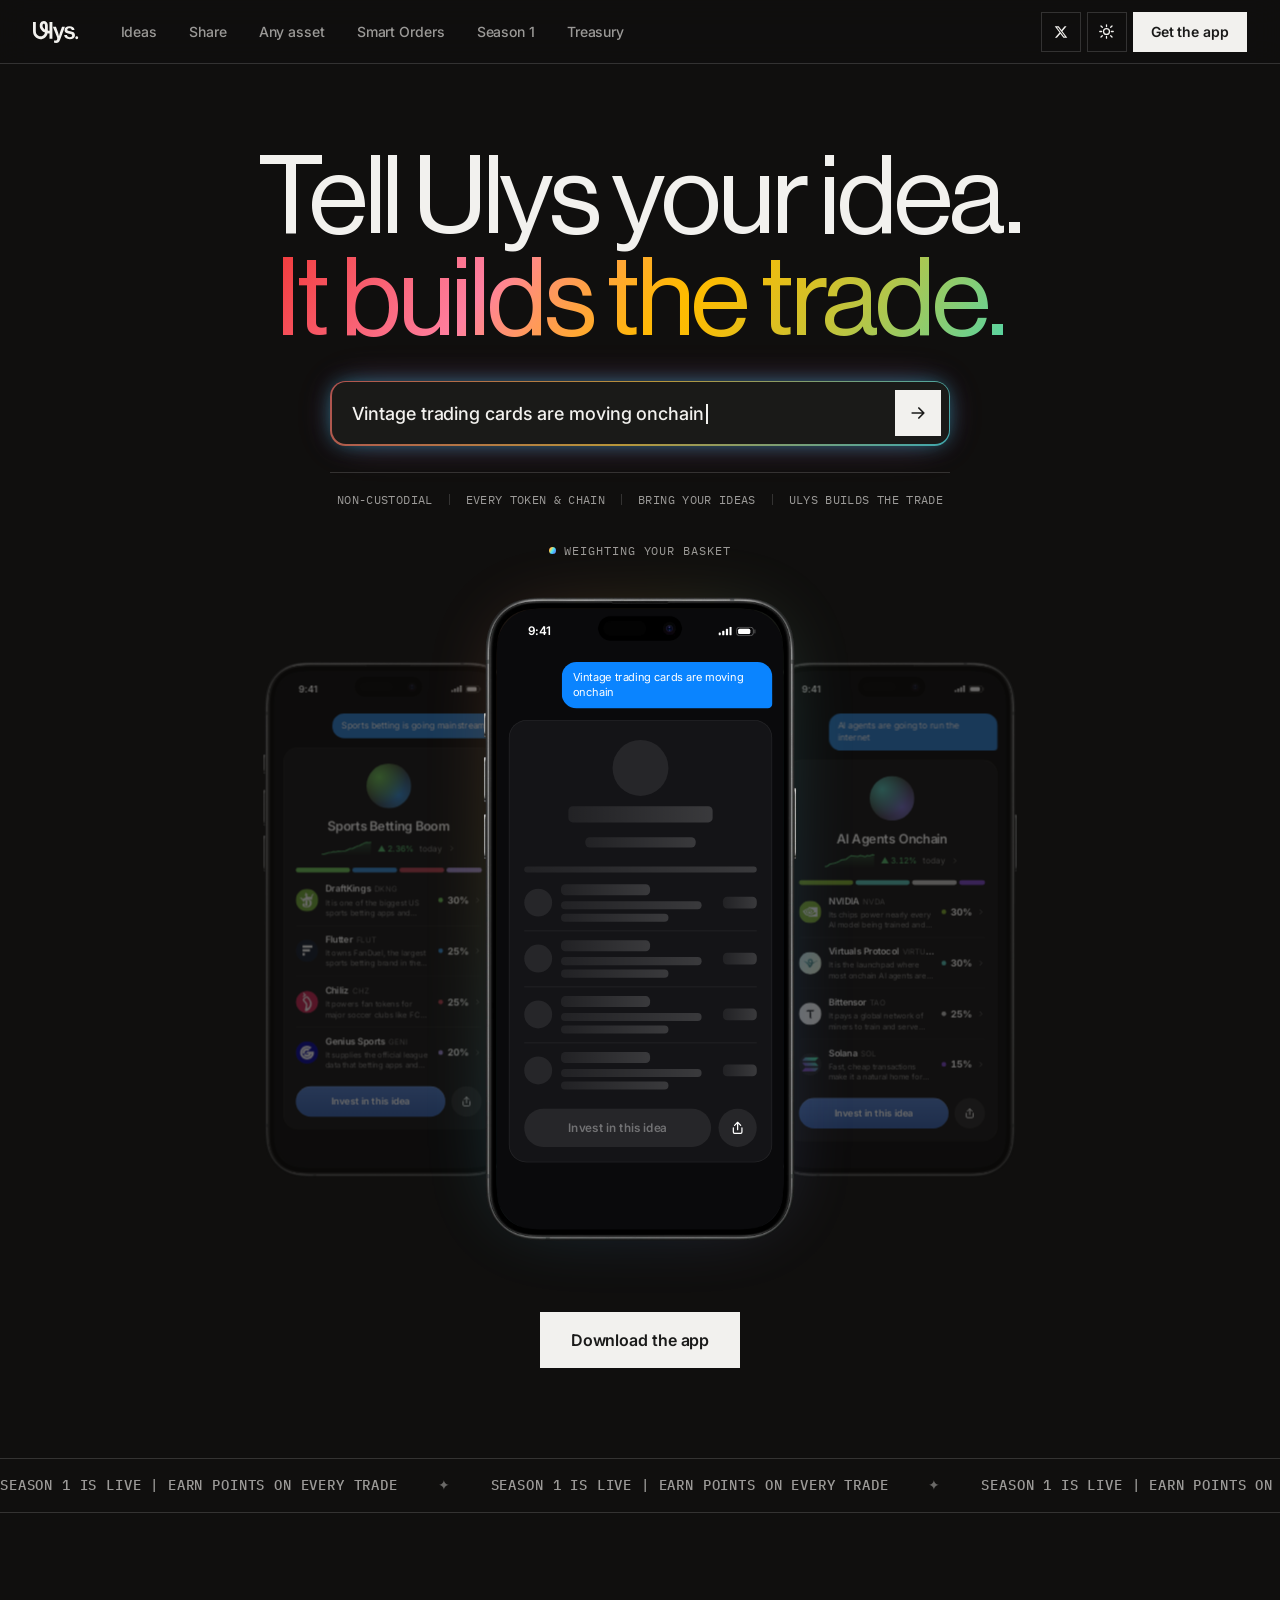
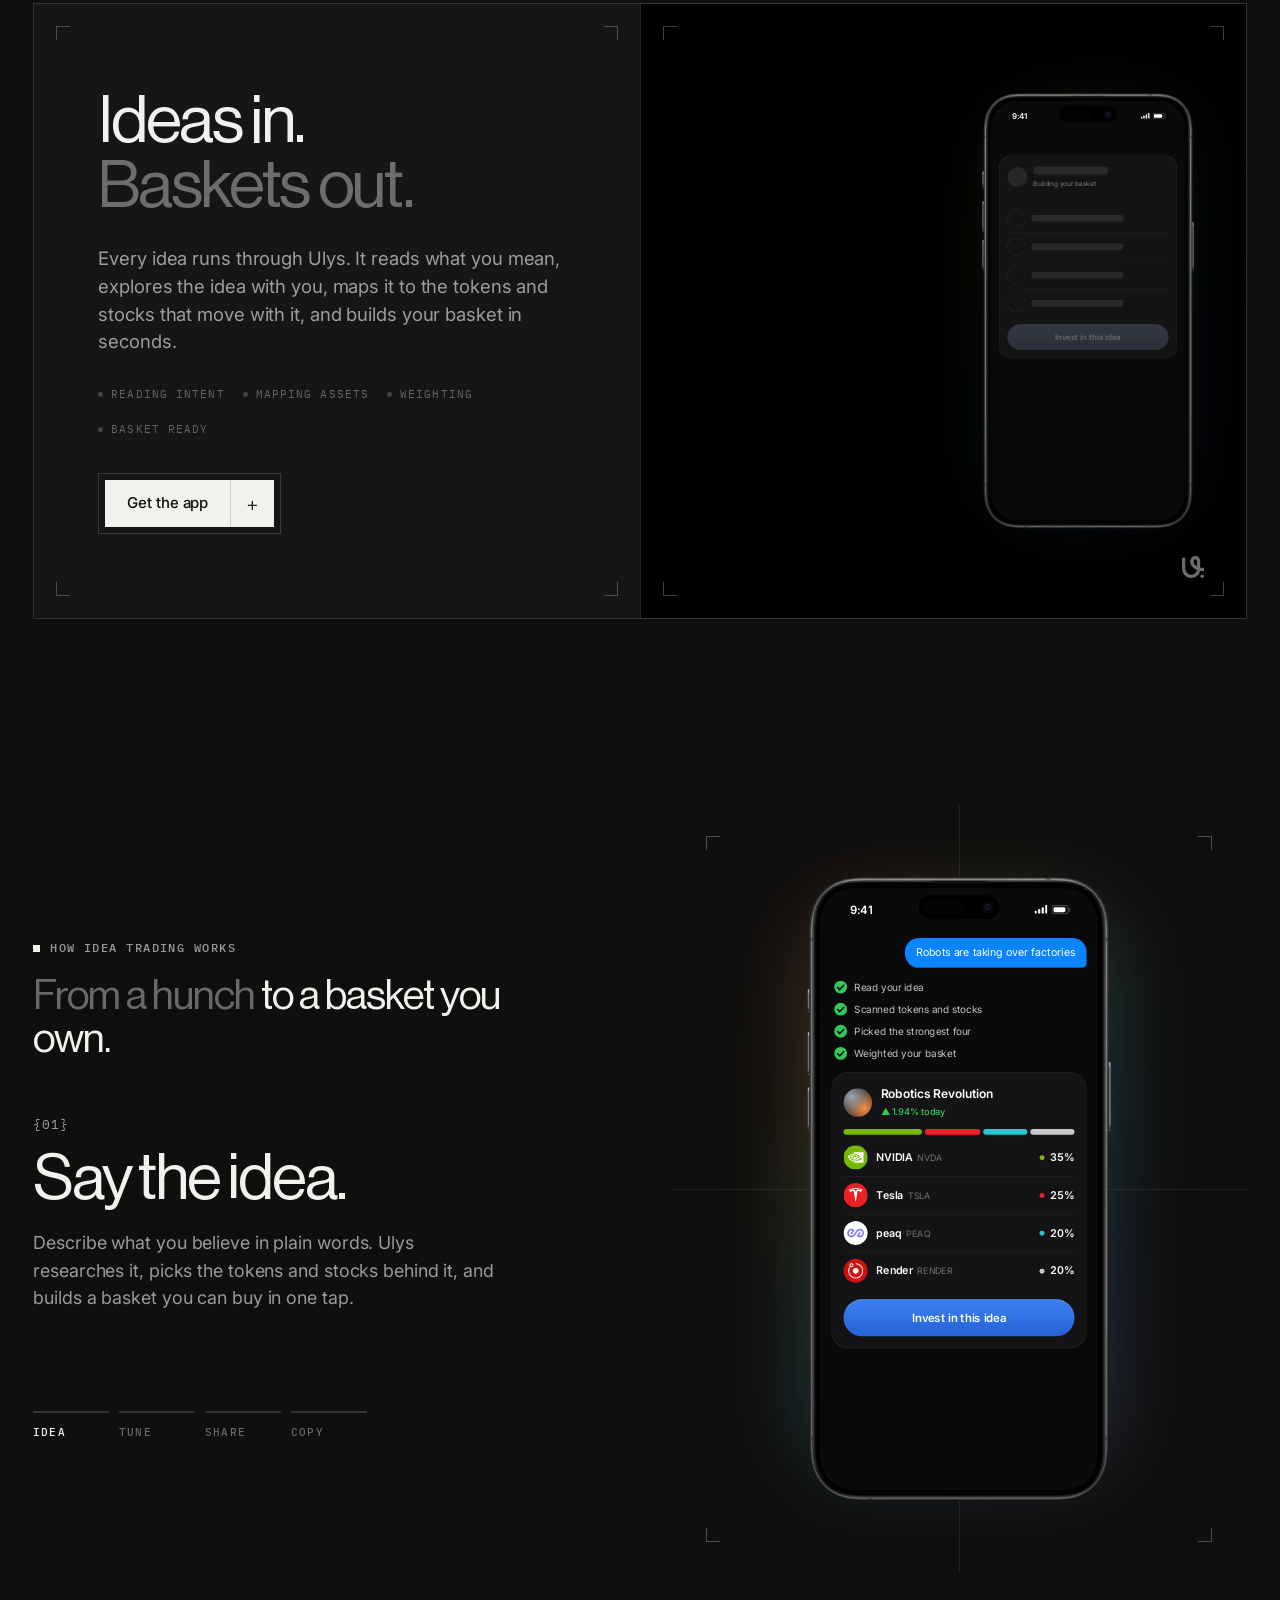
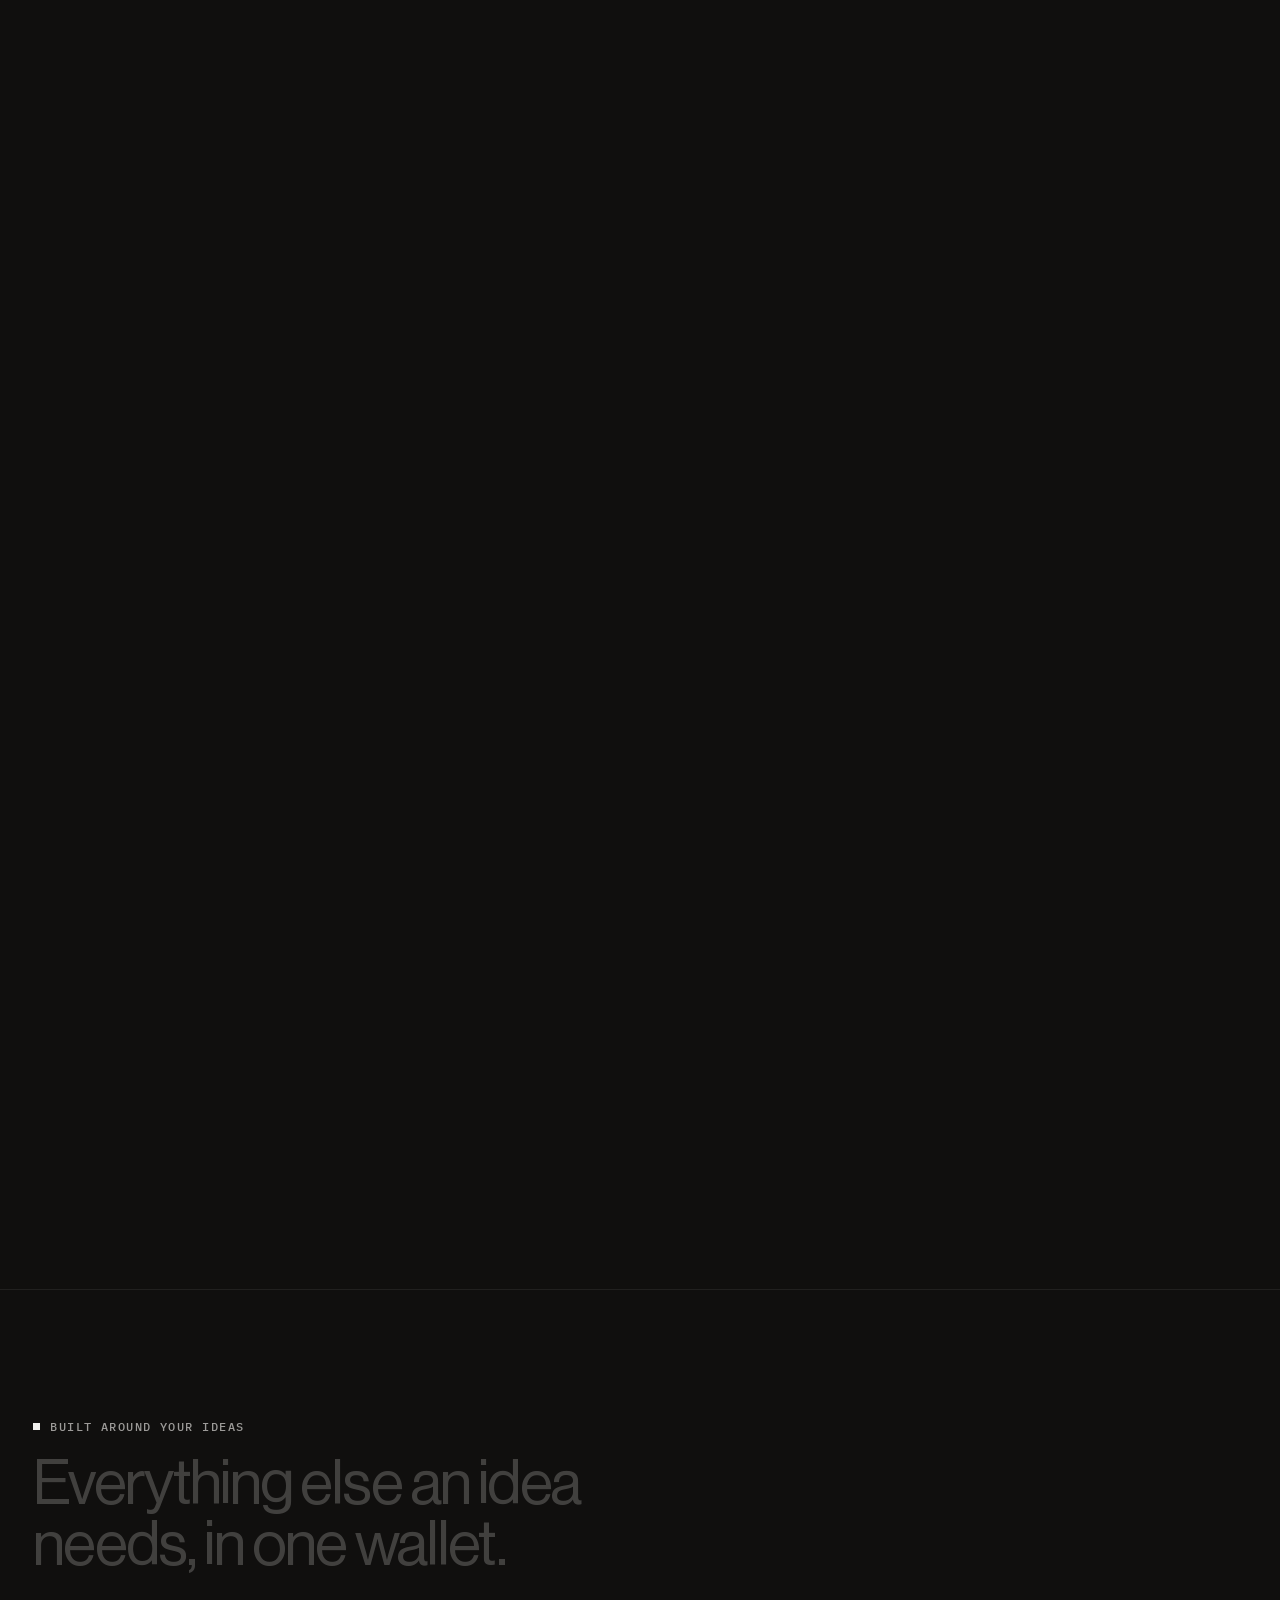
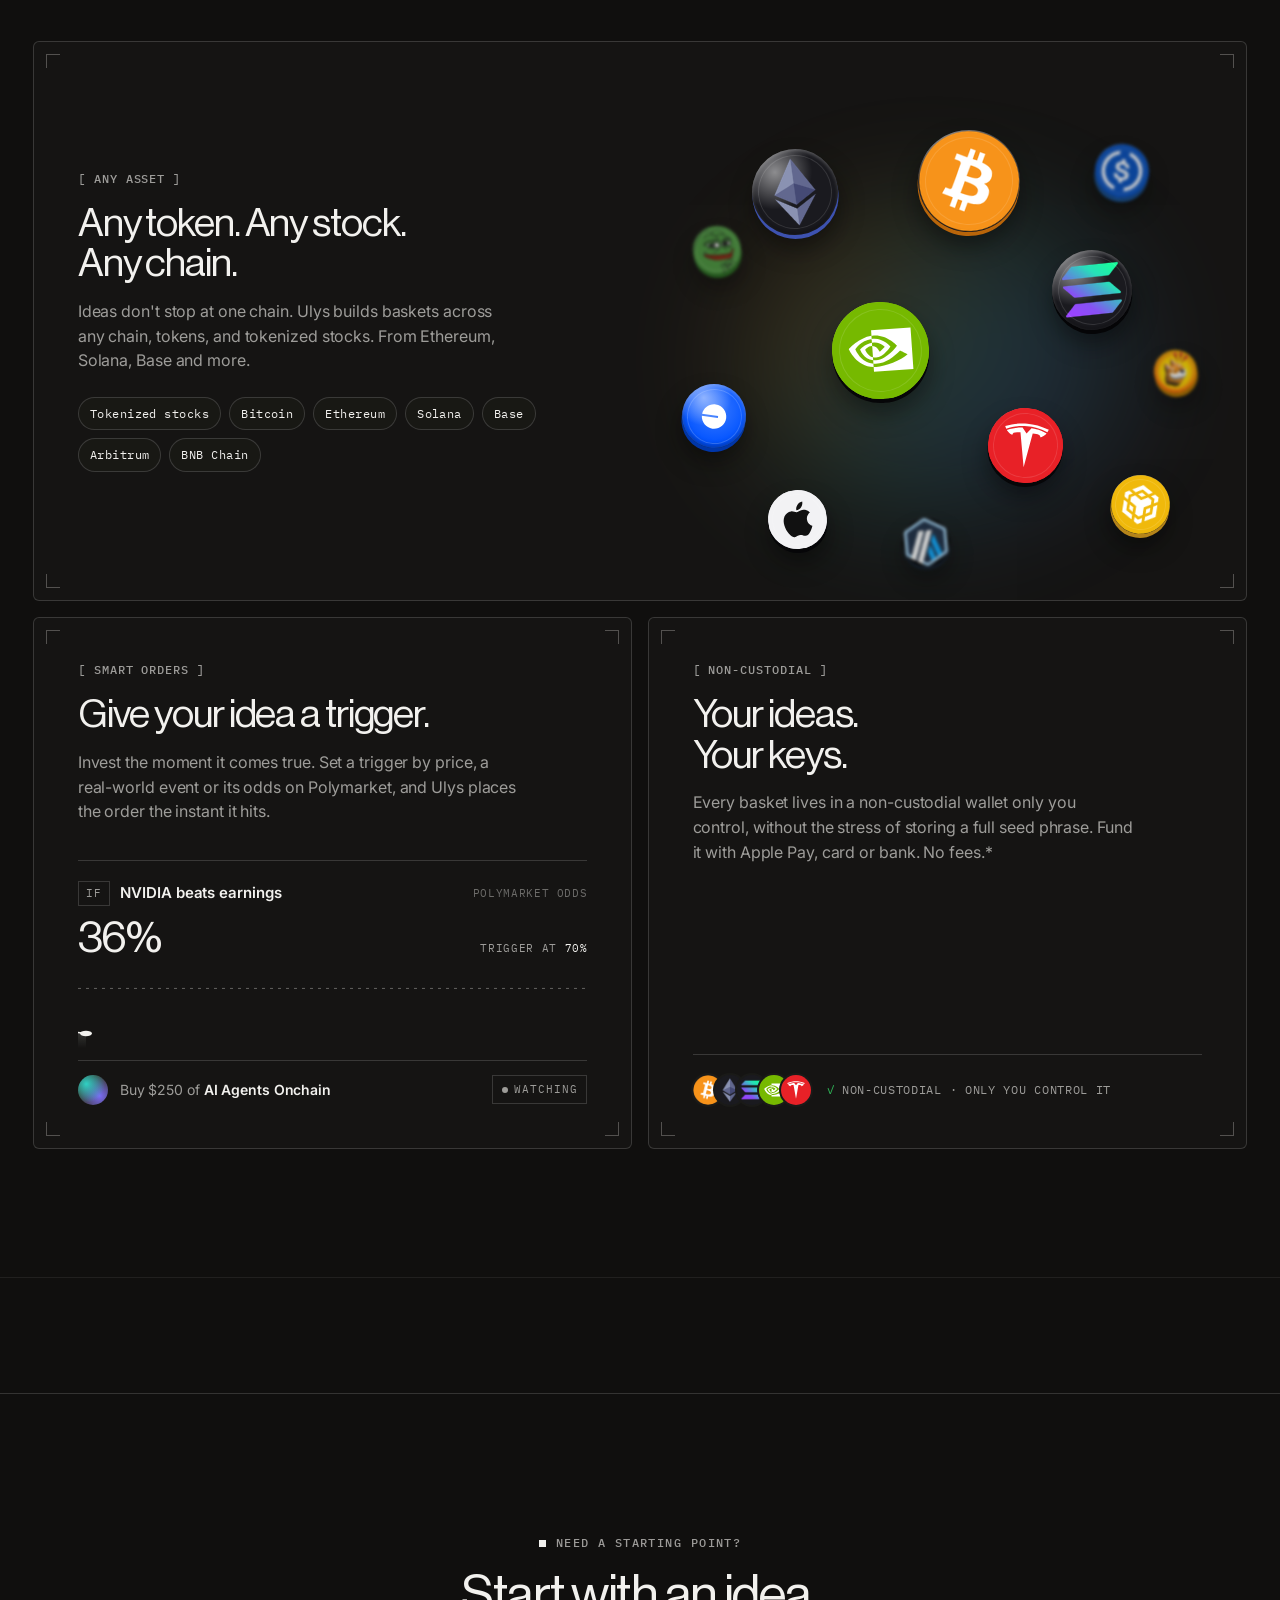
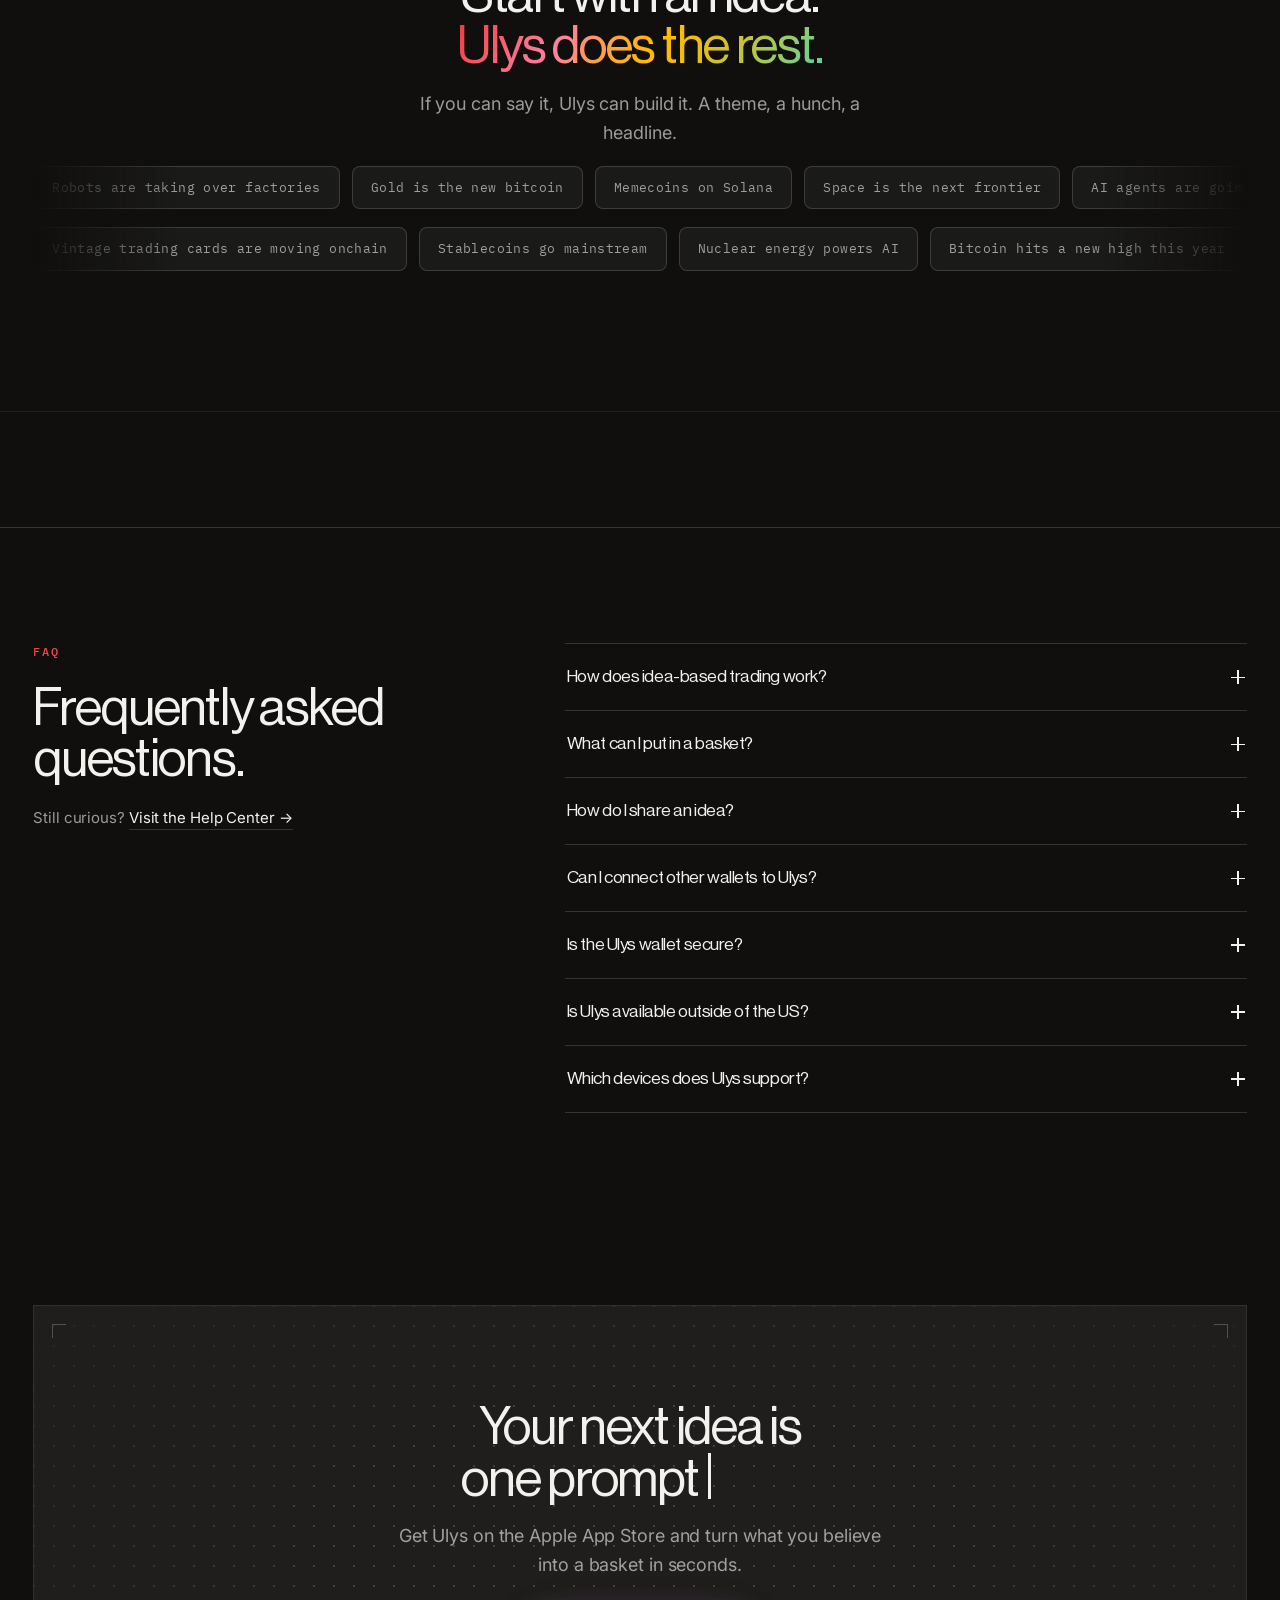
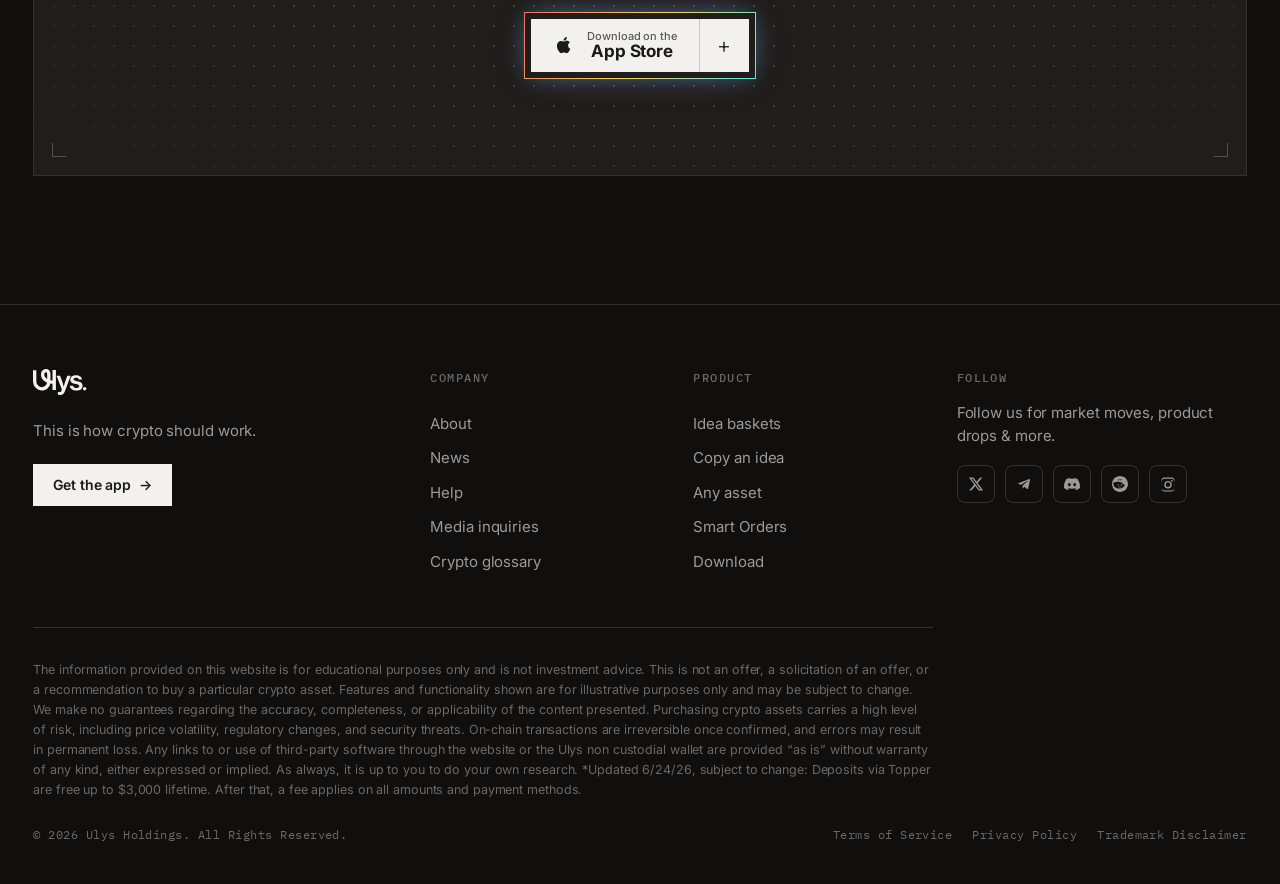
==== index.html @ c3d0cf09 "Smart Orders card: trigger panel built into the card, aligned with the copy Co-Authored-By: Claude O" ====
<!DOCTYPE html>
<html lang="en">
<head>
  <meta charset="UTF-8" />
  <meta name="viewport" content="width=device-width, initial-scale=1.0" />
  <title>Ulys — The first wallet that thinks.</title>
  <meta name="description" content="Ulys is a smart, non-custodial crypto wallet you control by talking to it. Fund, trade and hold 130+ tokens — no gas fees, no complexity." />
  <link rel="preconnect" href="https://fonts.googleapis.com" />
  <link rel="preconnect" href="https://fonts.gstatic.com" crossorigin />
  <link href="https://fonts.googleapis.com/css2?family=Archivo:wght@400;500;600;700;800;900&family=IBM+Plex+Mono:wght@400;500;600&family=Inter:wght@300;400;500;600;700&display=swap" rel="stylesheet" />
  <link rel="stylesheet" href="styles.css?v=82" />
  <script>(function(){try{if(localStorage.getItem('ulys-theme')!=='light')document.documentElement.setAttribute('data-theme','dark');}catch(e){}})();</script>
</head>
<body class="home">
  <!-- Background layers -->
  <div class="bg-cosmos" aria-hidden="true">
    <div class="stars stars-1"></div>
    <div class="stars stars-2"></div>
    <div class="light-rays" id="lightRays"></div>
    <div class="vignette"></div>
  </div>

  <!-- Nav — floating pill, ported from UlysTreasury -->
  <div class="navbar-wrap">
    <nav class="navbar" id="siteNav">
      <a href="#top" class="navbar-logo" aria-label="Ulys home">
        <svg viewBox="0 0 383 186" class="navbar-wordmark" aria-hidden="true"><path d="M369.886 129.09c-6.741 0-12.206 5.465-12.206 12.207 0 6.74 5.465 12.205 12.206 12.205 6.742 0 12.207-5.465 12.207-12.205 0-6.742-5.465-12.207-12.207-12.207ZM101.324 39.816l-.02.255v31.035c-3.896-2.274-5.979-4.078-6.327-4.39-11.082-11.103-15.453-17.878-13.845-30.84l.032-.151.02-.343c.057-.494.516-3.942 2.295-7.034 1.834-3.19 4.148-4.49 7.988-4.49 3.616 0 5.132 1.103 6.048 2.063 3.198 3.353 3.945 10.772 3.809 13.895Zm38.125 42.31c-5.286-.45-10.05-1.201-14.288-2.12V40.801c.144-3.383.271-20.028-10.244-31.199-5.913-6.281-14.022-9.601-23.45-9.601C78.605 0 68.205 6.24 62.18 17.569c-3.701 6.961-4.57 13.648-4.752 15.59-2.958 24.487 8.662 38.41 20.823 50.571l.092.092c.655.639 6.733 6.408 18.693 11.919 1.274.587 2.564 1.15 3.872 1.688-1.265 9.255-5.577 16.945-12.861 22.917-8.577 7.034-18.78 9.539-25.467 9.539-9.342 0-17.182-3.432-25.421-11.129-12.275-11.467-13.303-24.823-13.303-36.443V8.046H0v74.267c0 16.998 2.48 36.693 20.873 53.876 12.643 11.812 26.286 17.553 41.708 17.553 14.003 0 29.178-5.588 40.594-14.948 10.918-8.952 18.061-20.98 20.766-34.668 4.995.922 10.171 1.564 15.508 1.936v44.416h24.59V7.552h-24.59v74.574ZM245.085 47.893l-16.328 47.643c-4.226 12.487-8.837 31.889-8.837 31.889h-.384s-4.227-19.21-8.645-31.889l-16.906-47.643h-25.934l35.348 89.138c2.113 5.57 1.152 15.176 1.152 17.097-2.112 8.26-6.724 11.335-14.984 11.335-2.496 0-9.222-.386-10.182-.962h-1.345v19.788c1.729.576 14.793 1.152 17.867 1.152 16.713 0 25.549-6.532 34.002-29.2l39.766-108.348h-24.59ZM316.301 87.66c-15.562-2.882-26.127-4.611-26.127-13.64 0-7.109 5.956-12.295 17.291-12.295 12.101 0 18.633 4.802 20.362 13.64h23.246c-2.499-17.867-16.138-30.162-43.416-30.162-24.014 0-40.535 11.143-40.535 30.546 0 23.245 18.251 27.662 37.46 31.506 16.137 3.072 26.512 4.993 26.512 15.176 0 8.26-6.34 14.023-19.788 14.023-13.063 0-22.476-5.187-24.397-17.482h-23.436c1.536 20.747 18.441 34.771 47.641 34.771 25.359 0 43.8-11.333 43.8-32.851 0-24.971-19.211-29.582-38.613-33.233Z"></path></svg>
      </a>

      <div class="navbar-links">
        <a href="#ideas">Ideas</a>
        <a href="#share">Share</a>
        <a href="#assets">Any asset</a>
        <a href="#smart-orders">Smart Orders</a>
        <a href="season-1.html">Season 1</a>
        <a href="https://ulys-treasury.vercel.app/" target="_blank" rel="noreferrer">Treasury</a>
      </div>

      <div class="navbar-actions">
        <a href="https://x.com/ulys_ai" target="_blank" rel="noreferrer" class="navbar-x" aria-label="Ulys on X">
          <svg viewBox="0 0 24 24" fill="currentColor" aria-hidden="true"><path d="M18.244 2.25h3.308l-7.227 8.26 8.502 11.24h-6.66l-5.214-6.817L4.99 21.75H1.68l7.73-8.835L1.254 2.25H8.08l4.713 6.231 5.45-6.231Zm-1.161 17.52h1.833L7.084 4.126H5.117L17.083 19.77Z"/></svg>
        </a>
        <span class="vsep"></span>
        <button class="theme-toggle" id="themeToggle" type="button" aria-label="Toggle light or dark mode" title="Toggle theme">
          <svg class="icon-sun" viewBox="0 0 24 24" fill="none" stroke="currentColor" stroke-width="1.8" stroke-linecap="round" aria-hidden="true"><circle cx="12" cy="12" r="4.2"/><path d="M12 2.5v2.6M12 18.9v2.6M4.2 4.2l1.9 1.9M17.9 17.9l1.9 1.9M2.5 12h2.6M18.9 12h2.6M4.2 19.8l1.9-1.9M17.9 6.1l1.9-1.9"/></svg>
          <svg class="icon-moon" viewBox="0 0 24 24" fill="currentColor" aria-hidden="true"><path d="M21 12.8A8.5 8.5 0 1 1 11.2 3a6.6 6.6 0 0 0 9.8 9.8Z"/></svg>
        </button>
        <span class="vsep"></span>
        <a href="https://apps.apple.com/us/app/ulys-smart-crypto-wallet/id6477800961" class="navbar-cta">Get the app</a>
      </div>
    </nav>
  </div>

  <!-- Hero -->
  <main id="top">
    <section class="hero">
      <div class="hero-inner">
        <svg viewBox="0 0 383 186" class="hero-wordmark reveal" role="img" aria-label="Ulys"><path d="M369.886 129.09c-6.741 0-12.206 5.465-12.206 12.207 0 6.74 5.465 12.205 12.206 12.205 6.742 0 12.207-5.465 12.207-12.205 0-6.742-5.465-12.207-12.207-12.207ZM101.324 39.816l-.02.255v31.035c-3.896-2.274-5.979-4.078-6.327-4.39-11.082-11.103-15.453-17.878-13.845-30.84l.032-.151.02-.343c.057-.494.516-3.942 2.295-7.034 1.834-3.19 4.148-4.49 7.988-4.49 3.616 0 5.132 1.103 6.048 2.063 3.198 3.353 3.945 10.772 3.809 13.895Zm38.125 42.31c-5.286-.45-10.05-1.201-14.288-2.12V40.801c.144-3.383.271-20.028-10.244-31.199-5.913-6.281-14.022-9.601-23.45-9.601C78.605 0 68.205 6.24 62.18 17.569c-3.701 6.961-4.57 13.648-4.752 15.59-2.958 24.487 8.662 38.41 20.823 50.571l.092.092c.655.639 6.733 6.408 18.693 11.919 1.274.587 2.564 1.15 3.872 1.688-1.265 9.255-5.577 16.945-12.861 22.917-8.577 7.034-18.78 9.539-25.467 9.539-9.342 0-17.182-3.432-25.421-11.129-12.275-11.467-13.303-24.823-13.303-36.443V8.046H0v74.267c0 16.998 2.48 36.693 20.873 53.876 12.643 11.812 26.286 17.553 41.708 17.553 14.003 0 29.178-5.588 40.594-14.948 10.918-8.952 18.061-20.98 20.766-34.668 4.995.922 10.171 1.564 15.508 1.936v44.416h24.59V7.552h-24.59v74.574ZM245.085 47.893l-16.328 47.643c-4.226 12.487-8.837 31.889-8.837 31.889h-.384s-4.227-19.21-8.645-31.889l-16.906-47.643h-25.934l35.348 89.138c2.113 5.57 1.152 15.176 1.152 17.097-2.112 8.26-6.724 11.335-14.984 11.335-2.496 0-9.222-.386-10.182-.962h-1.345v19.788c1.729.576 14.793 1.152 17.867 1.152 16.713 0 25.549-6.532 34.002-29.2l39.766-108.348h-24.59ZM316.301 87.66c-15.562-2.882-26.127-4.611-26.127-13.64 0-7.109 5.956-12.295 17.291-12.295 12.101 0 18.633 4.802 20.362 13.64h23.246c-2.499-17.867-16.138-30.162-43.416-30.162-24.014 0-40.535 11.143-40.535 30.546 0 23.245 18.251 27.662 37.46 31.506 16.137 3.072 26.512 4.993 26.512 15.176 0 8.26-6.34 14.023-19.788 14.023-13.063 0-22.476-5.187-24.397-17.482h-23.436c1.536 20.747 18.441 34.771 47.641 34.771 25.359 0 43.8-11.333 43.8-32.851 0-24.971-19.211-29.582-38.613-33.233Z"></path></svg>

        <h1 class="hero-tagline reveal">Tell Ulys your idea.<br /><span class="grad">It builds the trade.</span></h1>

        <!-- The centerpiece: type an idea, Ulys builds a basket for it -->
        <div class="hero-demo reveal">
          <div class="command" id="command">
            <div class="command-input">
              <div class="command-glow" aria-hidden="true"></div>
              <div class="command-bar">
                <div class="command-text">
                  <span id="typed"></span><span class="caret" aria-hidden="true"></span>
                </div>
                <button class="command-send" id="commandSend" aria-label="Send to Ulys">
                  <svg viewBox="0 0 24 24" fill="none"><path d="M5 12h14M13 6l6 6-6 6" stroke="currentColor" stroke-width="2" stroke-linecap="round" stroke-linejoin="round"/></svg>
                </button>
              </div>
            </div>

            <div class="command-hint hero-trust">
              <span>Non-custodial</span><i></i><span>Every token &amp; chain</span><i></i><span>Bring your ideas</span><i></i><span>Ulys builds the trade</span>
            </div>
          </div>

          <!-- the basket Ulys builds from the idea (filled by app.js) -->
          <div class="basket-stage">
            <p class="basket-status" id="basketStatus" aria-live="polite"></p>
            <!-- 3-phone carousel: app.js clones this phone once per idea -->
            <div class="bk-carousel" id="bkCarousel">
            <div class="bk-phone">
              <div class="bk-screen">
                <div class="bk-screen-inner">
                  <div class="bk-statusbar" aria-hidden="true">
                    <span>9:41</span>
                    <span class="bk-sys"><svg viewBox="0 0 18 12" fill="currentColor"><rect x="0" y="8" width="3" height="4" rx="1"/><rect x="5" y="5.5" width="3" height="6.5" rx="1"/><rect x="10" y="3" width="3" height="9" rx="1"/><rect x="15" y="0" width="3" height="12" rx="1"/></svg><svg viewBox="0 0 26 12" fill="none"><rect x=".5" y=".5" width="22" height="11" rx="3.5" stroke="currentColor" opacity=".4"/><rect x="2.5" y="2.5" width="16" height="7" rx="2" fill="currentColor"/><path d="M24.5 4v4" stroke="currentColor" stroke-linecap="round" opacity=".4"/></svg></span>
                  </div>
                  <p class="bk-bubble" hidden></p>
                  <div class="basket-card is-skeleton"></div>
                </div>
              </div>
              <img class="bk-frame" src="assets/iphone-frame.webp" alt="" aria-hidden="true" width="1008" height="2000" />
            </div>
            </div>
          </div>
        </div>

        <div class="hero-cta reveal">
          <a href="#download" class="btn-solid lg">Download the app</a>
        </div>
      </div>
    </section>

    <!-- Token ticker (two identical groups → seamless infinite loop) -->
    <section class="ticker" aria-hidden="true">
      <div class="ticker-track">
        <div class="ticker-group">
          <span>Season 1 is live | Earn points on every trade</span><span class="tick-sep">✦</span>
          <span>Season 1 is live | Earn points on every trade</span><span class="tick-sep">✦</span>
          <span>Season 1 is live | Earn points on every trade</span><span class="tick-sep">✦</span>
          <span>Season 1 is live | Earn points on every trade</span><span class="tick-sep">✦</span>
          <span>Season 1 is live | Earn points on every trade</span><span class="tick-sep">✦</span>
          <span>Season 1 is live | Earn points on every trade</span><span class="tick-sep">✦</span>
        </div>
        <div class="ticker-group">
          <span>Season 1 is live | Earn points on every trade</span><span class="tick-sep">✦</span>
          <span>Season 1 is live | Earn points on every trade</span><span class="tick-sep">✦</span>
          <span>Season 1 is live | Earn points on every trade</span><span class="tick-sep">✦</span>
          <span>Season 1 is live | Earn points on every trade</span><span class="tick-sep">✦</span>
          <span>Season 1 is live | Earn points on every trade</span><span class="tick-sep">✦</span>
          <span>Season 1 is live | Earn points on every trade</span><span class="tick-sep">✦</span>
        </div>
      </div>
    </section>

    <!-- ===== Below the hero: jtx-style blueprint layout ===== -->
    <div class="below">

    <!-- Neural engine: split panel like jtx.com — text left, animation "video" right -->
    <section class="neural" id="engine" aria-label="Ulys turns an idea into a basket">
      <div class="neural-text">
        <span class="brk" aria-hidden="true"><i></i><i></i><i></i><i></i></span>
        <div class="neural-copy">
          <h2>Ideas in.<br /><span class="dim">Baskets out.</span></h2>
          <p class="neural-lede">Every idea runs through Ulys. It reads what you mean, explores the idea with you, maps it to the tokens and stocks that move with it, and builds your basket in seconds.</p>
          <ol class="neural-steps" aria-hidden="true">
            <li>Reading intent</li><li>Mapping assets</li><li>Weighting</li><li>Basket ready</li>
          </ol>
          <a class="jbtn" href="https://apps.apple.com/us/app/ulys-smart-crypto-wallet/id6477800961"><span>Get the app</span><i aria-hidden="true">+</i></a>
        </div>
      </div>
      <div class="neural-stage">
        <canvas class="neural-canvas" aria-hidden="true"></canvas>
        <span class="brk" aria-hidden="true"><i></i><i></i><i></i><i></i></span>
        <div class="neural-brain" aria-hidden="true"></div>
        <img class="n-mark" src="assets/ulys-icon-white.png" alt="" aria-hidden="true" width="40" height="40" />
<div class="neural-phone" aria-hidden="true">
          <div class="bk-phone">
            <div class="bk-screen"><div class="bk-screen-inner n-screen">
              <div class="bk-statusbar"><span>9:41</span><span class="bk-sys"><svg viewBox="0 0 18 12" fill="currentColor"><rect x="0" y="8" width="3" height="4" rx="1"/><rect x="5" y="5.5" width="3" height="6.5" rx="1"/><rect x="10" y="3" width="3" height="9" rx="1"/><rect x="15" y="0" width="3" height="12" rx="1"/></svg><svg viewBox="0 0 26 12" fill="none"><rect x=".5" y=".5" width="22" height="11" rx="3.5" stroke="currentColor" opacity=".4"/><rect x="2.5" y="2.5" width="16" height="7" rx="2" fill="currentColor"/><path d="M24.5 4v4" stroke="currentColor" stroke-linecap="round" opacity=".4"/></svg></span></div>
              <p class="bk-bubble n-bubble"></p>
              <div class="n-card">
                <div class="n-head"><span class="s-orb n-orb"></span><div><b class="n-title"><i class="sk"></i></b><small class="n-sub">Building your basket</small></div></div>
                <div class="bk-bar n-bar"><span></span><span></span><span></span><span></span></div>
                <ul class="n-rows">
                    <li class="n-row"><span class="n-ic"></span><span class="n-name"><i class="sk"></i></span><span class="n-pct"></span></li>
                    <li class="n-row"><span class="n-ic"></span><span class="n-name"><i class="sk"></i></span><span class="n-pct"></span></li>
                    <li class="n-row"><span class="n-ic"></span><span class="n-name"><i class="sk"></i></span><span class="n-pct"></span></li>
                    <li class="n-row"><span class="n-ic"></span><span class="n-name"><i class="sk"></i></span><span class="n-pct"></span></li>
                </ul>
                <span class="bk-invest n-btn">Invest in this idea</span>
              </div>
            </div></div>
            <img class="bk-frame" src="assets/iphone-frame.webp" alt="" aria-hidden="true" width="1008" height="2000" loading="lazy" />
          </div>
        </div>
      </div>
    </section>

    <!-- Pinned, scroll-driven story: one phone, four steps -->
    <section class="story" id="ideas" style="--steps:4">
      <span class="story-anchor" id="share" style="--k:2" aria-hidden="true"></span>
      <div class="story-stage">
        <div class="story-copy">
          <p class="mlabel"><span class="sq"></span>How idea trading works</p>
          <h2 class="story-h"><span class="dim">From a hunch</span> to a basket you own.</h2>
          <div class="story-steps">
          <article class="story-step is-active" data-i="0">
            <p class="story-num">{01}</p>
            <h3>Say the idea.</h3>
            <p>Describe what you believe in plain words. Ulys researches it, picks the tokens and stocks behind it, and builds a basket you can buy in one tap.</p>
          </article>
          <article class="story-step" data-i="1">
            <p class="story-num">{02}</p>
            <h3>Tune every weight.</h3>
            <p>Want more of one pick? Slide it up. Ulys rebalances the rest so your basket always adds up to 100%. Go ahead, drag a slider.</p>
          </article>
          <article class="story-step" data-i="2">
            <p class="story-num">{03}</p>
            <h3>Share it with a link.</h3>
            <p>Every basket gets its own link. Drop it in a group chat, post it on X, or send it to one friend.</p>
          </article>
          <article class="story-step" data-i="3">
            <p class="story-num">{04}</p>
            <h3>Anyone can copy it.</h3>
            <p>Friends open your link, see every pick and weight, and copy the idea into their own wallet in one tap.</p>
          </article>
          </div>
          <div class="story-progress" aria-label="Steps"><button type="button" data-i="0" class="is-active">Idea</button><button type="button" data-i="1">Tune</button><button type="button" data-i="2">Share</button><button type="button" data-i="3">Copy</button></div>
        </div>
        <div class="story-visual">
          <span class="bp-cross" aria-hidden="true"></span>
          <span class="brk" aria-hidden="true"><i></i><i></i><i></i><i></i></span>
          <div class="story-link" aria-hidden="true">
            <span class="s-link-icon"><svg viewBox="0 0 24 24" fill="none" stroke="currentColor" stroke-width="2" stroke-linecap="round"><path d="M10 14a4 4 0 0 0 5.66 0l3-3a4 4 0 0 0-5.66-5.66l-1 1"/><path d="M14 10a4 4 0 0 0-5.66 0l-3 3a4 4 0 0 0 5.66 5.66l1-1"/></svg></span>
            <span><b>Vintage Cards Onchain</b><small>ulys.ai/idea/vintage-cards</small></span>
          </div>
          <div class="bk-phone story-phone">
            <div class="bk-screen">
                <div class="bk-screen-inner story-screen s-chat is-active" data-i="0" aria-hidden="true">
                  <div class="bk-statusbar"><span>9:41</span><span class="bk-sys"><svg viewBox="0 0 18 12" fill="currentColor"><rect x="0" y="8" width="3" height="4" rx="1"/><rect x="5" y="5.5" width="3" height="6.5" rx="1"/><rect x="10" y="3" width="3" height="9" rx="1"/><rect x="15" y="0" width="3" height="12" rx="1"/></svg><svg viewBox="0 0 26 12" fill="none"><rect x=".5" y=".5" width="22" height="11" rx="3.5" stroke="currentColor" opacity=".4"/><rect x="2.5" y="2.5" width="16" height="7" rx="2" fill="currentColor"/><path d="M24.5 4v4" stroke="currentColor" stroke-linecap="round" opacity=".4"/></svg></span></div>
                  <p class="bk-bubble">Robots are taking over factories</p>
              <ul class="s-steps">
                <li><i></i>Read your idea</li>
                <li><i></i>Scanned tokens and stocks</li>
                <li><i></i>Picked the strongest four</li>
                <li><i></i>Weighted your basket</li>
              </ul>
              <div class="s-mini">
                <div class="s-mini-head"><span class="s-orb" style="--c1:#9aa4b2;--c2:#ff8a3d"></span><div><b>Robotics Revolution</b><small class="up">▲ 1.94% today</small></div></div>
                <div class="bk-bar s-bar"><span style="width:calc(35% - 3px);background:#76b900"></span><span style="width:calc(25% - 3px);background:#e82127"></span><span style="width:calc(20% - 3px);background:#2ec5d3"></span><span style="width:calc(20% - 3px);background:#c9c9c9"></span></div>
                <ul class="s-rows">
                  <li><span class="bk-icon logo"><img src="assets/logos/nvda.svg" alt="" loading="lazy" /></span><b>NVIDIA<em>NVDA</em></b><span class="s-pct"><i style="background:#76b900"></i>35%</span></li>
                  <li><span class="bk-icon logo"><img src="assets/logos/tsla.svg" alt="" loading="lazy" /></span><b>Tesla<em>TSLA</em></b><span class="s-pct"><i style="background:#e82127"></i>25%</span></li>
                  <li><span class="bk-icon logo"><img src="assets/logos/peaq.png" alt="" loading="lazy" /></span><b>peaq<em>PEAQ</em></b><span class="s-pct"><i style="background:#2ec5d3"></i>20%</span></li>
                  <li><span class="bk-icon logo"><img src="assets/logos/render.png" alt="" loading="lazy" /></span><b>Render<em>RENDER</em></b><span class="s-pct"><i style="background:#c9c9c9"></i>20%</span></li>
                </ul>
                <span class="bk-invest s-btn">Invest in this idea</span>
              </div>
                </div>
                <div class="bk-screen-inner story-screen s-tune" data-i="1">
                  <div class="bk-statusbar"><span>9:41</span><span class="bk-sys"><svg viewBox="0 0 18 12" fill="currentColor"><rect x="0" y="8" width="3" height="4" rx="1"/><rect x="5" y="5.5" width="3" height="6.5" rx="1"/><rect x="10" y="3" width="3" height="9" rx="1"/><rect x="15" y="0" width="3" height="12" rx="1"/></svg><svg viewBox="0 0 26 12" fill="none"><rect x=".5" y=".5" width="22" height="11" rx="3.5" stroke="currentColor" opacity=".4"/><rect x="2.5" y="2.5" width="16" height="7" rx="2" fill="currentColor"/><path d="M24.5 4v4" stroke="currentColor" stroke-linecap="round" opacity=".4"/></svg></span></div>
                  <div class="s-top"><span class="s-back">‹</span><div><b>Edit weights</b><small>Vintage Cards Onchain</small></div><span class="s-done">Done</span></div>
                  <div class="bk-bar s-bar s-tune-bar" aria-hidden="true"></div>
                  <div class="s-sliders"></div>
                  <div class="s-total"><span>Total</span><b>100%</b></div>
                  <span class="bk-invest s-btn" aria-hidden="true">Save basket</span>
                </div>
                <div class="bk-screen-inner story-screen s-share" data-i="2" aria-hidden="true">
                  <div class="bk-statusbar"><span>9:41</span><span class="bk-sys"><svg viewBox="0 0 18 12" fill="currentColor"><rect x="0" y="8" width="3" height="4" rx="1"/><rect x="5" y="5.5" width="3" height="6.5" rx="1"/><rect x="10" y="3" width="3" height="9" rx="1"/><rect x="15" y="0" width="3" height="12" rx="1"/></svg><svg viewBox="0 0 26 12" fill="none"><rect x=".5" y=".5" width="22" height="11" rx="3.5" stroke="currentColor" opacity=".4"/><rect x="2.5" y="2.5" width="16" height="7" rx="2" fill="currentColor"/><path d="M24.5 4v4" stroke="currentColor" stroke-linecap="round" opacity=".4"/></svg></span></div>
                  <div class="s-under">
                    <div class="s-mini dimmed"><div class="s-mini-head"><span class="s-orb" style="--c1:#e8833a;--c2:#7aa7e6"></span><div><b>Vintage Cards Onchain</b><small class="down">▼ 4.44% today</small></div></div>
                    <div class="bk-bar s-bar"><span style="width:calc(35% - 3px);background:#ef8a3c"></span><span style="width:calc(30% - 3px);background:#7fb2f0"></span><span style="width:calc(20% - 3px);background:#b8893a"></span><span style="width:calc(15% - 3px);background:#8b3dff"></span></div></div>
                  </div>
                  <div class="s-sheet">
                    <span class="s-grab"></span>
                    <div class="s-sheet-head"><span class="s-orb" style="--c1:#e8833a;--c2:#7aa7e6"></span><div><b>Vintage Cards Onchain</b><small>ulys.ai/idea/vintage-cards</small></div><span class="s-x">✕</span></div>
                    <div class="s-people"><span><i style="background:linear-gradient(135deg,#f472b6,#a855f7)">M</i>Maya</span><span><i style="background:linear-gradient(135deg,#60a5fa,#2563eb)">J</i>Jordan</span><span><i style="background:linear-gradient(135deg,#34d399,#059669)">S</i>Sam</span><span><i style="background:linear-gradient(135deg,#fbbf24,#f97316)">A</i>Alex</span></div>
                    <div class="s-apps"><span><i style="background:#34c759"><svg viewBox="0 0 24 24" fill="#fff"><path d="M12 3C6.5 3 2 6.8 2 11.5c0 2.6 1.4 4.9 3.6 6.5L5 21l3.6-1.9c1 .3 2.2.4 3.4.4 5.5 0 10-3.8 10-8.5S17.5 3 12 3Z"/></svg></i>Messages</span><span><i style="background:#000;box-shadow:inset 0 0 0 1px rgba(255,255,255,.2)"><svg viewBox="0 0 24 24" fill="#fff"><path d="M18.244 2.25h3.308l-7.227 8.26 8.502 11.24h-6.66l-5.214-6.817L4.99 21.75H1.68l7.73-8.835L1.254 2.25H8.08l4.713 6.231 5.45-6.231Z"/></svg></i>X</span><span><i style="background:#2aabee"><svg viewBox="0 0 24 24" fill="#fff"><path d="M9.78 18.65l.28-4.23 7.68-6.92c.34-.31-.07-.46-.52-.19L7.74 13.3 3.64 12c-.88-.25-.89-.86.2-1.3l15.97-6.16c.73-.33 1.43.18 1.15 1.3l-2.72 12.81c-.19.91-.74 1.13-1.5.71l-4.15-3.06-1.99 1.93c-.23.23-.42.42-.83.42Z"/></svg></i>Telegram</span><span><i style="background:#3a3a3e"><svg viewBox="0 0 24 24" fill="none" stroke="#fff" stroke-width="2" stroke-linecap="round"><path d="M10 14a4 4 0 0 0 5.66 0l3-3a4 4 0 0 0-5.66-5.66l-1 1"/><path d="M14 10a4 4 0 0 0-5.66 0l-3 3a4 4 0 0 0 5.66 5.66l1-1"/></svg></i>Copy link</span></div>
                    <div class="s-copied"><svg viewBox="0 0 24 24" fill="none" stroke="currentColor" stroke-width="2.4" stroke-linecap="round" stroke-linejoin="round"><path d="m5 12 5 5 9-10"/></svg>Link copied</div>
                  </div>
                </div>
                <div class="bk-screen-inner story-screen s-copy" data-i="3" aria-hidden="true">
                  <div class="bk-statusbar"><span>9:41</span><span class="bk-sys"><svg viewBox="0 0 18 12" fill="currentColor"><rect x="0" y="8" width="3" height="4" rx="1"/><rect x="5" y="5.5" width="3" height="6.5" rx="1"/><rect x="10" y="3" width="3" height="9" rx="1"/><rect x="15" y="0" width="3" height="12" rx="1"/></svg><svg viewBox="0 0 26 12" fill="none"><rect x=".5" y=".5" width="22" height="11" rx="3.5" stroke="currentColor" opacity=".4"/><rect x="2.5" y="2.5" width="16" height="7" rx="2" fill="currentColor"/><path d="M24.5 4v4" stroke="currentColor" stroke-linecap="round" opacity=".4"/></svg></span></div>
                  <p class="s-kicker">Shared with you</p>
              <div class="s-who"><span class="s-avatar">M</span><div><b>Maya's idea</b><small>Sent you a basket link</small></div></div>
              <div class="s-mini">
                <div class="s-mini-head"><span class="s-orb" style="--c1:#e8833a;--c2:#7aa7e6"></span><div><b>Vintage Cards Onchain</b><small class="down">▼ 4.44% today</small></div></div>
                <div class="bk-bar s-bar"><span style="width:calc(35% - 3px);background:#ef8a3c"></span><span style="width:calc(30% - 3px);background:#7fb2f0"></span><span style="width:calc(20% - 3px);background:#b8893a"></span><span style="width:calc(15% - 3px);background:#8b3dff"></span></div>
                <ul class="s-rows">
                  <li><span class="bk-icon logo"><img src="assets/logos/cards.png" alt="" loading="lazy" /></span><b>Collector Crypt<em>CARDS</em></b><span class="s-pct"><i style="background:#ef8a3c"></i>35%</span></li>
                  <li><span class="bk-icon logo"><img src="assets/logos/ebay.svg" alt="" loading="lazy" /></span><b>eBay<em>EBAY</em></b><span class="s-pct"><i style="background:#7fb2f0"></i>30%</span></li>
                  <li><span class="bk-icon logo"><img src="assets/logos/gme.svg" alt="" loading="lazy" /></span><b>GameStop<em>GME</em></b><span class="s-pct"><i style="background:#b8893a"></i>20%</span></li>
                  <li><span class="bk-icon logo"><img src="assets/logos/sol.png" alt="" loading="lazy" /></span><b>Solana<em>SOL</em></b><span class="s-pct"><i style="background:#8b3dff"></i>15%</span></li>
                </ul>
                <span class="bk-invest s-btn s-copybtn"><em>Copy this idea</em><em>Copied to your wallet ✓</em></span>
                <p class="s-note">Same picks, same weights. Tune them before you buy.</p>
              </div>
                </div>
            </div>
            <img class="bk-frame" src="assets/iphone-frame.webp" alt="" aria-hidden="true" width="1008" height="2000" loading="lazy" />
          </div>
        </div>
      </div>
    </section>

    <div class="rule" aria-hidden="true"></div>

    <!-- Bento: everything else an idea needs -->
    <section class="section bento-wrap" id="assets">
      <div class="bento-head reveal">
        <p class="mlabel"><span class="sq"></span>Built around your ideas</p>
        <h2 class="lit">Everything else an idea needs, in one wallet.</h2>
      </div>
      <div class="bento">
        <article class="bcard wide reveal">
          <span class="brk" aria-hidden="true"><i></i><i></i><i></i><i></i></span>
          <div class="bcard-copy">
            <p class="tag">[ Any asset ]</p>
            <h3>Any token. Any stock.<br />Any chain.</h3>
            <p>Ideas don't stop at one chain. Ulys builds baskets across any chain, tokens, and tokenized stocks. From Ethereum, Solana, Base and more.</p>
            <div class="s-chains"><span>Tokenized stocks</span><span>Bitcoin</span><span>Ethereum</span><span>Solana</span><span>Base</span><span>Arbitrum</span><span>BNB Chain</span></div>
          </div>
          <div class="bcard-visual coins" aria-hidden="true">
            <span class="coins-glow"></span>
              <span class="coin-w" style="--x:5%;--y:22%;--d:9cqw;--z:.45"><span class="coin c-pepe far has-face" style="--t:8s;--dl:-2s;--r:-10deg"><img class="face" src="assets/logos/pepe.png" alt="" loading="lazy" /></span></span>
              <span class="coin-w" style="--x:16%;--y:6%;--d:16cqw;--z:1"><span class="coin c-eth has-face" style="--t:7s;--dl:-1s;--r:-8deg"><img class="face" src="assets/logos/eth.png" alt="" loading="lazy" /></span></span>
              <span class="coin-w" style="--x:47%;--y:2%;--d:19cqw;--z:1.15"><span class="coin c-btc has-face" style="--t:8.5s;--dl:-4s;--r:6deg"><img class="face" src="assets/logos/btc.png" alt="" loading="lazy" /></span></span>
              <span class="coin-w" style="--x:80%;--y:5%;--d:10cqw;--z:.55"><span class="coin c-usdc far has-face" style="--t:9s;--dl:-3s;--r:10deg"><img class="face" src="assets/logos/usdc.png" alt="" loading="lazy" /></span></span>
              <span class="coin-w" style="--x:72%;--y:27%;--d:15cqw;--z:1"><span class="coin c-sol has-face" style="--t:7.5s;--dl:-5s;--r:-6deg"><img class="face" src="assets/logos/sol.png" alt="" loading="lazy" /></span></span>
              <span class="coin-w" style="--x:31%;--y:38%;--d:18cqw;--z:1.4"><span class="coin c-stock c-nvda has-face" style="--t:6.5s;--dl:-2.5s;--r:-4deg"><img class="face" src="assets/logos/nvda.svg" alt="" loading="lazy" /></span></span>
              <span class="coin-w" style="--x:3%;--y:55%;--d:12cqw;--z:.75"><span class="coin c-base" style="--t:8s;--dl:-6s;--r:8deg"><svg viewBox="0 0 32 32"><path fill="#fff" d="M16 26c5.52 0 10-4.48 10-10S21.52 6 16 6c-5.24 0-9.54 4.03-9.96 9.17h13.21v1.66H6.04C6.46 21.97 10.76 26 16 26z"/></svg></span></span>
              <span class="coin-w" style="--x:91%;--y:48%;--d:8cqw;--z:.4"><span class="coin c-bonk far has-face" style="--t:9.5s;--dl:-1.5s;--r:-12deg"><img class="face" src="assets/logos/bonk.png" alt="" loading="lazy" /></span></span>
              <span class="coin-w" style="--x:60%;--y:60%;--d:14cqw;--z:1.1"><span class="coin c-stock c-tsla has-face" style="--t:7s;--dl:-3.5s;--r:5deg"><img class="face" src="assets/logos/tsla.svg" alt="" loading="lazy" /></span></span>
              <span class="coin-w" style="--x:19%;--y:77%;--d:11cqw;--z:.8"><span class="coin c-stock c-aapl has-face" style="--t:8.8s;--dl:-4.5s;--r:-7deg"><img class="face" src="assets/logos/aapl.svg" alt="" loading="lazy" /></span></span>
              <span class="coin-w" style="--x:83%;--y:74%;--d:11cqw;--z:.7"><span class="coin c-bnb has-face" style="--t:7.8s;--dl:-2.2s;--r:9deg"><img class="face" src="assets/logos/bnb.png" alt="" loading="lazy" /></span></span>
              <span class="coin-w" style="--x:44%;--y:83%;--d:9cqw;--z:.5"><span class="coin c-arb far has-face" style="--t:9.2s;--dl:-5.5s;--r:-5deg"><img class="face" src="assets/logos/arb.png" alt="" loading="lazy" /></span></span>
          </div>
        </article>

        <article class="bcard reveal" id="smart-orders">
          <span class="brk" aria-hidden="true"><i></i><i></i><i></i><i></i></span>
          <div class="bcard-copy">
            <p class="tag">[ Smart Orders ]</p>
            <h3>Give your idea a trigger.</h3>
            <p>Invest the moment it comes true. Set a trigger by price, a real-world event or its odds on Polymarket, and Ulys places the order the instant it hits.</p>
          </div>
          <div class="bcard-visual trig" aria-hidden="true">
            <div class="trig-box">
              <div class="trig-head">
                <span class="trig-if">IF</span>
                <span class="trig-cond">NVIDIA beats earnings</span>
                <span class="trig-src">Polymarket odds</span>
              </div>
              <div class="trig-val"><b class="trig-num">38%</b><span class="trig-thr">Trigger at <em>70%</em></span></div>
              <svg class="trig-chart" viewBox="0 0 300 110" preserveAspectRatio="none">
                <defs><linearGradient id="trigFill" x1="0" y1="0" x2="0" y2="1"><stop offset="0" stop-color="currentColor" stop-opacity=".14"/><stop offset="1" stop-color="currentColor" stop-opacity="0"/></linearGradient></defs>
                <line class="trig-line-thr" x1="0" x2="300" y1="30" y2="30"/>
                <path class="trig-area" d=""/>
                <path class="trig-path" d=""/>
                <circle class="trig-dot" r="3.5" cx="0" cy="0"/>
                <circle class="trig-ping" r="4" cx="0" cy="0"/>
              </svg>
              <div class="trig-order">
                <span class="trig-orb"></span>
                <span class="trig-what">Buy $250 of <b>AI Agents Onchain</b></span>
                <span class="trig-status">Watching</span>
              </div>
            </div>
          </div>
        </article>

        <article class="bcard reveal" id="hold">
          <span class="brk" aria-hidden="true"><i></i><i></i><i></i><i></i></span>
          <div class="bcard-copy">
            <p class="tag">[ Non-custodial ]</p>
            <h3>Your ideas.<br />Your keys.</h3>
            <p>Every basket lives in a non-custodial wallet only you control, without the stress of storing a full seed phrase. Fund it with Apple&nbsp;Pay, card or bank. No fees.*</p>
          </div>
          <div class="bcard-visual keys" aria-hidden="true">
            <div class="keys-row"><span class="keys-stack"><img src="assets/logos/btc.png" alt="" loading="lazy" /><img src="assets/logos/eth.png" alt="" loading="lazy" /><img src="assets/logos/sol.png" alt="" loading="lazy" /><img src="assets/logos/nvda.svg" alt="" loading="lazy" /><img src="assets/logos/tsla.svg" alt="" loading="lazy" /></span><span class="keys-tag"><span>✓</span> Non-custodial · Only you control it</span></div>
          </div>
        </article>
      </div>
    </section>

    <div class="rule" aria-hidden="true"></div>

    <!-- Idea prompts, drifting -->
    <section class="showcase ideas-mq">
      <div class="showcase-inner reveal">
        <p class="mlabel center"><span class="sq"></span>Need a starting point?</p>
        <h2>Start with an idea.<br /><span class="grad">Ulys does the rest.</span></h2>
        <p class="lede center">If you can say it, Ulys can build it. A theme, a hunch, a headline.</p>
      </div>
      <div class="mq" aria-hidden="true"><div class="mq-track"><span class="chip">Robots are taking over factories</span><span class="chip">Gold is the new bitcoin</span><span class="chip">Memecoins on Solana</span><span class="chip">Space is the next frontier</span><span class="chip">AI agents are going to run the internet</span><span class="chip">Sports betting is going mainstream</span><span class="chip">Robots are taking over factories</span><span class="chip">Gold is the new bitcoin</span><span class="chip">Memecoins on Solana</span><span class="chip">Space is the next frontier</span><span class="chip">AI agents are going to run the internet</span><span class="chip">Sports betting is going mainstream</span></div></div>
      <div class="mq rev" aria-hidden="true"><div class="mq-track"><span class="chip">Vintage trading cards are moving onchain</span><span class="chip">Stablecoins go mainstream</span><span class="chip">Nuclear energy powers AI</span><span class="chip">Bitcoin hits a new high this year</span><span class="chip">Prediction markets are the new polls</span><span class="chip">GLP-1 drugs change everything</span><span class="chip">Vintage trading cards are moving onchain</span><span class="chip">Stablecoins go mainstream</span><span class="chip">Nuclear energy powers AI</span><span class="chip">Bitcoin hits a new high this year</span><span class="chip">Prediction markets are the new polls</span><span class="chip">GLP-1 drugs change everything</span></div></div>
    </section>

    <div class="rule" aria-hidden="true"></div>

    <!-- FAQ -->
    <section class="section faq">
      <div class="section-head reveal">
        <p class="eyebrow">FAQ</p>
        <h2>Frequently asked questions.</h2>
        <p class="faq-help">Still curious? <a href="https://ulyssupport.zendesk.com/" target="_blank" rel="noreferrer">Visit the Help Center <span aria-hidden="true">→</span></a></p>
      </div>
      <div class="faq-list reveal">
        <details><summary>How does idea-based trading work?<i></i></summary><p>Tell Ulys an idea in plain words, like "robots are taking over factories". Ulys builds a basket of tokens and tokenized stocks around it, explains every pick, and lets you adjust the weights before you buy the whole basket in one tap.</p></details>
        <details><summary>What can I put in a basket?<i></i></summary><p>Any token and tokenized stocks, across chains like Ethereum, Solana and Base. Ulys handles the routing, so you never have to bridge or switch chains yourself.</p></details>
        <details><summary>How do I share an idea?<i></i></summary><p>Every basket has its own link. Send it to anyone and they can open it, see every pick and weight, and copy the idea into their own wallet in one tap.</p></details>
        <details><summary>Can I connect other wallets to Ulys?<i></i></summary><p>Ulys is built as your primary smart wallet. Broader connectivity is on the roadmap as the platform expands.</p></details>
        <details><summary>Is the Ulys wallet secure?<i></i></summary><p>Ulys is non-custodial, so you hold your own keys — without the burden of storing a full seed phrase. Your assets are never in someone else's custody.</p></details>
        <details><summary>Is Ulys available outside of the US?<i></i></summary><p>Availability varies by region and is expanding. Download the app to check eligibility where you are.</p></details>
        <details><summary>Which devices does Ulys support?<i></i></summary><p>Ulys is available on iOS via the Apple App Store, with more platforms on the way.</p></details>
      </div>
    </section>

    <!-- Final CTA -->
    <section class="cta" id="download">
      <div class="cta-inner reveal">
        <span class="brk" aria-hidden="true"><i></i><i></i><i></i><i></i></span>
        <h2 aria-label="Your next idea is one prompt away.">Your next idea is<br /><span class="tw-cta" aria-hidden="true"><span class="tw-ghost">one prompt away.</span><span class="tw-typed" data-text="one prompt away."></span></span></h2>
        <p class="lede center">Get Ulys on the Apple App Store and turn what you believe into a basket in seconds.</p>
        <div class="store-badges">
          <a href="https://apps.apple.com/us/app/ulys-smart-crypto-wallet/id6477800961" class="store-badge">
            <svg viewBox="0 0 24 24" fill="currentColor" aria-hidden="true"><path d="M17.05 12.53c-.02-2.05 1.67-3.03 1.75-3.08-.95-1.4-2.44-1.59-2.97-1.61-1.26-.13-2.47.74-3.11.74-.64 0-1.63-.72-2.68-.7-1.38.02-2.65.8-3.36 2.03-1.43 2.49-.37 6.17 1.03 8.19.68.99 1.5 2.1 2.56 2.06 1.03-.04 1.42-.66 2.66-.66 1.24 0 1.59.66 2.68.64 1.11-.02 1.81-1 2.49-1.99.78-1.14 1.11-2.25 1.12-2.31-.02-.01-2.15-.83-2.17-3.29Zm-2.04-6.03c.56-.68.94-1.63.84-2.58-.81.03-1.79.54-2.37 1.22-.52.6-.98 1.56-.86 2.48.9.07 1.83-.46 2.39-1.12Z"/></svg>
            <span><small>Download on the</small>App Store</span>
            <i class="sb-plus" aria-hidden="true">+</i>
          </a>
        </div>
      </div>
    </section>

    </div><!-- /.below -->
  </main>

  <!-- Footer -->
  <footer class="footer">
    <div class="footer-grid">
      <div class="footer-brand">
        <svg viewBox="0 0 383 186" class="footer-wordmark" aria-hidden="true"><path d="M369.886 129.09c-6.741 0-12.206 5.465-12.206 12.207 0 6.74 5.465 12.205 12.206 12.205 6.742 0 12.207-5.465 12.207-12.205 0-6.742-5.465-12.207-12.207-12.207ZM101.324 39.816l-.02.255v31.035c-3.896-2.274-5.979-4.078-6.327-4.39-11.082-11.103-15.453-17.878-13.845-30.84l.032-.151.02-.343c.057-.494.516-3.942 2.295-7.034 1.834-3.19 4.148-4.49 7.988-4.49 3.616 0 5.132 1.103 6.048 2.063 3.198 3.353 3.945 10.772 3.809 13.895Zm38.125 42.31c-5.286-.45-10.05-1.201-14.288-2.12V40.801c.144-3.383.271-20.028-10.244-31.199-5.913-6.281-14.022-9.601-23.45-9.601C78.605 0 68.205 6.24 62.18 17.569c-3.701 6.961-4.57 13.648-4.752 15.59-2.958 24.487 8.662 38.41 20.823 50.571l.092.092c.655.639 6.733 6.408 18.693 11.919 1.274.587 2.564 1.15 3.872 1.688-1.265 9.255-5.577 16.945-12.861 22.917-8.577 7.034-18.78 9.539-25.467 9.539-9.342 0-17.182-3.432-25.421-11.129-12.275-11.467-13.303-24.823-13.303-36.443V8.046H0v74.267c0 16.998 2.48 36.693 20.873 53.876 12.643 11.812 26.286 17.553 41.708 17.553 14.003 0 29.178-5.588 40.594-14.948 10.918-8.952 18.061-20.98 20.766-34.668 4.995.922 10.171 1.564 15.508 1.936v44.416h24.59V7.552h-24.59v74.574ZM245.085 47.893l-16.328 47.643c-4.226 12.487-8.837 31.889-8.837 31.889h-.384s-4.227-19.21-8.645-31.889l-16.906-47.643h-25.934l35.348 89.138c2.113 5.57 1.152 15.176 1.152 17.097-2.112 8.26-6.724 11.335-14.984 11.335-2.496 0-9.222-.386-10.182-.962h-1.345v19.788c1.729.576 14.793 1.152 17.867 1.152 16.713 0 25.549-6.532 34.002-29.2l39.766-108.348h-24.59ZM316.301 87.66c-15.562-2.882-26.127-4.611-26.127-13.64 0-7.109 5.956-12.295 17.291-12.295 12.101 0 18.633 4.802 20.362 13.64h23.246c-2.499-17.867-16.138-30.162-43.416-30.162-24.014 0-40.535 11.143-40.535 30.546 0 23.245 18.251 27.662 37.46 31.506 16.137 3.072 26.512 4.993 26.512 15.176 0 8.26-6.34 14.023-19.788 14.023-13.063 0-22.476-5.187-24.397-17.482h-23.436c1.536 20.747 18.441 34.771 47.641 34.771 25.359 0 43.8-11.333 43.8-32.851 0-24.971-19.211-29.582-38.613-33.233Z"></path></svg>
        <p>This is how crypto should work.</p>
        <a href="https://apps.apple.com/us/app/ulys-smart-crypto-wallet/id6477800961" class="footer-cta">Get the app <span aria-hidden="true">→</span></a>
      </div>

      <div class="footer-col">
        <h4>Company</h4>
        <a href="about.html">About</a>
        <a href="news.html">News</a>
        <a href="https://ulyssupport.zendesk.com/" target="_blank" rel="noreferrer">Help</a>
        <a href="mailto:hello@ulysholdings.com">Media inquiries</a>
        <a href="crypto-glossary.html">Crypto glossary</a>
      </div>

      <div class="footer-col">
        <h4>Product</h4>
        <a href="index.html#ideas">Idea baskets</a>
        <a href="index.html#share">Copy an idea</a>
        <a href="index.html#assets">Any asset</a>
        <a href="index.html#smart-orders">Smart Orders</a>
        <a href="index.html#download">Download</a>
      </div>

      <div class="footer-col footer-social">
        <h4>Follow</h4>
        <p>Follow us for market moves, product drops &amp; more.</p>
        <div class="footer-socials">
          <a href="https://x.com/Ulys_AI" target="_blank" rel="noreferrer" aria-label="Ulys on X">
            <svg viewBox="0 0 24 24" fill="currentColor" aria-hidden="true"><path d="M18.244 2.25h3.308l-7.227 8.26 8.502 11.24h-6.66l-5.214-6.817L4.99 21.75H1.68l7.73-8.835L1.254 2.25H8.08l4.713 6.231 5.45-6.231Zm-1.161 17.52h1.833L7.084 4.126H5.117L17.083 19.77Z"/></svg>
          </a>
          <a href="https://t.me/JoinUlysApp" target="_blank" rel="noreferrer" aria-label="Ulys on Telegram">
            <svg viewBox="0 0 24 24" fill="currentColor" aria-hidden="true"><path d="M9.78 18.65l.28-4.23 7.68-6.92c.34-.31-.07-.46-.52-.19L7.74 13.3 3.64 12c-.88-.25-.89-.86.2-1.3l15.97-6.16c.73-.33 1.43.18 1.15 1.3l-2.72 12.81c-.19.91-.74 1.13-1.5.71l-4.15-3.06-1.99 1.93c-.23.23-.42.42-.83.42Z"/></svg>
          </a>
          <a href="https://discord.gg/ulysai" target="_blank" rel="noreferrer" aria-label="Ulys on Discord">
            <svg viewBox="0 0 24 24" fill="currentColor" aria-hidden="true"><path d="M20.317 4.369a19.79 19.79 0 0 0-4.885-1.515.074.074 0 0 0-.079.037c-.211.375-.444.865-.608 1.25a18.27 18.27 0 0 0-5.487 0 12.64 12.64 0 0 0-.617-1.25.077.077 0 0 0-.079-.037A19.736 19.736 0 0 0 3.677 4.37a.07.07 0 0 0-.032.027C.533 9.046-.32 13.58.099 18.057a.082.082 0 0 0 .031.057 19.9 19.9 0 0 0 5.993 3.03.078.078 0 0 0 .084-.028c.462-.63.874-1.295 1.226-1.994a.076.076 0 0 0-.041-.106 13.1 13.1 0 0 1-1.872-.892.077.077 0 0 1-.008-.128c.126-.094.252-.192.372-.291a.074.074 0 0 1 .077-.01c3.928 1.793 8.18 1.793 12.062 0a.074.074 0 0 1 .078.009c.12.099.246.198.373.292a.077.077 0 0 1-.006.127 12.3 12.3 0 0 1-1.873.891.077.077 0 0 0-.041.107c.36.698.772 1.362 1.225 1.993a.076.076 0 0 0 .084.028 19.84 19.84 0 0 0 6.002-3.03.077.077 0 0 0 .032-.055c.5-5.177-.838-9.674-3.549-13.66a.061.061 0 0 0-.031-.028ZM8.02 15.331c-1.183 0-2.157-1.085-2.157-2.419 0-1.333.955-2.419 2.157-2.419 1.21 0 2.176 1.096 2.157 2.42 0 1.333-.956 2.418-2.157 2.418Zm7.975 0c-1.183 0-2.157-1.085-2.157-2.419 0-1.333.955-2.419 2.157-2.419 1.21 0 2.176 1.096 2.157 2.42 0 1.333-.946 2.418-2.157 2.418Z"/></svg>
          </a>
          <a href="https://www.reddit.com/r/UlysApp/" target="_blank" rel="noreferrer" aria-label="Ulys on Reddit">
            <svg viewBox="0 0 24 24" fill="currentColor" aria-hidden="true"><path d="M12 0C5.373 0 0 5.373 0 12s5.373 12 12 12 12-5.373 12-12S18.627 0 12 0Zm6.67 12.36c.03.2.045.404.045.61 0 3.11-3.62 5.633-8.085 5.633-4.465 0-8.085-2.523-8.085-5.633 0-.21.015-.417.048-.62a1.5 1.5 0 1 1 1.65-2.42 7.9 7.9 0 0 1 4.27-1.35l.81-3.81a.315.315 0 0 1 .375-.243l2.67.567a1.05 1.05 0 1 1-.12.6l-2.385-.507-.72 3.396a7.88 7.88 0 0 1 4.215 1.35 1.5 1.5 0 1 1 1.652 2.42Zm-10.35.9a1.05 1.05 0 1 1 2.1 0 1.05 1.05 0 0 1-2.1 0Zm5.865 2.79c-.72.72-2.1.774-2.505.774-.405 0-1.785-.054-2.505-.774a.27.27 0 0 1 .384-.384c.456.456 1.428.618 2.121.618.693 0 1.665-.162 2.121-.618a.271.271 0 0 1 .384.384Zm-.15-1.74a1.05 1.05 0 1 1 0-2.1 1.05 1.05 0 0 1 0 2.1Z"/></svg>
          </a>
          <a href="https://www.instagram.com/Ulys.ai" target="_blank" rel="noreferrer" aria-label="Ulys on Instagram">
            <svg viewBox="0 0 24 24" fill="currentColor" aria-hidden="true"><path d="M12 2.16c3.2 0 3.58.012 4.85.07 1.17.054 1.805.249 2.227.415.56.217.96.477 1.38.896.42.42.68.82.896 1.38.166.422.361 1.057.415 2.227.058 1.27.07 1.65.07 4.85s-.012 3.58-.07 4.85c-.054 1.17-.249 1.805-.415 2.227-.217.56-.477.96-.896 1.38-.42.42-.82.68-1.38.896-.422.166-1.057.361-2.227.415-1.27.058-1.65.07-4.85.07s-3.58-.012-4.85-.07c-1.17-.054-1.805-.249-2.227-.415a3.7 3.7 0 0 1-1.38-.896 3.7 3.7 0 0 1-.896-1.38c-.166-.422-.361-1.057-.415-2.227C2.172 15.58 2.16 15.2 2.16 12s.012-3.58.07-4.85c.054-1.17.249-1.805.415-2.227.217-.56.477-.96.896-1.38.42-.42.82-.68 1.38-.896.422-.166 1.057-.361 2.227-.415C8.42 2.172 8.8 2.16 12 2.16Zm0 1.94c-3.146 0-3.52.012-4.76.069-1.15.052-1.774.244-2.19.406-.55.214-.943.47-1.356.883-.413.413-.669.806-.883 1.356-.162.416-.354 1.04-.406 2.19-.057 1.24-.069 1.614-.069 4.76s.012 3.52.069 4.76c.052 1.15.244 1.774.406 2.19.214.55.47.943.883 1.356.413.413.806.669 1.356.883.416.162 1.04.354 2.19.406 1.24.057 1.614.069 4.76.069s3.52-.012 4.76-.069c1.15-.052 1.774-.244 2.19-.406.55-.214.943-.47 1.356-.883.413-.413.669-.806.883-1.356.162-.416.354-1.04.406-2.19.057-1.24.069-1.614.069-4.76s-.012-3.52-.069-4.76c-.052-1.15-.244-1.774-.406-2.19a3.65 3.65 0 0 0-.883-1.356 3.65 3.65 0 0 0-1.356-.883c-.416-.162-1.04-.354-2.19-.406-1.24-.057-1.614-.069-4.76-.069Zm0 3.303a5.597 5.597 0 1 0 0 11.194 5.597 5.597 0 0 0 0-11.194Zm0 9.231a3.634 3.634 0 1 1 0-7.268 3.634 3.634 0 0 1 0 7.268Zm7.128-9.451a1.308 1.308 0 1 1-2.616 0 1.308 1.308 0 0 1 2.616 0Z"/></svg>
          </a>
        </div>
      </div>
    </div>

    <p class="footer-legal">The information provided on this website is for educational purposes only and is not investment advice. This is not an offer, a solicitation of an offer, or a recommendation to buy a particular crypto asset. Features and functionality shown are for illustrative purposes only and may be subject to change. We make no guarantees regarding the accuracy, completeness, or applicability of the content presented. Purchasing crypto assets carries a high level of risk, including price volatility, regulatory changes, and security threats. On-chain transactions are irreversible once confirmed, and errors may result in permanent loss. Any links to or use of third-party software through the website or the Ulys non custodial wallet are provided “as is” without warranty of any kind, either expressed or implied. As always, it is up to you to do your own research. *Updated 6/24/26, subject to change: Deposits via Topper are free up to $3,000 lifetime. After that, a fee applies on all amounts and payment methods.</p>

    <div class="footer-bottom">
      <span>© 2026 Ulys Holdings. All Rights Reserved.</span>
      <span class="footer-policy"><a href="terms-of-service.html">Terms of Service</a><a href="privacy-policy.html">Privacy Policy</a><a href="trademark-disclaimer.html">Trademark Disclaimer</a></span>
    </div>
  </footer>

  <script src="app.js?v=55"></script>
</body>
</html>
---- styles.css ----
@font-face {
  font-family: "Neue Haas Display";
  src: url("assets/fonts/NeueHaasDisplayRoman.ttf") format("truetype");
  font-weight: 400; font-style: normal; font-display: swap;
}
/* ============================================================
   Ulys — Jito-inspired editorial redesign
   Light warm background by default, dark variant via [data-theme="dark"].
   Backup of the previous design: git branch backup/original-design
   ============================================================ */
:root {
  --bg: #e4e3dc;          /* warm off-white */
  --surface: #f2f1ee;     /* nav / cards */
  --surface-2: #ffffff;   /* highlighted rows */
  --ink: #1a1a19;
  --muted: rgba(26, 26, 25, 0.62);
  --faint: rgba(26, 26, 25, 0.44);
  --line: rgba(26, 26, 25, 0.16);
  --line-soft: rgba(26, 26, 25, 0.09);
  --btn: #1f1f1e;
  --btn-ink: #f2f1ee;
  --radius: 10px;
  --maxw: 1240px;
  --gutter: clamp(20px, 5vw, 56px);
  --display: "Neue Haas Display", "Helvetica Neue", Arial, sans-serif;
  --mono: "IBM Plex Mono", ui-monospace, SFMono-Regular, Menlo, monospace;
  --body: "Inter", -apple-system, BlinkMacSystemFont, "Helvetica Neue", Arial, sans-serif;
  /* Brand gradients — identical to ulys.ai (bg-gradient-spectrum / bg-gradient-spectrum-soft) */
  --spectrum: linear-gradient(123.07deg, rgb(240, 50, 46) -1.64%, rgb(241, 58, 58) -0.04%, rgb(251, 108, 131) 10.05%, rgb(255, 128, 160) 14.64%, rgb(255, 152, 94) 19.03%, rgb(255, 170, 43) 23.03%, rgb(255, 182, 11) 26.02%, rgb(255, 187, 0) 27.62%, rgb(246, 188, 8) 30.22%, rgb(222, 191, 31) 34.21%, rgb(184, 197, 68) 39.41%, rgb(131, 205, 120) 45.3%, rgb(64, 215, 185) 51.89%, rgb(11, 224, 237) 56.68%, rgb(9, 212, 238) 60.58%, rgb(6, 181, 244) 67.67%, rgb(1, 131, 252) 77.05%, rgb(0, 116, 255) 79.55%, rgb(1, 116, 254) 79.75%, rgb(48, 118, 251) 84.05%, rgb(85, 121, 248) 88.14%, rgb(112, 122, 246) 91.93%, rgb(128, 123, 245) 95.33%, rgb(134, 124, 245) 97.93%);
  --spectrum-soft: linear-gradient(123.07deg, rgb(244, 112, 109) 0%, rgb(255, 207, 76) 25%, rgb(84, 233, 242) 50%, rgb(76, 158, 255) 75%, rgb(166, 163, 248) 100%);
  --rainbow: var(--spectrum);
  --rainbow-soft: var(--spectrum-soft);
  --ease: cubic-bezier(0.22, 1, 0.36, 1);
}
:root[data-theme="dark"] {
  --bg: #100f0e;
  --surface: #1a1a18;
  --surface-2: #201f1c;
  --ink: #f2f1ee;
  --muted: rgba(242, 241, 238, 0.62);
  --faint: rgba(242, 241, 238, 0.4);
  --line: rgba(242, 241, 238, 0.16);
  --line-soft: rgba(242, 241, 238, 0.08);
  --btn: #f2f1ee;
  --btn-ink: #1a1a19;
}

* { box-sizing: border-box; margin: 0; padding: 0; }
html { scroll-behavior: smooth; }
body {
  font-family: var(--body);
  background: var(--bg);
  color: var(--ink);
  line-height: 1.5;
  -webkit-font-smoothing: antialiased;
  overflow-x: hidden;
  letter-spacing: -0.006em;
}
a { color: inherit; text-decoration: none; }
img { max-width: 100%; display: block; }

/* flat editorial background — no animated cosmos in this design */
.bg-cosmos { position: fixed; inset: 0; z-index: -1; background: var(--bg); }
.stars, .light-rays, .vignette { display: none !important; }

/* mono kicker / label utility */
.mono-label {
  font-family: var(--mono); font-size: 12px; font-weight: 500;
  letter-spacing: 0.14em; text-transform: uppercase; color: var(--muted);
}

/* ---------- Nav — full-width bar with bottom rule ---------- */
.navbar-wrap { position: fixed; top: 0; left: 0; right: 0; z-index: 50; pointer-events: none; }
.navbar {
  pointer-events: auto;
  display: flex; align-items: center; gap: 8px;
  width: 100%; height: 64px; padding: 0 var(--gutter);
  background: color-mix(in srgb, var(--bg) 86%, transparent);
  -webkit-backdrop-filter: blur(14px); backdrop-filter: blur(14px);
  border-bottom: 1px solid var(--line);
  transition: background .3s var(--ease);
}
.navbar.is-condensed { background: color-mix(in srgb, var(--bg) 94%, transparent); }
.navbar-logo { display: flex; align-items: center; padding-right: 20px; }
.navbar-wordmark { height: 22px; width: auto; fill: var(--ink); display: block; }
.navbar-links { display: none; align-items: center; gap: 4px; }
@media (min-width: 860px) { .navbar-links { display: flex; } }
.navbar-links a {
  display: flex; align-items: center; height: 40px; padding: 0 14px;
  font-size: 14px; font-weight: 500; color: var(--muted);
  transition: color .15s ease;
}
.navbar-links a:hover { color: var(--ink); }
.navbar-actions { display: flex; align-items: center; gap: 6px; margin-left: auto; }
.navbar-status { display: none; }

.theme-toggle {
  display: inline-flex; align-items: center; justify-content: center;
  width: 40px; height: 40px; border-radius: 8px; border: 1px solid var(--line);
  background: transparent; color: var(--ink); cursor: pointer; transition: background .15s ease;
}
.theme-toggle:hover { background: color-mix(in srgb, var(--ink) 7%, transparent); }
.theme-toggle svg { width: 17px; height: 17px; }
.theme-toggle .icon-sun { display: none; }
:root[data-theme="dark"] .theme-toggle .icon-sun { display: block; }
:root[data-theme="dark"] .theme-toggle .icon-moon { display: none; }

.vsep, .vsep-sm { display: none; }
.navbar-cta {
  display: inline-flex; align-items: center; height: 40px; padding: 0 18px;
  border-radius: 8px; background: var(--btn); color: var(--btn-ink);
  font-size: 14px; font-weight: 600; white-space: nowrap;
  transition: opacity .15s ease, transform .1s ease;
}
.navbar-cta:hover { opacity: .88; }
.navbar-cta:active { transform: scale(.99); }
.navbar-x {
  display: none; align-items: center; justify-content: center;
  width: 40px; height: 40px; border-radius: 8px; border: 1px solid var(--line); color: var(--ink);
  transition: background .15s ease;
}
@media (min-width: 640px) { .navbar-x { display: flex; } }
.navbar-x:hover { background: color-mix(in srgb, var(--ink) 7%, transparent); }
.navbar-x svg { width: 14px; height: 14px; }

/* ---------- Hero — left-aligned editorial ---------- */
.hero { padding: 148px var(--gutter) 0; max-width: var(--maxw); margin: 0 auto; }
.hero-inner { display: flex; flex-direction: column; align-items: flex-start; text-align: left; }
.hero-wordmark { display: none; } /* logo lives in the nav */

.hero-tagline {
  font-family: var(--display);
  font-size: clamp(44px, 8.5vw, 116px);
  font-weight: 800; line-height: 0.94; letter-spacing: -0.03em;
  text-transform: uppercase; color: var(--ink); margin-bottom: 28px;
}
.hero-tagline .grad { color: var(--ink); display: inline-block; }
.hero-tagline .quote { color: var(--muted); }

.tryit {
  display: inline-flex; align-items: center; gap: 7px;
  font-family: var(--mono); font-size: 12px; font-weight: 500; letter-spacing: 0.12em; text-transform: uppercase;
  padding: 10px 0; margin-bottom: 18px;
  background: none; border: none; color: var(--ink); cursor: pointer;
  border-bottom: 1px solid var(--ink);
}
.tryit span { transition: transform .3s var(--ease); }
.tryit.is-active span { transform: rotate(180deg); }

/* command bar */
.command { width: 100%; max-width: 620px; }
.command-input {
  position: relative; display: flow-root; border-radius: 15.5px; /* flow-root: keeps the 1.5px ring visible top + bottom */
  box-shadow: rgba(11, 224, 237, 0.55) 0px 0px 20px -6px, rgba(128, 123, 245, 0.45) 0px 0px 34px -10px, rgba(255, 128, 160, 0.3) 0px 0px 48px -14px;
}
.command-glow {
  position: absolute; inset: 0; border-radius: 15.5px; z-index: 0;
  background-image: var(--spectrum-soft); background-size: 200% 200%; animation: gradient-animation 5s infinite; opacity: .7;
}
.command-bar {
  position: relative; z-index: 1; display: flex; align-items: center; gap: 14px;
  min-height: 62px; padding: 8px 8px 8px 20px; border-radius: 14px;
  margin: 1.5px; background: var(--surface); border: 0;
}
.command-text { flex: 1; text-align: left; font-size: clamp(15px, 2.2vw, 18px); font-weight: 500; color: var(--ink); overflow: hidden; white-space: nowrap; }
.caret { display: inline-block; width: 2px; height: 1.1em; background: var(--ink); margin-left: 2px; vertical-align: text-bottom; animation: caret 1s step-end infinite; }
@keyframes caret { 50% { opacity: 0; } }
.command-send { flex: none; width: 46px; height: 46px; border-radius: 10px; background: var(--btn); color: var(--btn-ink); border: none; cursor: pointer; display: grid; place-items: center; transition: opacity .2s; }
.command-send:hover { opacity: .88; }
.command-send svg { width: 20px; height: 20px; }

.command-idle { }
.command-idle[hidden] { display: none; }
.command-disclaimer { margin-top: 14px; font-family: var(--mono); font-size: 11.5px; letter-spacing: 0.04em; color: var(--faint); }
.command-hint.hero-trust {
  display: flex; flex-wrap: wrap; align-items: center; gap: 0; margin-top: 26px;
  border-top: 1px solid var(--line); width: 100%; max-width: 860px;
}
.hero-trust span {
  font-family: var(--mono); font-size: 12px; letter-spacing: 0.06em; text-transform: uppercase; color: var(--muted);
  padding: 16px 22px 16px 0; border-right: 1px solid var(--line); margin-right: 22px;
}
.hero-trust span:last-child { border-right: none; }
.hero-trust i { display: none; }

/* idea picker (chips reuse the builder-chip look) */
.idea-picker { display: none; flex-direction: column; align-items: flex-start; gap: 14px; margin-top: 22px; }
.idea-picker:not([hidden]) { display: flex; animation: fadeUp .35s var(--ease) both; }
.builder-label { font-family: var(--mono); font-size: 12px; font-weight: 500; letter-spacing: 0.14em; text-transform: uppercase; color: var(--muted); }
.builder-chips { display: flex; flex-wrap: wrap; gap: 10px; }
.builder-chip {
  display: inline-flex; align-items: center; gap: 8px;
  padding: 11px 18px; border-radius: 8px; background: var(--surface); border: 1px solid var(--line);
  color: var(--ink); font-family: inherit; font-size: 15px; font-weight: 500; cursor: pointer;
  transition: border-color .2s, transform .2s, background .2s;
}
.builder-chip:hover { border-color: var(--ink); transform: translateY(-1px); }

/* hero demo: command on the left, the basket Ulys builds on the right */
.hero-demo { display: flex; flex-direction: column; align-items: center; gap: 34px; width: 100%; }
.hero-demo .command { width: 100%; max-width: 620px; }

/* basket shown on an iPhone: the frame PNG has a transparent screen, so the
   screen sits behind it. Screen content is laid out at 390pt (iPhone width)
   and scaled to fit by app.js (--s). Insets/radius measured from the frame. */
.basket-stage { width: 100%; display: flex; flex-direction: column; align-items: center; }
.bk-phone { position: relative; width: min(340px, 72vw); aspect-ratio: 1008 / 2000; }
.bk-phone::before { content: ""; position: absolute; inset: 6% 10%; border-radius: 40px; background: var(--rainbow-soft); opacity: .22; filter: blur(40px); z-index: 0; transition: opacity .8s var(--ease); }

/* carousel: all phones share one grid cell; data-pos moves them around */
.bk-carousel { display: grid; place-items: center; width: 100%; overflow-x: clip; padding: 10px 0 20px; }
.bk-carousel .bk-phone { grid-area: 1 / 1; transition: transform .8s var(--ease), opacity .8s var(--ease), filter .8s var(--ease); }
.bk-phone[data-pos="center"] { z-index: 3; transform: none; opacity: 1; }
.bk-phone[data-pos="left"], .bk-phone[data-pos="right"] { z-index: 1; opacity: .38; filter: saturate(.7); cursor: pointer; }
.bk-phone[data-pos="left"] { transform: translateX(-74%) scale(.8); }
.bk-phone[data-pos="right"] { transform: translateX(74%) scale(.8); }
.bk-phone[data-pos="left"]:hover, .bk-phone[data-pos="right"]:hover { opacity: .6; }
.bk-phone[data-pos="left"]::before, .bk-phone[data-pos="right"]::before { opacity: 0; }
@media (max-width: 560px) {
  .bk-phone[data-pos="left"] { transform: translateX(-66%) scale(.72); }
  .bk-phone[data-pos="right"] { transform: translateX(66%) scale(.72); }
}
@media (prefers-reduced-motion: reduce) { .bk-carousel .bk-phone { transition: none; } }
.bk-frame { position: absolute; inset: 0; width: 100%; height: 100%; z-index: 2; pointer-events: none; user-select: none; }
.bk-screen { position: absolute; left: 7.84%; right: 7.84%; top: 4%; bottom: 3.95%; border-radius: 13.3% / 6.14%; overflow: hidden; background: #0a0a0c; z-index: 1; }
.bk-screen-inner { position: absolute; top: 0; left: 0; width: 390px; height: 845px; padding: 0 16px; color: #fff; transform-origin: 0 0; transform: scale(var(--s, .74)); text-align: left; }
.bk-statusbar { display: flex; justify-content: space-between; align-items: center; height: 54px; padding: 6px 22px 0 26px; font-size: 16px; font-weight: 600; }
.bk-sys { display: inline-flex; align-items: center; gap: 6px; }
.bk-sys svg:first-child { width: 18px; height: 12px; }
.bk-sys svg:last-child { width: 27px; height: 13px; }
.bk-bubble { margin: 18px 0 0 auto; width: fit-content; max-width: 80%; background: #0A84FF; color: #fff; font-size: 15px; line-height: 1.35; padding: 11px 15px; border-radius: 20px 20px 6px 20px; }
.bk-bubble:not([hidden]) { animation: fadeUp .35s var(--ease) both; }
.bk-screen-inner .basket-card { margin-top: 16px; border-radius: 24px; box-shadow: none; }
.bk-screen-inner .basket-card::before { display: none; }

/* basket card — always dark, like the app */
.basket-status {
  display: flex; align-items: center; gap: 8px; min-height: 18px; margin-bottom: 12px;
  font-family: var(--mono); font-size: 11.5px; letter-spacing: 0.08em; text-transform: uppercase; color: var(--muted);
}
.basket-status .pulse { width: 7px; height: 7px; border-radius: 50%; background: var(--spectrum-soft); animation: bk-pulse 1s ease-in-out infinite; }
.basket-status .ok { color: #34c759; }
@keyframes bk-pulse { 50% { opacity: .3; transform: scale(.7); } }

.basket-card {
  position: relative; background: #141417; color: #fff; border-radius: 28px; padding: 26px 20px 20px; text-align: left;
  border: 1px solid rgba(255,255,255,.07); box-shadow: 0 40px 90px rgba(0,0,0,.35);
}
.basket-card::before { content: ""; position: absolute; inset: -1px; border-radius: 28px; background: var(--rainbow-soft); opacity: .14; filter: blur(18px); z-index: -1; }
.bk-orb {
  width: 76px; height: 76px; border-radius: 50%; margin: 0 auto;
  background: radial-gradient(circle at 28% 30%, var(--c1) 0, transparent 62%), radial-gradient(circle at 72% 70%, var(--c2) 0, transparent 66%), #3a3833;
  filter: blur(.4px); transition: opacity .5s var(--ease), transform .5s var(--ease);
}
.bk-title { text-align: center; font-size: 22px; font-weight: 600; letter-spacing: -.01em; margin-top: 14px; min-height: 28px; }
.bk-change { display: flex; justify-content: center; align-items: center; gap: 10px; margin-top: 8px; min-height: 26px; font-size: 14px; color: rgba(255,255,255,.5); }
.bk-change svg.spark { width: 84px; height: 26px; }
.bk-change .val { font-weight: 500; font-variant-numeric: tabular-nums; }
.bk-change .chev { width: 14px; height: 14px; color: rgba(255,255,255,.35); }
.bk-bar { display: flex; gap: 4px; height: 8px; margin: 20px 0 4px; }
.bk-bar span { height: 100%; width: 0; border-radius: 99px; transition: width .9s var(--ease); }
.bk-rows { list-style: none; margin: 0; padding: 0; }
.bk-row {
  display: grid; grid-template-columns: 38px minmax(0, 1fr) auto; gap: 12px; align-items: center;
  padding: 12px 0; border-bottom: 1px solid rgba(255,255,255,.07);
  opacity: 0; transform: translateY(6px); transition: opacity .45s var(--ease), transform .45s var(--ease);
}
.bk-row:last-child { border-bottom: none; }
.bk-row.in { opacity: 1; transform: none; }
.bk-icon { width: 38px; height: 38px; border-radius: 50%; display: grid; place-items: center; font-size: 13px; font-weight: 700; color: #fff; }
.bk-name { font-size: 15.5px; font-weight: 600; white-space: nowrap; overflow: hidden; text-overflow: ellipsis; }
.bk-name span { margin-left: 6px; font-size: 13px; font-weight: 400; letter-spacing: .02em; color: rgba(255,255,255,.4); }
.bk-why { margin-top: 3px; font-size: 13px; line-height: 1.35; color: rgba(255,255,255,.5); display: -webkit-box; -webkit-line-clamp: 2; -webkit-box-orient: vertical; overflow: hidden; min-height: 35px; }
.bk-pct { display: flex; align-items: center; gap: 8px; font-size: 16px; font-weight: 600; font-variant-numeric: tabular-nums; }
.bk-pct i { width: 8px; height: 8px; border-radius: 50%; }
.bk-pct svg { width: 14px; height: 14px; color: rgba(255,255,255,.35); }
.bk-actions { display: flex; gap: 10px; margin-top: 14px; opacity: 0; transition: opacity .4s var(--ease); }
.bk-actions.in { opacity: 1; }
.bk-invest { flex: 1; height: 52px; border: none; border-radius: 999px; font-family: var(--body); font-size: 16px; font-weight: 600; color: #fff; background: linear-gradient(180deg, #3d7ff2, #2463d6); box-shadow: inset 0 1px 0 rgba(255,255,255,.25); cursor: default; }
.bk-share { flex: none; width: 52px; height: 52px; border-radius: 50%; border: none; background: rgba(255,255,255,.08); color: #fff; display: grid; place-items: center; cursor: default; }
.bk-share svg { width: 20px; height: 20px; }

/* skeleton (before / while Ulys builds) — same footprint as the real card */
.basket-card .sk { display: block; background: rgba(255,255,255,.08); border-radius: 6px; }
.basket-card.is-thinking .sk { background: linear-gradient(90deg, rgba(255,255,255,.06) 0%, rgba(255,255,255,.16) 50%, rgba(255,255,255,.06) 100%); background-size: 200% 100%; animation: bk-shimmer 1.2s linear infinite; }
@keyframes bk-shimmer { to { background-position: -200% 0; } }
.basket-card.is-skeleton .bk-orb { background: rgba(255,255,255,.08); }
.basket-card.is-thinking .bk-orb { animation: bk-pulse 1.2s ease-in-out infinite; }
.basket-card.is-skeleton .bk-row { opacity: 1; transform: none; }
.basket-card.is-skeleton .bk-icon { background: rgba(255,255,255,.08); }
.basket-card.is-skeleton .bk-invest { background: rgba(255,255,255,.08); color: rgba(255,255,255,.35); box-shadow: none; }
.basket-card.is-skeleton .bk-actions { opacity: 1; }

@media (prefers-reduced-motion: reduce) {
  .bk-row, .bk-bar span, .bk-actions, .bk-orb { transition: none; }
  .basket-card.is-thinking .sk, .basket-card.is-thinking .bk-orb, .basket-status .pulse { animation: none; }
}

.hero-cta { display: flex; gap: 12px; margin-top: 36px; flex-wrap: wrap; }
.btn-solid, .btn-ghost { font-weight: 600; font-size: 15px; border-radius: 8px; padding: 13px 24px; cursor: pointer; border: 1px solid transparent; transition: opacity .15s, transform .1s, background .15s; white-space: nowrap; }
.btn-solid, .btn-solid.lg { background: var(--btn); color: var(--btn-ink); }
.btn-solid:hover { opacity: .88; }
.btn-ghost { background: transparent; color: var(--ink); border-color: var(--line); }
.btn-ghost:hover { background: color-mix(in srgb, var(--ink) 6%, transparent); }
.btn-solid.lg, .btn-ghost.lg { padding: 15px 30px; font-size: 16px; }

@keyframes fadeUp { from { opacity: 0; transform: translateY(8px); } to { opacity: 1; transform: none; } }

/* ---------- Ticker ---------- */
.ticker { border-top: 1px solid var(--line); border-bottom: 1px solid var(--line); overflow: hidden; padding: 16px 0; margin-top: 90px; }
.ticker-track { display: flex; width: max-content; animation: scroll 48s linear infinite; }
.ticker-group { display: flex; align-items: center; gap: 40px; padding-right: 40px; }
.ticker-track span { font-family: var(--mono); font-size: 14px; font-weight: 500; letter-spacing: 0.06em; text-transform: uppercase; color: var(--muted); white-space: nowrap; }
.ticker-track .tick-sep { color: var(--faint); }
@keyframes scroll { to { transform: translateX(-50%); } }

/* ---------- Feature sections — structured rows ---------- */
.section { max-width: var(--maxw); margin: 0 auto; padding: clamp(64px, 9vw, 120px) var(--gutter) 0; }
.section.fund { border-top: 1px solid var(--line); margin-top: clamp(64px, 9vw, 120px); }
.fund:first-of-type { }
.fund-grid { display: grid; grid-template-columns: 1fr 1fr; gap: clamp(32px, 6vw, 80px); align-items: center; }
.fund.reverse { padding-top: clamp(28px, 4vw, 48px); }
.fund.reverse .fund-grid { }
.section-head { max-width: 520px; }
.eyebrow { font-family: var(--mono); font-size: 12px; font-weight: 500; letter-spacing: 0.14em; text-transform: uppercase; color: var(--muted); margin-bottom: 22px; }
.section h2, .showcase h2, .cta h2 {
  font-family: var(--display); font-weight: 800; text-transform: uppercase;
  font-size: clamp(30px, 4.6vw, 52px); line-height: 0.98; letter-spacing: -0.025em; color: var(--ink);
}
.lede { font-size: clamp(16px, 1.6vw, 18px); color: var(--muted); margin-top: 18px; line-height: 1.6; max-width: 46ch; }
.lede.sub { font-size: 15.5px; color: var(--faint); }
.lede.center { margin-left: auto; margin-right: auto; text-align: center; }
.grad { color: var(--ink); }

.fund-visual { display: flex; justify-content: center; }
.fund-visual img {
  width: 100%; max-width: 460px; border-radius: 18px; border: 1px solid var(--line);
  background: var(--surface);
}
.fund.reverse .section-head { order: 2; }
.fund.reverse .fund-visual { order: 1; }

/* ---------- Showcase ---------- */
.showcase { max-width: var(--maxw); margin: 0 auto; padding: clamp(72px, 11vw, 140px) var(--gutter); border-top: 1px solid var(--line); margin-top: clamp(64px, 9vw, 120px); text-align: center; }
.showcase-inner { display: flex; flex-direction: column; align-items: center; }
.chips { display: flex; flex-wrap: wrap; gap: 10px; justify-content: center; margin-top: 36px; max-width: 720px; }
.chip {
  font-family: var(--mono); font-size: 13px; letter-spacing: 0.03em; color: var(--muted);
  padding: 11px 18px; border-radius: 8px; cursor: pointer;
  background: var(--surface); border: 1px solid var(--line); transition: border-color .2s, transform .2s;
}
.chip:hover { color: var(--ink); border-color: var(--ink); transform: translateY(-2px); }

/* ---------- FAQ ---------- */
.faq.section { border-top: 1px solid var(--line); margin-top: clamp(64px, 9vw, 120px); }
.faq .section-head { max-width: none; text-align: left; margin-bottom: 24px; }
.faq-list { max-width: var(--maxw); margin: 24px auto 0; }
.faq details { border-bottom: 1px solid var(--line); }
.faq details:first-child { border-top: 1px solid var(--line); }
.faq summary { list-style: none; cursor: pointer; padding: 26px 4px; font-family: var(--display); font-size: clamp(17px, 2vw, 22px); font-weight: 600; text-transform: uppercase; letter-spacing: -0.01em; display: flex; align-items: center; justify-content: space-between; gap: 20px; }
.faq summary::-webkit-details-marker { display: none; }
.faq summary i { flex: none; width: 18px; height: 18px; position: relative; }
.faq summary i::before, .faq summary i::after { content: ""; position: absolute; background: var(--ink); border-radius: 2px; }
.faq summary i::before { top: 8px; left: 0; width: 18px; height: 2px; }
.faq summary i::after { left: 8px; top: 0; width: 2px; height: 18px; transition: transform .3s var(--ease); }
.faq details[open] summary i::after { transform: scaleY(0); }
.faq details p { color: var(--muted); font-size: 16px; line-height: 1.65; padding: 0 4px 26px; max-width: 760px; }

/* ---------- CTA ---------- */
.cta { max-width: var(--maxw); margin: clamp(64px, 9vw, 120px) auto 0; padding: 0 var(--gutter); }
.cta-inner { border: 1px solid var(--line); border-radius: 20px; background: var(--surface); padding: clamp(48px, 8vw, 96px) var(--gutter); display: flex; flex-direction: column; align-items: center; text-align: center; }
.cta h2 { max-width: 16ch; }
.store-badges { display: flex; gap: 12px; margin-top: 32px; flex-wrap: wrap; justify-content: center; }
.store-badge { display: flex; align-items: center; gap: 12px; padding: 12px 22px; border-radius: 10px; background: var(--btn); color: var(--btn-ink); transition: opacity .2s; }
.store-badge:hover { opacity: .9; }
.store-badge svg { width: 24px; height: 24px; }
.store-badge span { display: flex; flex-direction: column; font-size: 17px; font-weight: 700; line-height: 1.1; }
.store-badge small { font-size: 11px; font-weight: 500; opacity: .7; }

/* ---------- Footer ---------- */
.footer { border-top: 1px solid var(--line); margin-top: clamp(72px, 10vw, 140px); padding: 64px var(--gutter) 40px; max-width: var(--maxw); margin-left: auto; margin-right: auto; }
.footer-grid { display: grid; grid-template-columns: 1.6fr 1fr 1fr 1.3fr; gap: 40px; padding-bottom: 48px; }
.footer-brand { max-width: 260px; }
.footer-wordmark { height: 26px; width: auto; fill: var(--ink); display: block; }
.footer-brand p { color: var(--muted); font-size: 15px; line-height: 1.55; margin-top: 18px; }
.footer-cta { display: inline-flex; align-items: center; gap: 8px; margin-top: 22px; height: 42px; padding: 0 20px; border-radius: 8px; background: var(--btn); color: var(--btn-ink); font-size: 14px; font-weight: 600; transition: opacity .2s; }
.footer-cta:hover { opacity: .88; }
.footer-cta span { transition: transform .2s ease; }
.footer-cta:hover span { transform: translateX(3px); }
.footer-col { display: flex; flex-direction: column; }
.footer-col h4 { font-family: var(--mono); font-size: 12px; font-weight: 500; letter-spacing: 0.12em; text-transform: uppercase; color: var(--faint); margin-bottom: 20px; }
.footer-col a { color: var(--muted); font-size: 15px; padding: 6px 0; transition: color .2s; }
.footer-col a:hover { color: var(--ink); }
.footer-social p { color: var(--muted); font-size: 15px; line-height: 1.55; margin: -6px 0 18px; }
.footer-socials { display: flex; gap: 10px; }
.footer-socials a { display: flex; align-items: center; justify-content: center; width: 38px; height: 38px; border-radius: 8px; border: 1px solid var(--line); color: var(--muted); transition: color .2s, border-color .2s; }
.footer-socials a:hover { color: var(--ink); border-color: var(--ink); }
.footer-socials svg { width: 16px; height: 16px; }
.footer-legal { color: var(--faint); font-size: 12.5px; line-height: 1.6; max-width: 900px; padding-top: 32px; border-top: 1px solid var(--line); }
.footer-bottom { display: flex; justify-content: space-between; gap: 16px; flex-wrap: wrap; margin-top: 26px; font-family: var(--mono); font-size: 12px; letter-spacing: 0.04em; color: var(--faint); }
.footer-policy { display: flex; gap: 20px; }
.footer-policy a:hover { color: var(--ink); }

/* ---------- Sub-pages ---------- */
.page { max-width: 860px; margin: 0 auto; padding: 128px var(--gutter) 40px; }
.page-wide { max-width: var(--maxw); }
.page-header { margin-bottom: 40px; padding-bottom: 32px; border-bottom: 1px solid var(--line); }
.page-header .eyebrow { color: var(--muted); }
.page-header h1 { font-family: var(--display); font-size: clamp(34px, 6vw, 68px); font-weight: 800; text-transform: uppercase; letter-spacing: -0.03em; line-height: 0.98; margin-top: 14px; }
.page-meta { font-family: var(--mono); color: var(--faint); font-size: 13px; margin-top: 16px; }
.doc { color: var(--muted); font-size: 16px; line-height: 1.7; }
.doc > h2 { color: var(--ink); font-family: var(--display); font-size: clamp(22px, 3vw, 28px); font-weight: 700; text-transform: uppercase; letter-spacing: -0.02em; margin: 44px 0 14px; }
.doc > h3 { color: var(--ink); font-size: 20px; font-weight: 600; margin: 32px 0 12px; }
.doc p { margin: 0 0 18px; }
.doc ul, .doc ol { margin: 0 0 18px; padding-left: 22px; }
.doc li { margin: 0 0 10px; }
.doc a { color: var(--ink); text-decoration: underline; text-underline-offset: 2px; }
.doc strong { color: var(--ink); font-weight: 600; }
.doc hr { border: none; border-top: 1px solid var(--line); margin: 36px 0; }
.doc .lead { font-size: clamp(17px, 2.2vw, 20px); color: var(--ink); line-height: 1.6; }

.card-grid { display: grid; grid-template-columns: repeat(3, 1fr); gap: 18px; }
@media (max-width: 900px) { .card-grid { grid-template-columns: repeat(2, 1fr); } }
@media (max-width: 600px) { .card-grid { grid-template-columns: 1fr; } }
.term-card { display: flex; flex-direction: column; padding: 24px; border-radius: 12px; background: var(--surface); border: 1px solid var(--line); transition: border-color .2s, transform .2s; color: inherit; }
.term-card:hover { transform: translateY(-3px); border-color: var(--ink); }
.term-card .term-date { font-family: var(--mono); font-size: 12px; color: var(--faint); }
.term-card h3 { font-family: var(--display); font-size: 19px; font-weight: 700; text-transform: uppercase; color: var(--ink); margin: 10px 0; }
.term-card p { font-size: 14.5px; color: var(--muted); line-height: 1.6; margin: 0; }
.term-card .term-more { margin-top: 16px; font-family: var(--mono); font-size: 12px; color: var(--ink); }
.glossary-tools { margin-bottom: 28px; }
.glossary-search { width: 100%; max-width: 420px; height: 46px; padding: 0 18px; border-radius: 8px; background: var(--surface); border: 1px solid var(--line); color: var(--ink); font-family: inherit; font-size: 15px; outline: none; transition: border-color .2s; }
.glossary-search:focus { border-color: var(--ink); }
.glossary-search::placeholder { color: var(--faint); }
.cms-state { color: var(--faint); font-family: var(--mono); font-size: 14px; padding: 40px 0; }
.cms-state.error { color: #c0392b; }

/* ---------- Reveal ---------- */
.reveal { opacity: 0; transform: translateY(20px); transition: opacity .7s var(--ease), transform .7s var(--ease); }
.reveal.in { opacity: 1; transform: none; }

/* ---------- Responsive ---------- */
@media (max-width: 860px) {
  .fund-grid { grid-template-columns: 1fr; gap: 32px; }
  .fund.reverse .section-head { order: 0; }
  .fund.reverse .fund-visual { order: 0; }
  .footer-grid { grid-template-columns: 1fr 1fr; gap: 40px 24px; }
  .footer-brand { grid-column: 1 / -1; max-width: none; }
}
@media (max-width: 520px) {
  .footer-grid { grid-template-columns: 1fr; }
  .footer-bottom { flex-direction: column; }
  .hero-trust span { border-right: none; padding-right: 0; }
}
@media (prefers-reduced-motion: reduce) {
  * { animation-duration: .001ms !important; animation-iteration-count: 1 !important; }
  .reveal { opacity: 1; transform: none; }
}

/* ============================================================
   Brand rainbow accents woven into the editorial layout
   ============================================================ */
/* hero headline — the signature multi-color moment */
.hero-tagline .grad {
  background: var(--rainbow); -webkit-background-clip: text; background-clip: text; color: transparent;
}
/* section kickers + showcase accent in brand gradient */
.eyebrow, .page-header .eyebrow {
  background: var(--rainbow); -webkit-background-clip: text; background-clip: text;
  color: transparent;
}
.showcase h2 .grad {
  background: var(--rainbow); -webkit-background-clip: text; background-clip: text; color: transparent;
}
/* Try it — rainbow underline */
.tryit { border-bottom: 2px solid transparent; border-image: var(--rainbow) 1; }
/* FAQ toggles pick up the gradient */
.faq summary i::before, .faq summary i::after { background: var(--rainbow); }
/* prompt chips glow rainbow on hover */
.chip:hover { border-color: transparent; background: linear-gradient(var(--surface), var(--surface)) padding-box, var(--rainbow) border-box; }
.builder-chip:hover { border-color: transparent; background: linear-gradient(var(--surface), var(--surface)) padding-box, var(--rainbow) border-box; }
.builder-chip.is-on { border-color: transparent; background: linear-gradient(var(--surface), var(--surface)) padding-box, var(--rainbow) border-box; }
.command-send { transition: opacity .2s, transform .15s; }
.command-send.is-pressed { transform: scale(.9); }

/* ---- Neue Haas Display (Roman) — use its real weight, no faux bold ---- */
* { font-synthesis: none; }
.hero-tagline,
.section h2, .showcase h2, .cta h2,
.page-header h1,
.faq summary,
.doc > h2,
.term-card h3 { font-weight: 400; letter-spacing: -0.02em; }

/* ---- Sentence case for display headings (no all-caps) ---- */
.hero-tagline, .section h2, .showcase h2, .cta h2,
.page-header h1, .faq summary, .doc > h2, .term-card h3 { text-transform: none; letter-spacing: -0.025em; }
.hero-tagline { letter-spacing: -0.03em; }

/* ---- Smart Orders section ---- */
.smart-points { list-style: none; margin: 28px 0 0; padding: 0; display: flex; flex-direction: column; gap: 14px; }
.smart-points li { display: flex; gap: 12px; font-size: 15.5px; color: var(--muted); line-height: 1.5; }
.smart-points li span { font-family: var(--mono); font-size: 12px; color: var(--ink); opacity: .45; flex: none; }

/* phone mockup (always dark, like a real device) */
.phone { position: relative; width: 100%; max-width: 300px; margin: 0 auto; padding: 10px; border-radius: 42px; background: #050506; border: 1px solid rgba(255,255,255,.08); box-shadow: 0 40px 90px rgba(0,0,0,.4); }
.phone::before { content: ""; position: absolute; inset: -1px; border-radius: 42px; background: var(--rainbow-soft); opacity: .16; filter: blur(16px); z-index: -1; }
.phone-screen { background: #0a0a0c; border-radius: 33px; padding: 14px 16px 18px; color: #fff; }
.ph-status { display: flex; align-items: center; justify-content: space-between; font-size: 13px; font-weight: 600; padding: 4px 4px 10px; }
.ph-sys { display: inline-flex; align-items: center; gap: 5px; color: #fff; }
.ph-close { width: 34px; height: 34px; border-radius: 50%; background: rgba(255,255,255,.08); color: #fff; border: none; display: grid; place-items: center; cursor: default; }
.ph-bubble { margin: 12px 0 0 auto; max-width: 82%; background: #0A84FF; color: #fff; font-size: 13.5px; line-height: 1.35; padding: 11px 14px; border-radius: 18px 18px 5px 18px; }
.ph-card { margin-top: 16px; background: #141417; border-radius: 22px; padding: 22px 18px; text-align: center; }
.ph-title { font-size: 15px; font-weight: 600; color: #fff; }
.ph-amount { font-family: var(--display); font-size: 52px; font-weight: 400; letter-spacing: -.03em; margin: 6px 0 10px; color: #fff; }
.ph-cond { font-size: 13.5px; color: #ededed; display: inline-flex; align-items: center; gap: 6px; }
.ph-cond svg { color: rgba(255,255,255,.5); }
.ph-divider { height: 1px; background: rgba(255,255,255,.1); margin: 18px 0; }
.ph-toggle { display: flex; background: rgba(255,255,255,.06); border-radius: 999px; padding: 4px; }
.ph-toggle span { flex: 1; text-align: center; font-size: 14px; font-weight: 600; padding: 9px 0; border-radius: 999px; color: rgba(255,255,255,.5); }
.ph-toggle span.on { background: rgba(255,255,255,.14); color: #fff; }
.ph-odds { font-size: 13.5px; color: rgba(255,255,255,.55); margin: 18px 0 14px; line-height: 1.5; }
.ph-odds strong { color: #fff; font-weight: 600; }
.ph-slider { position: relative; height: 6px; background: rgba(255,255,255,.14); border-radius: 999px; margin: 6px 6px 22px; }
.ph-slider-fill { position: absolute; left: 0; top: 0; bottom: 0; width: 42%; background: #14b8a6; border-radius: 999px; }
.ph-knob { position: absolute; left: 42%; top: 50%; width: 20px; height: 20px; border-radius: 50%; background: #fff; transform: translate(-50%, -50%); box-shadow: 0 2px 6px rgba(0,0,0,.4); }
.ph-btn { width: 100%; padding: 15px; border-radius: 16px; background: rgba(255,255,255,.08); color: rgba(255,255,255,.55); border: none; font-family: inherit; font-size: 15px; font-weight: 600; cursor: default; }

/* hero trust row — clean single inline line with subtle dividers */
.command-hint.hero-trust {
  display: flex; flex-wrap: wrap; align-items: center; gap: 0;
  margin-top: 26px; padding-top: 18px; border-top: 1px solid var(--line);
  width: 100%; max-width: 760px;
}
.hero-trust span {
  font-family: var(--mono); font-size: 11.5px; letter-spacing: 0.03em; text-transform: uppercase;
  color: var(--muted); padding: 0; border-right: none; margin: 0; display: inline-flex; align-items: center;
}
.hero-trust span:not(:last-child)::after {
  content: ""; width: 1px; height: 11px; background: var(--line); margin: 0 16px; display: inline-block;
}
.hero-trust i { display: none; }
@media (max-width: 560px) { .hero-trust span:not(:last-child)::after { margin: 0 10px; } }

/* ---- Gradient text: identical to ulys.ai (spectrum, 200% size, 5s pan) ---- */
:root { --rainbow-blend: var(--spectrum); }
@keyframes gradient-animation { 0% { background-position: 0% 50%; } 50% { background-position: 100% 50%; } 100% { background-position: 0% 50%; } }
.grad-text,
.hero-tagline .grad,
.eyebrow, .page-header .eyebrow,
.showcase h2 .grad {
  background-image: var(--spectrum); background-size: 200% 200%; animation: gradient-animation 5s infinite;
  -webkit-background-clip: text; background-clip: text; color: transparent;
}
@media (prefers-reduced-motion: reduce) {
  .grad-text, .hero-tagline .grad, .eyebrow, .page-header .eyebrow, .showcase h2 .grad, .command-glow { animation: none; }
}
/* soften the accent borders/toggles too */
.tryit { border-image: var(--rainbow-soft) 1; }
.faq summary i::before, .faq summary i::after { background: var(--rainbow-blend); }

/* ---- Center the top hero ---- */
.hero-inner { align-items: center; text-align: center; }
.command { margin-left: auto; margin-right: auto; }
.command-disclaimer { text-align: center; }
.command-hint.hero-trust { justify-content: center; margin-left: auto; margin-right: auto; }
.idea-picker { align-items: center; }
.builder-chips { justify-content: center; }
.basket-status { justify-content: center; }
.hero-cta { justify-content: center; }

/* UI mockups: no container frame, larger (kept from the de-frame change) */
.fund-visual { display: flex; justify-content: center; }
.fund-visual img { width: 100%; max-width: 620px; border: none; background: none; border-radius: 24px; box-shadow: 0 30px 70px rgba(0,0,0,.16); }
:root[data-theme="dark"] .fund-visual img { box-shadow: 0 30px 70px rgba(0,0,0,.5); }
@media (min-width: 861px) { .fund-grid { grid-template-columns: 1fr 1.15fr; } .fund.reverse .fund-grid { grid-template-columns: 1.15fr 1fr; } }

/* Fix: size wordmark SVGs that partials.js wraps in a <span> (nav + footer) */
.navbar-wordmark svg { height: 22px; width: auto; display: block; fill: currentColor; }
.footer-wordmark { display: inline-flex; }
.footer-wordmark svg { height: 26px; width: auto; display: block; fill: var(--ink); }

/* phones: let a long idea wrap inside the bar instead of cutting off */
@media (max-width: 560px) { .command-text { white-space: normal; line-height: 1.35; } }

/* ============================================================
   Below the hero — blueprint layout (inspired by jtx.com):
   hairline rails, + marks, corner brackets, a pinned scroll story
   and bento cards with phones rising out of them.
   ============================================================ */
.below { position: relative; --rail: max(var(--gutter), calc(50% - var(--maxw) / 2 + var(--gutter))); }
.below::before, .below::after { content: ""; position: absolute; top: 0; bottom: 0; width: 1px; background: var(--line-soft); pointer-events: none; z-index: 0; }
.below::before { left: var(--rail); }
.below::after { right: var(--rail); }
@media (max-width: 700px) { .below::before, .below::after { display: none; } }

/* full-width hairline with + marks where it crosses the rails */
.rule { position: relative; height: 1px; background: var(--line-soft); }
.rule::before, .rule::after { content: "+"; position: absolute; top: -10px; font: 300 18px/1 var(--mono); color: var(--faint); transform: translateX(-50%); }
.rule::before { left: var(--rail); }
.rule::after { left: calc(100% - var(--rail)); }
@media (max-width: 700px) { .rule::before, .rule::after { display: none; } }

/* small mono label with a square bullet */
.mlabel { display: flex; align-items: center; gap: 10px; font-family: var(--mono); font-size: 12px; font-weight: 500; letter-spacing: .12em; text-transform: uppercase; color: var(--muted); }
.mlabel.center { justify-content: center; }
.mlabel .sq { width: 7px; height: 7px; background: var(--ink); flex: none; }
.dim { color: var(--faint); }

/* corner brackets */
.brk { position: absolute; inset: 12px; pointer-events: none; z-index: 1; }
.brk i { position: absolute; width: 14px; height: 14px; border: 0 solid var(--faint); opacity: .7; }
.brk i:nth-child(1) { top: 0; left: 0; border-top-width: 1px; border-left-width: 1px; }
.brk i:nth-child(2) { top: 0; right: 0; border-top-width: 1px; border-right-width: 1px; }
.brk i:nth-child(3) { bottom: 0; left: 0; border-bottom-width: 1px; border-left-width: 1px; }
.brk i:nth-child(4) { bottom: 0; right: 0; border-bottom-width: 1px; border-right-width: 1px; }

/* ---------- Pinned story ---------- */
.story { position: relative; height: calc(var(--steps) * 80vh + 100vh); margin-top: clamp(40px, 7vw, 100px); }
.story-anchor { position: absolute; left: 0; top: calc(var(--k) * 80vh + 10vh); width: 1px; height: 1px; }
.story-stage {
  position: sticky; top: 0; height: 100vh; min-height: 620px; max-width: var(--maxw); margin: 0 auto;
  padding: 96px var(--gutter) 36px; display: grid; grid-template-columns: minmax(0, 1fr) minmax(0, 1fr);
  align-items: center; gap: clamp(32px, 5vw, 80px); z-index: 1;
}
.story-h { font-family: var(--display); font-weight: 400; font-size: clamp(28px, 3.2vw, 44px); line-height: 1.04; letter-spacing: -.025em; color: var(--ink); margin-top: 18px; max-width: 18ch; }
.story-steps { position: relative; margin-top: clamp(28px, 6vh, 64px); min-height: clamp(230px, 32vh, 290px); }
.story-step { position: absolute; top: 0; left: 0; right: 0; opacity: 0; transform: translateY(28px); filter: blur(8px); transition: opacity .6s var(--ease), transform .6s var(--ease), filter .6s var(--ease); pointer-events: none; }
.story-step.is-past { transform: translateY(-28px); }
.story-step.is-active { opacity: 1; transform: none; filter: none; pointer-events: auto; }
.story-num { font-family: var(--mono); font-size: 13px; color: var(--muted); letter-spacing: .06em; }
.story-step h3 { font-family: var(--display); font-weight: 400; font-size: clamp(40px, 5vw, 72px); line-height: .98; letter-spacing: -.035em; color: var(--ink); margin: 14px 0 18px; }
.story-step p:last-child { font-size: clamp(16px, 1.4vw, 18px); line-height: 1.55; color: var(--muted); max-width: 42ch; }
.story-progress { display: flex; gap: 10px; margin-top: 8px; }
.story-progress button {
  position: relative; flex: 0 0 auto; width: 76px; padding: 14px 0 0; background: none; border: 0; cursor: pointer; text-align: left;
  font-family: var(--mono); font-size: 11px; font-weight: 500; letter-spacing: .1em; text-transform: uppercase; color: var(--faint); transition: color .3s;
}
.story-progress button::before, .story-progress button::after { content: ""; position: absolute; top: 0; left: 0; height: 2px; border-radius: 2px; }
.story-progress button::before { right: 0; background: var(--line); }
.story-progress button::after { width: calc(var(--fill, 0) * 100%); background: linear-gradient(90deg, color-mix(in srgb, var(--ink) 25%, transparent), color-mix(in srgb, var(--ink) 85%, transparent)); }
.story-progress button.is-active, .story-progress button:hover { color: var(--ink); }

.story-visual { position: relative; height: 100%; display: grid; place-items: center; --pw: min(330px, calc((100vh - 170px) * .504)); }
.story-visual .brk { inset: 4% 6%; }
.bp-cross { position: absolute; inset: 0; pointer-events: none; }
.bp-cross::before, .bp-cross::after { content: ""; position: absolute; background: var(--line-soft); }
.bp-cross::before { left: 0; right: 0; top: 50%; height: 1px; }
.bp-cross::after { top: 0; bottom: 0; left: 50%; width: 1px; }
.story-phone { position: relative; z-index: 2; width: var(--pw); }
.story-phone::before { content: ""; position: absolute; inset: 8% 6%; border-radius: 48px; background: var(--rainbow-soft); opacity: .25; filter: blur(46px); z-index: 0; }
.story-screen { opacity: 0; filter: blur(6px); transition: opacity .55s var(--ease), filter .55s var(--ease); pointer-events: none; }
.story-screen.is-active { opacity: 1; filter: none; pointer-events: auto; }

/* floating link pill (share + copy steps) */
.story-link, .s-link {
  position: absolute; z-index: 3; display: flex; align-items: center; gap: 12px; padding: 12px 18px 12px 12px; border-radius: 16px;
  background: color-mix(in srgb, var(--surface) 82%, transparent); border: 1px solid var(--line); box-shadow: 0 24px 60px rgba(0,0,0,.28);
  backdrop-filter: blur(14px); -webkit-backdrop-filter: blur(14px); text-align: left;
}
.story-link { right: calc(50% + var(--pw) / 2 - 22px); top: 16%; opacity: 0; transform: translate(-12px, 10px) scale(.96); transition: opacity .5s var(--ease), transform .5s var(--ease); }
.story-stage[data-step="2"] .story-link, .story-stage[data-step="3"] .story-link { opacity: 1; transform: none; }
.s-link-icon { width: 38px; height: 38px; border-radius: 11px; display: grid; place-items: center; color: #fff; background: var(--spectrum-soft); flex: none; }
.s-link-icon svg { width: 18px; height: 18px; }
.story-link b, .s-link b { display: block; font-size: 14px; font-weight: 600; color: var(--ink); }
.story-link span, .s-link span { white-space: nowrap; }
.story-link small, .s-link small { display: block; font-family: var(--mono); font-size: 11.5px; color: var(--muted); margin-top: 2px; }

@media (max-width: 900px) {
  .story-stage { grid-template-columns: minmax(0, 1fr); grid-template-rows: auto 1fr; align-items: start; padding-top: 84px; gap: 14px; height: 100svh; }
  .story-h { display: none; }
  .story-steps { margin-top: 14px; min-height: 150px; }
  .story-step h3 { font-size: 34px; margin: 6px 0 8px; }
  .story-step p:last-child { font-size: 15px; }
  .story-progress { margin-top: 0; }
  .story-visual { --pw: min(300px, 70vw, calc((100svh - 390px) * .504)); }
  .story-link { right: auto; left: 50%; top: auto; bottom: 2%; transform: translate(-50%, 8px) scale(.9); }
  .story-stage[data-step="2"] .story-link, .story-stage[data-step="3"] .story-link { transform: translate(-50%, 0) scale(.86); }
}

/* ---------- Bento ---------- */
.bento-wrap { padding-top: clamp(80px, 10vw, 140px); padding-bottom: clamp(80px, 10vw, 140px); }
.bento-head h2 { font-family: var(--display); font-weight: 400; font-size: clamp(34px, 4.8vw, 66px); line-height: 1; letter-spacing: -.03em; color: var(--ink); margin-top: 18px; max-width: 18ch; text-transform: none; }
.lit .w { transition: opacity .25s linear; }
.bento { display: grid; grid-template-columns: 1fr 1fr; gap: 16px; margin-top: clamp(36px, 5vw, 64px); }
.bcard {
  position: relative; isolation: isolate; overflow: hidden; display: flex; flex-direction: column; min-height: 600px;
  padding: clamp(28px, 3.4vw, 44px) clamp(24px, 3.4vw, 44px) 0; border: 1px solid var(--line); border-radius: 6px;
  background: color-mix(in srgb, var(--surface) 55%, transparent);
}
.bcard::before { content: ""; position: absolute; inset: 0; z-index: -1; pointer-events: none; opacity: 0; transition: opacity .4s;
  background: radial-gradient(520px circle at var(--mx, 50%) var(--my, 30%), color-mix(in srgb, var(--ink) 7%, transparent), transparent 60%); }
.bcard:hover::before { opacity: 1; }
.bcard.wide { grid-column: 1 / -1; flex-direction: row; gap: clamp(24px, 4vw, 64px); min-height: 560px; }
.bcard-copy { position: relative; z-index: 2; }
.bcard.wide .bcard-copy { flex: 1 1 0; align-self: center; padding-bottom: clamp(28px, 3.4vw, 44px); }
.bcard .tag { font-family: var(--mono); font-size: 12px; font-weight: 500; letter-spacing: .08em; text-transform: uppercase; color: var(--muted); }
.bcard h3 { font-family: var(--display); font-weight: 400; font-size: clamp(30px, 3.1vw, 44px); line-height: 1.02; letter-spacing: -.028em; color: var(--ink); margin: 16px 0 14px; }
.bcard p:not(.tag) { font-size: 16px; line-height: 1.55; color: var(--muted); max-width: 44ch; }
.bcard-visual { position: relative; z-index: 1; margin-top: auto; display: flex; justify-content: center; align-items: flex-start; padding-top: 40px; height: 360px; }
.bcard.wide .bcard-visual { flex: 1 1 0; height: auto; align-self: stretch; padding-top: 48px; }
.bcard-visual .bk-phone { width: 290px; flex: none; transform: translateY(var(--py, 0px)); will-change: transform; }
.bcard-visual .bk-phone::before { content: ""; position: absolute; inset: 6% 8%; border-radius: 40px; background: var(--rainbow-soft); opacity: .2; filter: blur(40px); z-index: 0; }
.bcard-visual.pair .bk-phone { width: 250px; }
.bcard-visual.pair .back { margin-right: -96px; margin-top: 46px; opacity: .55; filter: saturate(.7); }
.bcard-visual.pair .front { z-index: 2; }
.bk-screen > img { position: absolute; inset: 0; width: 100%; height: 100%; object-fit: cover; }
.s-chains { display: flex; flex-wrap: wrap; gap: 8px; margin-top: 24px; }
.s-chains span { font-family: var(--mono); font-size: 11.5px; letter-spacing: .04em; color: var(--ink); padding: 7px 11px; border: 1px solid var(--line); border-radius: 999px; background: color-mix(in srgb, var(--surface) 70%, transparent); }
@media (max-width: 900px) {
  .bento { grid-template-columns: minmax(0, 1fr); }
  .bcard, .bcard.wide { flex-direction: column; min-height: 0; }
  .bcard-visual, .bcard.wide .bcard-visual { height: 330px; }
  .bcard-visual .bk-phone { width: 250px; }
  .bcard-visual.pair .bk-phone { width: 210px; }
  .bcard-visual.pair .back { margin-right: -80px; }
}

/* ---------- Drifting idea chips ---------- */
.ideas-mq { overflow: hidden; }
.ideas-mq .mlabel { margin-bottom: 18px; }
.mq { overflow: hidden; margin-top: 18px; -webkit-mask-image: linear-gradient(90deg, transparent, #000 12%, #000 88%, transparent); mask-image: linear-gradient(90deg, transparent, #000 12%, #000 88%, transparent); }
.ideas-mq .mq:first-of-type { margin-top: 44px; }
.mq-track { display: flex; gap: 12px; width: max-content; animation: scroll 60s linear infinite; }
.mq.rev .mq-track { animation-direction: reverse; animation-duration: 70s; }
.mq:hover .mq-track { animation-play-state: paused; }
.mq .chip { white-space: nowrap; cursor: default; }
@media (prefers-reduced-motion: reduce) { .mq-track { animation: none; } }

/* ============================================================
   Phone screens (390pt-wide app UI, always dark)
   ============================================================ */
.s-kicker { font-size: 13px; font-weight: 600; letter-spacing: .02em; color: rgba(255,255,255,.5); margin: 18px 4px 0; }
.s-orb { flex: none; width: 40px; height: 40px; border-radius: 50%; background: radial-gradient(circle at 28% 30%, var(--c1) 0, transparent 62%), radial-gradient(circle at 72% 70%, var(--c2) 0, transparent 66%), #3a3833; }
.s-bar { margin: 14px 0 6px; }
.s-bar span { transition: width .6s var(--ease); }
.s-btn { display: grid; place-items: center; width: 100%; margin-top: 14px; }
.up { color: #34c759; } .down { color: #ff5a6e; }

/* mini basket card */
.s-mini { margin-top: 16px; background: #141417; border: 1px solid rgba(255,255,255,.07); border-radius: 24px; padding: 18px 16px 16px; }
.s-mini-head { display: flex; align-items: center; gap: 12px; }
.s-mini-head b { display: block; font-size: 17px; font-weight: 600; }
.s-mini-head small { display: block; font-size: 13px; margin-top: 2px; font-weight: 500; }
.s-rows { list-style: none; margin: 4px 0 0; padding: 0; }
.s-rows li { display: grid; grid-template-columns: 34px minmax(0, 1fr) auto; align-items: center; gap: 12px; padding: 9px 0; border-bottom: 1px solid rgba(255,255,255,.06); }
.s-rows li:last-child { border-bottom: 0; }
.s-rows .bk-icon, .s-list .bk-icon { width: 34px; height: 34px; font-size: 12px; }
.s-rows b, .s-list b { font-size: 15px; font-weight: 600; white-space: nowrap; overflow: hidden; text-overflow: ellipsis; }
.s-rows em, .s-list em { font-style: normal; font-weight: 400; font-size: 12.5px; color: rgba(255,255,255,.4); margin-left: 6px; }
.s-pct { display: inline-flex; align-items: center; gap: 7px; font-size: 15px; font-weight: 600; font-variant-numeric: tabular-nums; }
.s-pct i { width: 7px; height: 7px; border-radius: 50%; }
.s-note { font-size: 12.5px; color: rgba(255,255,255,.45); text-align: center; margin-top: 10px; }

/* step 1 — chat */
.s-chat .bk-bubble { margin-top: 16px; }
.s-steps { list-style: none; margin: 16px 0 0; padding: 0 4px; display: grid; gap: 10px; }
.s-steps li { display: flex; align-items: center; gap: 10px; font-size: 14px; color: rgba(255,255,255,.75); opacity: 0; transform: translateY(6px); transition: opacity .4s var(--ease), transform .4s var(--ease); }
.s-steps i { width: 18px; height: 18px; border-radius: 50%; flex: none; background: #34c759; position: relative; }
.s-steps i::after { content: ""; position: absolute; left: 6px; top: 3.5px; width: 4px; height: 8px; border: solid #0a0a0c; border-width: 0 2px 2px 0; transform: rotate(45deg); }
.s-chat .s-mini { opacity: 0; transform: translateY(10px); transition: opacity .5s var(--ease) .9s, transform .5s var(--ease) .9s; }
.story-screen.is-active .s-steps li, .s-chat:not(.story-screen) .s-steps li { opacity: 1; transform: none; }
.story-screen.is-active .s-steps li:nth-child(2) { transition-delay: .18s; }
.story-screen.is-active .s-steps li:nth-child(3) { transition-delay: .36s; }
.story-screen.is-active .s-steps li:nth-child(4) { transition-delay: .54s; }
.story-screen.is-active .s-mini, .s-chat:not(.story-screen) .s-mini { opacity: 1; transform: none; }

/* step 2 — tune weights */
.s-top { display: grid; grid-template-columns: 40px 1fr auto; align-items: center; margin-top: 10px; text-align: center; }
.s-top b { display: block; font-size: 17px; font-weight: 600; }
.s-top small { display: block; font-size: 12.5px; color: rgba(255,255,255,.45); margin-top: 2px; }
.s-back { font-size: 30px; line-height: 1; color: rgba(255,255,255,.6); text-align: left; padding-left: 4px; }
.s-done { font-size: 15px; font-weight: 600; color: #0A84FF; }
.s-tune-bar { margin-top: 22px; height: 10px; }
.s-sliders { display: grid; gap: 6px; margin-top: 14px; }
.s-slide { background: #141417; border: 1px solid rgba(255,255,255,.06); border-radius: 18px; padding: 12px 14px 10px; }
.s-slide-top { display: grid; grid-template-columns: 34px minmax(0, 1fr) auto; align-items: center; gap: 12px; }
.s-slide-top b { font-size: 15px; font-weight: 600; }
.s-slide-top em { font-style: normal; font-weight: 400; font-size: 12.5px; color: rgba(255,255,255,.4); margin-left: 6px; }
.s-slide-top .val { font-size: 18px; font-weight: 600; font-variant-numeric: tabular-nums; min-width: 48px; text-align: right; }
.s-slide .bk-icon { width: 34px; height: 34px; font-size: 12px; }
.s-range { -webkit-appearance: none; appearance: none; width: 100%; height: 26px; margin: 6px 0 0; background: transparent; cursor: pointer; touch-action: pan-y; }
.s-range::-webkit-slider-runnable-track { height: 6px; border-radius: 999px; background: linear-gradient(90deg, var(--c) 0 var(--v), rgba(255,255,255,.12) var(--v) 100%); }
.s-range::-moz-range-track { height: 6px; border-radius: 999px; background: linear-gradient(90deg, var(--c) 0 var(--v), rgba(255,255,255,.12) var(--v) 100%); }
.s-range::-webkit-slider-thumb { -webkit-appearance: none; width: 24px; height: 24px; margin-top: -9px; border-radius: 50%; background: #fff; box-shadow: 0 2px 8px rgba(0,0,0,.45); }
.s-range::-moz-range-thumb { width: 24px; height: 24px; border: 0; border-radius: 50%; background: #fff; box-shadow: 0 2px 8px rgba(0,0,0,.45); }
.s-range:focus-visible { outline: 2px solid #0A84FF; outline-offset: 2px; border-radius: 8px; }
.s-total { display: flex; justify-content: space-between; align-items: center; margin-top: 14px; padding: 0 6px; font-size: 14px; color: rgba(255,255,255,.55); }
.s-total b { color: #34c759; font-size: 16px; font-variant-numeric: tabular-nums; }

/* step 3 — share sheet */
.s-share .s-under { padding-top: 10px; }
.s-mini.dimmed { opacity: .45; }
.s-sheet {
  position: absolute; left: 8px; right: 8px; bottom: 8px; padding: 10px 18px 22px; border-radius: 34px;
  background: #1c1c1f; border: 1px solid rgba(255,255,255,.08); box-shadow: 0 -20px 60px rgba(0,0,0,.6);
  transform: translateY(105%); transition: transform .7s var(--ease) .15s;
}
.story-screen.is-active .s-sheet { transform: none; }
.s-grab { display: block; width: 40px; height: 5px; border-radius: 3px; background: rgba(255,255,255,.22); margin: 0 auto 14px; }
.s-sheet-head { display: grid; grid-template-columns: 48px minmax(0, 1fr) 28px; align-items: center; gap: 12px; padding-bottom: 16px; border-bottom: 1px solid rgba(255,255,255,.08); }
.s-sheet-head .s-orb { width: 48px; height: 48px; border-radius: 14px; }
.s-sheet-head b { display: block; font-size: 16px; font-weight: 600; }
.s-sheet-head small { display: block; font-size: 13px; color: rgba(255,255,255,.45); margin-top: 2px; }
.s-x { width: 28px; height: 28px; border-radius: 50%; background: rgba(255,255,255,.1); color: rgba(255,255,255,.6); display: grid; place-items: center; font-size: 12px; }
.s-people, .s-apps { display: grid; grid-template-columns: repeat(4, 1fr); gap: 8px; padding: 18px 0 4px; text-align: center; }
.s-people span, .s-apps span { display: grid; justify-items: center; gap: 8px; font-size: 12px; color: rgba(255,255,255,.75); }
.s-people i { width: 58px; height: 58px; border-radius: 50%; display: grid; place-items: center; font-style: normal; font-size: 22px; font-weight: 600; color: #fff; }
.s-apps i { width: 58px; height: 58px; border-radius: 15px; display: grid; place-items: center; }
.s-apps svg { width: 26px; height: 26px; }
.s-copied { display: flex; align-items: center; justify-content: center; gap: 8px; margin-top: 14px; padding: 12px; border-radius: 14px; background: rgba(52,199,89,.14); color: #34c759; font-size: 14px; font-weight: 600; opacity: 0; transform: translateY(6px); transition: opacity .4s var(--ease) 1.3s, transform .4s var(--ease) 1.3s; }
.s-copied svg { width: 16px; height: 16px; }
.story-screen.is-active .s-copied { opacity: 1; transform: none; }

/* step 4 — copy a shared idea */
.s-who { display: flex; align-items: center; gap: 12px; margin: 14px 4px 0; }
.s-who b { display: block; font-size: 16px; font-weight: 600; }
.s-who small { display: block; font-size: 13px; color: rgba(255,255,255,.45); margin-top: 2px; }
.s-avatar { width: 42px; height: 42px; border-radius: 50%; display: grid; place-items: center; font-weight: 700; color: #fff; background: linear-gradient(135deg, #f472b6, #a855f7); }
.s-copybtn { position: relative; overflow: hidden; height: 52px; transition: background .4s; }
.s-copybtn em { font-style: normal; grid-area: 1 / 1; transition: opacity .35s var(--ease), transform .35s var(--ease); }
.s-copybtn em:last-child { opacity: 0; transform: translateY(14px); }
.s-copybtn.done { background: linear-gradient(180deg, #30c463, #23a650); }
.s-copybtn.done em:first-child { opacity: 0; transform: translateY(-14px); }
.s-copybtn.done em:last-child { opacity: 1; transform: none; }

/* bento — search */
.s-field { display: flex; align-items: center; gap: 10px; margin-top: 12px; padding: 13px 14px; border-radius: 14px; background: #1c1c1f; color: rgba(255,255,255,.45); font-size: 15px; }
.s-field svg { width: 18px; height: 18px; }
.s-tabs { display: flex; gap: 8px; margin-top: 14px; }
.s-tabs span { padding: 8px 14px; border-radius: 999px; font-size: 13.5px; font-weight: 600; color: rgba(255,255,255,.55); background: rgba(255,255,255,.06); }
.s-tabs span.on { background: #fff; color: #0a0a0c; }
.s-list { list-style: none; margin: 10px 0 0; padding: 0; }
.s-list li { display: grid; grid-template-columns: 34px minmax(0, 1fr) auto 30px; align-items: center; gap: 12px; padding: 11px 2px; border-bottom: 1px solid rgba(255,255,255,.06); }
.s-tag { font-size: 11.5px; font-weight: 600; padding: 5px 9px; border-radius: 999px; color: rgba(255,255,255,.75); background: rgba(255,255,255,.08); }
.s-tag.stock { color: #8fc1ff; background: rgba(10,132,255,.16); }
.s-add { width: 30px; height: 30px; border-radius: 50%; display: grid; place-items: center; font-size: 18px; color: #fff; background: rgba(255,255,255,.1); }

/* bento — portfolio */
.s-total-big { font-size: 44px; font-weight: 600; letter-spacing: -.02em; margin: 6px 4px 0; font-variant-numeric: tabular-nums; }
.s-total-big span { color: rgba(255,255,255,.45); }
.s-delta { font-size: 14px; font-weight: 600; margin: 4px 4px 0; }
.s-actions { display: grid; grid-template-columns: repeat(4, 1fr); gap: 8px; margin-top: 18px; }
.s-actions span { display: flex; align-items: center; justify-content: center; gap: 6px; padding: 10px 4px; border-radius: 999px; background: #17171a; font-size: 13px; font-weight: 600; }
.s-actions i { width: 20px; height: 20px; border-radius: 50%; display: grid; place-items: center; font-style: normal; font-size: 13px; color: #fff; }
.s-ideas { list-style: none; margin: 18px 0 0; padding: 4px 14px; border-radius: 22px; background: #141417; border: 1px solid rgba(255,255,255,.06); }
.s-ideas li { display: grid; grid-template-columns: 40px minmax(0, 1fr) auto; align-items: center; gap: 12px; padding: 12px 0; border-bottom: 1px solid rgba(255,255,255,.06); }
.s-ideas li:last-child { border-bottom: 0; }
.s-ideas b { font-size: 15px; font-weight: 600; white-space: nowrap; overflow: hidden; text-overflow: ellipsis; }
.s-ideas em { display: block; font-style: normal; font-weight: 400; font-size: 12.5px; color: rgba(255,255,255,.4); margin-top: 2px; }
.s-val { text-align: right; font-size: 15px; font-weight: 600; font-variant-numeric: tabular-nums; }
.s-val small { display: block; font-size: 12.5px; font-weight: 600; margin-top: 2px; }
.s-lock { display: flex; align-items: center; justify-content: center; gap: 8px; margin-top: 16px; font-size: 13px; color: rgba(255,255,255,.5); }
.s-lock svg { width: 15px; height: 15px; }

@media (prefers-reduced-motion: reduce) {
  .story-step, .story-screen, .story-link, .s-sheet, .s-copied, .s-steps li, .s-chat .s-mini, .s-copybtn em { transition: none !important; }
}
@media (max-width: 560px) { .story-link { display: none; } }

/* Homepage: full-bleed layout (jtx-style) — thin side margins instead of a centered column */
.home { --maxw: 1920px; --gutter: clamp(16px, 2.6vw, 44px); }

/* ---------- Any asset: floating coins (chain + token logos, tokenized stocks) ---------- */
.bcard.wide .bcard-visual.coins { container-type: inline-size; position: relative; display: block; align-self: stretch; padding: 0; min-height: 480px; }
.coins-glow { position: absolute; inset: 18% 14%; border-radius: 50%; background: var(--rainbow-soft); opacity: .16; filter: blur(64px); }
.coin-w {
  position: absolute; left: var(--x); top: var(--y); width: var(--d); aspect-ratio: 1; z-index: calc(var(--z) * 10);
  transform: translate(calc(var(--px, 0) * var(--z) * 22px), calc(var(--pq, 0) * var(--z) * 16px));
  transition: transform .9s var(--ease);
}
.coin {
  position: relative; display: grid; place-items: center; align-content: center; width: 100%; height: 100%; border-radius: 50%;
  background: var(--bg); color: #fff; transform: rotate(var(--r));
  box-shadow:
    inset 0 -.45cqw 1cqw rgba(0,0,0,.35),
    inset 0 .35cqw .7cqw rgba(255,255,255,.3),
    0 .75cqw 0 var(--rim),
    0 2.6cqw 4.5cqw rgba(0,0,0,.42);
  animation: coin-float var(--t, 8s) ease-in-out var(--dl, 0s) infinite;
}
/* glossy highlight + inner ring, like a minted coin */
.coin::before { content: ""; position: absolute; inset: 0; border-radius: 50%; background: radial-gradient(circle at 30% 24%, rgba(255,255,255,.5), rgba(255,255,255,0) 42%); pointer-events: none; }
.coin::after { content: ""; position: absolute; inset: 7%; border-radius: 50%; box-shadow: inset 0 0 0 .18cqw rgba(255,255,255,.18); pointer-events: none; }
.coin svg { width: 78%; height: 78%; position: relative; }
.c-eth svg { width: 92%; height: 92%; }
.coin .glyph { font-family: var(--body); font-weight: 700; font-size: calc(var(--d) * .5); line-height: 1; position: relative; }
.coin .glyph.ring { width: 60%; height: 60%; display: grid; place-items: center; border-radius: 50%; box-shadow: inset 0 0 0 calc(var(--d) * .05) #fff; font-size: calc(var(--d) * .36); }
.coin .tk { font-family: var(--body); font-weight: 700; font-size: calc(var(--d) * .21); letter-spacing: -.01em; line-height: 1; position: relative; }
.coin small { font-family: var(--mono); font-size: calc(var(--d) * .085); letter-spacing: .1em; text-transform: uppercase; opacity: .65; margin-top: calc(var(--d) * .05); position: relative; }
.coin.far { filter: blur(1.4px); opacity: .78; }
@keyframes coin-float {
  0%, 100% { transform: translateY(0) rotate(var(--r)); }
  50% { transform: translateY(-5%) rotate(calc(var(--r) + 5deg)); }
}
@media (prefers-reduced-motion: reduce) { .coin { animation: none; } .coin-w { transition: none; } }

/* faces: --bg is the coin face, --rim its darker edge */
.c-btc  { --bg: radial-gradient(circle at 50% 40%, #ffb547, #f7931a 70%); --rim: #b9650a; }
.c-btc .glyph { transform: rotate(14deg); }
.c-eth  { --bg: radial-gradient(circle at 50% 40%, #8ea2ff, #627eea 70%); --rim: #3d52b0; }
.c-sol  { --bg: radial-gradient(circle at 50% 40%, #2a2a33, #111116 72%); --rim: #050507; }
.c-base { --bg: radial-gradient(circle at 50% 40%, #3b7bff, #0052ff 70%); --rim: #0036a8; }
.c-usdc { --bg: radial-gradient(circle at 50% 40%, #4b93e6, #2775ca 70%); --rim: #174f8f; }
.c-bnb  { --bg: radial-gradient(circle at 50% 40%, #ffd25c, #f3ba2f 70%); --rim: #b5841a; }
.c-arb  { --bg: radial-gradient(circle at 50% 40%, #2e4566, #213147 72%); --rim: #121c29; color: #28a0f0; }
.c-pepe { --bg: radial-gradient(circle at 50% 40%, #5cc152, #3d9b35 70%); --rim: #276b21; }
.c-bonk { --bg: radial-gradient(circle at 50% 40%, #ffc23d, #f8a404 70%); --rim: #b07400; color: #3b2200; }
.c-stock { --bg: radial-gradient(circle at 50% 40%, #2c2c31, #151518 72%); --rim: #060608; }
.c-nvda { color: #8fdc1a; box-shadow: inset 0 0 0 .5cqw #76b900, inset 0 -.45cqw 1cqw rgba(0,0,0,.35), 0 .75cqw 0 var(--rim), 0 2.6cqw 4.5cqw rgba(0,0,0,.42); }
.c-tsla { color: #ff4b52; box-shadow: inset 0 0 0 .5cqw #e82127, inset 0 -.45cqw 1cqw rgba(0,0,0,.35), 0 .75cqw 0 var(--rim), 0 2.6cqw 4.5cqw rgba(0,0,0,.42); }
.c-aapl { color: #e6e6e6; box-shadow: inset 0 0 0 .5cqw #a6a6ab, inset 0 -.45cqw 1cqw rgba(0,0,0,.35), 0 .75cqw 0 var(--rim), 0 2.6cqw 4.5cqw rgba(0,0,0,.42); }

@media (max-width: 900px) { .bcard.wide .bcard-visual.coins { flex: none; width: 100%; height: auto; min-height: 0; aspect-ratio: 1 / .9; margin: 24px 0 0; } }

/* no vertical side rails (or their + marks) — keeps text from hugging a line */
.below::before, .below::after, .rule::before, .rule::after { display: none; }

/* real asset logos inside icon badges and on the floating coins */
.bk-icon.logo { overflow: hidden; background: #232328; padding: 0; }
.bk-icon.logo img { width: 100%; height: 100%; object-fit: cover; display: block; }
.coin.has-face { --bg: #1a1a1f; }
.coin.has-face .face { position: absolute; inset: 0; width: 100%; height: 100%; object-fit: cover; border-radius: 50%; }
.coin.has-face::after { box-shadow: inset 0 0 0 .18cqw rgba(255,255,255,.12); }

/* ============================================================
   Neural engine — split panel like jtx.com: text left, animation right.
   Always dark regardless of site theme.
   ============================================================ */
.neural {
  display: grid; grid-template-columns: 1fr 1fr; gap: 1px; background: rgba(255,255,255,.08);
  max-width: var(--maxw); margin: clamp(48px, 7vw, 96px) auto 0; padding: 0; border: 1px solid rgba(255,255,255,.08);
  color: #f2f1ee; --ink: #f2f1ee; --muted: rgba(242,241,238,.62); --faint: rgba(242,241,238,.4);
  width: calc(100% - 2 * var(--gutter));
}
.neural-text, .neural-stage { position: relative; min-height: clamp(560px, 48vw, 860px); }
.neural-text { background: #161617; display: flex; align-items: center; }
.neural-stage { background: #000; overflow: hidden; }
.neural .brk { inset: 22px; }
.neural .brk i { border-color: rgba(255,255,255,.35); }
.neural-copy { padding: clamp(36px, 5vw, 96px); max-width: 640px; }
.neural-kicker { font-size: 15px; color: rgba(242,241,238,.62); }
.neural-copy h2 { font-family: var(--display); font-weight: 400; font-size: clamp(42px, 5.2vw, 80px); line-height: .98; letter-spacing: -.035em; margin-top: 26px; color: #f2f1ee; }
.neural-lede { margin-top: 26px; font-size: clamp(16px, 1.45vw, 20px); line-height: 1.5; color: rgba(242,241,238,.62); max-width: 44ch; }
.neural-steps { list-style: none; margin: 30px 0 0; padding: 0; display: flex; flex-wrap: wrap; gap: 18px; }
.neural-steps li { display: inline-flex; align-items: center; gap: 8px; font-family: var(--mono); font-size: 11px; letter-spacing: .1em; text-transform: uppercase; color: rgba(242,241,238,.36); transition: color .4s; }
.neural-steps li::before { content: ""; width: 5px; height: 5px; border-radius: 50%; background: currentColor; opacity: .6; transition: box-shadow .4s, opacity .4s; }
.neural-steps li.on { color: #fff; }
.neural-steps li.on::before { opacity: 1; box-shadow: 0 0 10px rgba(255,255,255,.8); }
.neural-steps li.done { color: rgba(242,241,238,.6); }
/* jtx-style button: label + boxed plus */
.jbtn { display: inline-flex; align-items: stretch; margin-top: 36px; padding: 6px; border: 1px solid rgba(255,255,255,.14); }
.jbtn span { background: #f2f1ee; color: #111; font-size: 15px; font-weight: 500; padding: 12px 22px; }
.jbtn i { font-style: normal; display: grid; place-items: center; width: 44px; background: #f2f1ee; color: #111; border-left: 1px solid rgba(0,0,0,.15); font-size: 20px; font-weight: 300; }
.jbtn:hover span, .jbtn:hover i { background: #fff; }

/* stage: idea + network on the left of the panel, phone on the right */
.neural-canvas { position: absolute; inset: 0; width: 100%; height: 100%; z-index: 0; pointer-events: none; }
.neural-brain { position: absolute; left: 8%; top: 14%; width: 46%; height: 72%; }
.neural-phone { position: absolute; right: 7%; top: 50%; transform: translateY(-50%); width: min(38%, 300px); z-index: 1; }
.neural-phone .bk-phone { width: 100%; }
.neural-phone .bk-phone::before { opacity: .1; }
.n-pause { position: absolute; right: 22px; bottom: 22px; z-index: 2; width: 40px; height: 40px; display: grid; place-items: center; background: rgba(0,0,0,.6); color: rgba(255,255,255,.75); border: 1px solid rgba(255,255,255,.18); cursor: pointer; transition: color .2s, border-color .2s; }
.n-pause:hover { color: #fff; border-color: rgba(255,255,255,.4); }
.n-pause svg { width: 18px; height: 18px; }

/* app screen inside the stage phone */
.n-bubble { min-height: 20px; opacity: 0; transform: translateY(6px); transition: opacity .4s var(--ease), transform .4s var(--ease); }
.n-bubble.in { opacity: 1; transform: none; }
.n-card { margin-top: 16px; background: #141417; border: 1px solid rgba(255,255,255,.07); border-radius: 24px; padding: 18px 16px 16px; }
.n-head { display: flex; align-items: center; gap: 12px; }
.n-orb { transition: background .6s; background: rgba(255,255,255,.08); }
.n-title { display: block; font-size: 18px; font-weight: 600; min-height: 22px; }
.n-title .sk, .n-name .sk { display: block; height: 14px; border-radius: 6px; background: rgba(255,255,255,.09); }
.n-title .sk { width: 150px; height: 16px; margin-top: 3px; }
.n-sub { display: block; font-size: 13px; color: rgba(255,255,255,.45); margin-top: 4px; }
.n-sub.ok { color: #34c759; }
.n-bar { margin: 16px 0 4px; height: 8px; }
.n-bar span { width: 0; transition: width .7s var(--ease); }
.n-rows { list-style: none; margin: 6px 0 0; padding: 0; }
.n-row { display: grid; grid-template-columns: 36px minmax(0, 1fr) auto; align-items: center; gap: 12px; padding: 10px 0; border-bottom: 1px solid rgba(255,255,255,.06); }
.n-row:last-child { border-bottom: 0; }
.n-ic { width: 36px; height: 36px; border-radius: 50%; overflow: hidden; border: 1.5px dashed rgba(255,255,255,.18); }
.n-ic img { width: 100%; height: 100%; object-fit: cover; display: block; animation: n-pop .45s var(--ease) both; }
.n-row.filled .n-ic { border: 0; }
.n-name { font-size: 15px; font-weight: 600; white-space: nowrap; overflow: hidden; text-overflow: ellipsis; }
.n-name em { font-style: normal; font-weight: 400; font-size: 12.5px; color: rgba(255,255,255,.4); margin-left: 6px; }
.n-name .sk { width: 70%; }
.n-pct { font-size: 15px; font-weight: 600; font-variant-numeric: tabular-nums; display: inline-flex; align-items: center; gap: 7px; }
.n-pct i { width: 7px; height: 7px; border-radius: 50%; }
.n-btn { display: grid; place-items: center; margin-top: 14px; opacity: .35; filter: saturate(.2); transition: opacity .5s, filter .5s, box-shadow .5s; }
.n-btn.ready { opacity: 1; filter: none; box-shadow: 0 0 0 1px rgba(255,255,255,.1), 0 8px 30px rgba(61,127,242,.3); }
@keyframes n-pop { from { transform: scale(.4); opacity: 0; } to { transform: none; opacity: 1; } }

@media (max-width: 900px) {
  .neural { grid-template-columns: minmax(0, 1fr); }
  .neural-text { min-height: 0; }
  .neural-stage { min-height: 0; aspect-ratio: 1 / 1.05; }
  .neural-brain { left: 6%; top: 18%; width: 48%; height: 66%; }
  .neural-phone { right: 5%; width: 40%; }
}
@media (prefers-reduced-motion: reduce) { .n-ic img { animation: none; } }

/* FAQ +/- icons in the text color, not the gradient */
.faq summary i::before, .faq summary i::after { background: var(--ink); }


/* ---- Square, jtx-style buttons everywhere (matches "Get the app [+]") ---- */
.btn-solid, .btn-ghost, .btn-solid.lg, .btn-ghost.lg, .navbar-cta, .navbar-x, .theme-toggle,
.footer-cta, .store-badge, .command-send, .builder-chip, .jbtn { border-radius: 0; }

/* closing CTA: square card with corner brackets; App Store button framed like .jbtn */
.cta-inner { position: relative; border-radius: 0; }
.cta-inner .brk { inset: 18px; }
.store-badges { padding: 6px; border: 1px solid var(--line); gap: 0; }
.store-badge { padding: 0; gap: 0; align-items: stretch; }
.store-badge > svg { box-sizing: content-box; padding: 0 0 0 20px; align-self: center; }
.store-badge > span { padding: 11px 22px 11px 12px; }
.store-badge .sb-plus { font-style: normal; display: grid; place-items: center; width: 50px; border-left: 1px solid color-mix(in srgb, var(--btn-ink) 18%, transparent); font-size: 22px; font-weight: 300; }

/* engine phone: keep the chat bubble hidden until the idea is sent */
.n-bubble { animation: none; }

.neural-copy h2 { margin-top: 0; }

/* closing CTA: "one prompt away." types out; the ghost keeps the line from shifting */
.tw-cta { display: inline-grid; }
.tw-cta > span { grid-area: 1 / 1; text-align: left; white-space: nowrap; }
.tw-cta .tw-ghost { visibility: hidden; }
.tw-cta .tw-typed::after { content: ""; display: inline-block; width: .06em; height: .9em; margin-left: .06em; vertical-align: -.08em; background: currentColor; animation: caret 1s step-end infinite; }

/* Ulys mark in the corner of the engine stage (where a video control would sit) */
.n-mark { position: absolute; right: 26px; bottom: 26px; z-index: 2; width: 34px; height: auto; opacity: .9; }

/* smaller Ulys mark in the engine stage */
.n-mark { width: 22px; right: 24px; bottom: 24px; }

/* ---- Engine section: light mode (warm off-white panels, ink text; the phone stays dark) ---- */
:root:not([data-theme="dark"]) .neural {
  --ink: #1a1a19; --muted: rgba(26,26,25,.62); --faint: rgba(26,26,25,.44);
  color: #1a1a19; background: rgba(26,26,25,.1); border-color: rgba(26,26,25,.1);
}
:root:not([data-theme="dark"]) .neural-text { background: #eeede7; }
:root:not([data-theme="dark"]) .neural-stage { background: #f7f6f3; }
:root:not([data-theme="dark"]) .neural .brk i { border-color: rgba(26,26,25,.3); }
:root:not([data-theme="dark"]) .neural-copy h2 { color: #1a1a19; }
:root:not([data-theme="dark"]) .neural-copy h2 .dim { color: rgba(26,26,25,.42); }
:root:not([data-theme="dark"]) .neural-lede { color: rgba(26,26,25,.62); }
:root:not([data-theme="dark"]) .neural-steps li { color: rgba(26,26,25,.38); }
:root:not([data-theme="dark"]) .neural-steps li.done { color: rgba(26,26,25,.62); }
:root:not([data-theme="dark"]) .neural-steps li.on { color: #1a1a19; }
:root:not([data-theme="dark"]) .neural-steps li.on::before { box-shadow: none; }
:root:not([data-theme="dark"]) .jbtn { border-color: rgba(26,26,25,.16); }
:root:not([data-theme="dark"]) .jbtn span, :root:not([data-theme="dark"]) .jbtn i { background: #1f1f1e; color: #f2f1ee; }
:root:not([data-theme="dark"]) .jbtn i { border-left-color: rgba(255,255,255,.18); }
:root:not([data-theme="dark"]) .jbtn:hover span, :root:not([data-theme="dark"]) .jbtn:hover i { background: #000; }
:root:not([data-theme="dark"]) .n-mark { filter: invert(1); opacity: .85; }
:root:not([data-theme="dark"]) .neural-phone .bk-phone::before { opacity: .18; }

.bk-bubble.n-bubble:not([hidden]) { animation: none; }
.n-mark { right: 42px; bottom: 40px; }

/* App Store button frame: same subtle spectrum glow as the hero prompt bar */
.store-badges {
  border: 1.5px solid transparent;
  background: linear-gradient(var(--surface), var(--surface)) padding-box, var(--spectrum-soft) border-box;
  background-size: 100% 100%, 200% 200%;
  animation: gradient-animation 5s infinite;
  box-shadow: rgba(11, 224, 237, 0.45) 0px 0px 20px -6px, rgba(128, 123, 245, 0.38) 0px 0px 34px -10px, rgba(255, 128, 160, 0.26) 0px 0px 48px -14px;
}
@media (prefers-reduced-motion: reduce) { .store-badges { animation: none; } }

/* Closing CTA: dark charcoal card with a light grey dot grid (in both themes) */
.cta-inner {
  --surface: #1b1b1d; --ink: #f2f1ee; --muted: rgba(242,241,238,.62); --faint: rgba(242,241,238,.4); --line: rgba(242,241,238,.16);
  --btn: #f2f1ee; --btn-ink: #1a1a19;
  color: var(--ink); background-color: #1b1b1d; border-color: rgba(255,255,255,.08); overflow: hidden; isolation: isolate;
}
.cta-inner::before {
  content: ""; position: absolute; inset: 0; z-index: -1; pointer-events: none;
  background-image: radial-gradient(rgba(242,241,238,.16) 1px, transparent 1.4px); background-size: 20px 20px; background-position: 10px 10px;
  -webkit-mask-image: radial-gradient(ellipse 75% 85% at 50% 50%, #000 35%, transparent 100%); mask-image: radial-gradient(ellipse 75% 85% at 50% 50%, #000 35%, transparent 100%);
}
.cta-inner h2 { color: #f2f1ee; }
.cta-inner .lede { color: rgba(242,241,238,.62); }
.cta-inner .brk i { border-color: rgba(242,241,238,.35); }

/* warm neutral charcoal (no blue cast) */
.cta-inner { --surface: #1f1e1c; background-color: #1f1e1c; }

/* Closing CTA — light mode: soft white card, faint ink dots */
:root:not([data-theme="dark"]) .cta-inner {
  --surface: #faf9f6; --ink: #1a1a19; --muted: rgba(26,26,25,.62); --faint: rgba(26,26,25,.44); --line: rgba(26,26,25,.16);
  --btn: #1f1f1e; --btn-ink: #f2f1ee;
  background-color: #faf9f6; border-color: rgba(26,26,25,.1); color: #1a1a19;
}
:root:not([data-theme="dark"]) .cta-inner::before { background-image: radial-gradient(rgba(26,26,25,.14) 1px, transparent 1.4px); }
:root:not([data-theme="dark"]) .cta-inner h2 { color: #1a1a19; }
:root:not([data-theme="dark"]) .cta-inner .lede { color: rgba(26,26,25,.62); }
:root:not([data-theme="dark"]) .cta-inner .brk i { border-color: rgba(26,26,25,.32); }

/* ---------- Smart Orders: a trigger on a basket (live odds → executed) ---------- */
.bcard-visual.trig { align-items: center; padding: 28px 0 36px; height: auto; min-height: 360px; }
.trig-box { width: min(420px, 100%); border: 1px solid var(--line); background: color-mix(in srgb, var(--bg) 55%, transparent); padding: 20px 20px 16px; color: var(--ink); }
.trig-head { display: flex; align-items: center; gap: 10px; flex-wrap: wrap; }
.trig-if { font-family: var(--mono); font-size: 11px; letter-spacing: .12em; padding: 3px 7px; border: 1px solid var(--line); color: var(--muted); }
.trig-cond { font-size: 15px; font-weight: 600; }
.trig-src { margin-left: auto; font-family: var(--mono); font-size: 11px; letter-spacing: .06em; color: var(--faint); text-transform: uppercase; }
.trig-val { display: flex; align-items: baseline; justify-content: space-between; margin-top: 14px; }
.trig-num { font-family: var(--display); font-weight: 400; font-size: 44px; letter-spacing: -.03em; line-height: 1; font-variant-numeric: tabular-nums; transition: color .4s; }
.trig-thr { font-family: var(--mono); font-size: 11px; letter-spacing: .06em; color: var(--muted); text-transform: uppercase; }
.trig-thr em { font-style: normal; color: var(--ink); }
.trig-chart { display: block; width: 100%; height: 110px; margin-top: 10px; overflow: visible; color: var(--ink); }
.trig-line-thr { stroke: var(--ink); stroke-opacity: .35; stroke-width: 1; stroke-dasharray: 3 5; vector-effect: non-scaling-stroke; }
.trig-path { fill: none; stroke: var(--ink); stroke-width: 1.6; vector-effect: non-scaling-stroke; transition: stroke .4s; }
.trig-area { fill: url(#trigFill); stroke: none; }
.trig-dot { fill: var(--ink); transition: fill .4s; }
.trig-ping { fill: none; stroke: #34c759; stroke-width: 1.5; opacity: 0; vector-effect: non-scaling-stroke; }
.trig-ping.go { animation: trig-ping .9s ease-out; }
@keyframes trig-ping { 0% { opacity: .9; r: 4; } 100% { opacity: 0; r: 26; } }
.trig-order { display: grid; grid-template-columns: 30px minmax(0, 1fr) auto; align-items: center; gap: 12px; margin-top: 14px; padding-top: 14px; border-top: 1px solid var(--line); }
.trig-orb { width: 30px; height: 30px; border-radius: 50%; background-size: cover; background-position: center; }
.trig-what { font-size: 14px; color: var(--muted); white-space: nowrap; overflow: hidden; text-overflow: ellipsis; }
.trig-what b { color: var(--ink); font-weight: 600; }
.trig-status { font-family: var(--mono); font-size: 11px; letter-spacing: .08em; text-transform: uppercase; padding: 5px 9px; border: 1px solid var(--line); color: var(--muted); display: inline-flex; align-items: center; gap: 6px; transition: color .4s, border-color .4s, background .4s; }
.trig-status::before { content: ""; width: 6px; height: 6px; border-radius: 50%; background: currentColor; animation: bk-pulse 1.2s ease-in-out infinite; }
.trig.hit .trig-num, .trig.hit .trig-status { color: #2fb457; }
.trig.hit .trig-path { stroke: #2fb457; }
.trig.hit .trig-dot { fill: #2fb457; }
.trig.hit .trig-status { border-color: color-mix(in srgb, #34c759 45%, transparent); background: color-mix(in srgb, #34c759 10%, transparent); }
.trig.hit .trig-status::before { animation: none; }

/* ---------- Your ideas, your keys: vault ring with orbiting idea orbs ---------- */
.bcard-visual.vault { flex-direction: column; align-items: center; justify-content: center; height: auto; min-height: 380px; padding: 24px 0 36px; }
.vault { position: relative; width: min(300px, 78%); aspect-ratio: 1; }
.vault-ring { position: absolute; border-radius: 50%; border: 1px solid var(--line); }
.vault-ring.r1 { inset: 0; }
.vault-ring.r2 { inset: 17%; }
.vault-ring.r3 { inset: 34%; border-style: dashed; opacity: .7; }
.vault-sweep { position: absolute; inset: 0; border-radius: 50%; background: conic-gradient(from 0deg, transparent 0deg, color-mix(in srgb, var(--ink) 9%, transparent) 40deg, transparent 70deg); animation: vault-spin 6s linear infinite; -webkit-mask: radial-gradient(circle, transparent 33%, #000 34%); mask: radial-gradient(circle, transparent 33%, #000 34%); }
.vault-orbit { position: absolute; inset: 0; animation: vault-spin 46s linear infinite; }
.vault-orbit.o2 { animation-duration: 70s; animation-direction: reverse; }
.v-orb { position: absolute; left: 50%; top: 50%; width: 11%; aspect-ratio: 1; margin: -5.5% 0 0 -5.5%; border-radius: 50%;
  background: radial-gradient(circle at 28% 30%, var(--c1) 0, transparent 62%), radial-gradient(circle at 72% 70%, var(--c2) 0, transparent 66%), #3a3833;
  box-shadow: 0 0 18px color-mix(in srgb, var(--c1) 40%, transparent); }
.o1 .v-orb { transform: rotate(var(--a)) translateX(150%) rotate(calc(-1 * var(--a))); }
.o2 .v-orb { width: 9%; margin: -4.5% 0 0 -4.5%; transform: rotate(var(--a)) translateX(390%) rotate(calc(-1 * var(--a))); }
.vault-core { position: absolute; inset: 39%; border-radius: 50%; display: grid; place-items: center; color: var(--ink); background: color-mix(in srgb, var(--bg) 70%, transparent); border: 1px solid var(--line); }
.vault-core svg { width: 46%; height: 46%; }
.vault-core::after { content: ""; position: absolute; inset: -1px; border-radius: 50%; box-shadow: 0 0 0 0 color-mix(in srgb, #34c759 50%, transparent); animation: vault-ping 6s ease-out infinite; }
.vault-tag { margin-top: 22px; font-family: var(--mono); font-size: 11.5px; letter-spacing: .06em; text-transform: uppercase; color: var(--muted); animation: vault-tag 6s ease-in-out infinite; }
.vault-tag span { color: #2fb457; }
@keyframes vault-spin { to { transform: rotate(360deg); } }
@keyframes vault-ping { 0%, 60% { box-shadow: 0 0 0 0 color-mix(in srgb, #34c759 45%, transparent); } 85%, 100% { box-shadow: 0 0 0 22px color-mix(in srgb, #34c759 0%, transparent); } }
@keyframes vault-tag { 0%, 55% { opacity: .35; } 70%, 92% { opacity: 1; } 100% { opacity: .35; } }
@media (prefers-reduced-motion: reduce) { .vault-sweep, .vault-orbit, .vault-core::after, .vault-tag { animation: none; } .vault-tag { opacity: 1; } }
.vault-tag { white-space: nowrap; text-align: center; }
.bcard-visual.vault, .bcard-visual.trig { align-self: stretch; width: 100%; }

/* ---- FAQ: compact two-column layout (sticky heading left, tight accordion right) ---- */
.faq.section { display: grid; grid-template-columns: minmax(0, .8fr) minmax(0, 1.2fr); gap: clamp(32px, 6vw, 96px); align-items: start; padding-bottom: clamp(40px, 6vw, 80px); }
.faq .section-head { position: sticky; top: 110px; margin-bottom: 0; }
.faq .section-head h2 { max-width: 12ch; }
.faq-help { margin-top: 22px; font-size: 15px; color: var(--muted); }
.faq-help a { color: var(--ink); border-bottom: 1px solid var(--line); padding-bottom: 2px; transition: border-color .2s; }
.faq-help a:hover { border-color: var(--ink); }
.faq-list { margin: 0; max-width: none; }
.faq summary { padding: 20px 2px; font-size: clamp(16px, 1.35vw, 19px); font-weight: 400; gap: 16px; transition: color .2s; }
.faq summary:hover { color: var(--muted); }
.faq summary i { width: 14px; height: 14px; }
.faq summary i::before { top: 6.5px; width: 14px; height: 1.5px; border-radius: 0; }
.faq summary i::after { left: 6.5px; width: 1.5px; height: 14px; border-radius: 0; }
.faq details p { font-size: 15px; line-height: 1.6; padding: 0 2px 22px; max-width: 62ch; }
.faq details[open] p { animation: fadeUp .35s var(--ease) both; }
@media (max-width: 900px) {
  .faq.section { grid-template-columns: minmax(0, 1fr); gap: 28px; }
  .faq .section-head { position: static; }
}

/* ---- Vault, simplified: one hairline ring, five logo orbs drifting, a softly breathing lock ---- */
.vault { width: min(260px, 72%); }
.vault-ring { inset: 0; border: 1px solid var(--line); }
.vault-orbit { animation: vault-spin 60s linear infinite; }
.v-orb { width: 13%; margin: -6.5% 0 0 -6.5%; overflow: hidden; background: #1a1a1f;
  box-shadow: 0 0 0 1px color-mix(in srgb, var(--ink) 12%, transparent), 0 6px 18px color-mix(in srgb, var(--c1) 35%, transparent);
  transform: rotate(var(--a)) translateX(385%) rotate(calc(-1 * var(--a))); }
.v-orb img { width: 100%; height: 100%; object-fit: cover; display: block; border-radius: 50%; }
.vault-core { inset: 36%; }
.vault-core::after { animation: vault-breathe 4.5s ease-in-out infinite; }
@keyframes vault-breathe { 0%, 100% { box-shadow: 0 0 0 0 color-mix(in srgb, var(--ink) 0%, transparent); } 50% { box-shadow: 0 0 28px 2px color-mix(in srgb, var(--ink) 10%, transparent); } }
.vault-tag { animation: none; opacity: 1; }
@media (prefers-reduced-motion: reduce) { .vault-orbit, .vault-core::after { animation: none; } }
.v-orb { width: 15%; margin: -7.5% 0 0 -7.5%; transform: rotate(var(--a)) translateX(333%) rotate(calc(-1 * var(--a))); }

/* Smart Orders + Your keys cards: no forced height / no gap between copy and visual */
.bento .bcard:not(.wide) { min-height: 0; }
.bcard-visual.trig, .bcard-visual.vault { margin-top: clamp(24px, 3vw, 36px); min-height: 0; padding: 0 0 clamp(28px, 3.4vw, 44px); }
/* reset to "Watching" instantly (no lingering green) */
.trig-num, .trig-status, .trig-path, .trig-dot { transition: none; }

/* Your keys card: static, clean — a small logo stack + one line, pinned to the bottom */
.bcard-visual.keys { align-self: stretch; width: 100%; height: auto; min-height: 0; display: block; margin-top: auto; padding: 28px 0 clamp(28px, 3.4vw, 44px); }
.keys-row { display: flex; align-items: center; gap: 16px; flex-wrap: wrap; padding-top: 20px; border-top: 1px solid var(--line); }
.keys-stack { display: inline-flex; }
.keys-stack img { width: 30px; height: 30px; border-radius: 50%; object-fit: cover; background: #1a1a1f; box-shadow: 0 0 0 2px var(--surface); }
.keys-stack img + img { margin-left: -8px; }
.keys-tag { font-family: var(--mono); font-size: 11.5px; letter-spacing: .06em; text-transform: uppercase; color: var(--muted); }
.keys-tag span { color: #2fb457; }

/* Smart Orders: trigger panel built into the card (no box-in-a-box), aligned with the copy */
.bcard-visual.trig { display: block; padding-top: 0; }
.trig-box { width: 100%; max-width: none; border: 0; border-top: 1px solid var(--line); background: none; padding: 20px 0 0; }
.trig-val { margin-top: 10px; }
.trig-chart { height: 84px; margin-top: 4px; }
.trig-order { margin-top: 12px; }
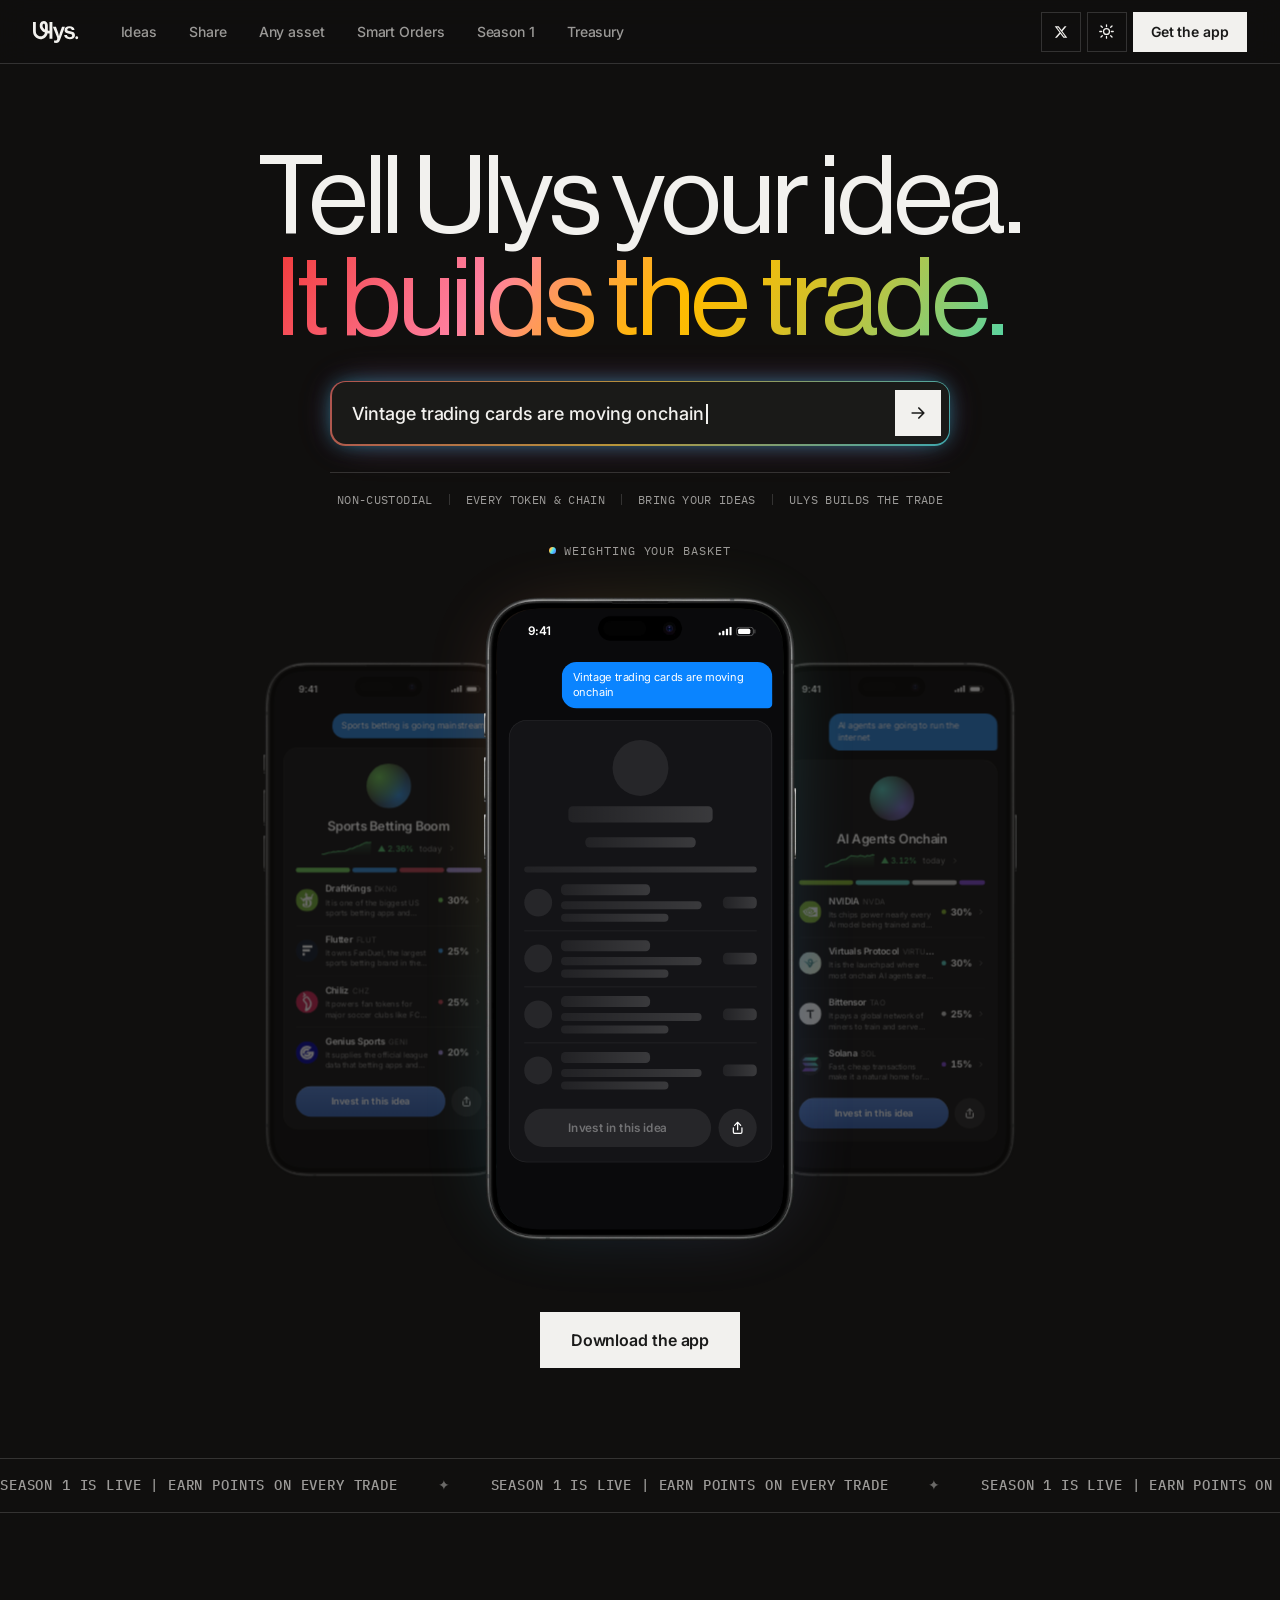
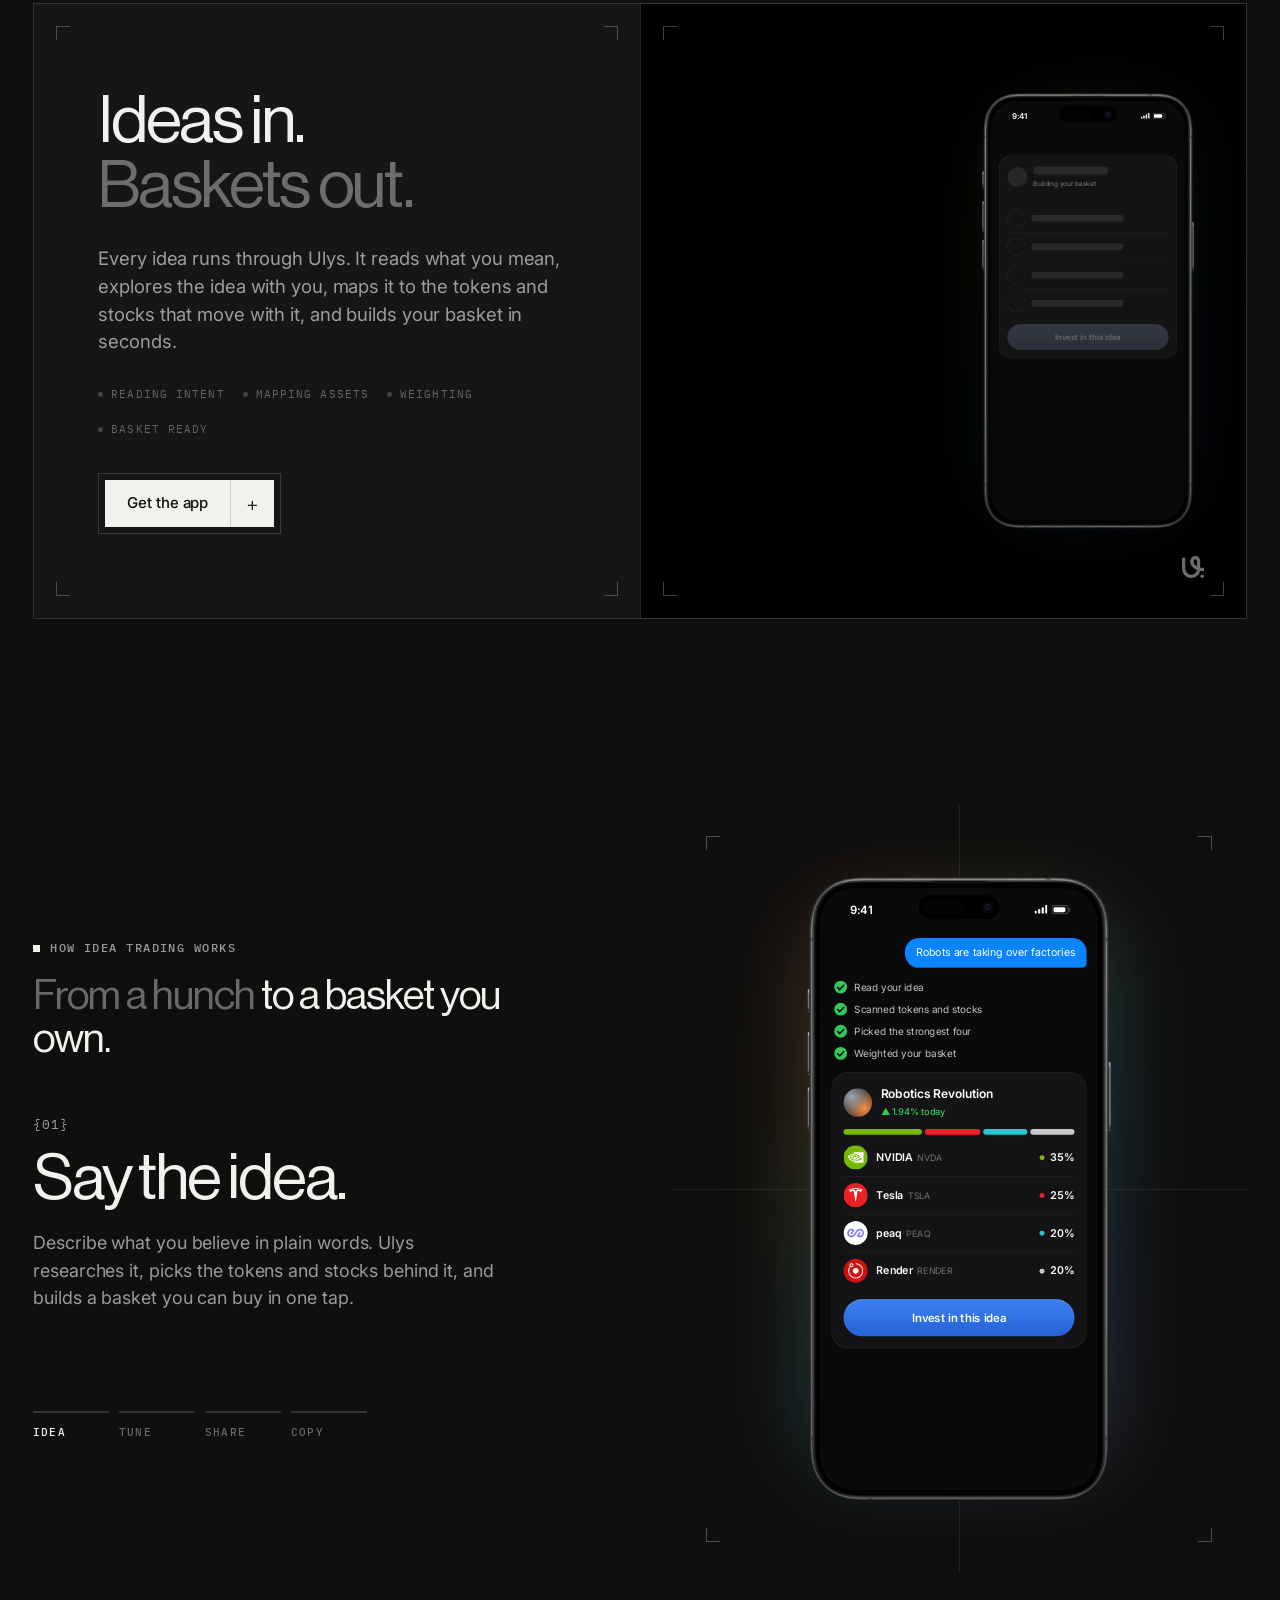
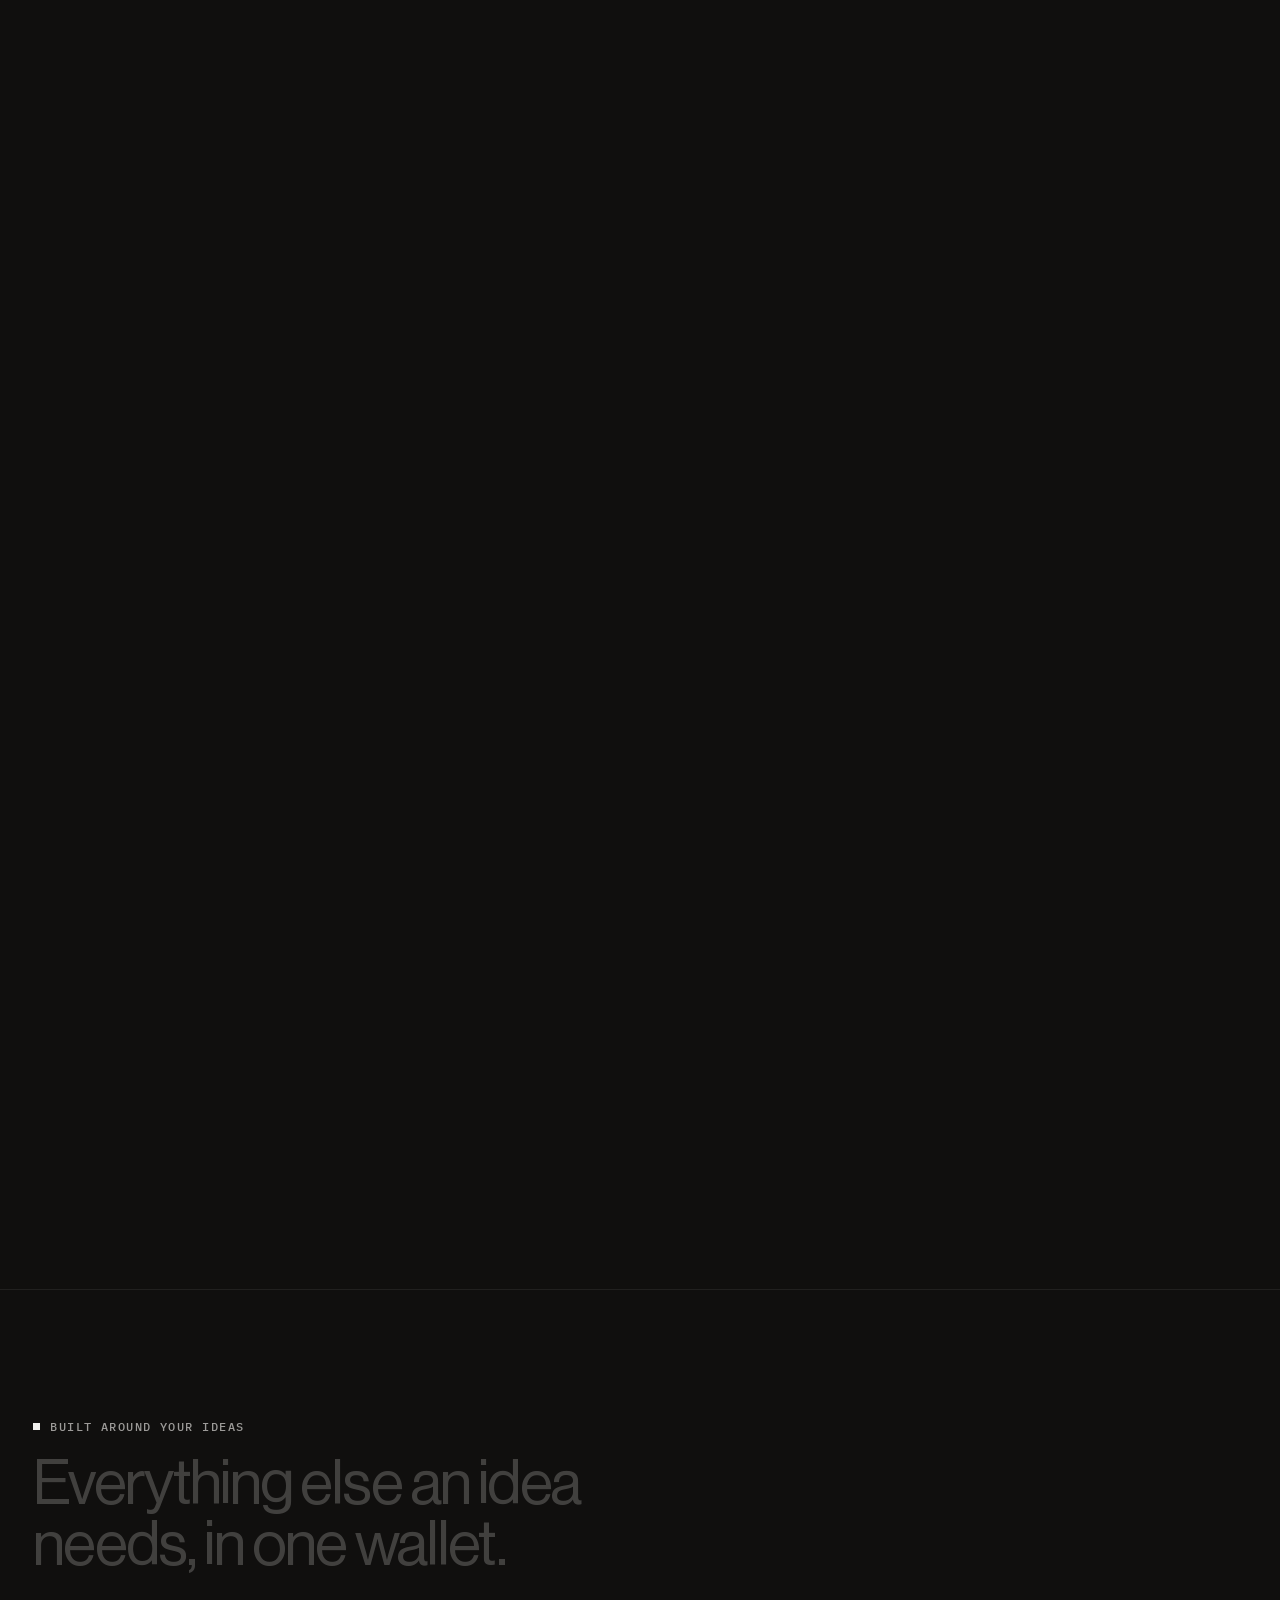
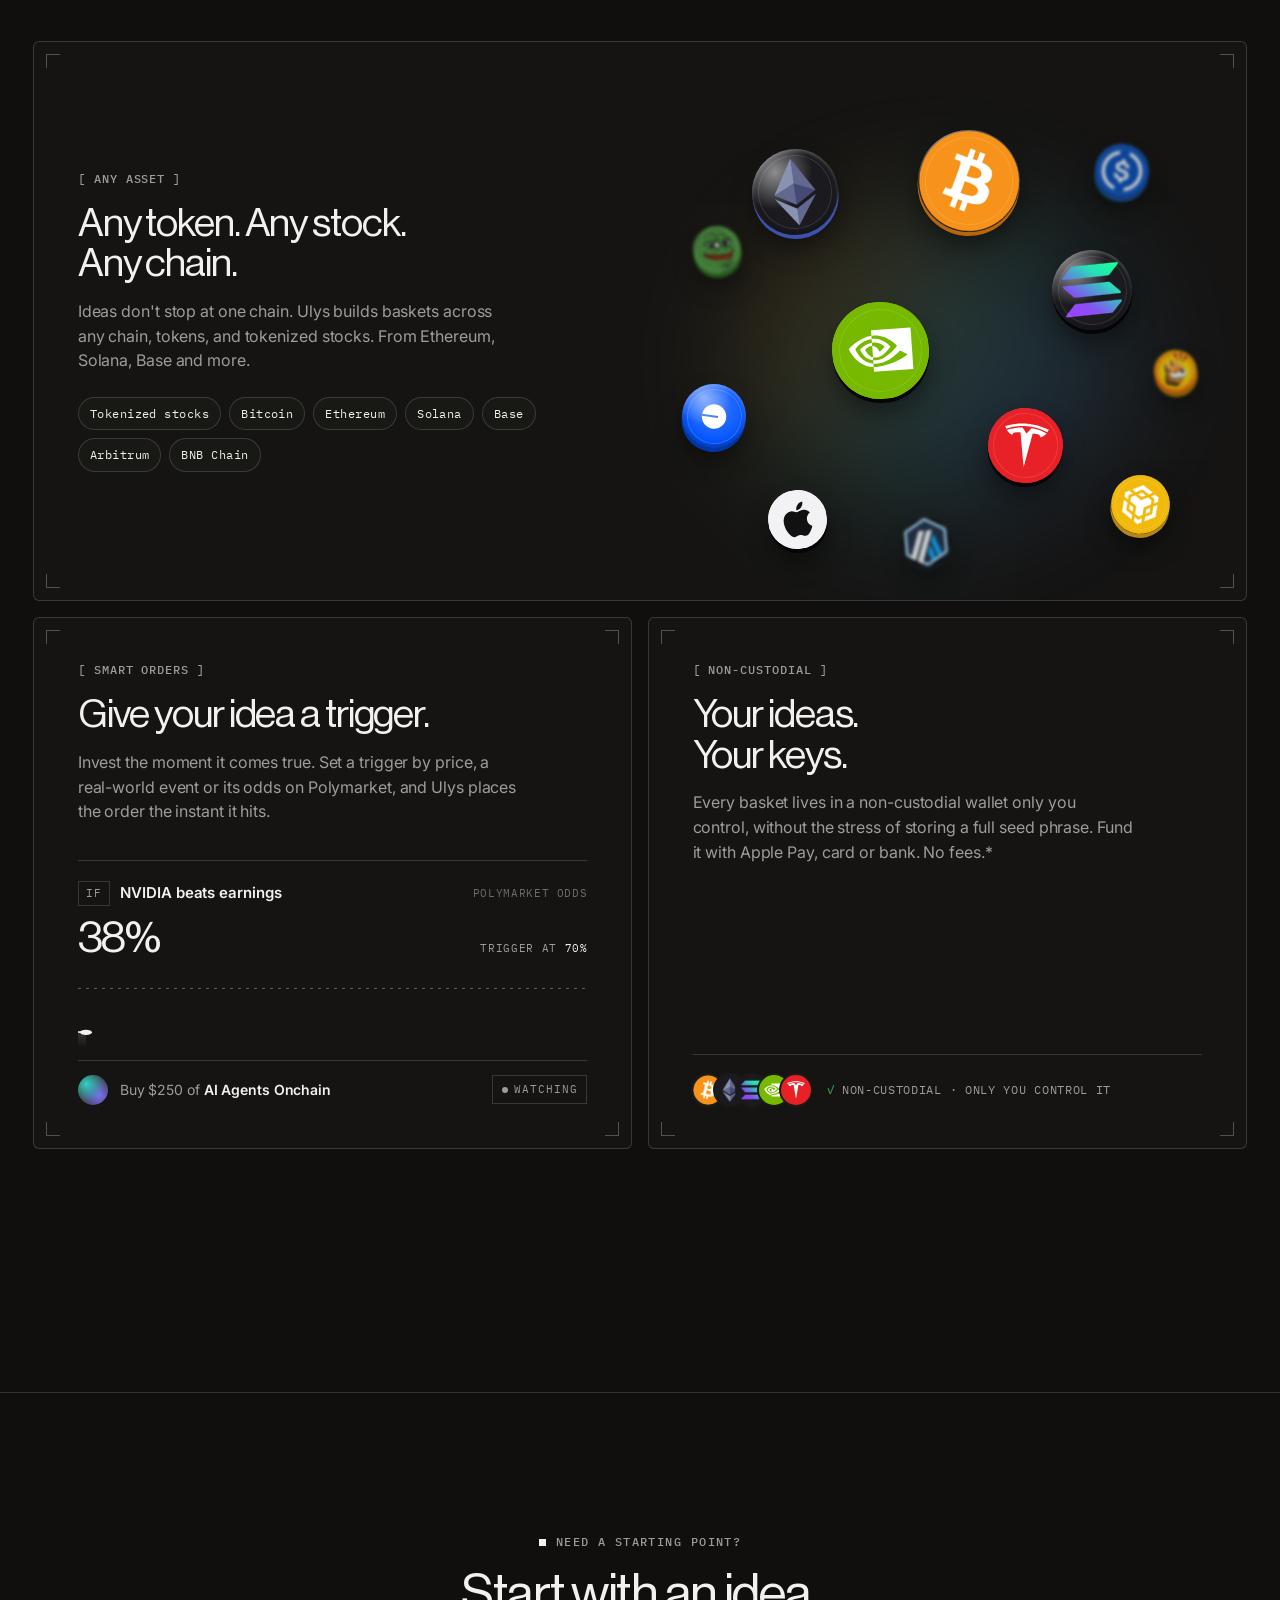
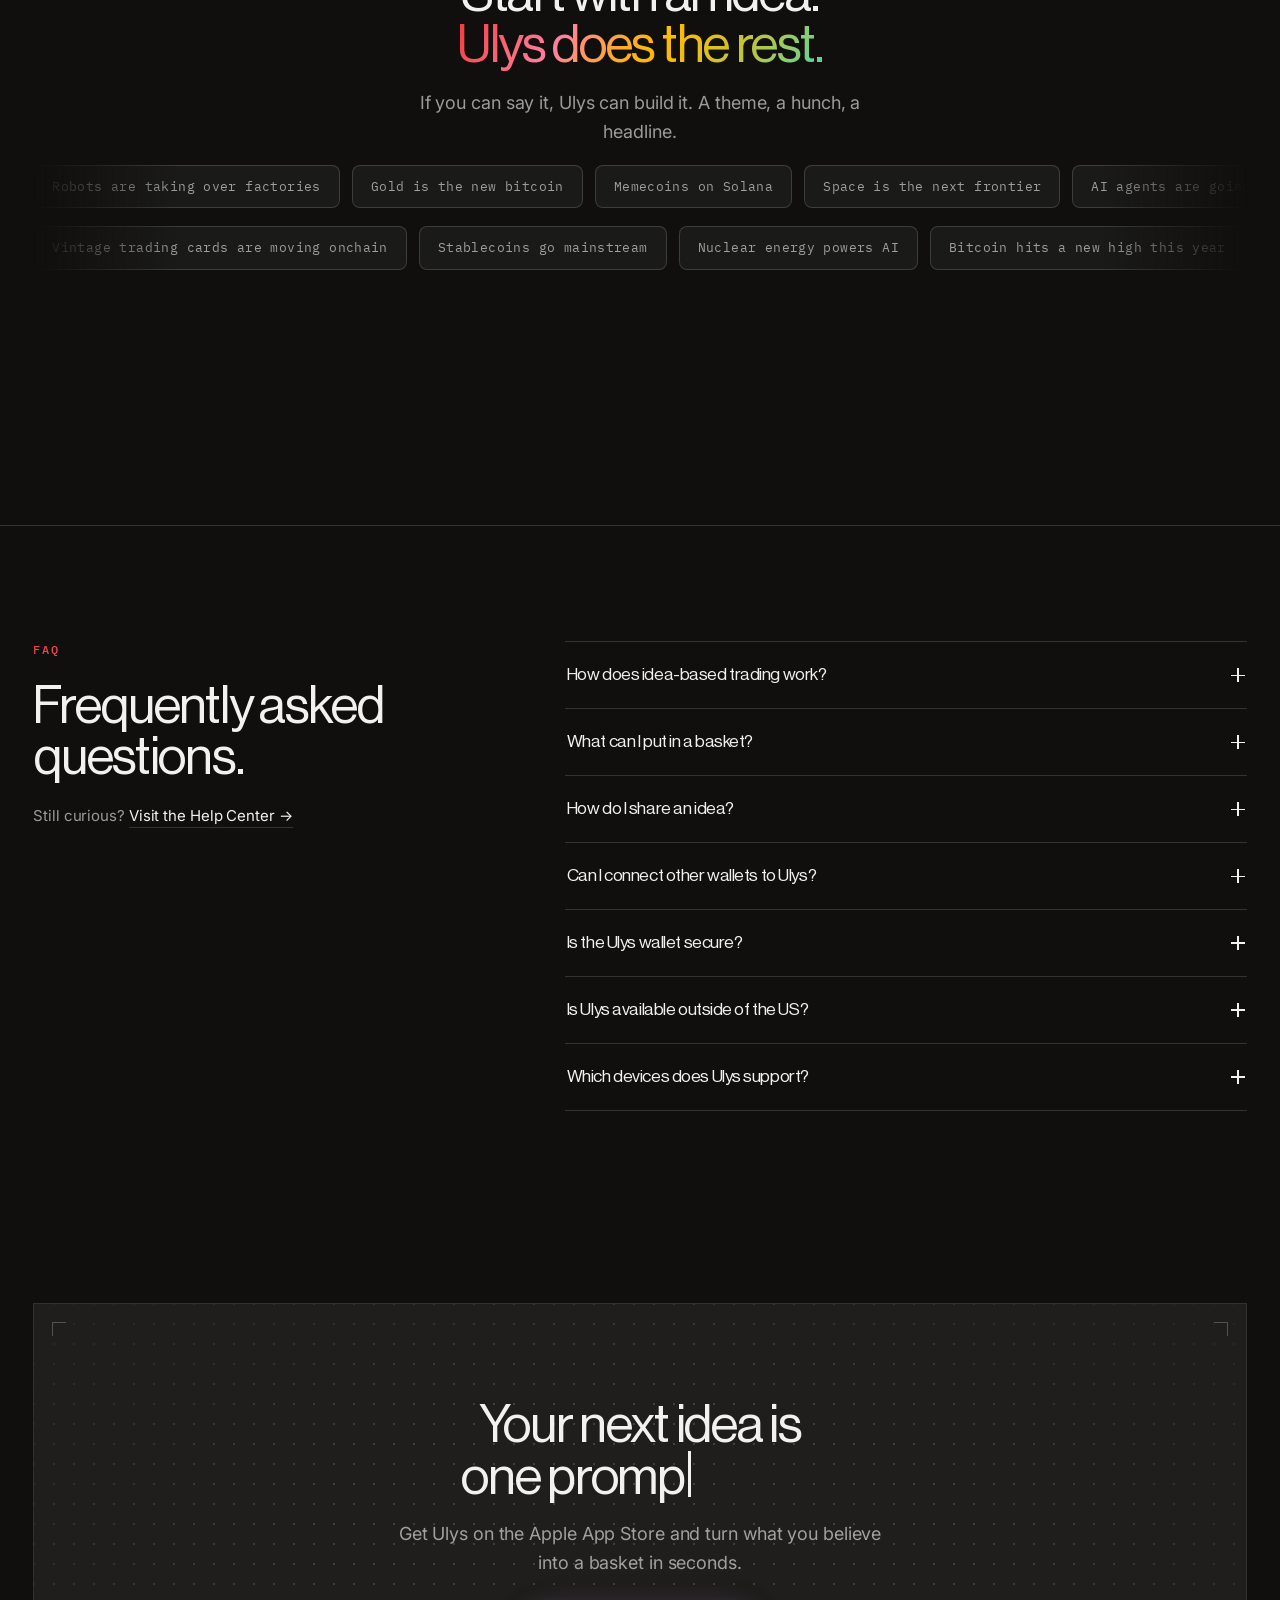
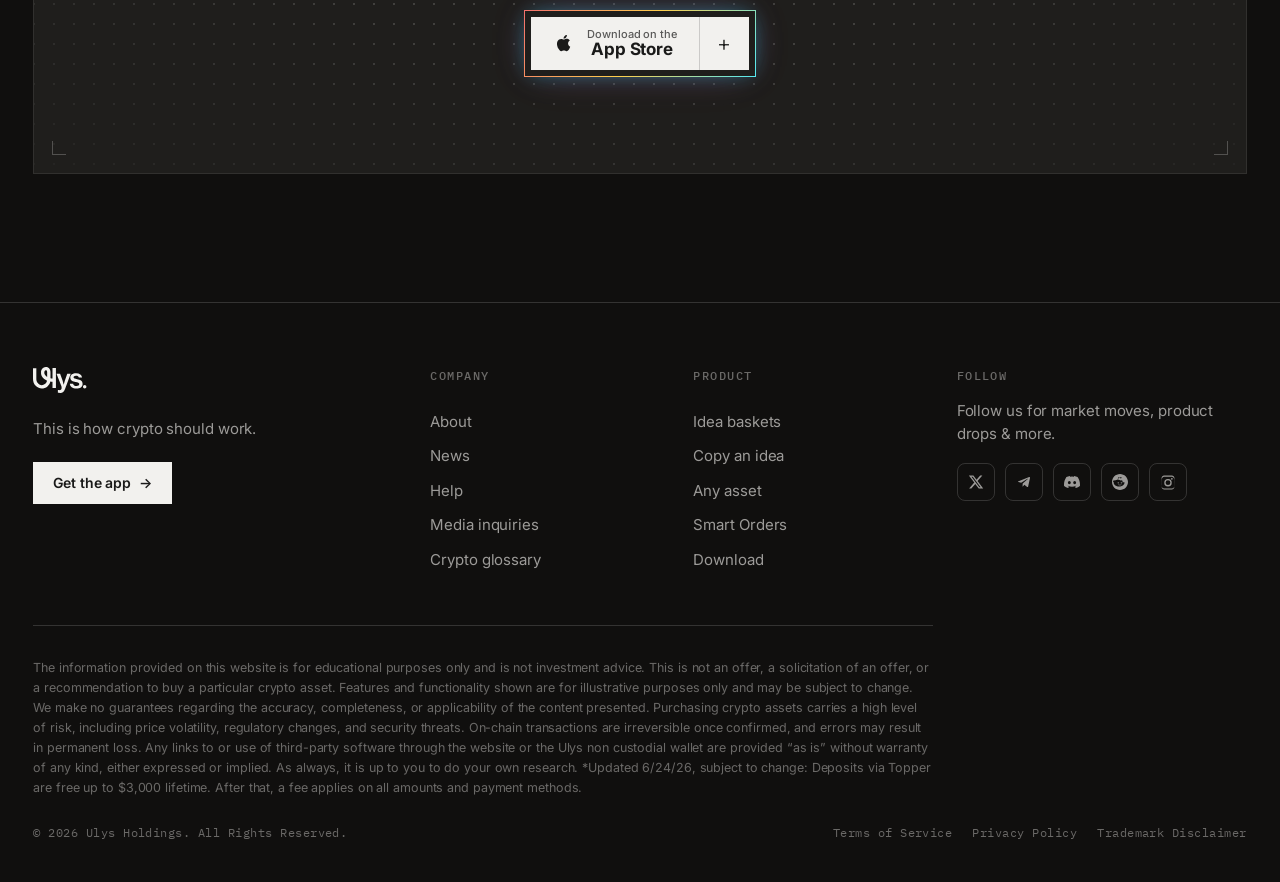
==== commit 144654e8: "Remove duplicate divider lines above the idea chips and the FAQ Co-Authored-By: Claude Opus 5.5 <nor" ====
--- a/index.html
+++ b/index.html
@@ -360,7 +360,6 @@
       </div>
     </section>
 
-    <div class="rule" aria-hidden="true"></div>
 
     <!-- Idea prompts, drifting -->
     <section class="showcase ideas-mq">
@@ -373,7 +372,6 @@
       <div class="mq rev" aria-hidden="true"><div class="mq-track"><span class="chip">Vintage trading cards are moving onchain</span><span class="chip">Stablecoins go mainstream</span><span class="chip">Nuclear energy powers AI</span><span class="chip">Bitcoin hits a new high this year</span><span class="chip">Prediction markets are the new polls</span><span class="chip">GLP-1 drugs change everything</span><span class="chip">Vintage trading cards are moving onchain</span><span class="chip">Stablecoins go mainstream</span><span class="chip">Nuclear energy powers AI</span><span class="chip">Bitcoin hits a new high this year</span><span class="chip">Prediction markets are the new polls</span><span class="chip">GLP-1 drugs change everything</span></div></div>
     </section>
 
-    <div class="rule" aria-hidden="true"></div>
 
     <!-- FAQ -->
     <section class="section faq">
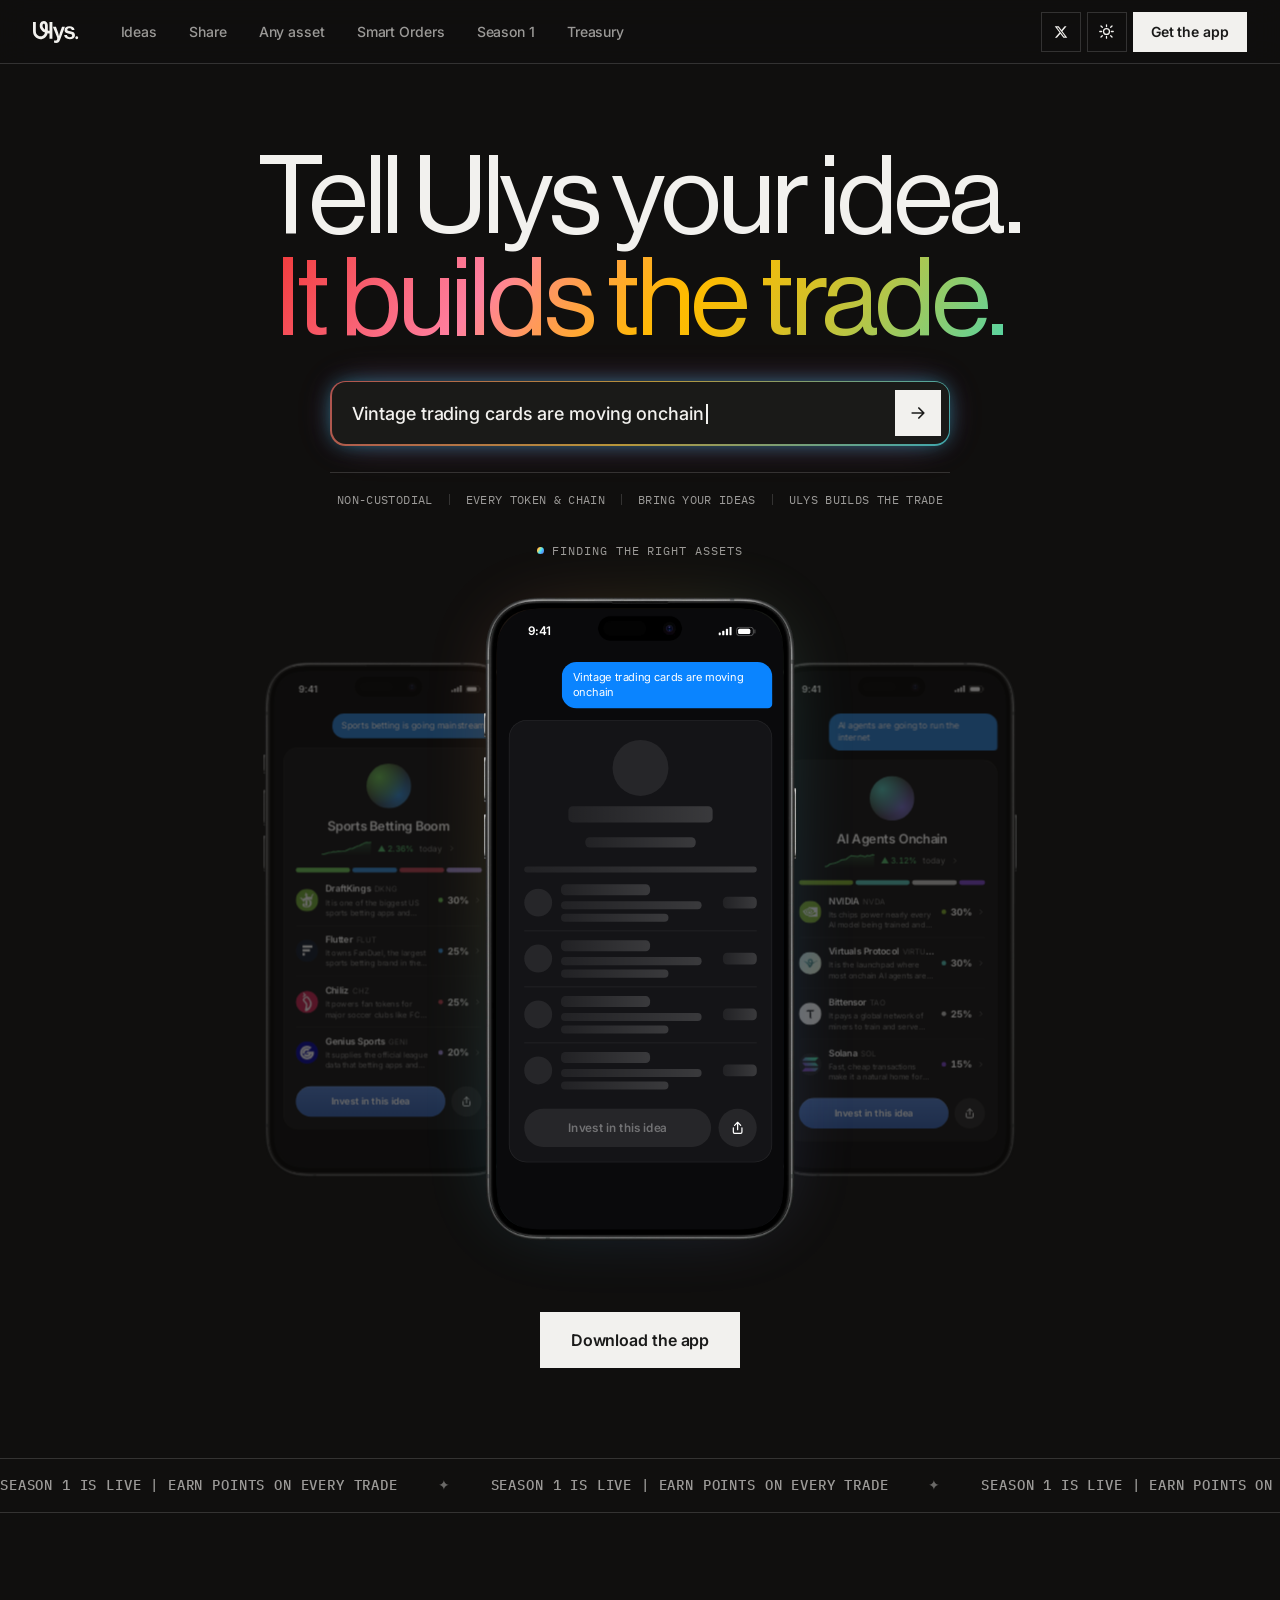
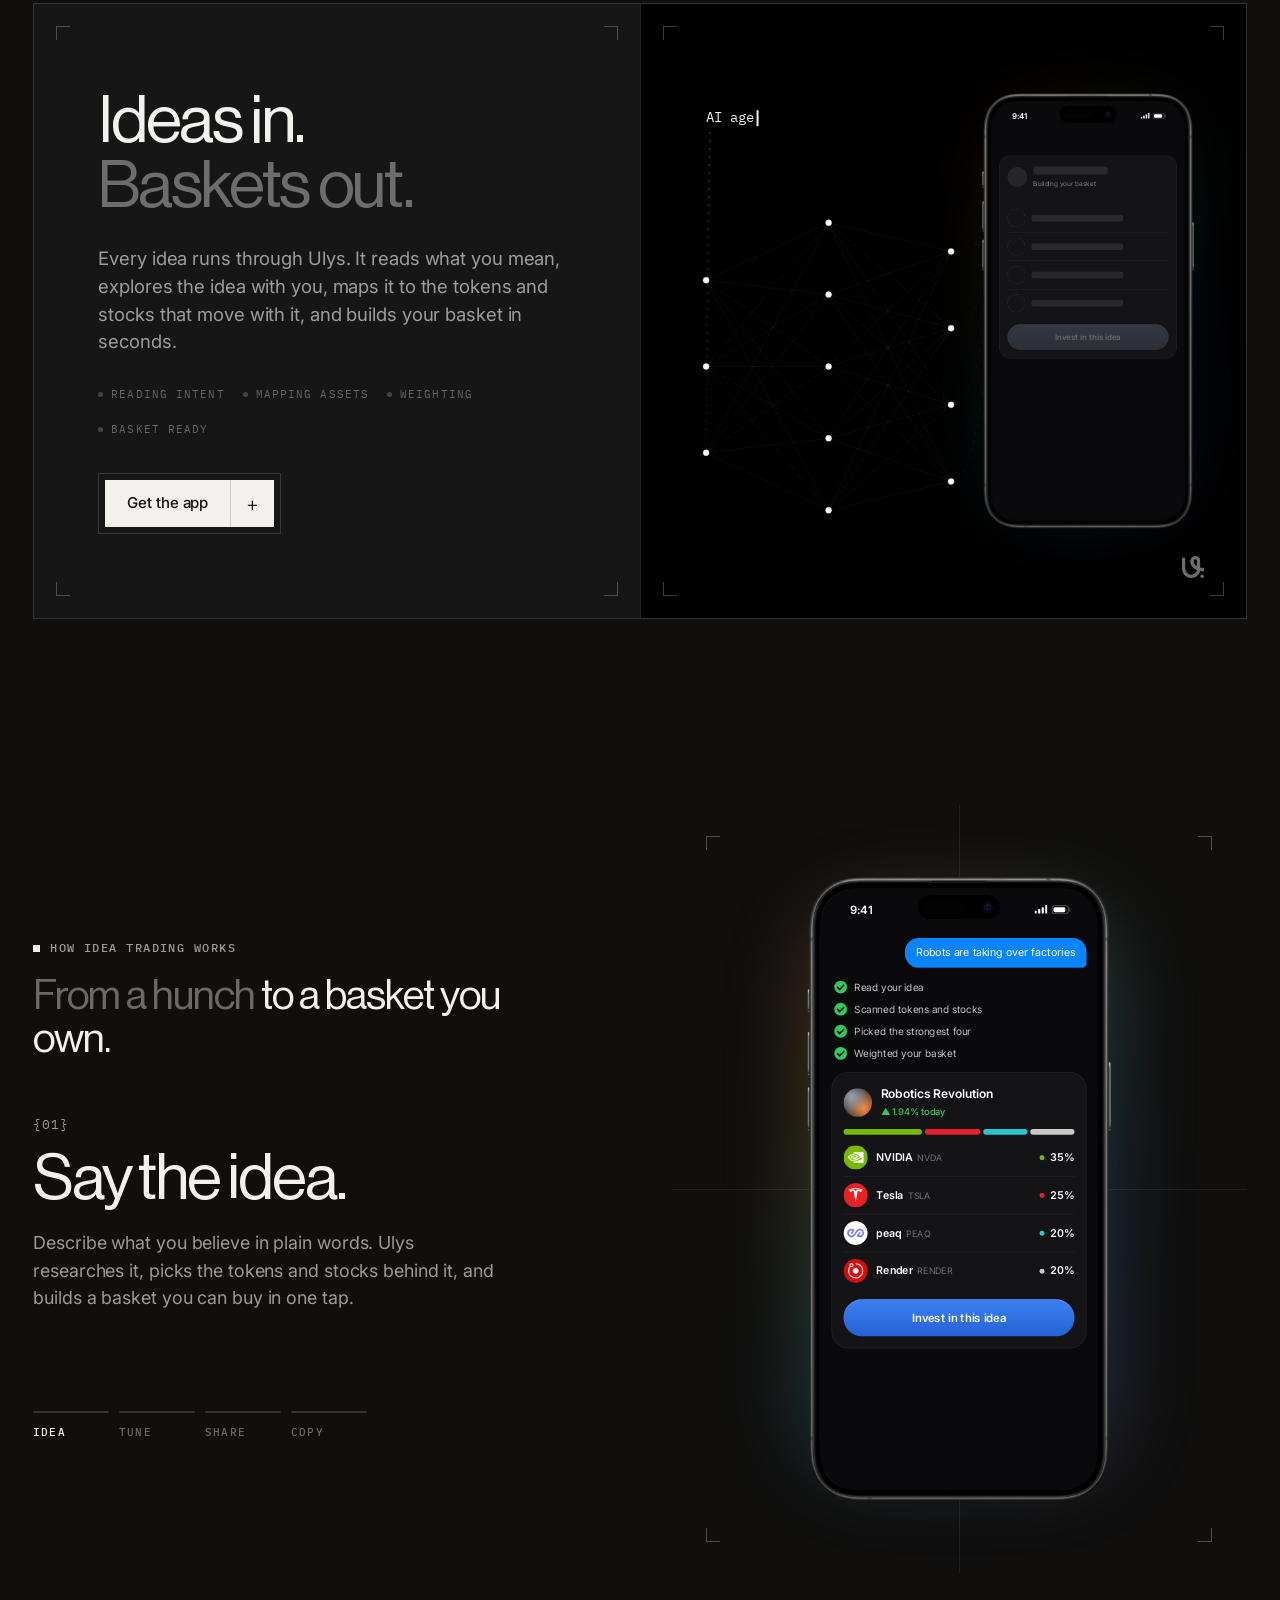
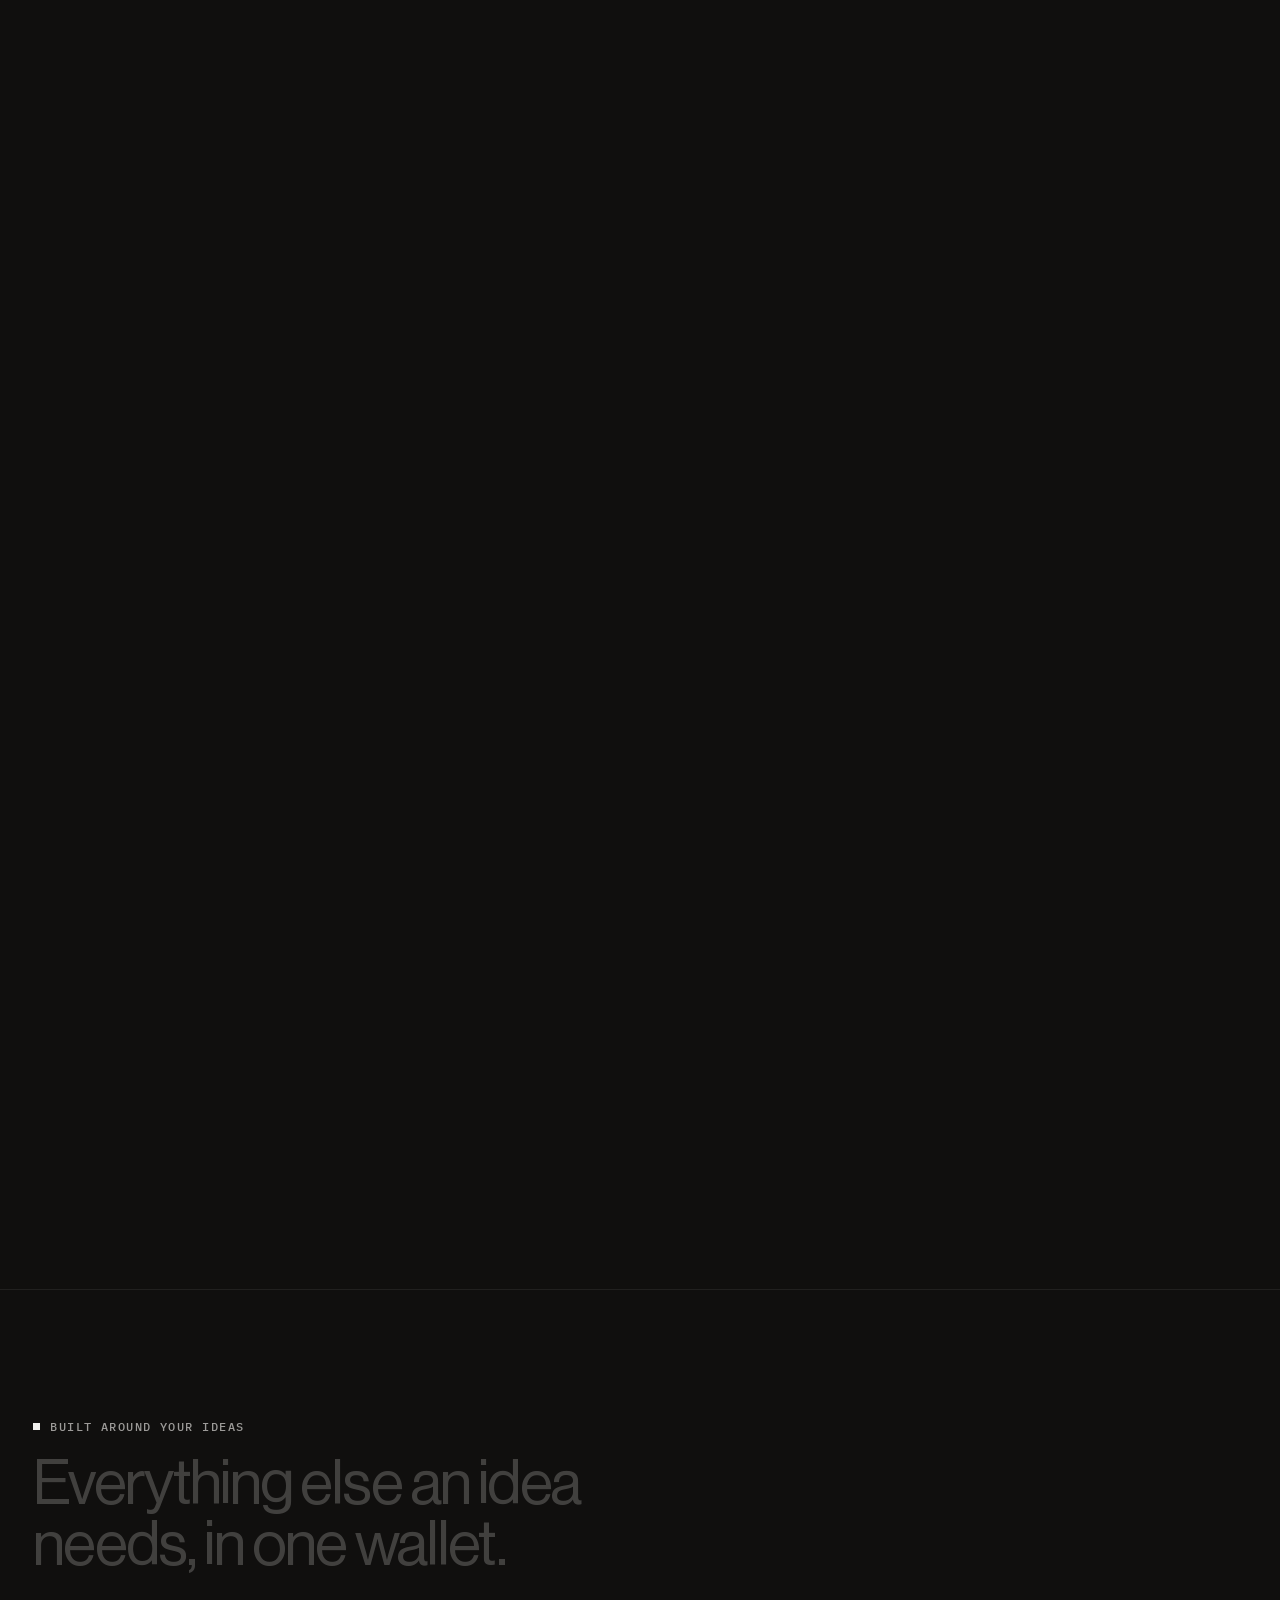
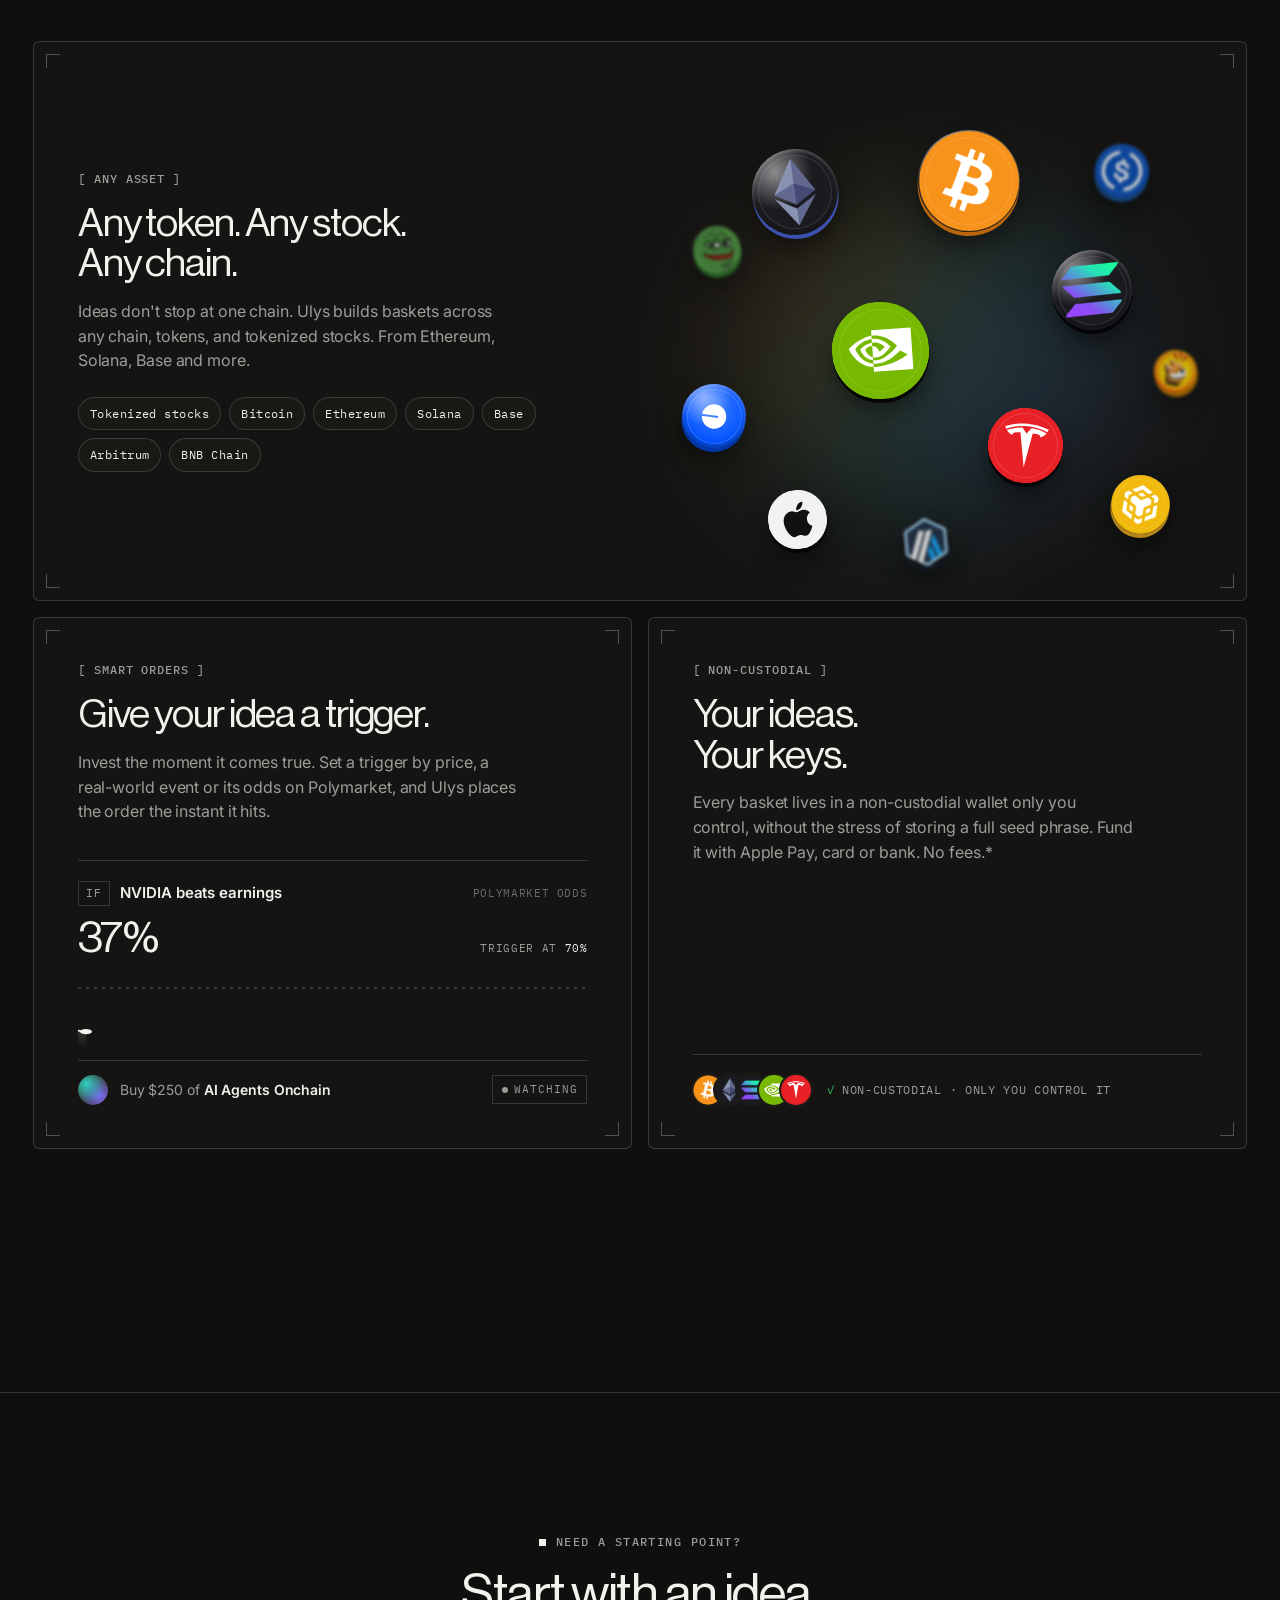
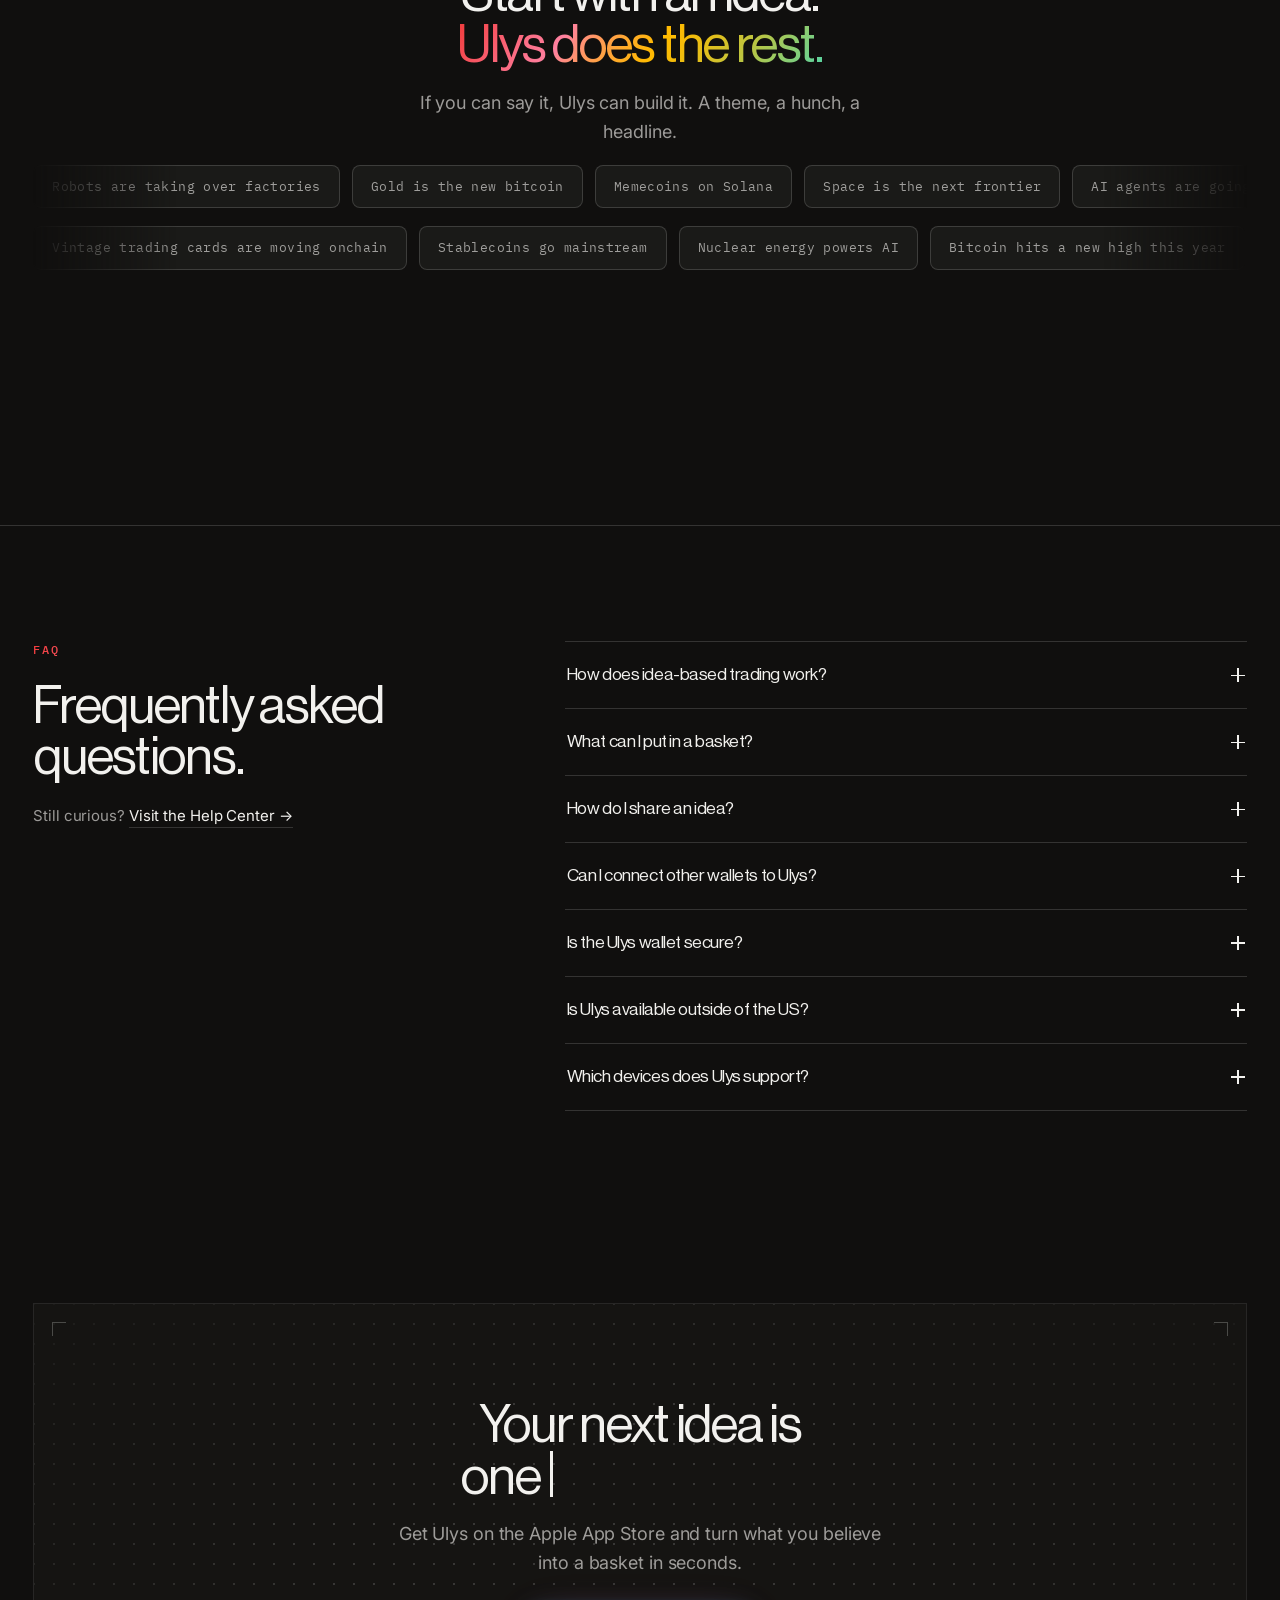
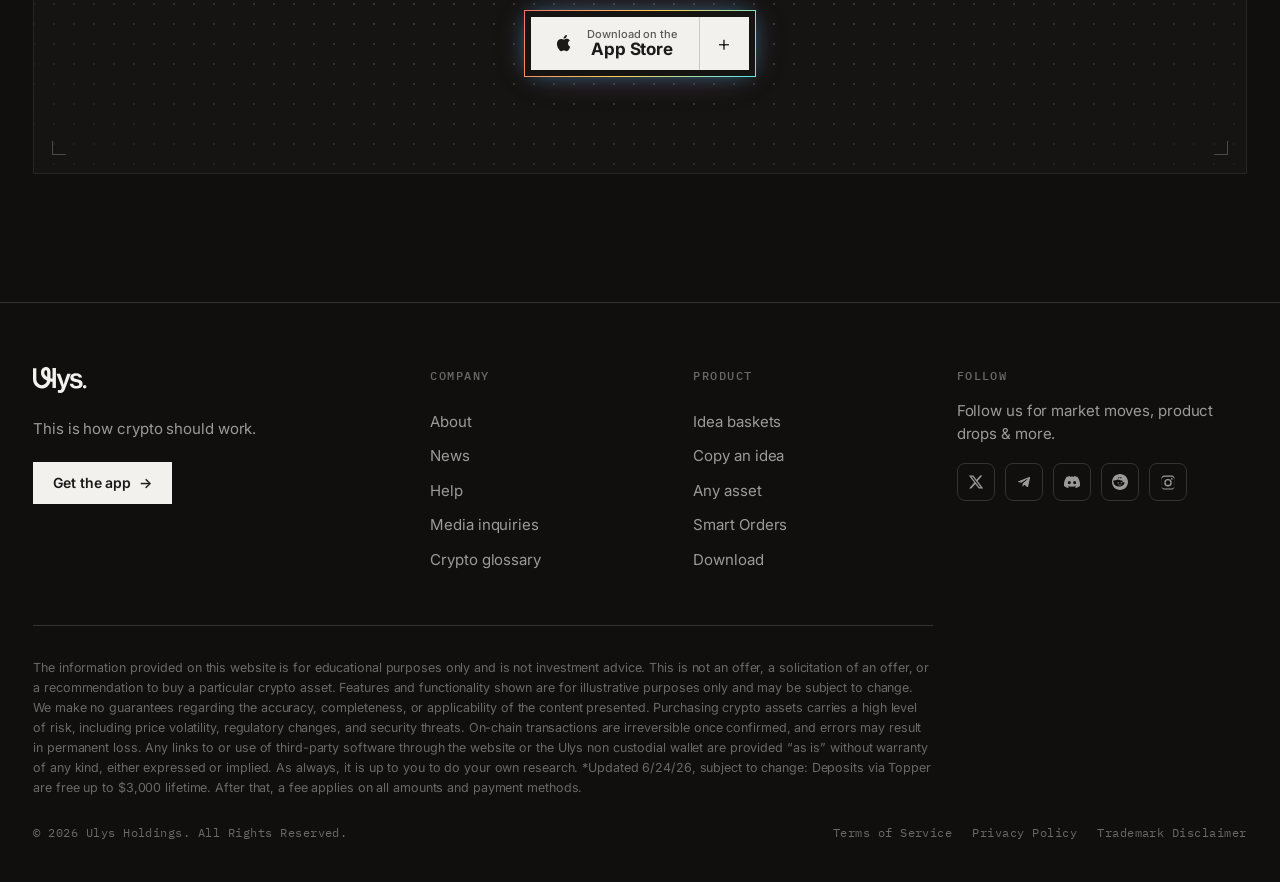
==== commit f8fffdb5: "Closing CTA: darker charcoal in dark mode Co-Authored-By: Claude Opus 5.5 <noreply@anthropic.com>" ====
--- a/index.html
+++ b/index.html
@@ -8,7 +8,7 @@
   <link rel="preconnect" href="https://fonts.googleapis.com" />
   <link rel="preconnect" href="https://fonts.gstatic.com" crossorigin />
   <link href="https://fonts.googleapis.com/css2?family=Archivo:wght@400;500;600;700;800;900&family=IBM+Plex+Mono:wght@400;500;600&family=Inter:wght@300;400;500;600;700&display=swap" rel="stylesheet" />
-  <link rel="stylesheet" href="styles.css?v=82" />
+  <link rel="stylesheet" href="styles.css?v=83" />
   <script>(function(){try{if(localStorage.getItem('ulys-theme')!=='light')document.documentElement.setAttribute('data-theme','dark');}catch(e){}})();</script>
 </head>
 <body class="home">
--- a/styles.css
+++ b/styles.css
@@ -1213,3 +1213,6 @@
 .trig-val { margin-top: 10px; }
 .trig-chart { height: 84px; margin-top: 4px; }
 .trig-order { margin-top: 12px; }
+
+/* closing CTA, dark mode: deeper warm charcoal */
+:root[data-theme="dark"] .cta-inner { --surface: #151412; background-color: #151412; }
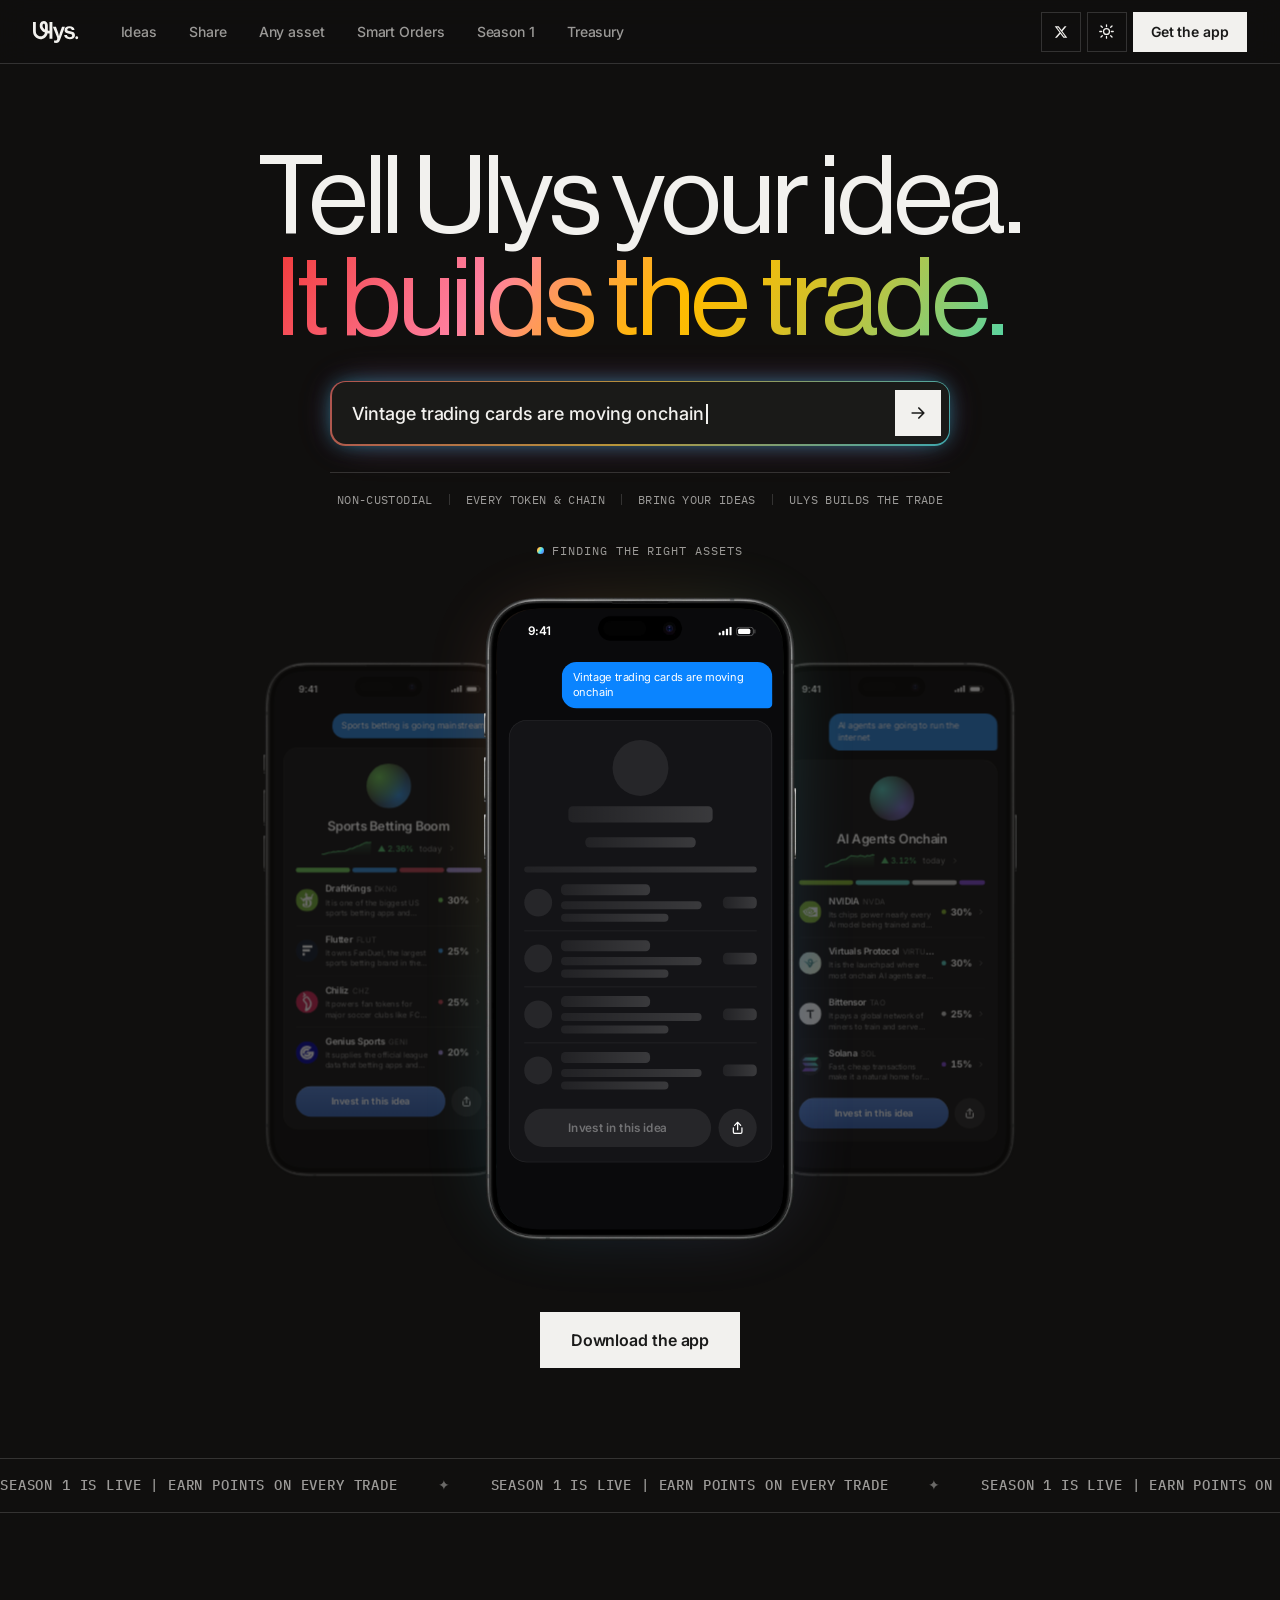
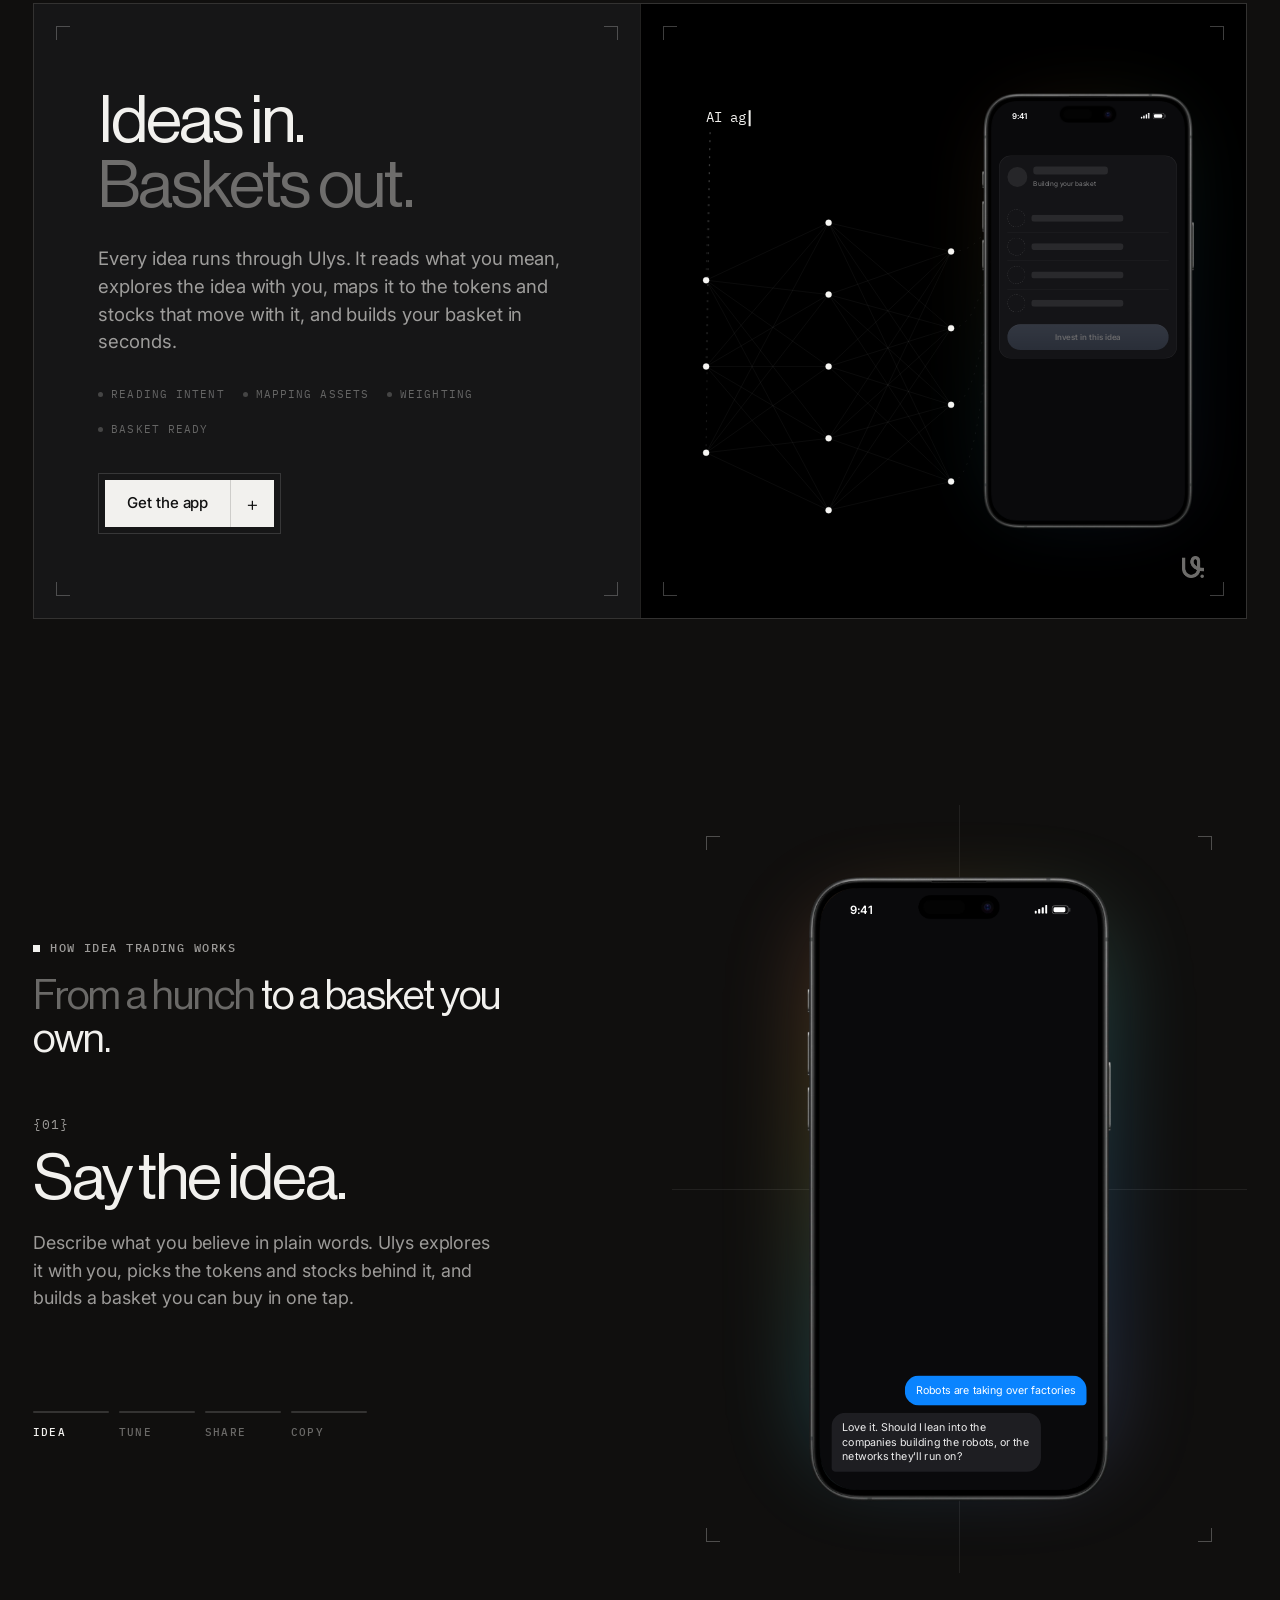
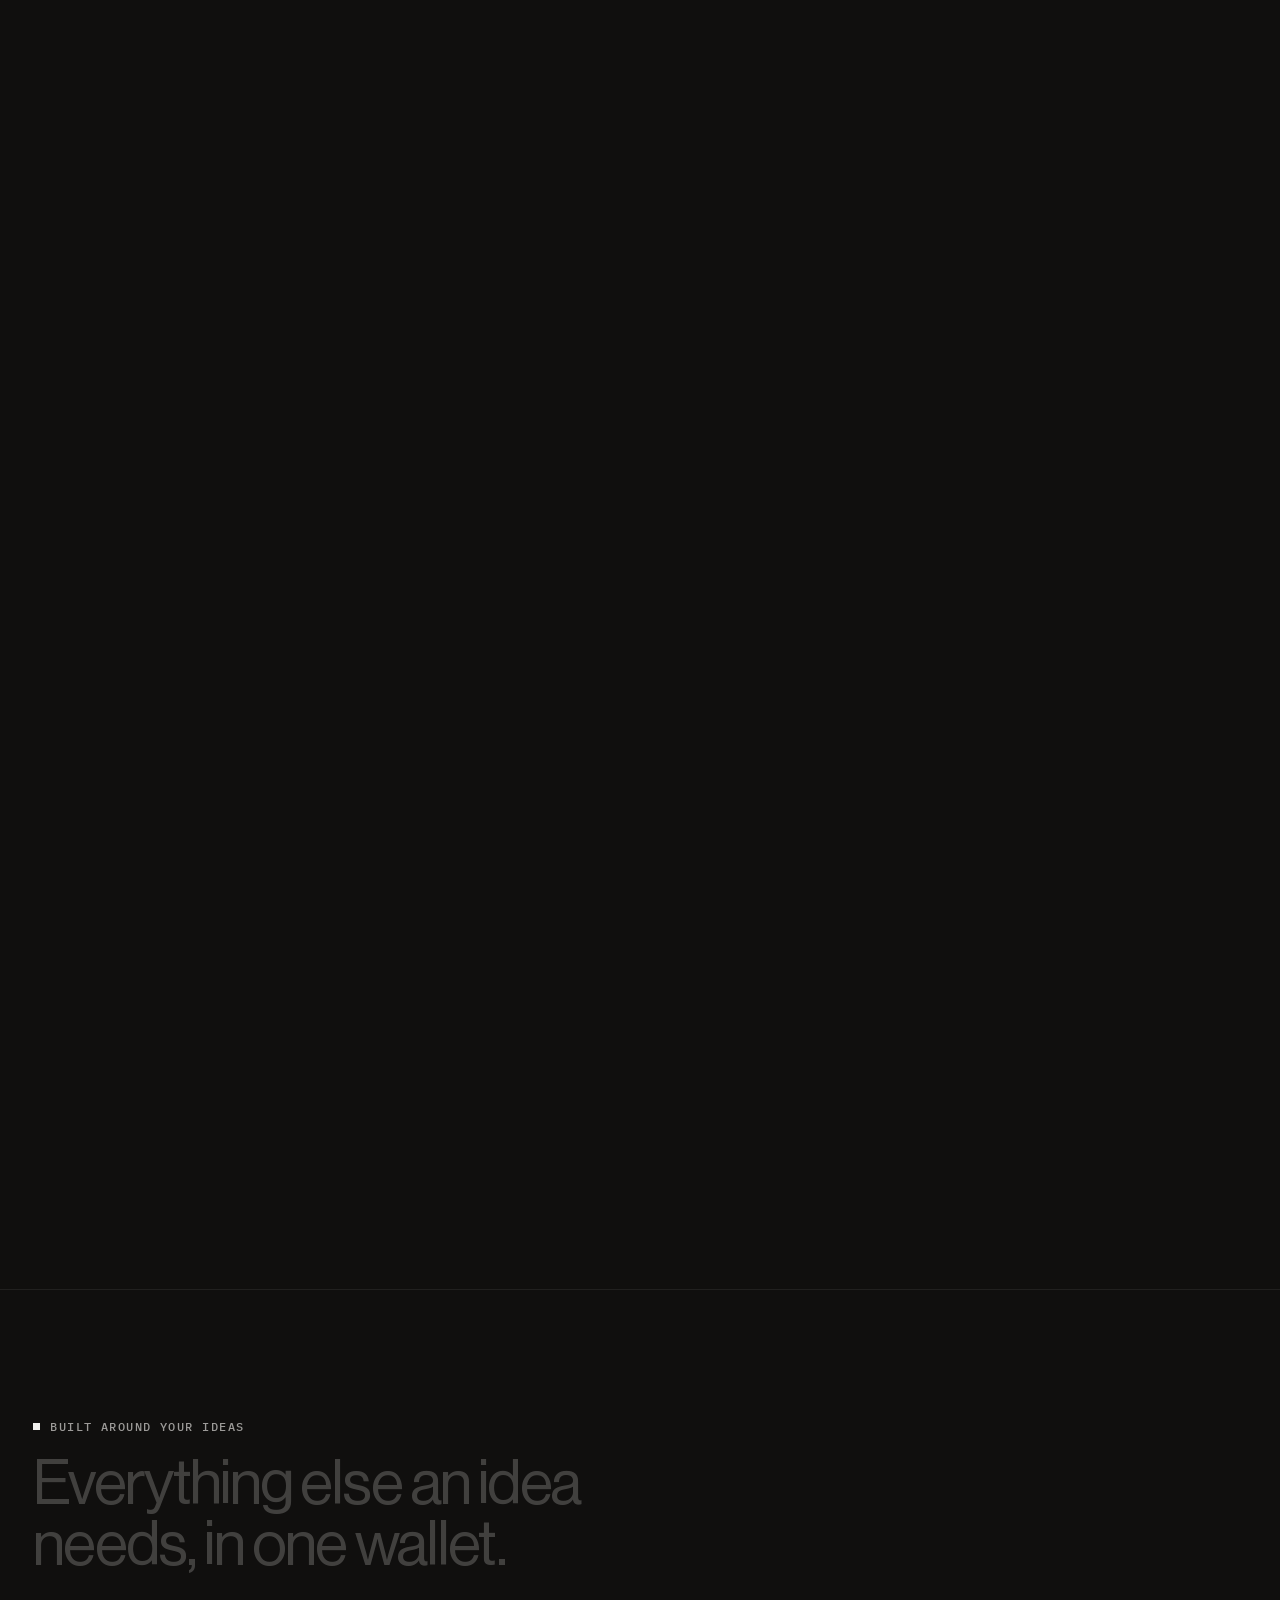
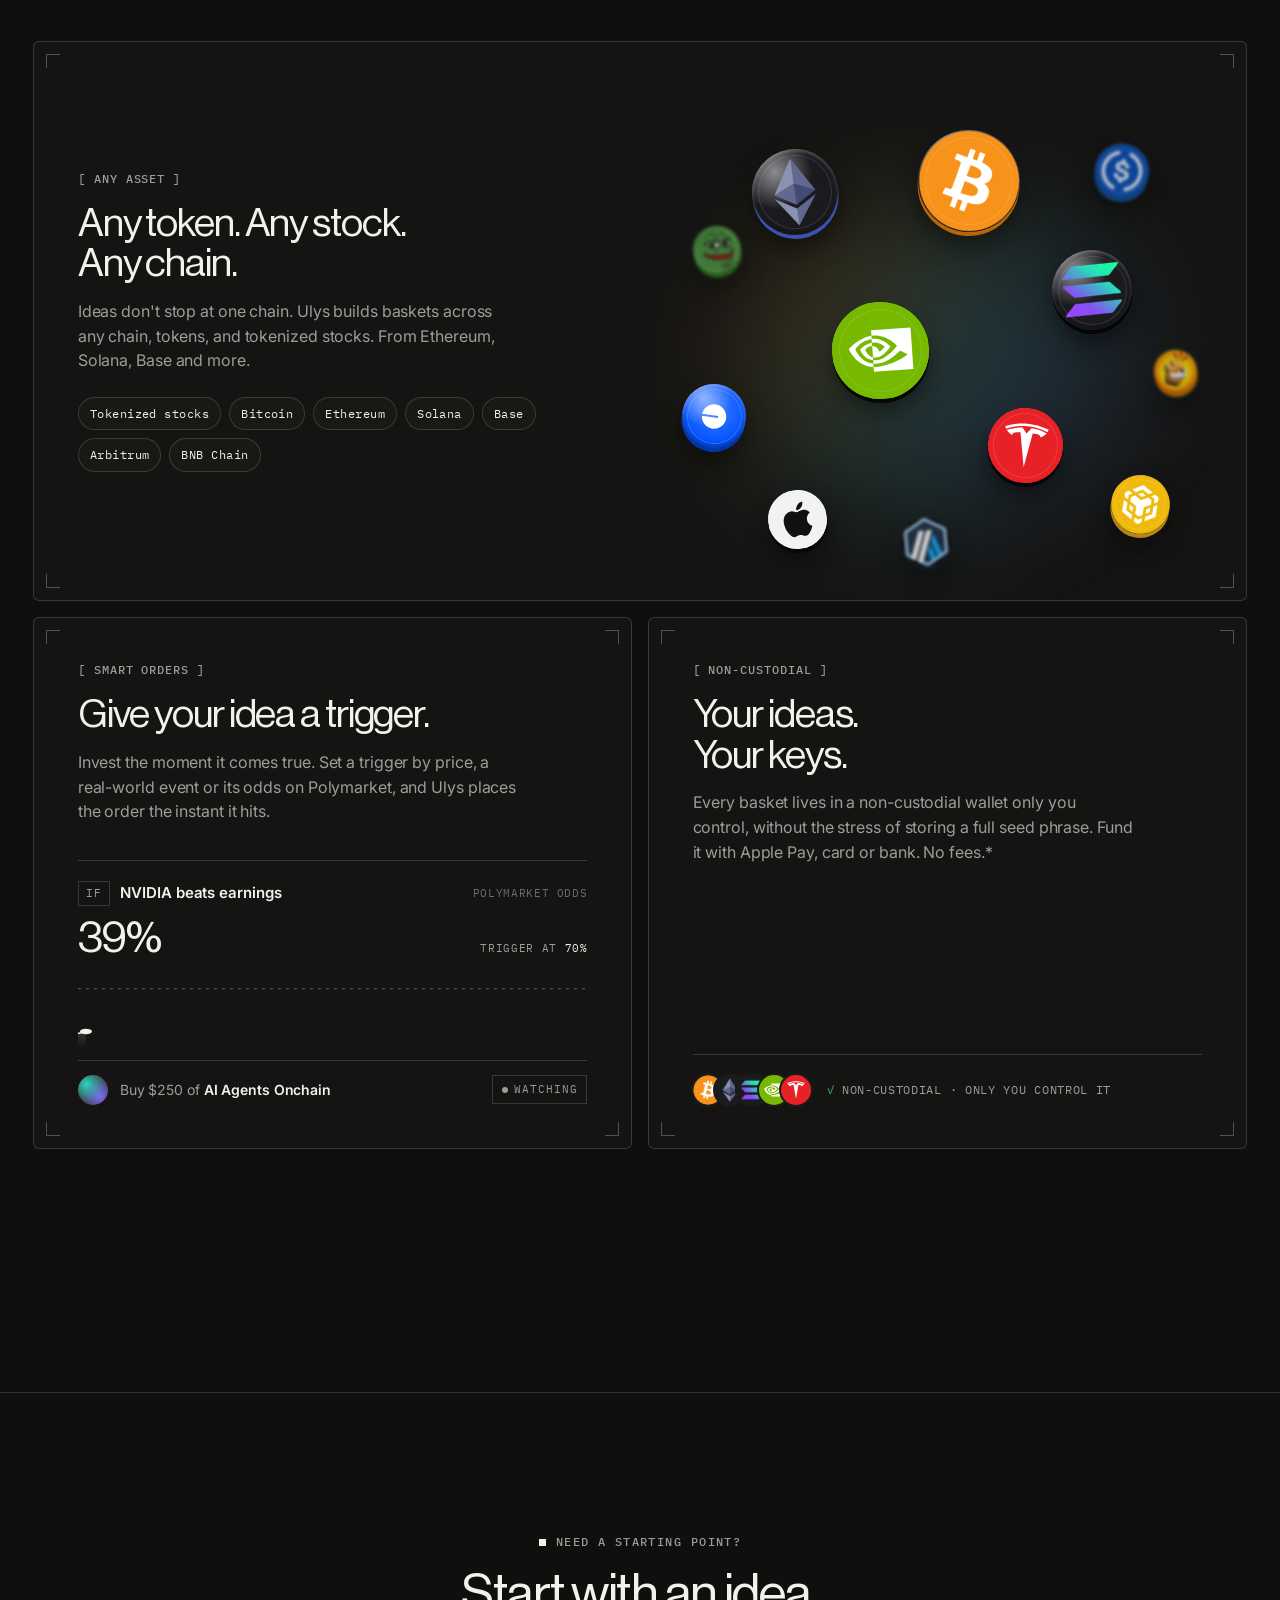
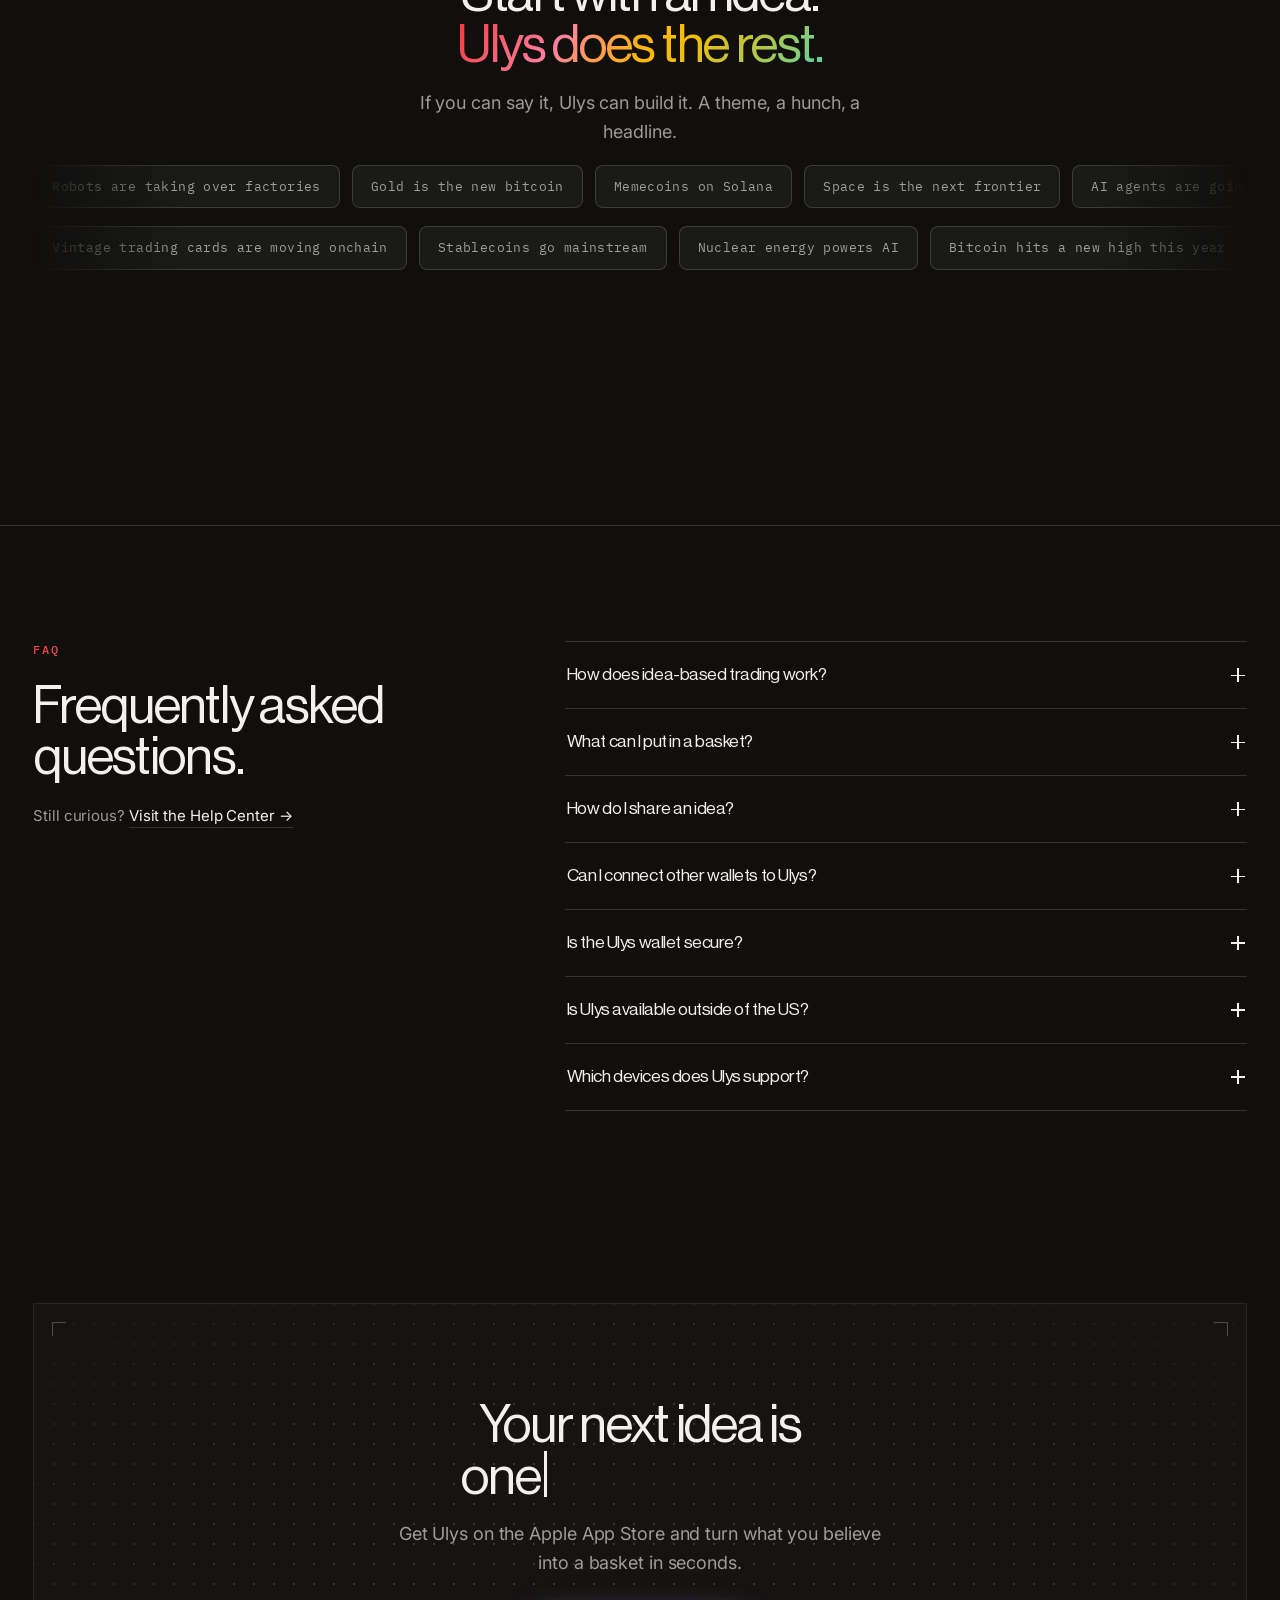
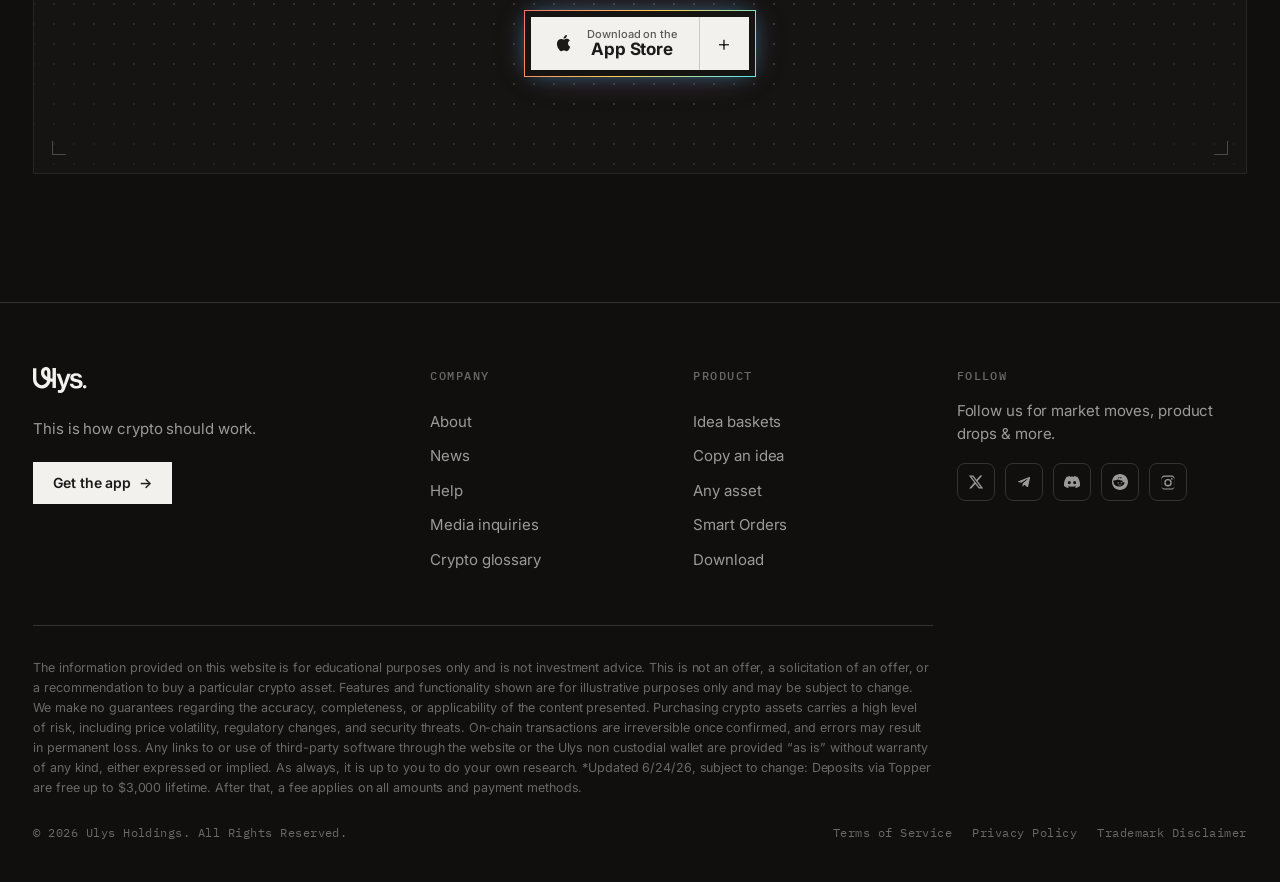
==== commit 7b601180: "Story step 01: Ulys explores the idea in chat before building the basket Co-Authored-By: Claude Opus" ====
--- a/index.html
+++ b/index.html
@@ -8,7 +8,7 @@
   <link rel="preconnect" href="https://fonts.googleapis.com" />
   <link rel="preconnect" href="https://fonts.gstatic.com" crossorigin />
   <link href="https://fonts.googleapis.com/css2?family=Archivo:wght@400;500;600;700;800;900&family=IBM+Plex+Mono:wght@400;500;600&family=Inter:wght@300;400;500;600;700&display=swap" rel="stylesheet" />
-  <link rel="stylesheet" href="styles.css?v=83" />
+  <link rel="stylesheet" href="styles.css?v=84" />
   <script>(function(){try{if(localStorage.getItem('ulys-theme')!=='light')document.documentElement.setAttribute('data-theme','dark');}catch(e){}})();</script>
 </head>
 <body class="home">
@@ -184,7 +184,7 @@
           <article class="story-step is-active" data-i="0">
             <p class="story-num">{01}</p>
             <h3>Say the idea.</h3>
-            <p>Describe what you believe in plain words. Ulys researches it, picks the tokens and stocks behind it, and builds a basket you can buy in one tap.</p>
+            <p>Describe what you believe in plain words. Ulys explores it with you, picks the tokens and stocks behind it, and builds a basket you can buy in one tap.</p>
           </article>
           <article class="story-step" data-i="1">
             <p class="story-num">{02}</p>
@@ -215,14 +215,8 @@
             <div class="bk-screen">
                 <div class="bk-screen-inner story-screen s-chat is-active" data-i="0" aria-hidden="true">
                   <div class="bk-statusbar"><span>9:41</span><span class="bk-sys"><svg viewBox="0 0 18 12" fill="currentColor"><rect x="0" y="8" width="3" height="4" rx="1"/><rect x="5" y="5.5" width="3" height="6.5" rx="1"/><rect x="10" y="3" width="3" height="9" rx="1"/><rect x="15" y="0" width="3" height="12" rx="1"/></svg><svg viewBox="0 0 26 12" fill="none"><rect x=".5" y=".5" width="22" height="11" rx="3.5" stroke="currentColor" opacity=".4"/><rect x="2.5" y="2.5" width="16" height="7" rx="2" fill="currentColor"/><path d="M24.5 4v4" stroke="currentColor" stroke-linecap="round" opacity=".4"/></svg></span></div>
-                  <p class="bk-bubble">Robots are taking over factories</p>
-              <ul class="s-steps">
-                <li><i></i>Read your idea</li>
-                <li><i></i>Scanned tokens and stocks</li>
-                <li><i></i>Picked the strongest four</li>
-                <li><i></i>Weighted your basket</li>
-              </ul>
-              <div class="s-mini">
+                  <div class="s-thread"></div>
+                  <template class="s-mini-tpl"><div class="s-mini">
                 <div class="s-mini-head"><span class="s-orb" style="--c1:#9aa4b2;--c2:#ff8a3d"></span><div><b>Robotics Revolution</b><small class="up">▲ 1.94% today</small></div></div>
                 <div class="bk-bar s-bar"><span style="width:calc(35% - 3px);background:#76b900"></span><span style="width:calc(25% - 3px);background:#e82127"></span><span style="width:calc(20% - 3px);background:#2ec5d3"></span><span style="width:calc(20% - 3px);background:#c9c9c9"></span></div>
                 <ul class="s-rows">
@@ -232,9 +226,9 @@
                   <li><span class="bk-icon logo"><img src="assets/logos/render.png" alt="" loading="lazy" /></span><b>Render<em>RENDER</em></b><span class="s-pct"><i style="background:#c9c9c9"></i>20%</span></li>
                 </ul>
                 <span class="bk-invest s-btn">Invest in this idea</span>
-              </div>
-                </div>
-                <div class="bk-screen-inner story-screen s-tune" data-i="1">
+              </div></template>
+                </div>
+<div class="bk-screen-inner story-screen s-tune" data-i="1">
                   <div class="bk-statusbar"><span>9:41</span><span class="bk-sys"><svg viewBox="0 0 18 12" fill="currentColor"><rect x="0" y="8" width="3" height="4" rx="1"/><rect x="5" y="5.5" width="3" height="6.5" rx="1"/><rect x="10" y="3" width="3" height="9" rx="1"/><rect x="15" y="0" width="3" height="12" rx="1"/></svg><svg viewBox="0 0 26 12" fill="none"><rect x=".5" y=".5" width="22" height="11" rx="3.5" stroke="currentColor" opacity=".4"/><rect x="2.5" y="2.5" width="16" height="7" rx="2" fill="currentColor"/><path d="M24.5 4v4" stroke="currentColor" stroke-linecap="round" opacity=".4"/></svg></span></div>
                   <div class="s-top"><span class="s-back">‹</span><div><b>Edit weights</b><small>Vintage Cards Onchain</small></div><span class="s-done">Done</span></div>
                   <div class="bk-bar s-bar s-tune-bar" aria-hidden="true"></div>
@@ -468,6 +462,6 @@
     </div>
   </footer>
 
-  <script src="app.js?v=55"></script>
+  <script src="app.js?v=56"></script>
 </body>
 </html>
--- a/styles.css
+++ b/styles.css
@@ -1216,3 +1216,14 @@
 
 /* closing CTA, dark mode: deeper warm charcoal */
 :root[data-theme="dark"] .cta-inner { --surface: #151412; background-color: #151412; }
+
+/* ---- Story step 01: a short chat before the basket ---- */
+.s-chat .s-thread { position: absolute; left: 16px; right: 16px; top: 62px; bottom: 26px; display: flex; flex-direction: column; justify-content: flex-end; gap: 10px; overflow: hidden; }
+.s-msg { max-width: 82%; padding: 11px 15px; font-size: 15px; line-height: 1.35; flex: none; animation: fadeUp .35s var(--ease) both; }
+.s-msg.me { align-self: flex-end; background: #0A84FF; color: #fff; border-radius: 20px 20px 6px 20px; }
+.s-msg.ai { align-self: flex-start; background: #1e1e22; color: rgba(255,255,255,.92); border-radius: 20px 20px 20px 6px; }
+.s-typing { align-self: flex-start; display: inline-flex; gap: 5px; padding: 14px 16px; background: #1e1e22; border-radius: 20px 20px 20px 6px; flex: none; animation: fadeUp .3s var(--ease) both; }
+.s-typing i { width: 7px; height: 7px; border-radius: 50%; background: rgba(255,255,255,.55); animation: s-dot 1s ease-in-out infinite; }
+.s-typing i:nth-child(2) { animation-delay: .15s; } .s-typing i:nth-child(3) { animation-delay: .3s; }
+@keyframes s-dot { 0%, 60%, 100% { transform: none; opacity: .45; } 30% { transform: translateY(-3px); opacity: 1; } }
+.s-thread .s-mini { flex: none; margin-top: 4px; opacity: 1 !important; transform: none !important; animation: fadeUp .45s var(--ease) both; }
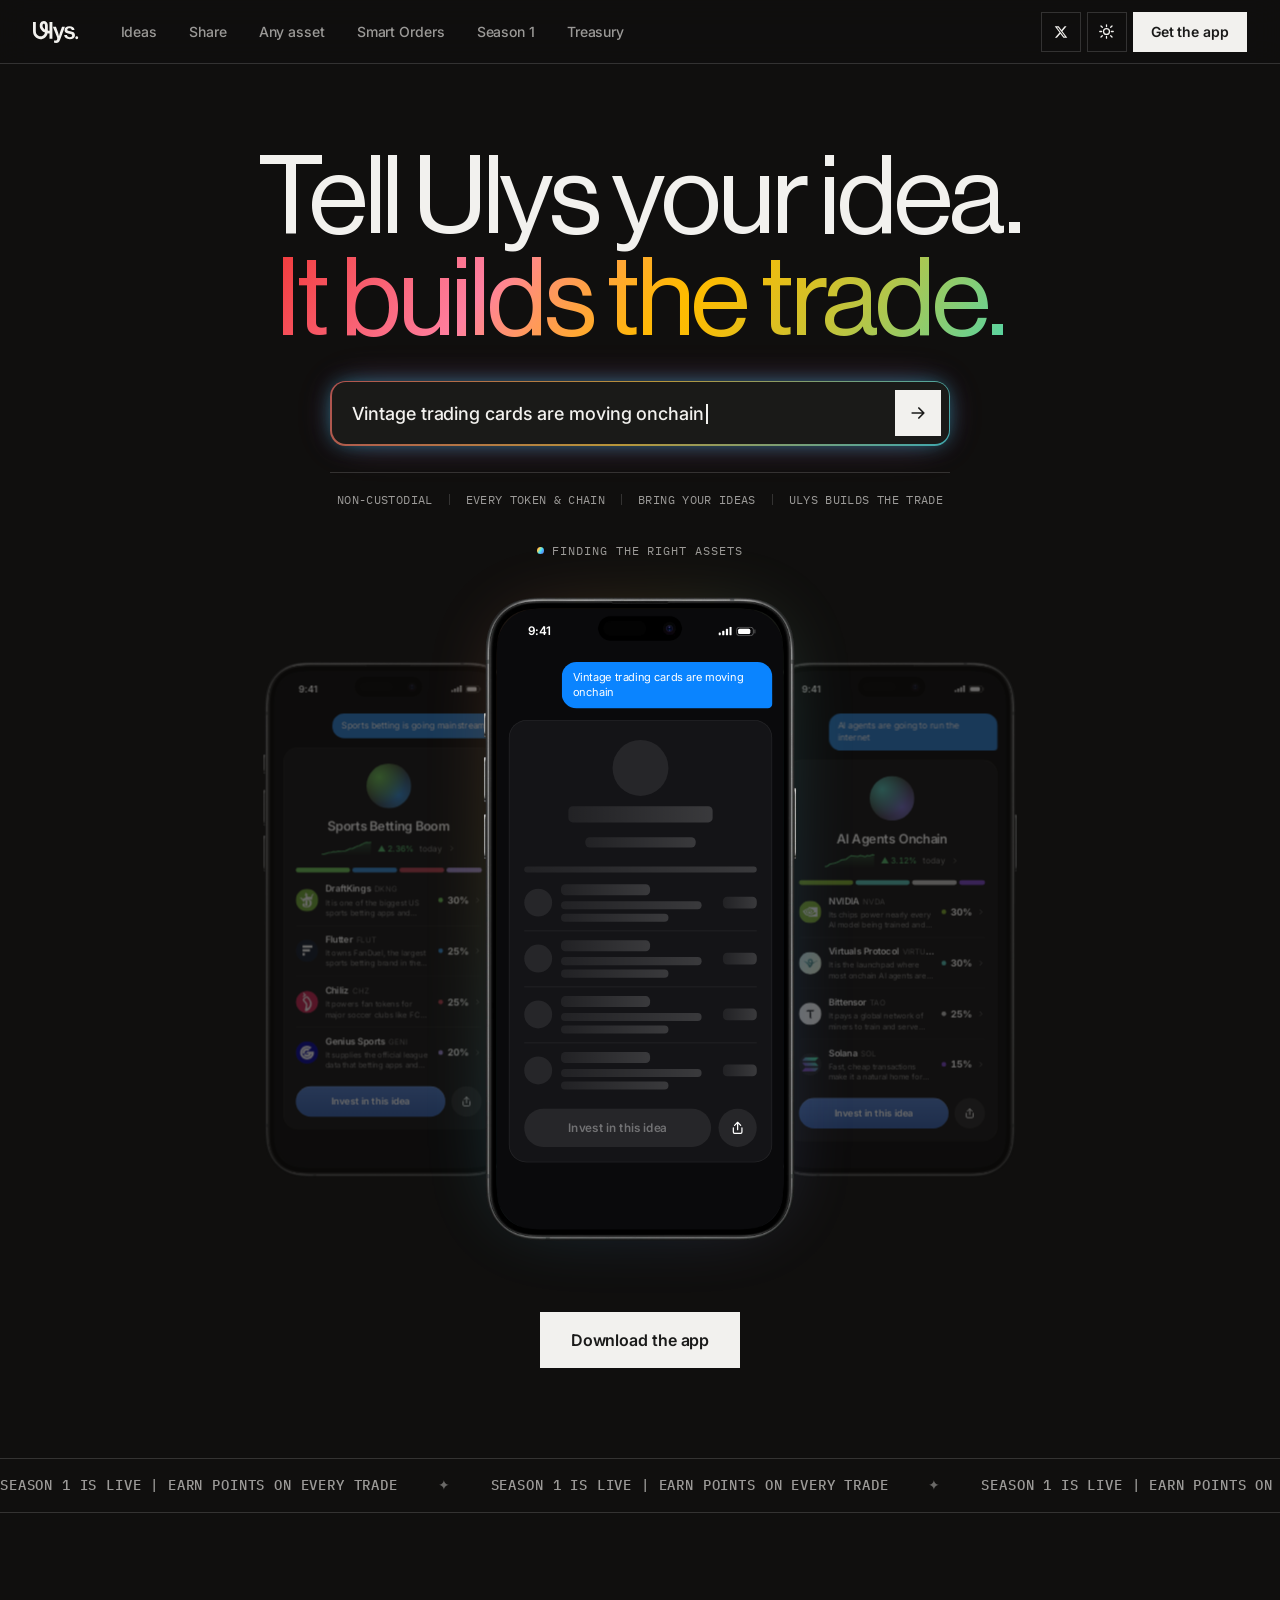
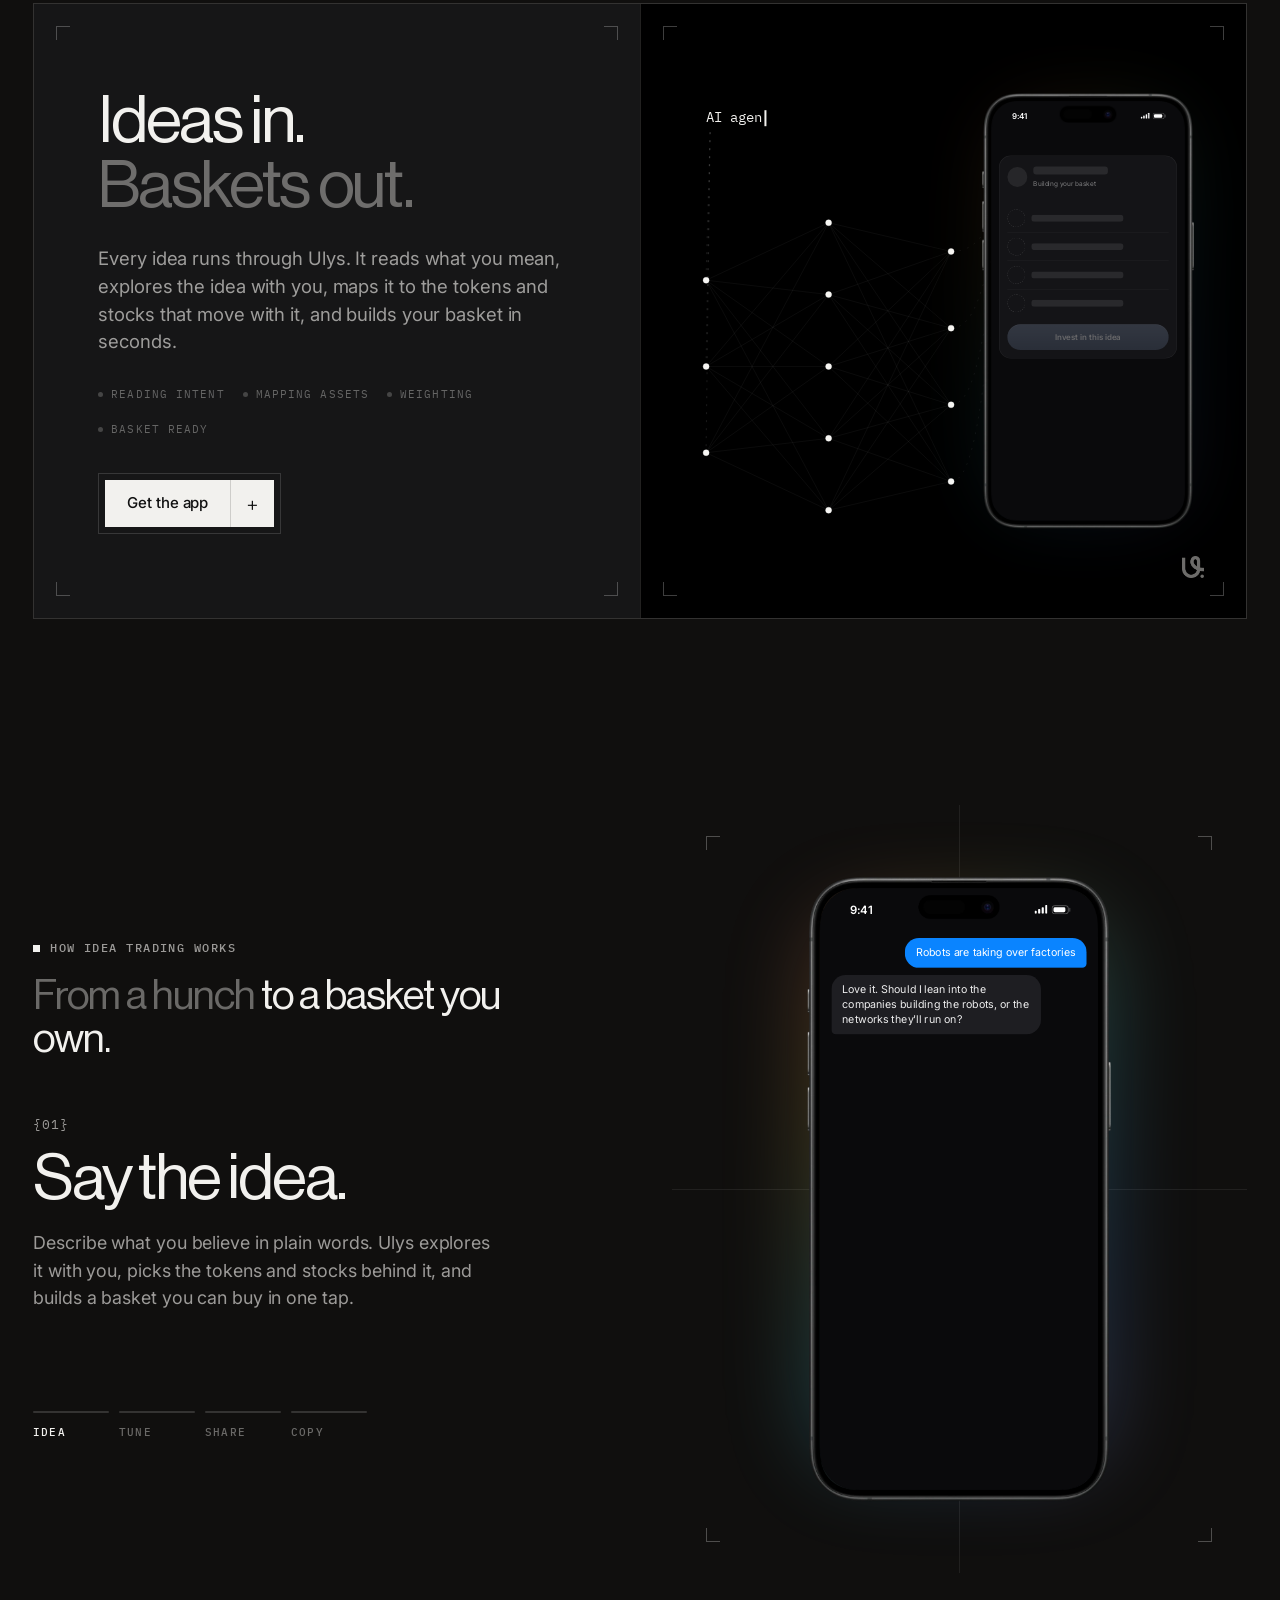
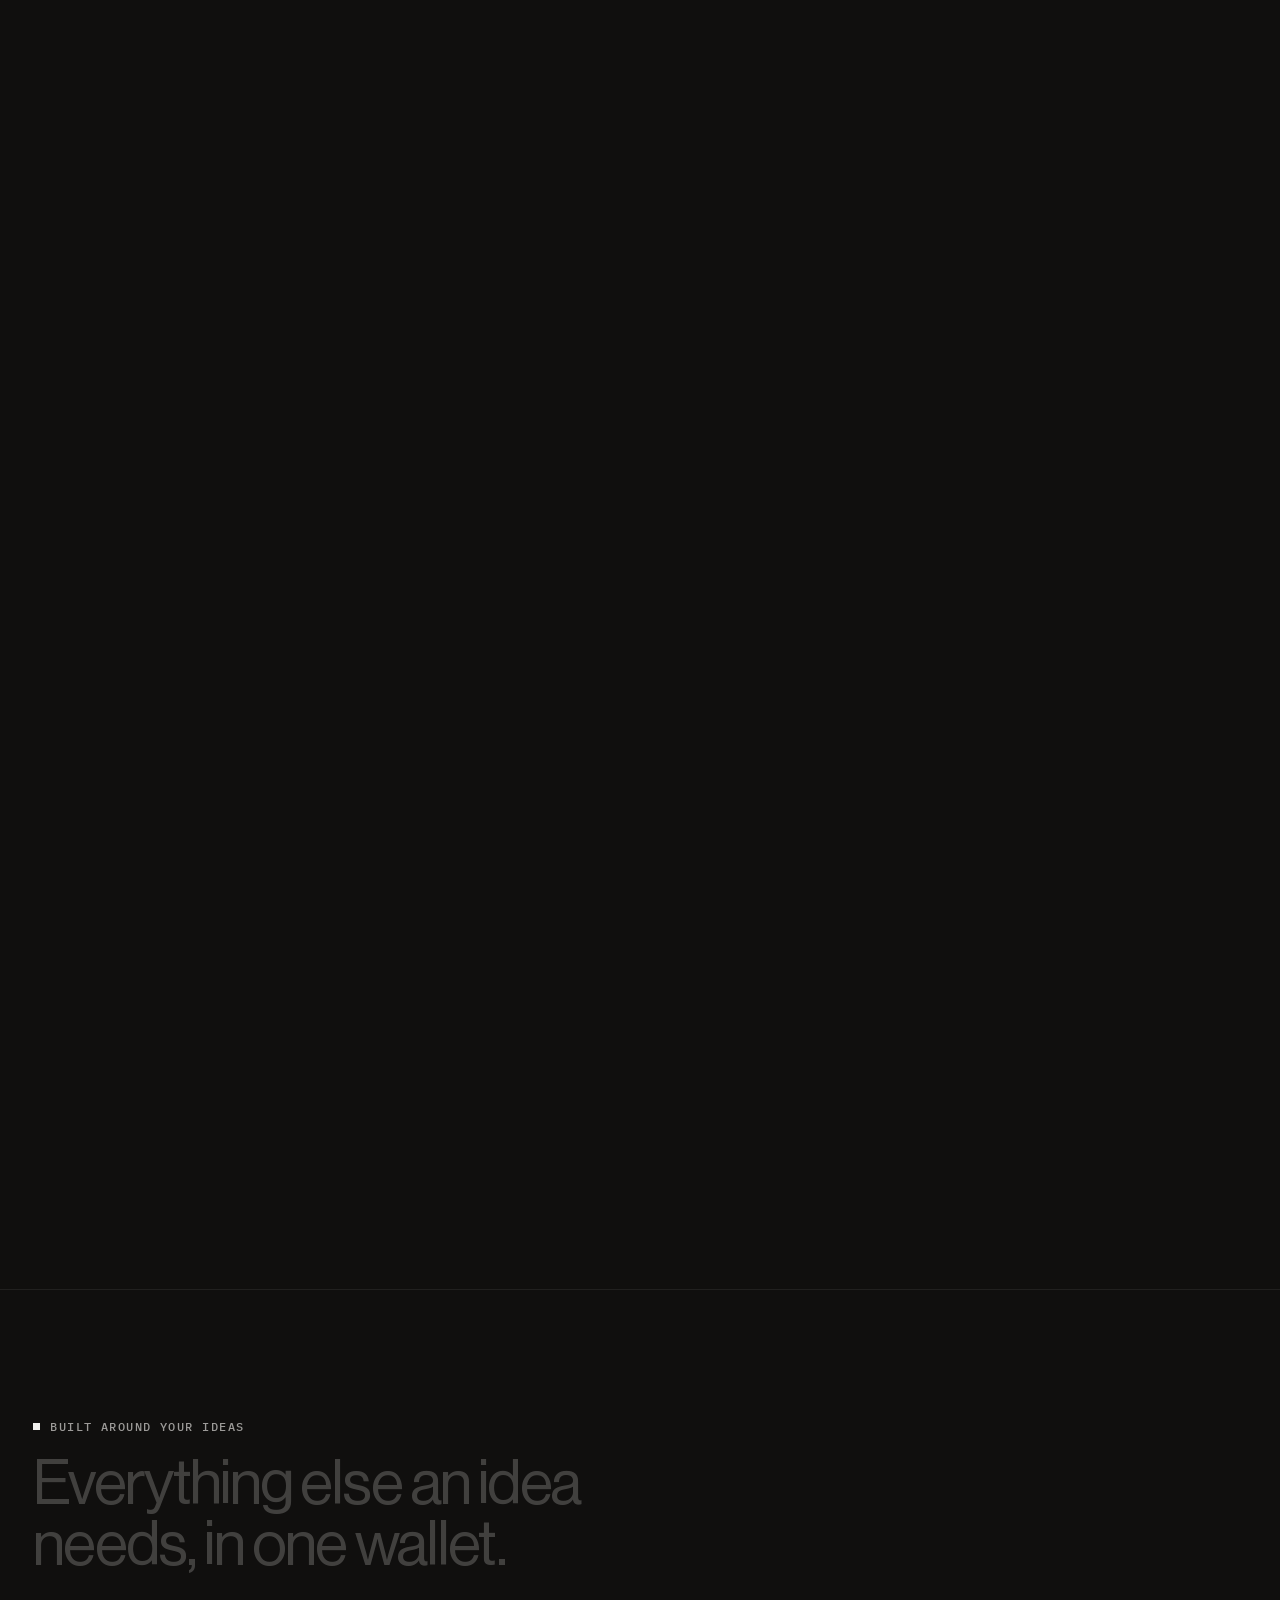
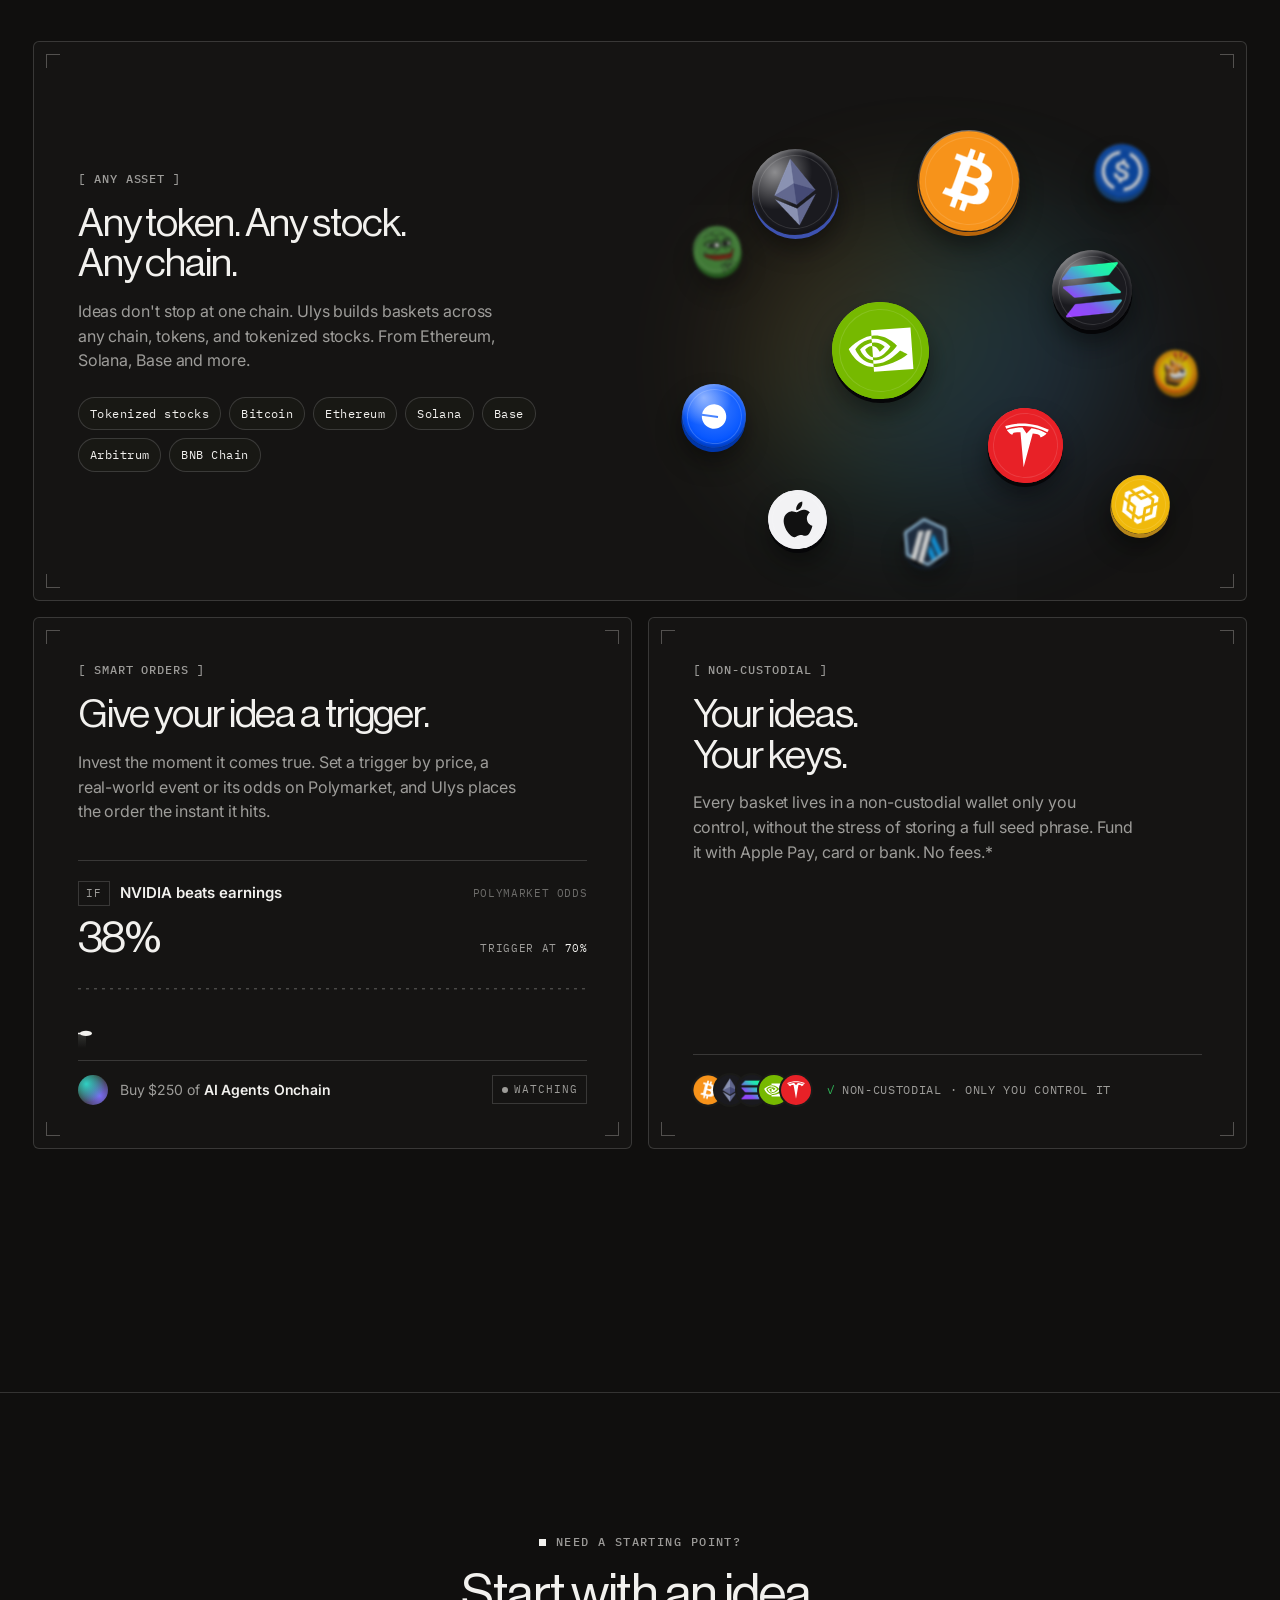
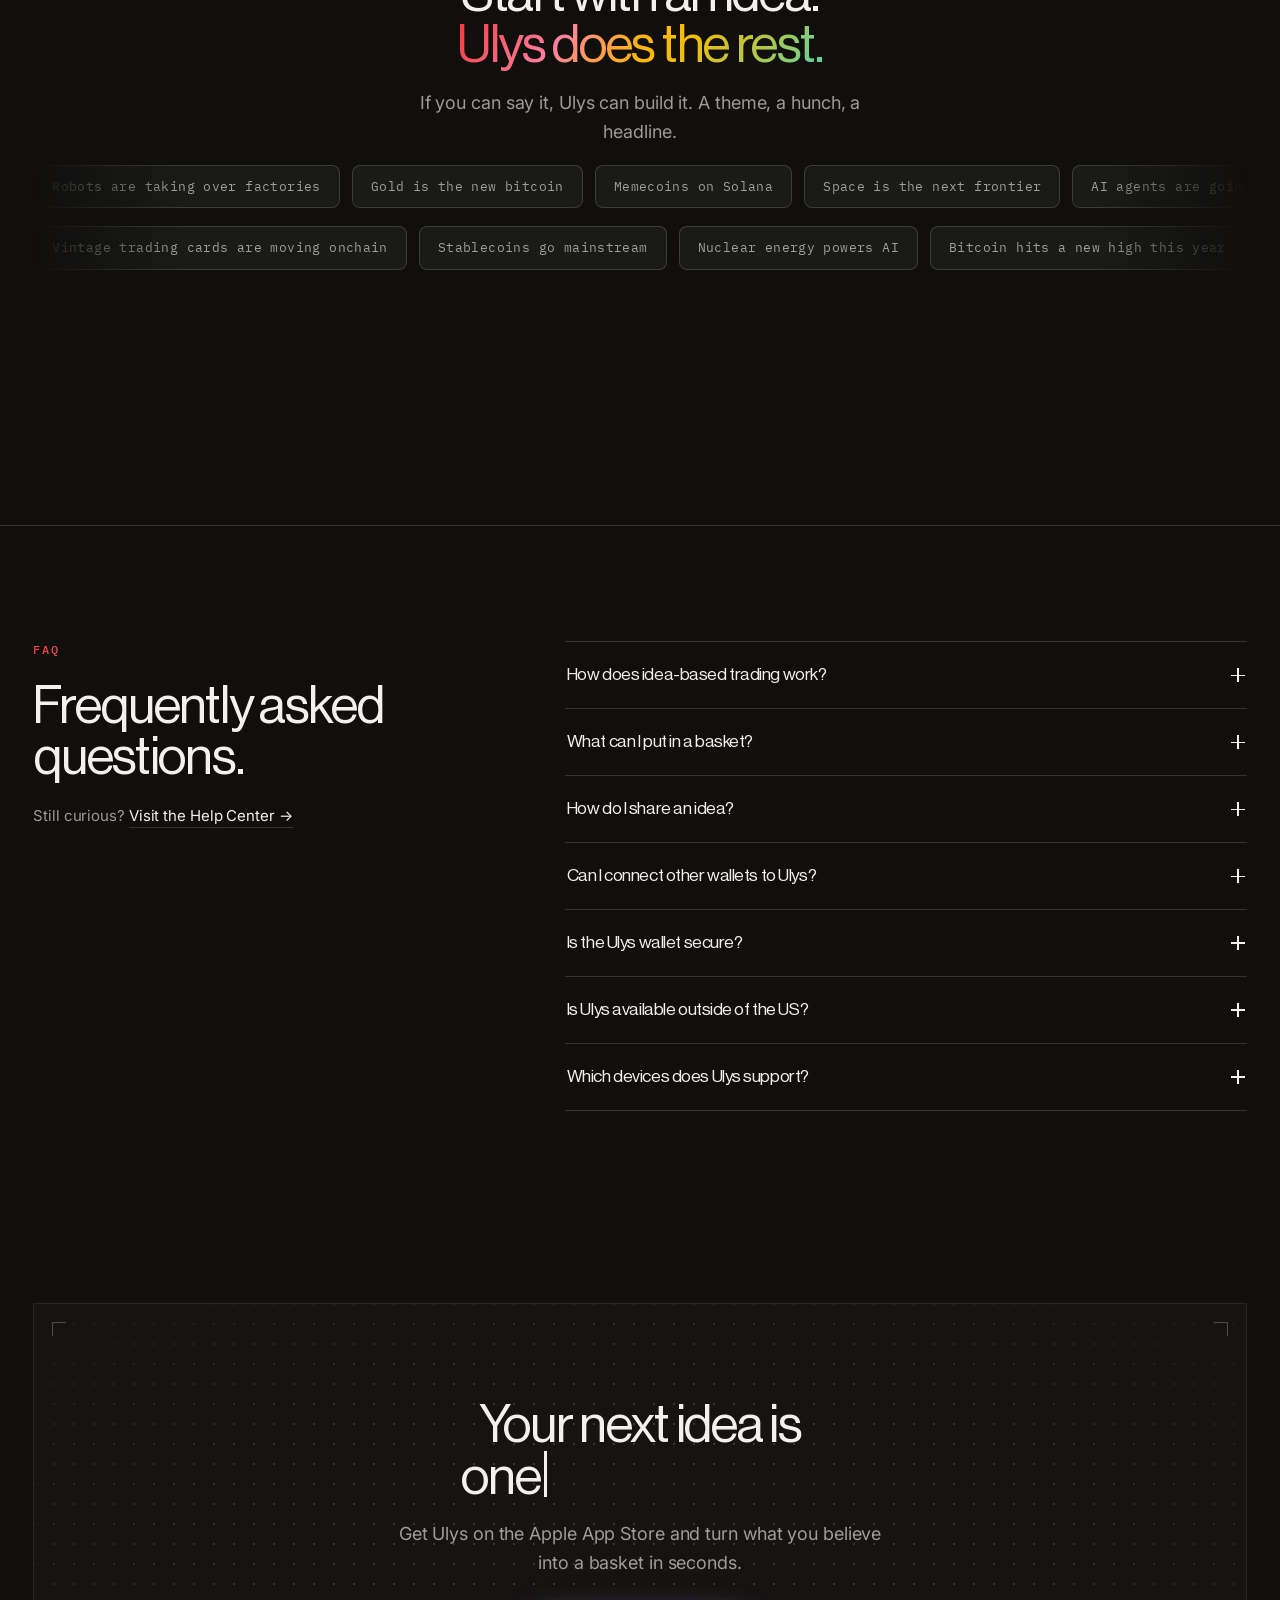
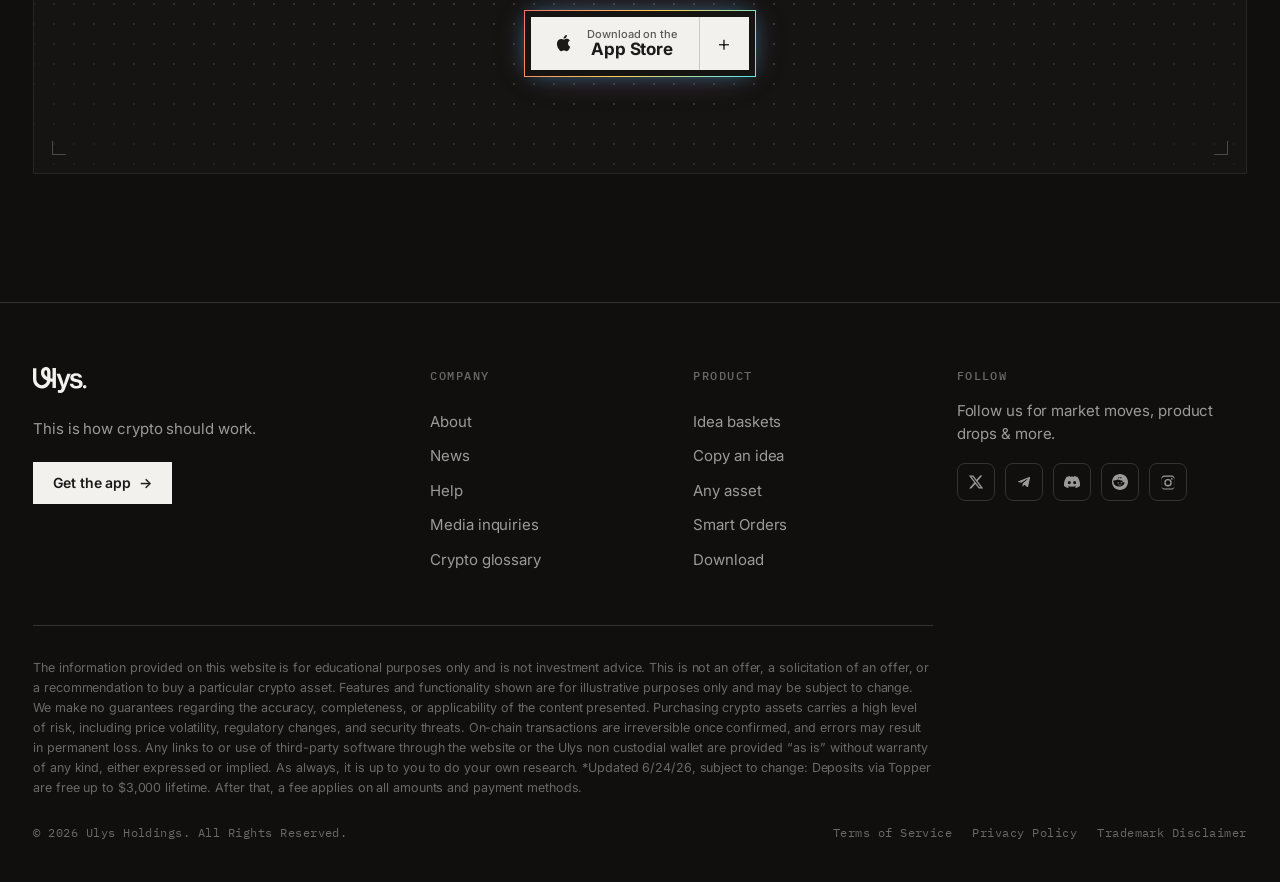
==== commit 988bc80e: "Story chat: messages flow top to bottom Co-Authored-By: Claude Opus 5.5 <noreply@anthropic.com>" ====
--- a/index.html
+++ b/index.html
@@ -8,7 +8,7 @@
   <link rel="preconnect" href="https://fonts.googleapis.com" />
   <link rel="preconnect" href="https://fonts.gstatic.com" crossorigin />
   <link href="https://fonts.googleapis.com/css2?family=Archivo:wght@400;500;600;700;800;900&family=IBM+Plex+Mono:wght@400;500;600&family=Inter:wght@300;400;500;600;700&display=swap" rel="stylesheet" />
-  <link rel="stylesheet" href="styles.css?v=84" />
+  <link rel="stylesheet" href="styles.css?v=85" />
   <script>(function(){try{if(localStorage.getItem('ulys-theme')!=='light')document.documentElement.setAttribute('data-theme','dark');}catch(e){}})();</script>
 </head>
 <body class="home">
--- a/styles.css
+++ b/styles.css
@@ -1227,3 +1227,6 @@
 .s-typing i:nth-child(2) { animation-delay: .15s; } .s-typing i:nth-child(3) { animation-delay: .3s; }
 @keyframes s-dot { 0%, 60%, 100% { transform: none; opacity: .45; } 30% { transform: translateY(-3px); opacity: 1; } }
 .s-thread .s-mini { flex: none; margin-top: 4px; opacity: 1 !important; transform: none !important; animation: fadeUp .45s var(--ease) both; }
+
+/* story chat fills top → bottom */
+.s-chat .s-thread { justify-content: flex-start; top: 70px; }
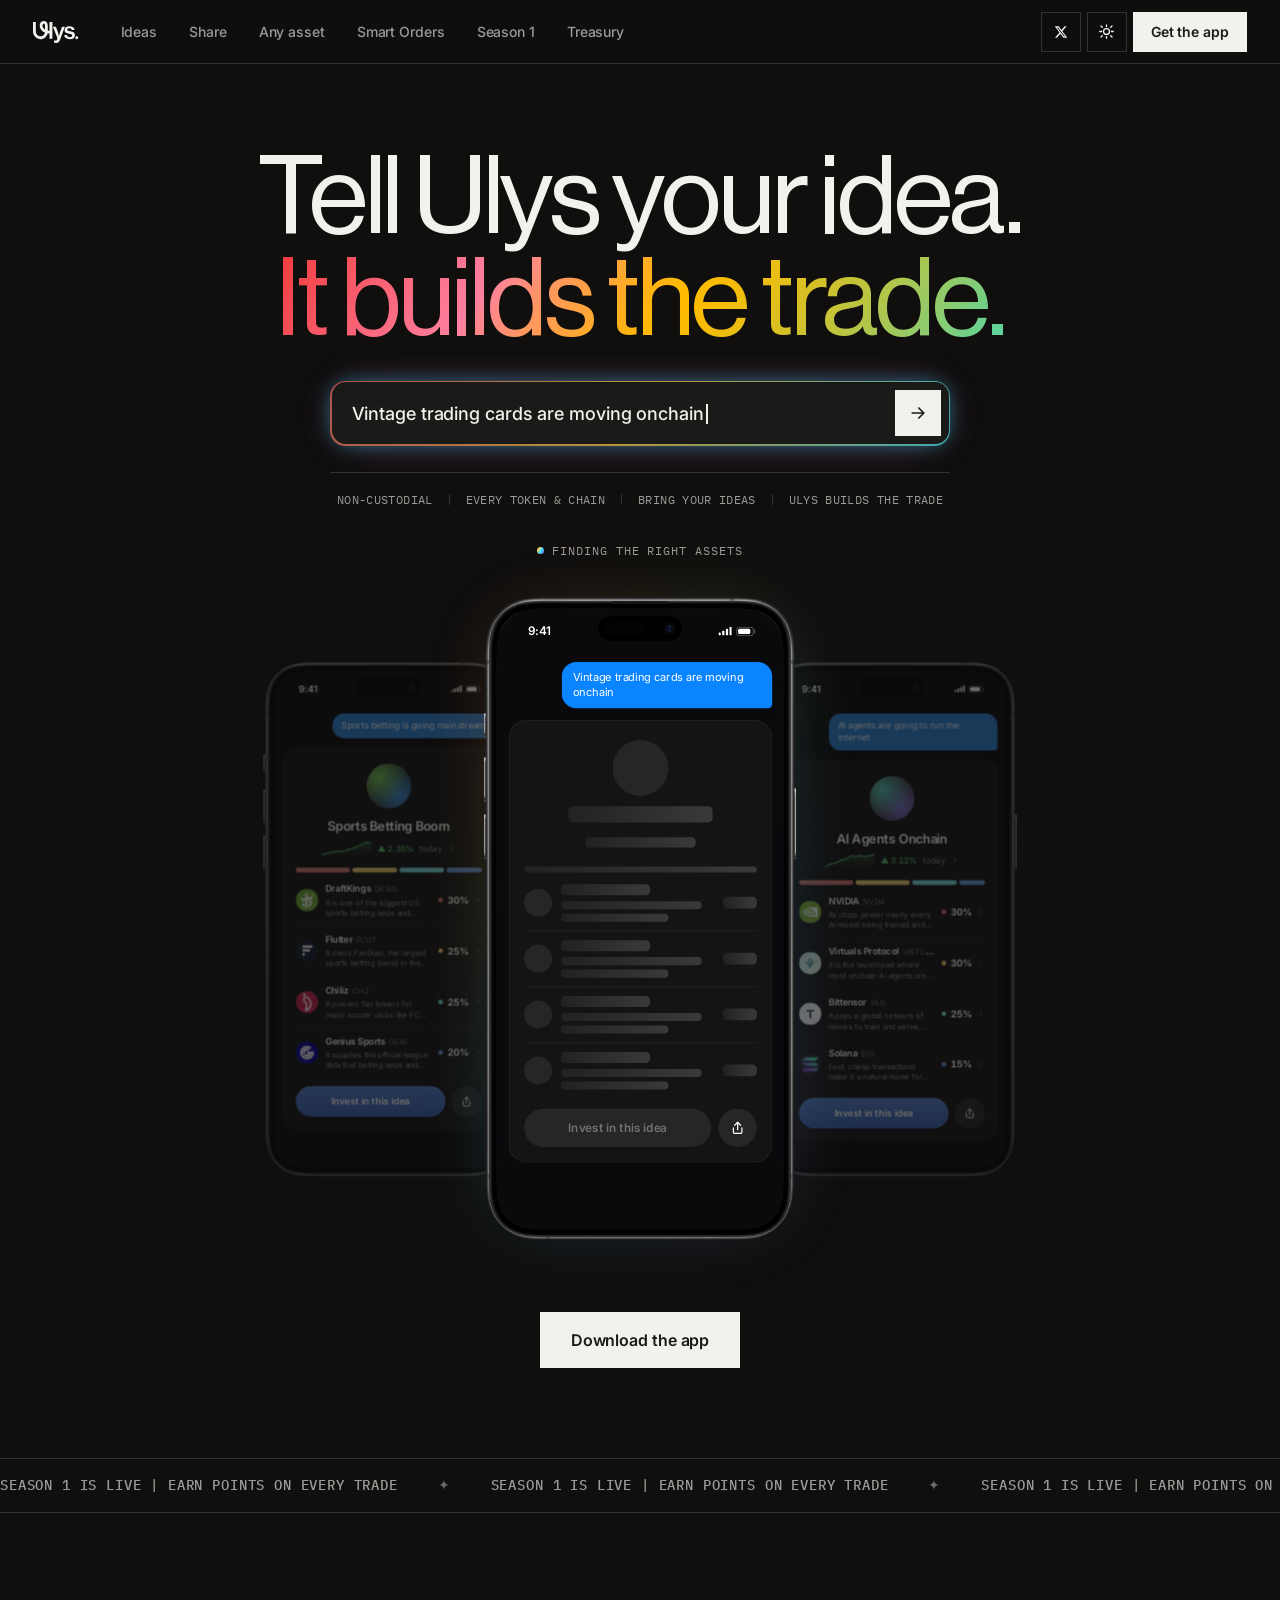
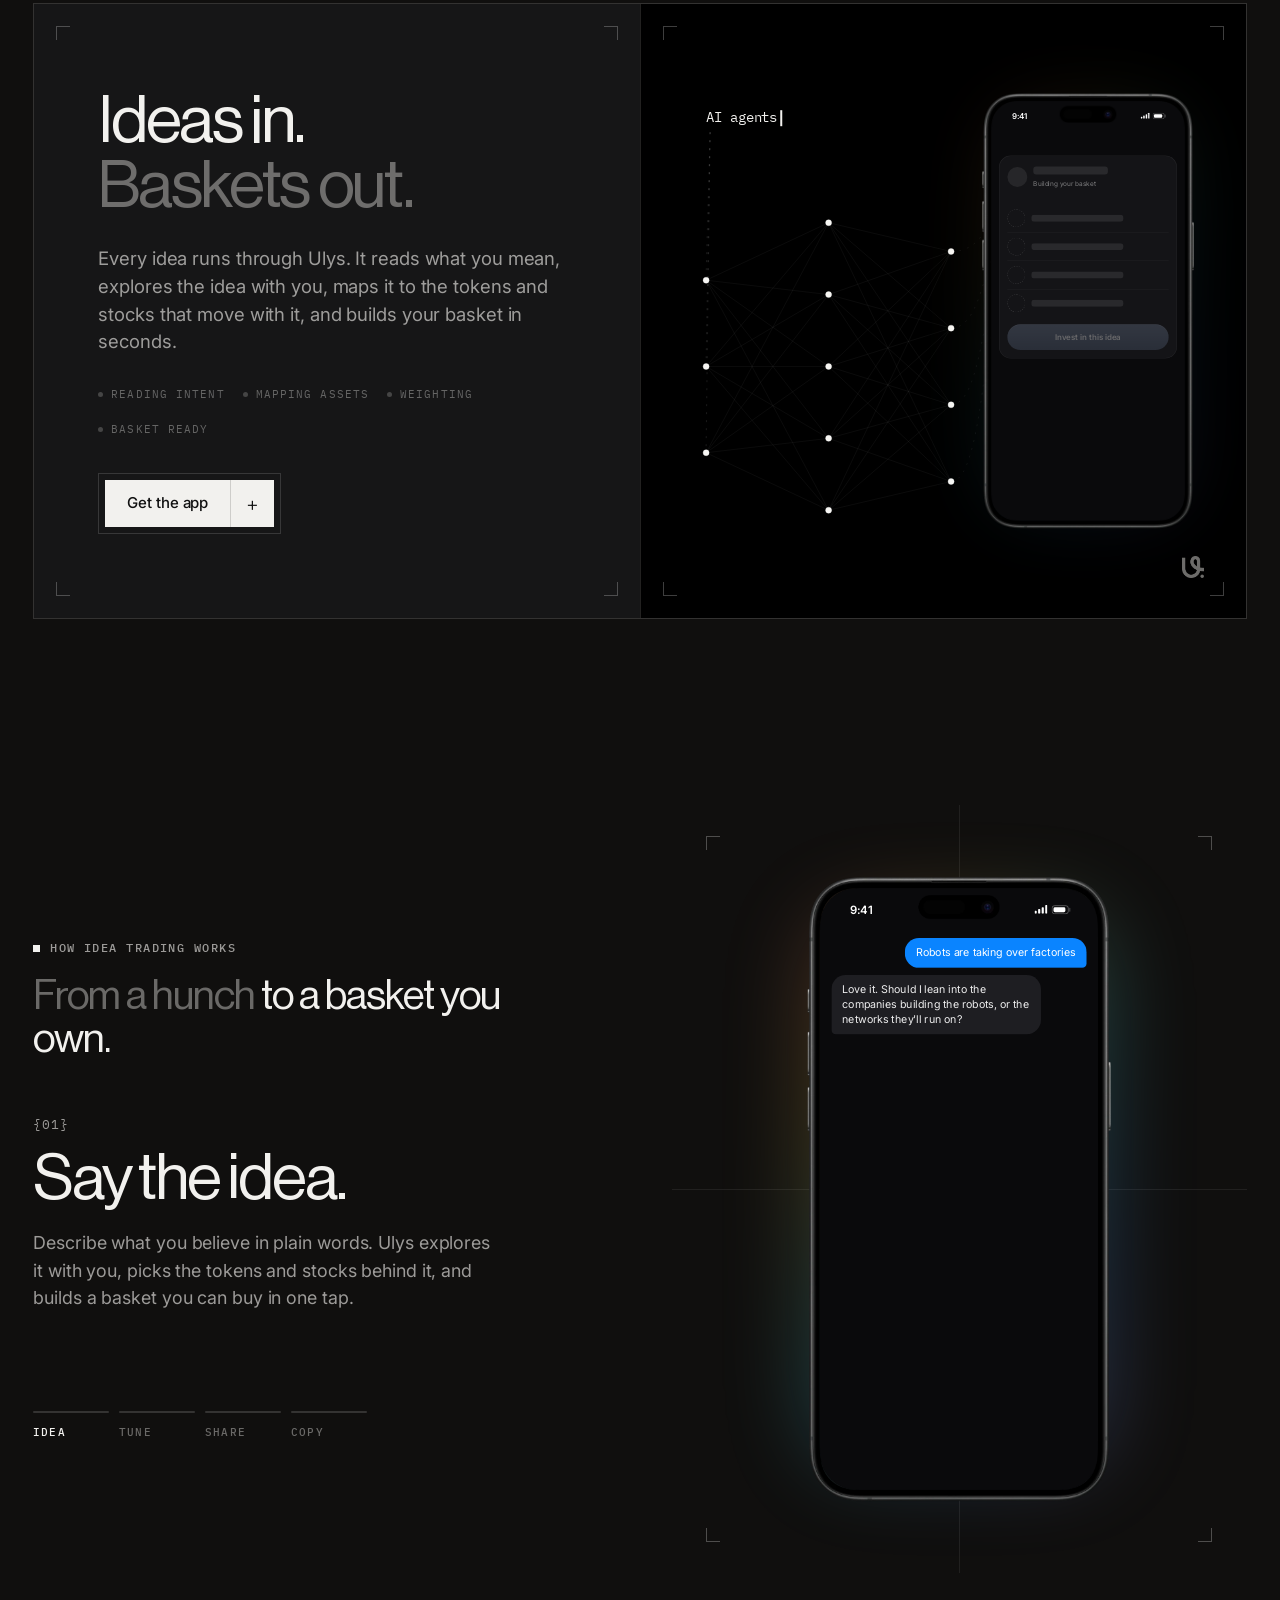
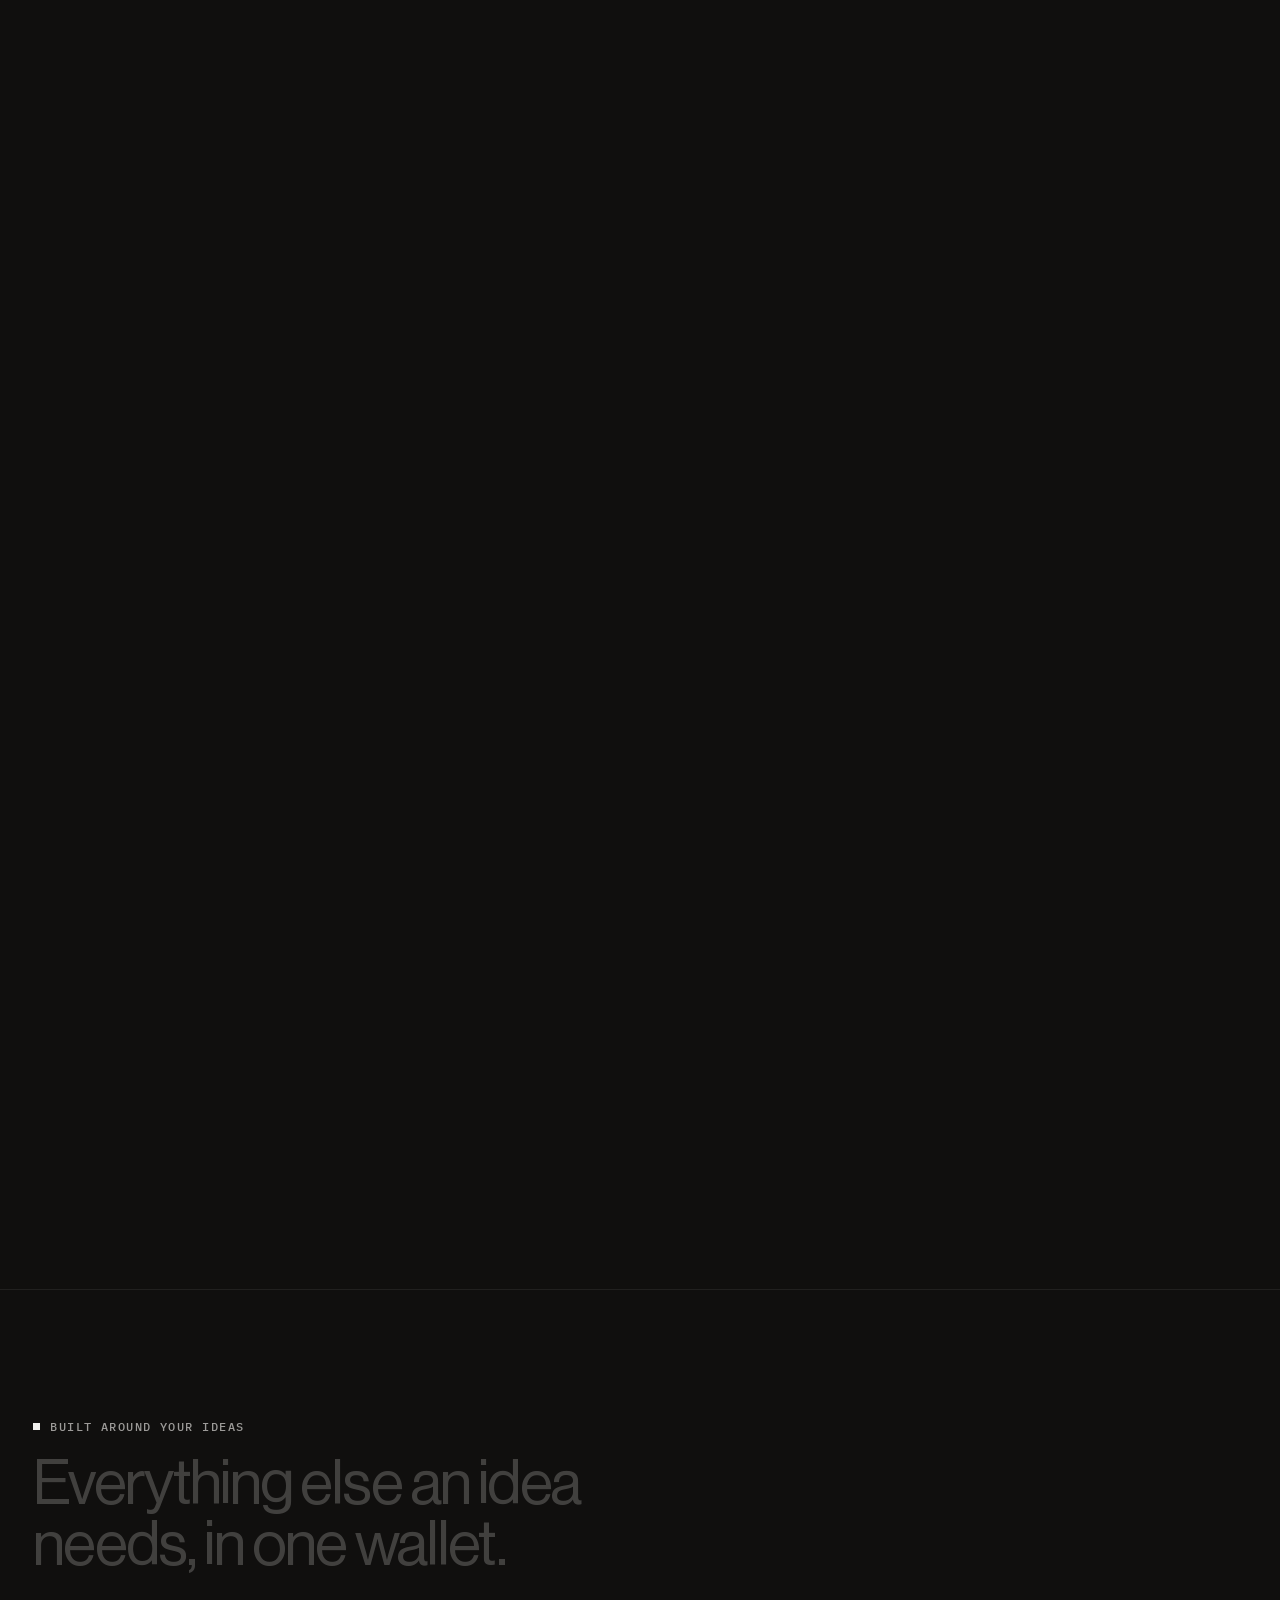
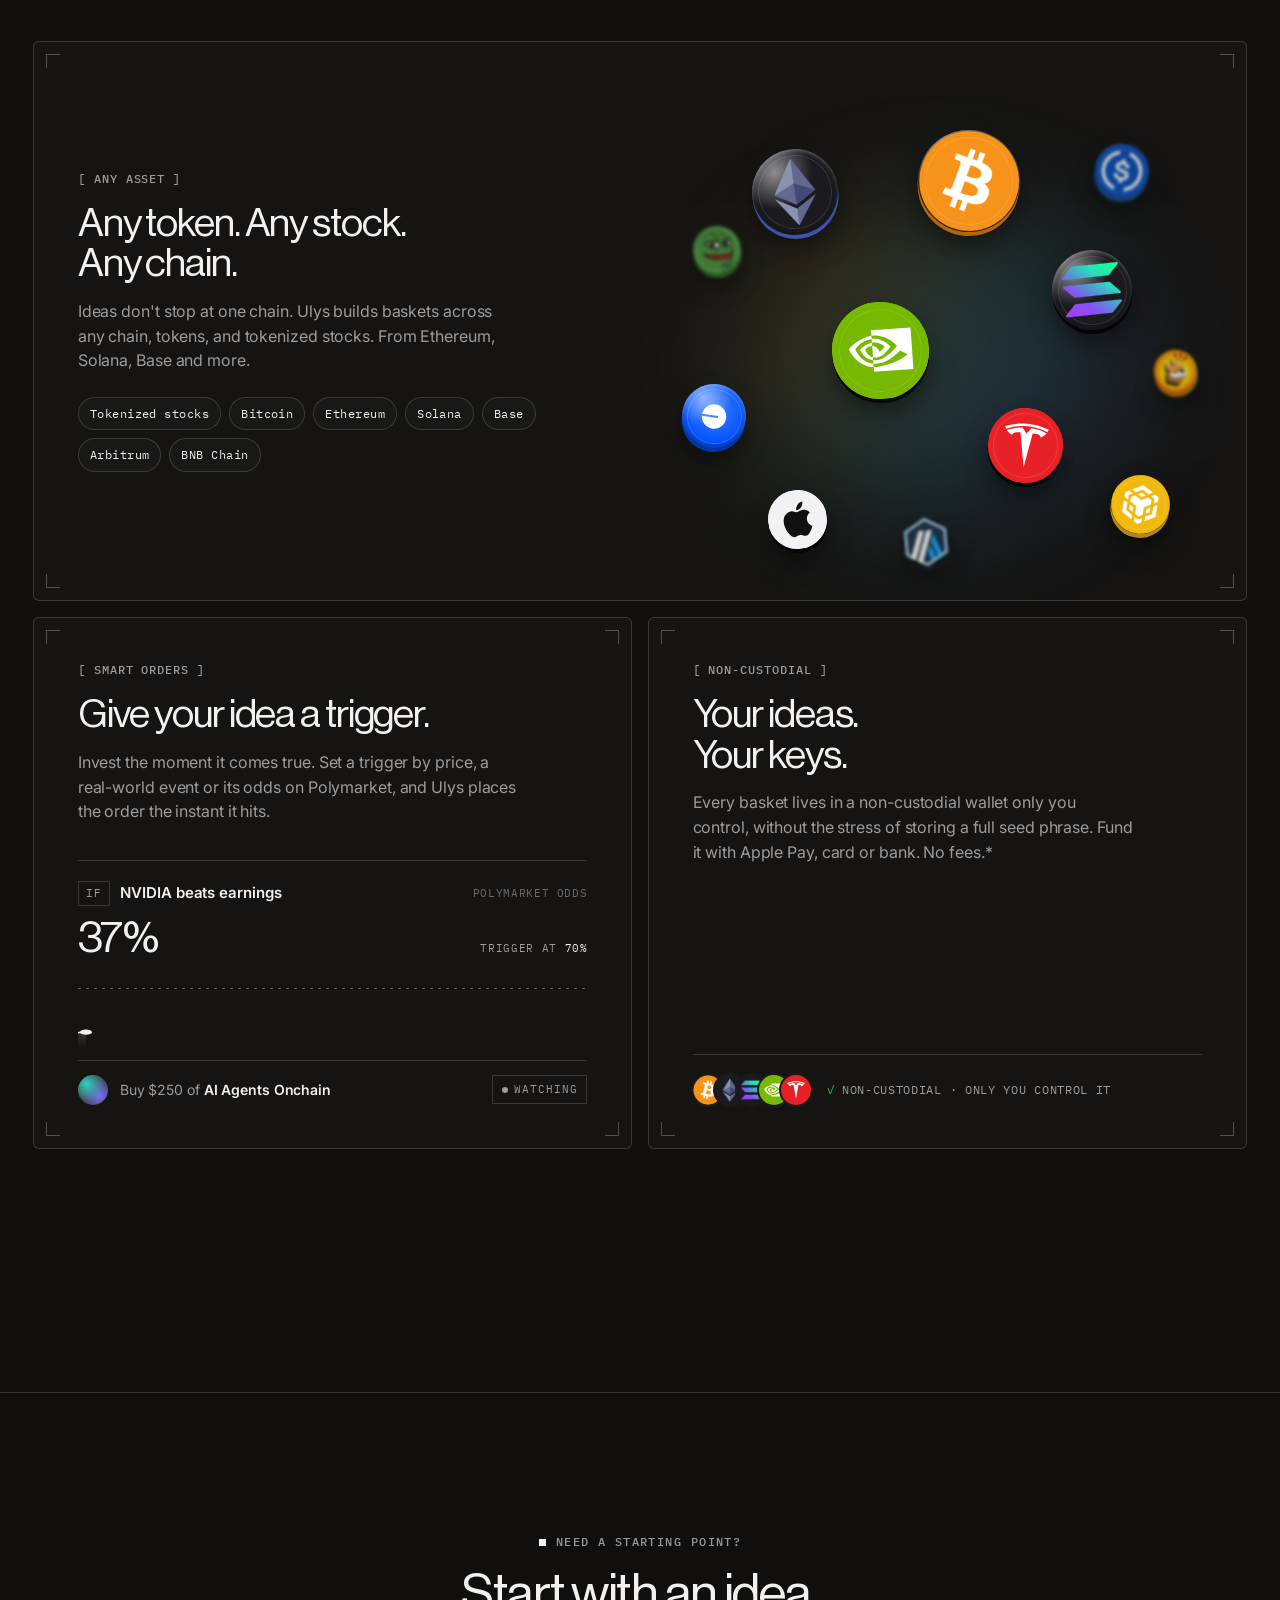
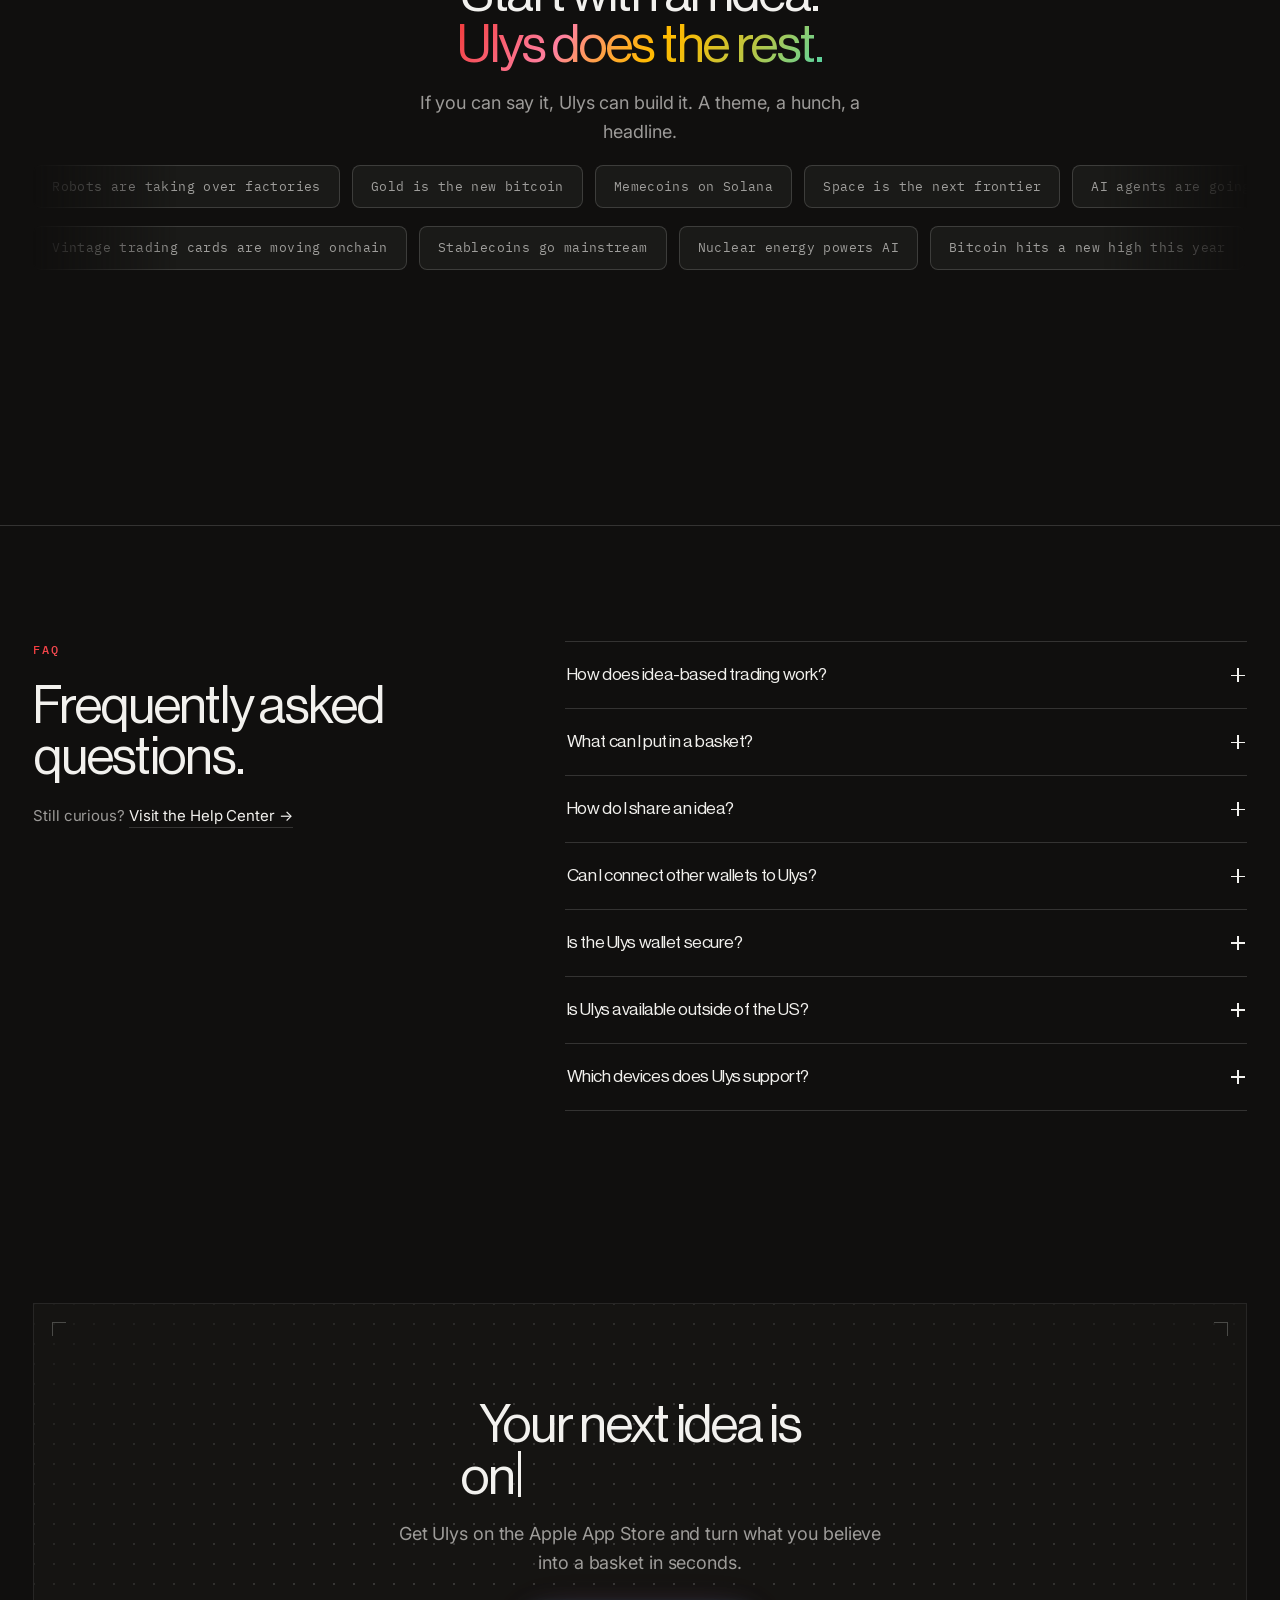
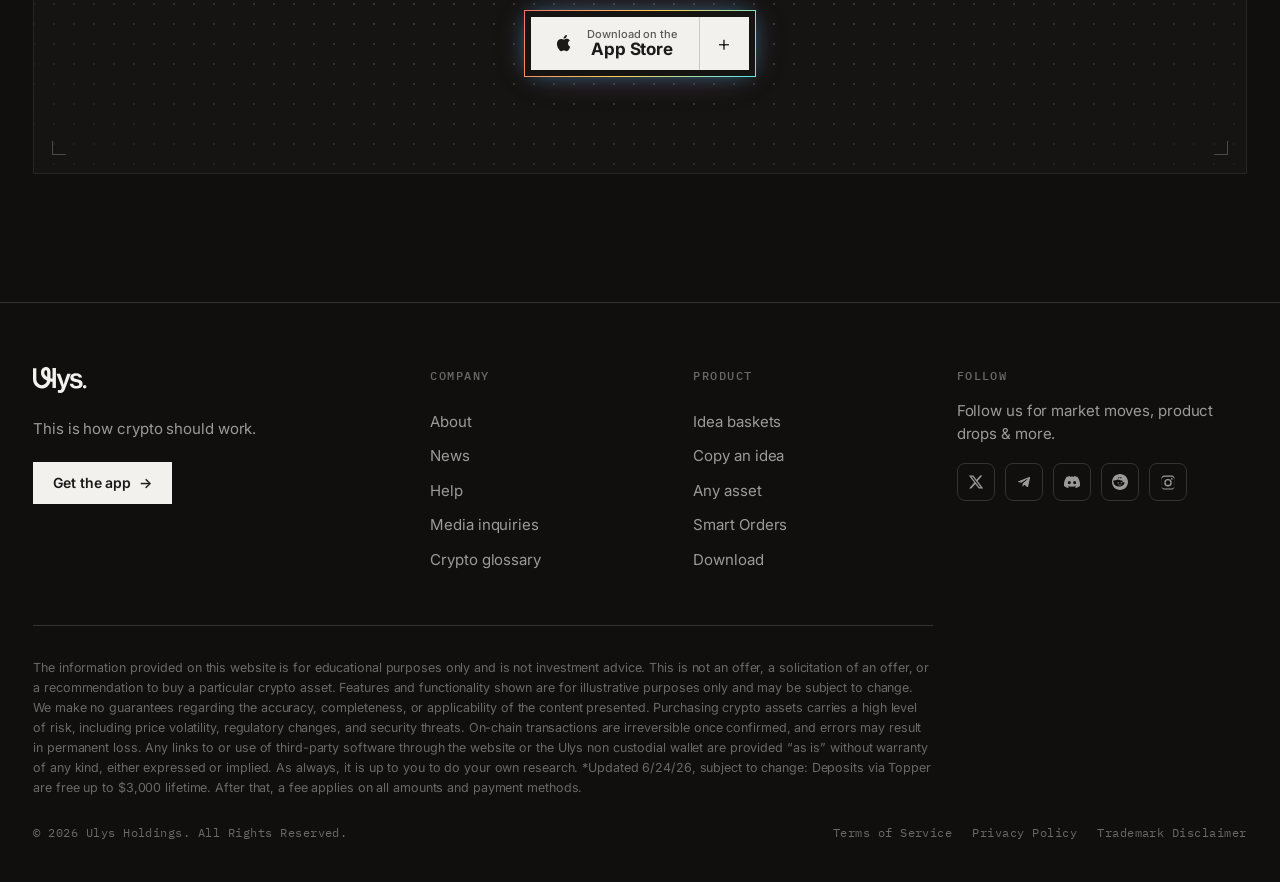
==== commit 3c6ab926: "Basket weights: solid brand-spectrum colors across all UIs (bars, dots, sliders) Co-Authored-By: Cla" ====
--- a/index.html
+++ b/index.html
@@ -8,7 +8,7 @@
   <link rel="preconnect" href="https://fonts.googleapis.com" />
   <link rel="preconnect" href="https://fonts.gstatic.com" crossorigin />
   <link href="https://fonts.googleapis.com/css2?family=Archivo:wght@400;500;600;700;800;900&family=IBM+Plex+Mono:wght@400;500;600&family=Inter:wght@300;400;500;600;700&display=swap" rel="stylesheet" />
-  <link rel="stylesheet" href="styles.css?v=85" />
+  <link rel="stylesheet" href="styles.css?v=88" />
   <script>(function(){try{if(localStorage.getItem('ulys-theme')!=='light')document.documentElement.setAttribute('data-theme','dark');}catch(e){}})();</script>
 </head>
 <body class="home">
--- a/styles.css
+++ b/styles.css
@@ -1230,3 +1230,32 @@
 
 /* story chat fills top → bottom */
 .s-chat .s-thread { justify-content: flex-start; top: 70px; }
+
+/* ============================================================
+   Basket weights use the brand spectrum everywhere (bars, % dots, sliders)
+   coral → gold → cyan → blue → violet, matching the glow
+   ============================================================ */
+:root { --w1: #f4706d; --w2: #ffcf4c; --w3: #54e9f2; --w4: #4c9eff; --w5: #a6a3f8; }
+:is(.bk-bar, .s-bar, .n-bar) > span:nth-child(1) { background: linear-gradient(90deg, var(--w1), var(--w2)) !important; }
+:is(.bk-bar, .s-bar, .n-bar) > span:nth-child(2) { background: linear-gradient(90deg, var(--w2), var(--w3)) !important; }
+:is(.bk-bar, .s-bar, .n-bar) > span:nth-child(3) { background: linear-gradient(90deg, var(--w3), var(--w4)) !important; }
+:is(.bk-bar, .s-bar, .n-bar) > span:nth-child(4) { background: linear-gradient(90deg, var(--w4), var(--w5)) !important; }
+:is(.bk-rows, .s-rows, .n-rows) > li:nth-child(1) :is(.bk-pct, .s-pct, .n-pct) i { background: var(--w1) !important; }
+:is(.bk-rows, .s-rows, .n-rows) > li:nth-child(2) :is(.bk-pct, .s-pct, .n-pct) i { background: var(--w2) !important; }
+:is(.bk-rows, .s-rows, .n-rows) > li:nth-child(3) :is(.bk-pct, .s-pct, .n-pct) i { background: var(--w3) !important; }
+:is(.bk-rows, .s-rows, .n-rows) > li:nth-child(4) :is(.bk-pct, .s-pct, .n-pct) i { background: var(--w4) !important; }
+/* weight sliders: the filled part of each track follows the same order */
+.s-slide:nth-child(1) .s-range { --c: var(--w1) !important; }
+.s-slide:nth-child(2) .s-range { --c: var(--w2) !important; }
+.s-slide:nth-child(3) .s-range { --c: var(--w3) !important; }
+.s-slide:nth-child(4) .s-range { --c: var(--w4) !important; }
+/* loading placeholders keep their neutral grey (not the spectrum) */
+.basket-card.is-skeleton .bk-bar > span { background: rgba(255,255,255,.08) !important; }
+.basket-card.is-thinking .bk-bar > span { background: linear-gradient(90deg, rgba(255,255,255,.06) 0%, rgba(255,255,255,.16) 50%, rgba(255,255,255,.06) 100%) !important; background-size: 200% 100% !important; }
+/* weight segments: solid brand colors (no gradient inside a segment) */
+:is(.bk-bar, .s-bar, .n-bar) > span:nth-child(1) { background: var(--w1) !important; }
+:is(.bk-bar, .s-bar, .n-bar) > span:nth-child(2) { background: var(--w2) !important; }
+:is(.bk-bar, .s-bar, .n-bar) > span:nth-child(3) { background: var(--w3) !important; }
+:is(.bk-bar, .s-bar, .n-bar) > span:nth-child(4) { background: var(--w4) !important; }
+.basket-card.is-skeleton .bk-bar > span { background: rgba(255,255,255,.08) !important; }
+.basket-card.is-thinking .bk-bar > span { background: linear-gradient(90deg, rgba(255,255,255,.06) 0%, rgba(255,255,255,.16) 50%, rgba(255,255,255,.06) 100%) !important; background-size: 200% 100% !important; }
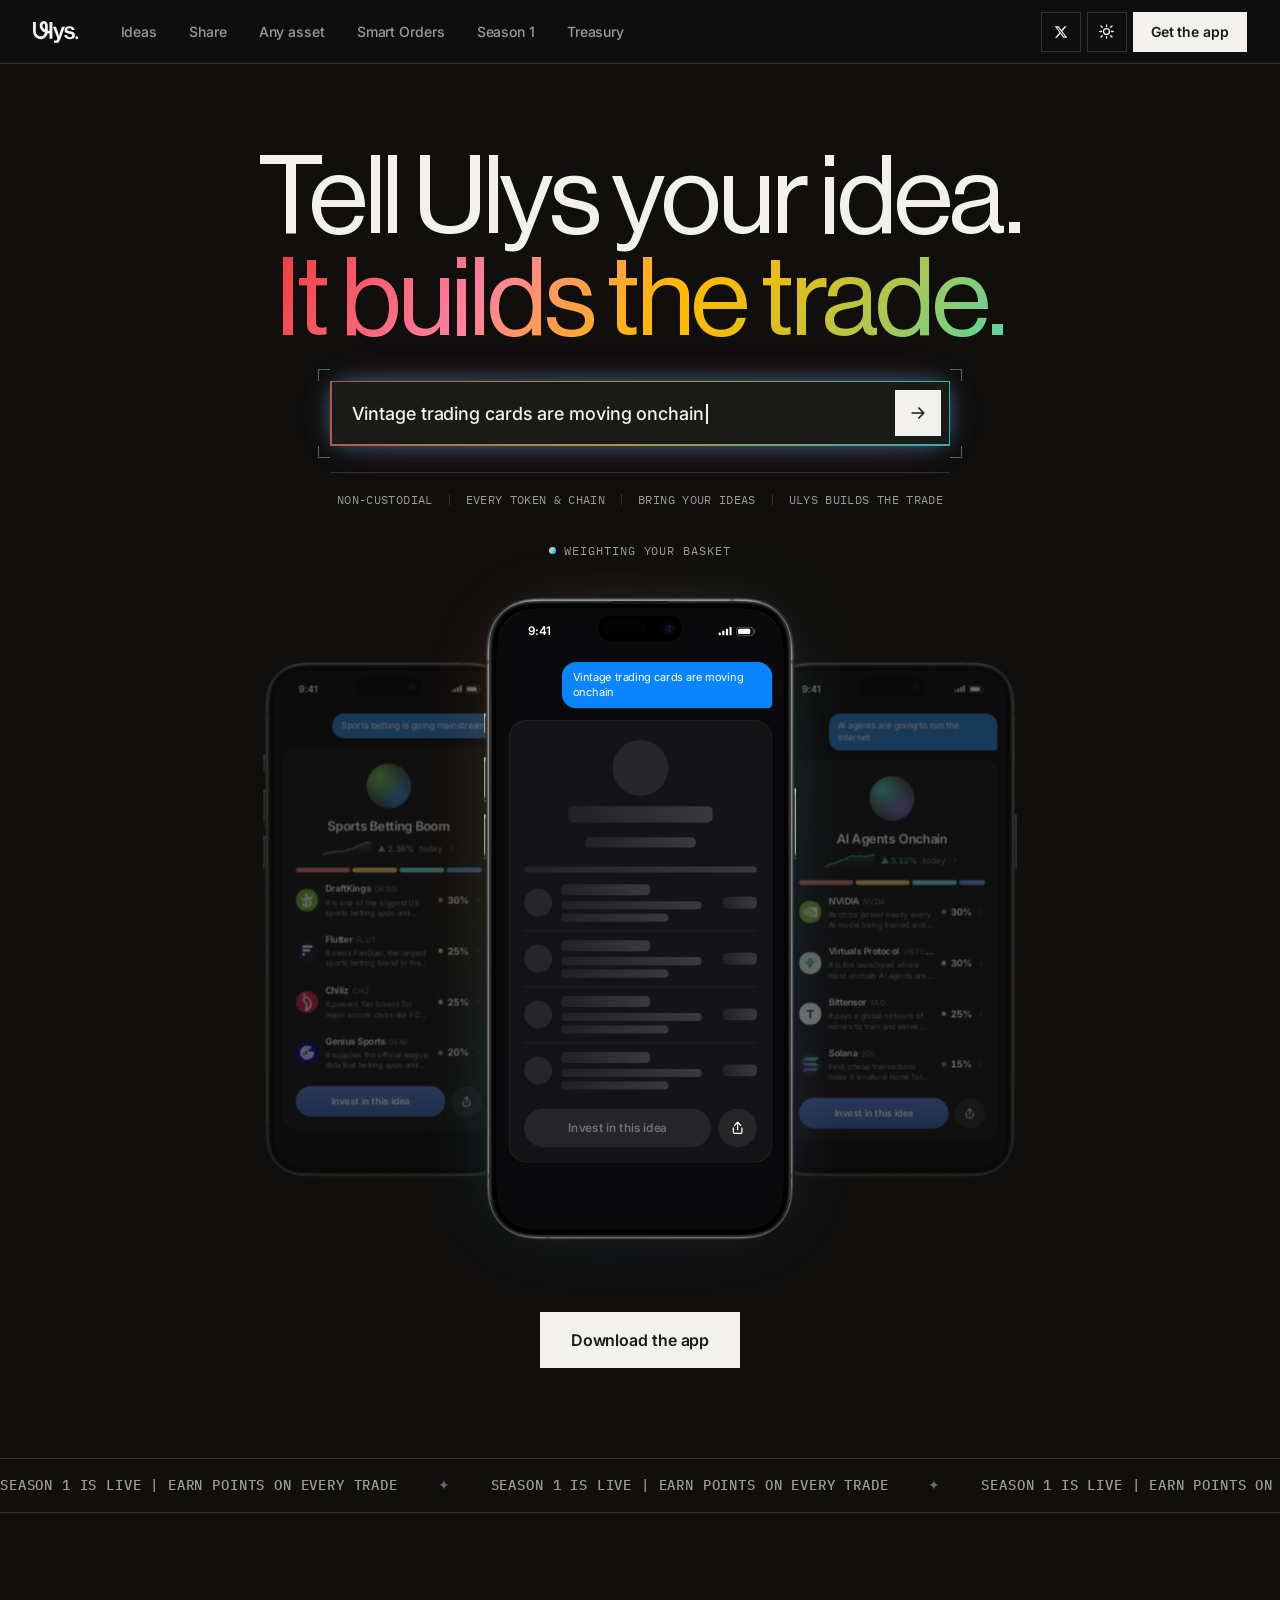
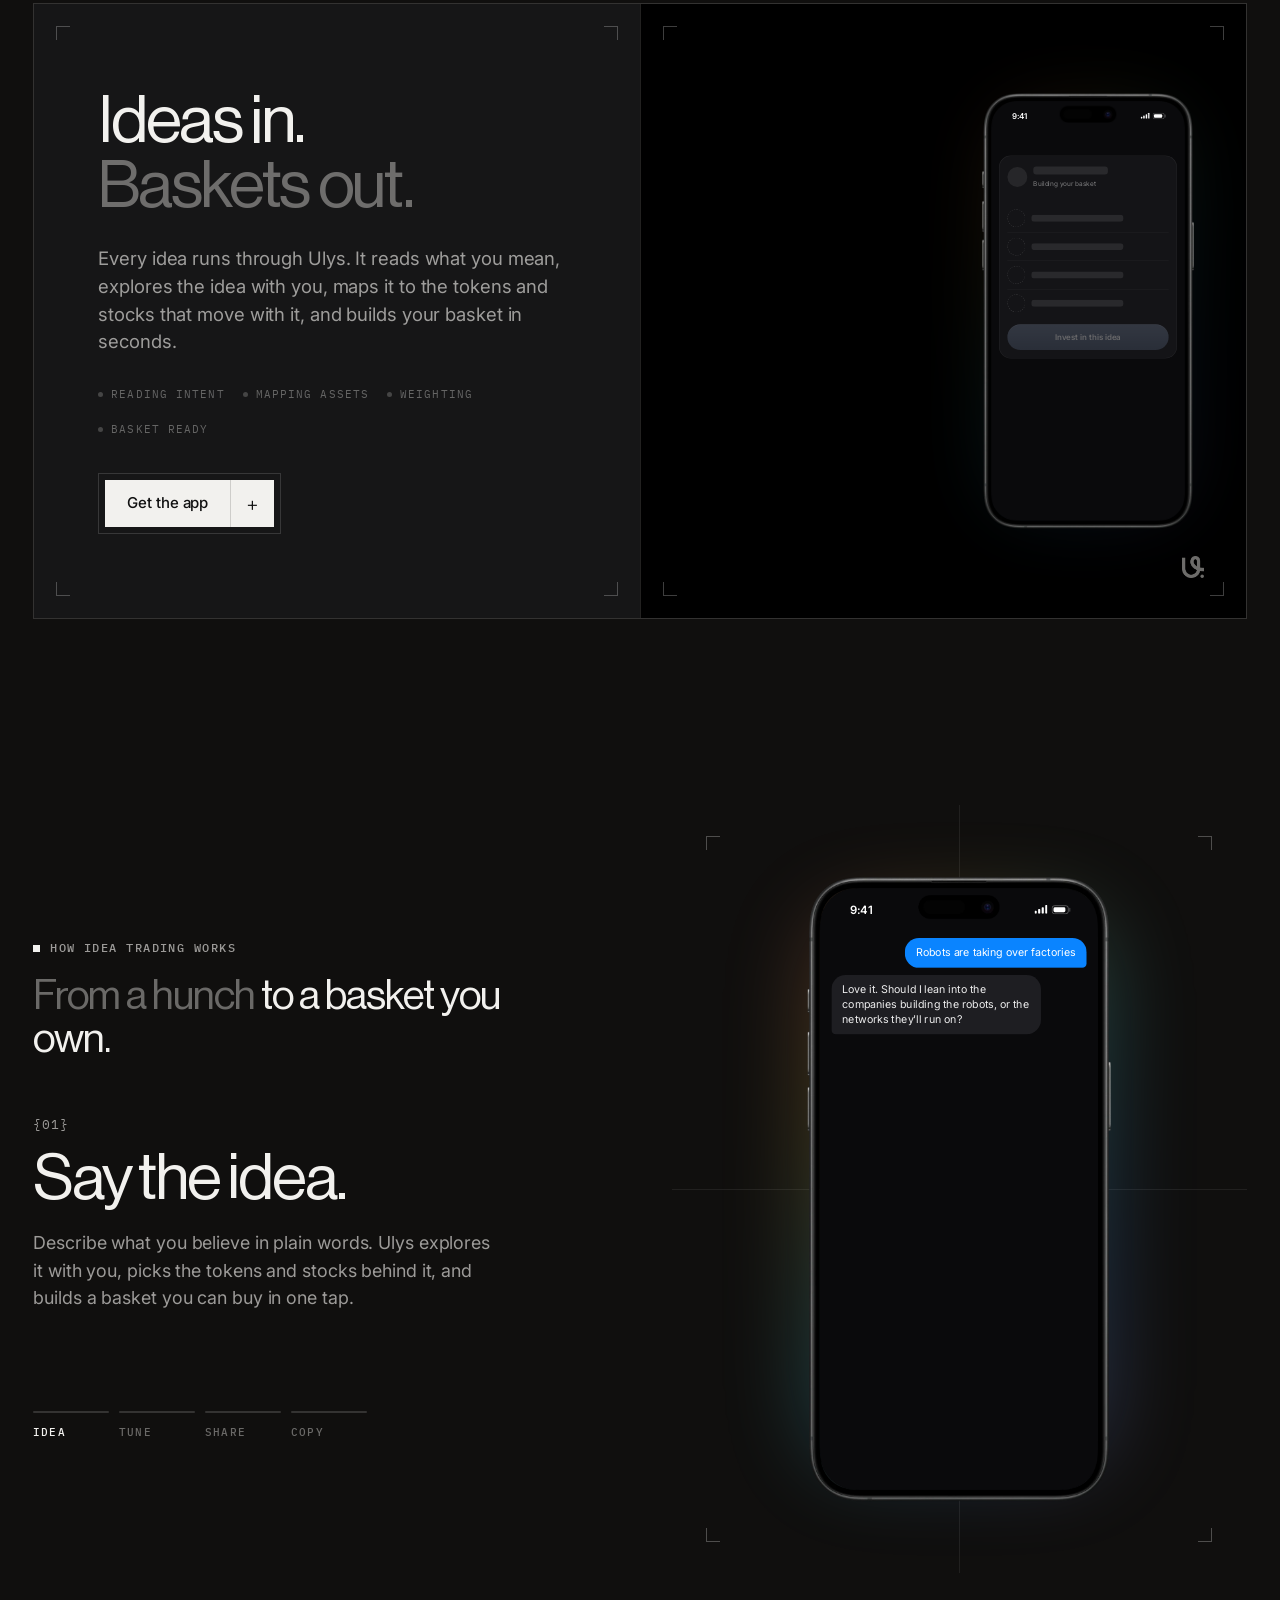
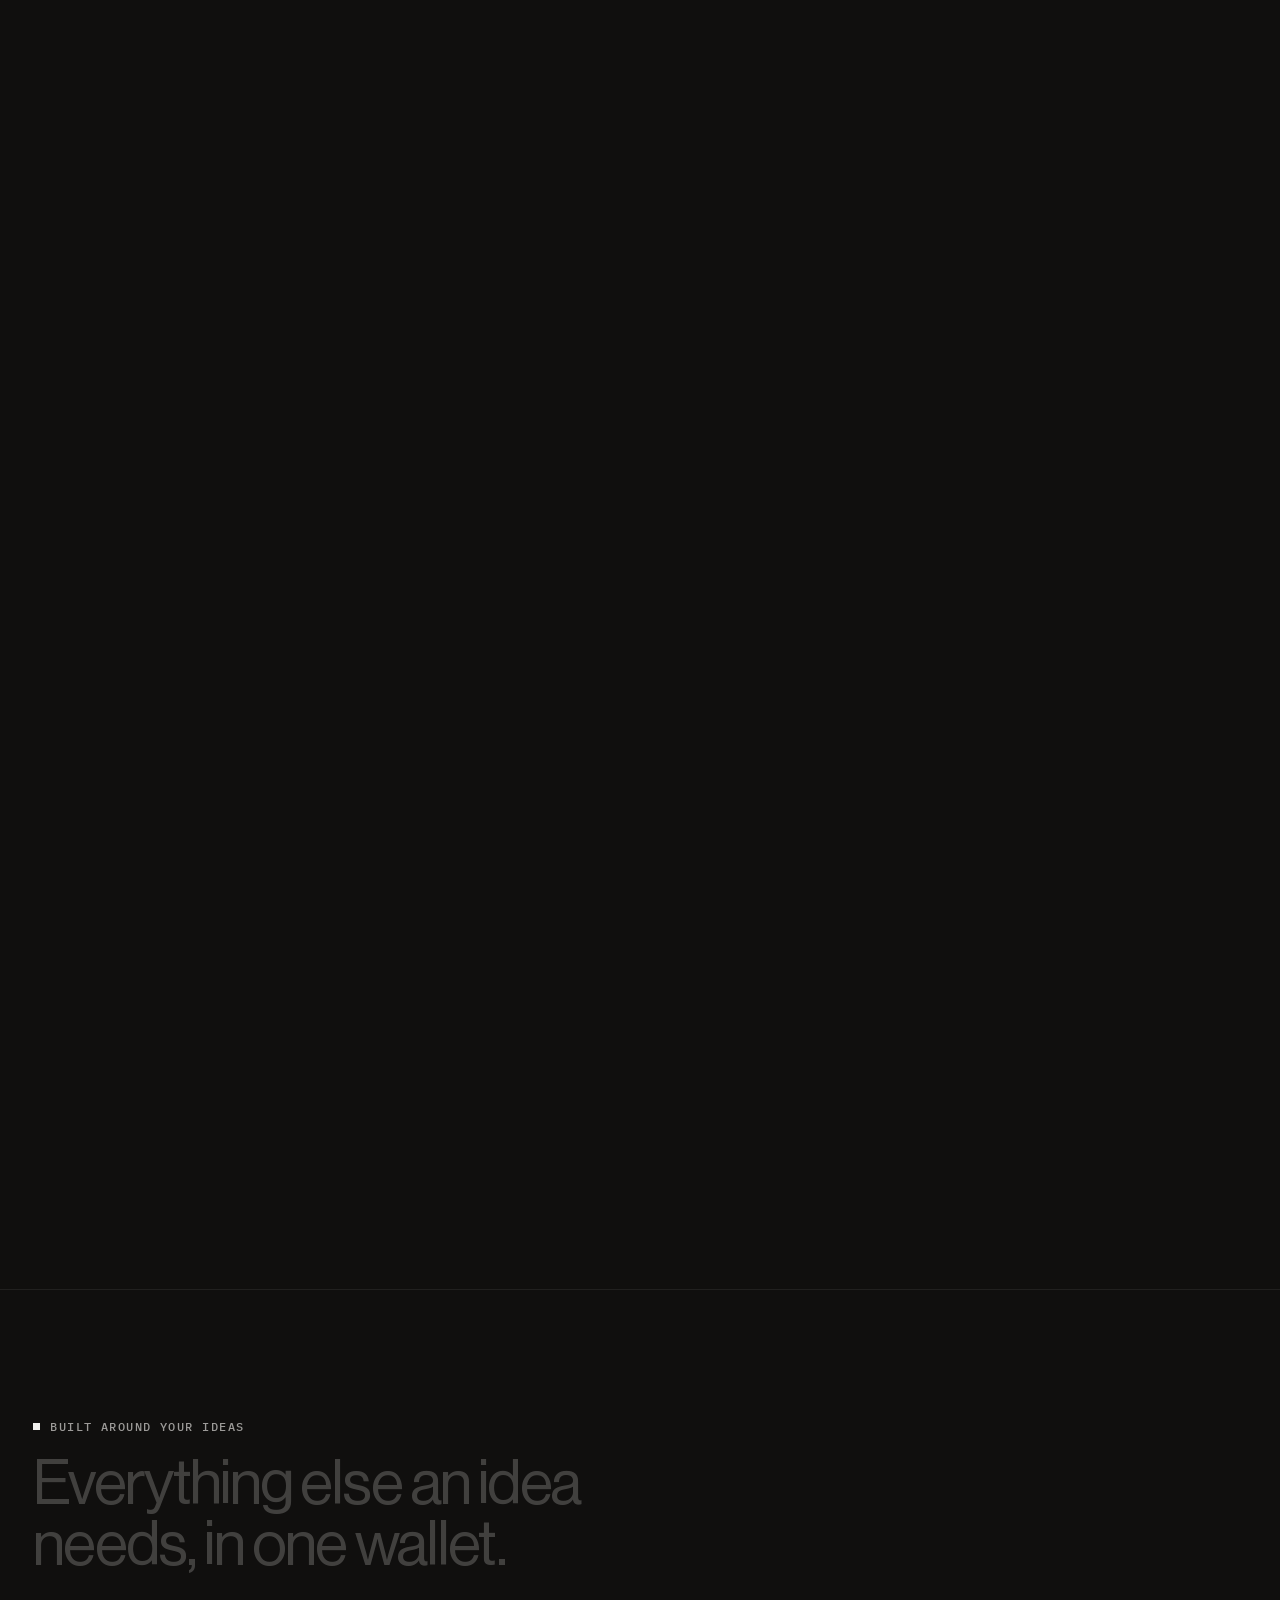
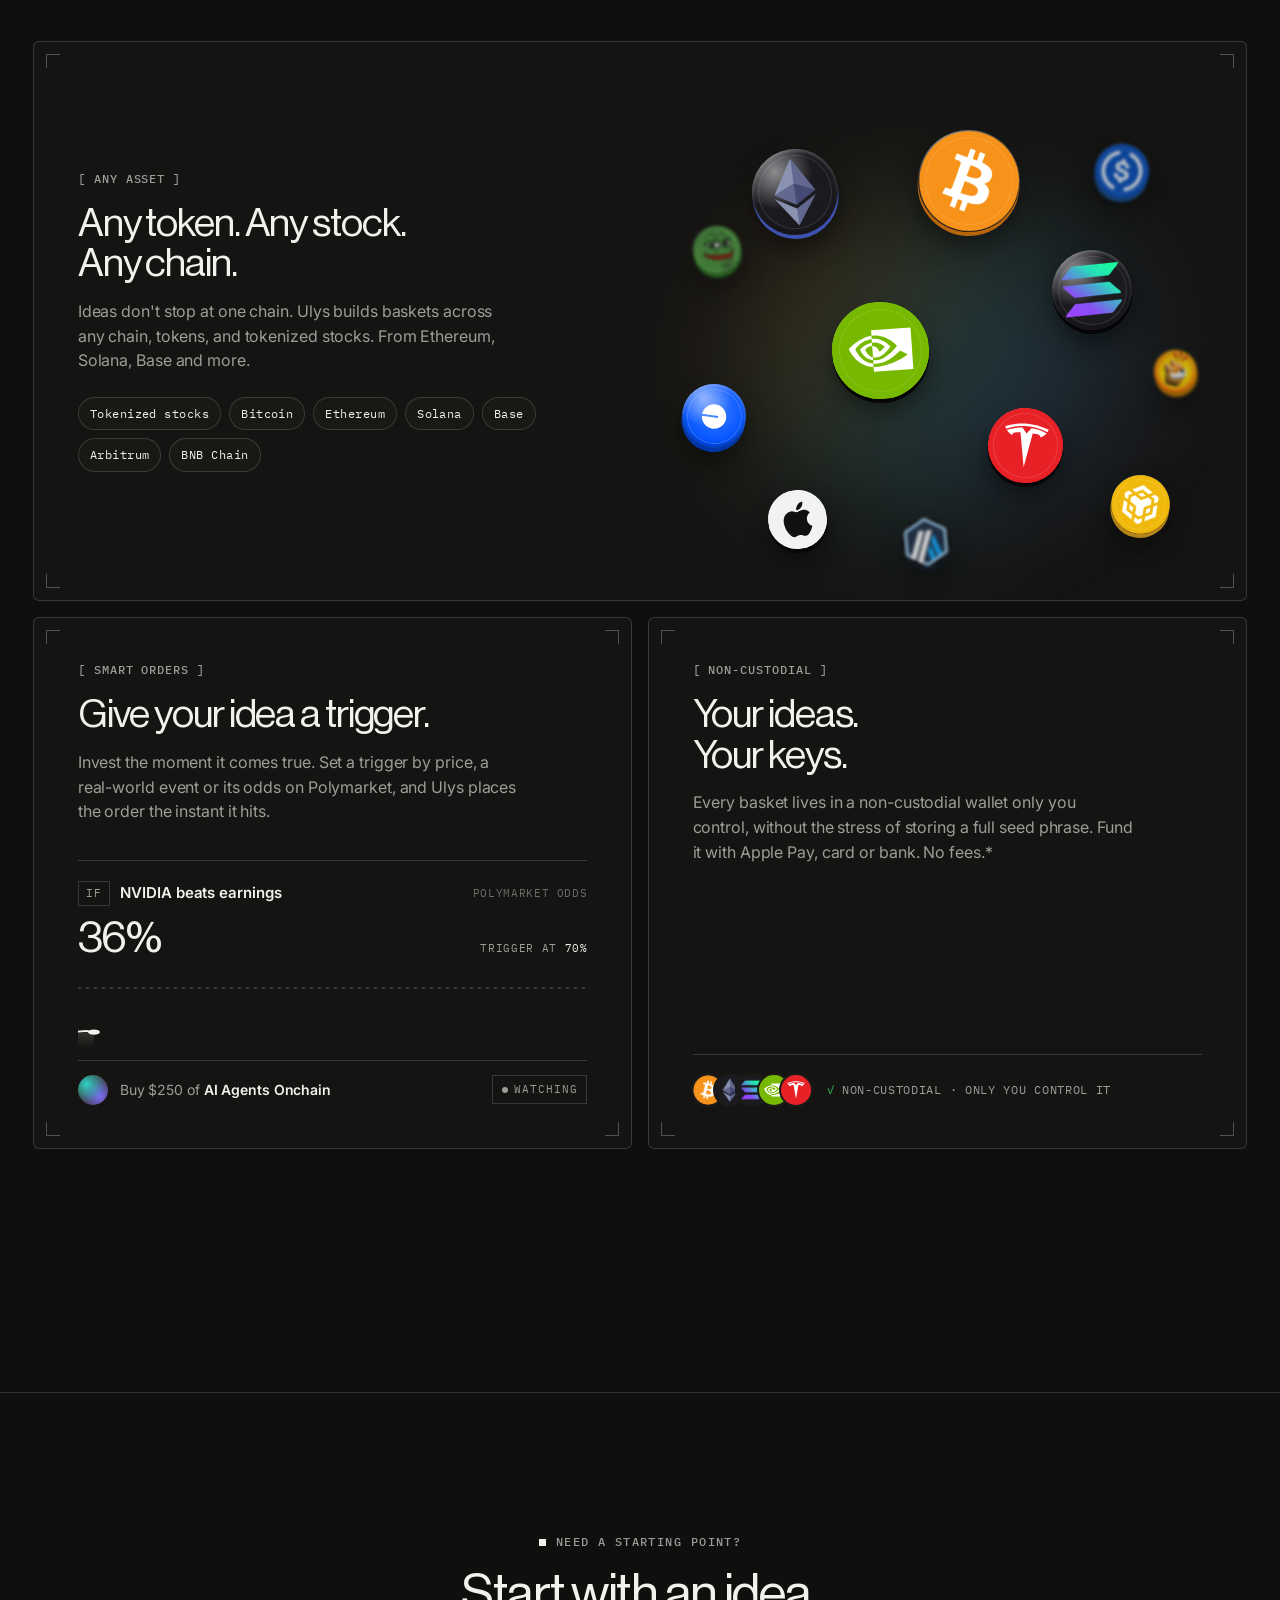
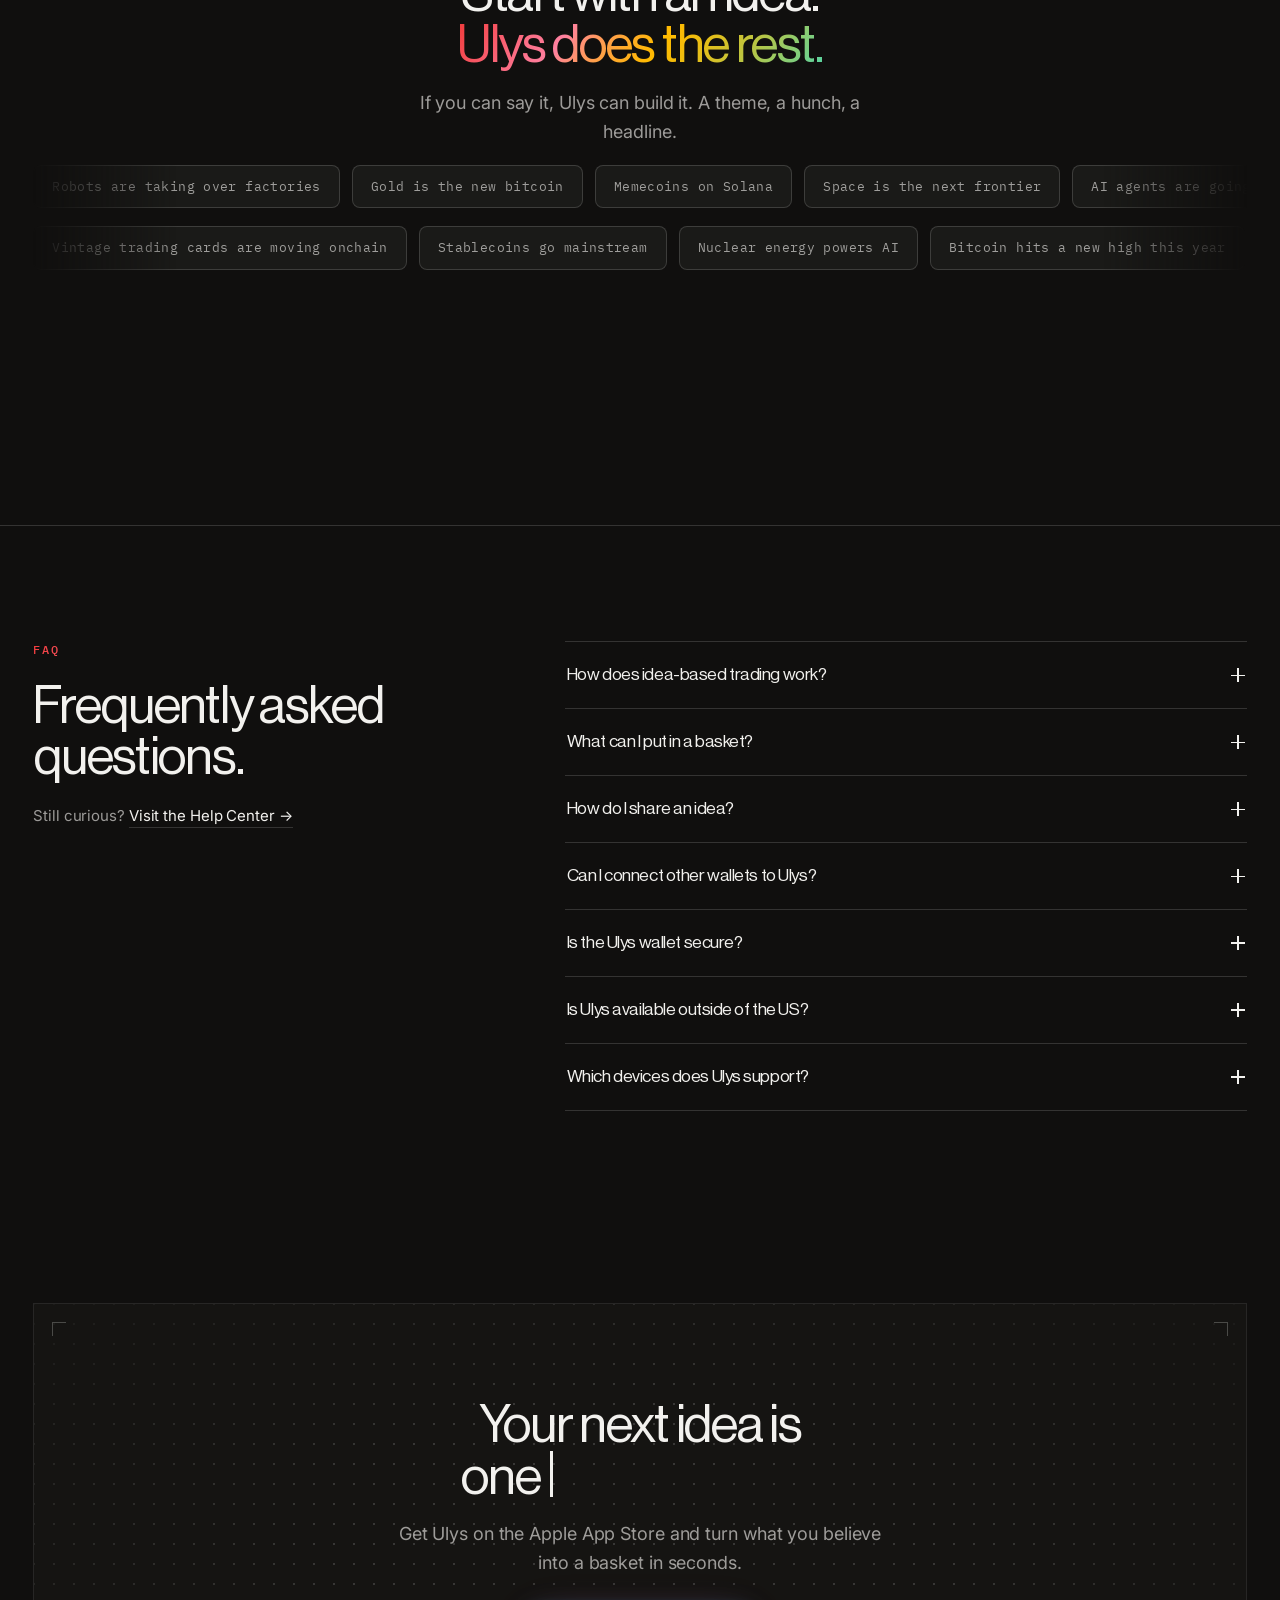
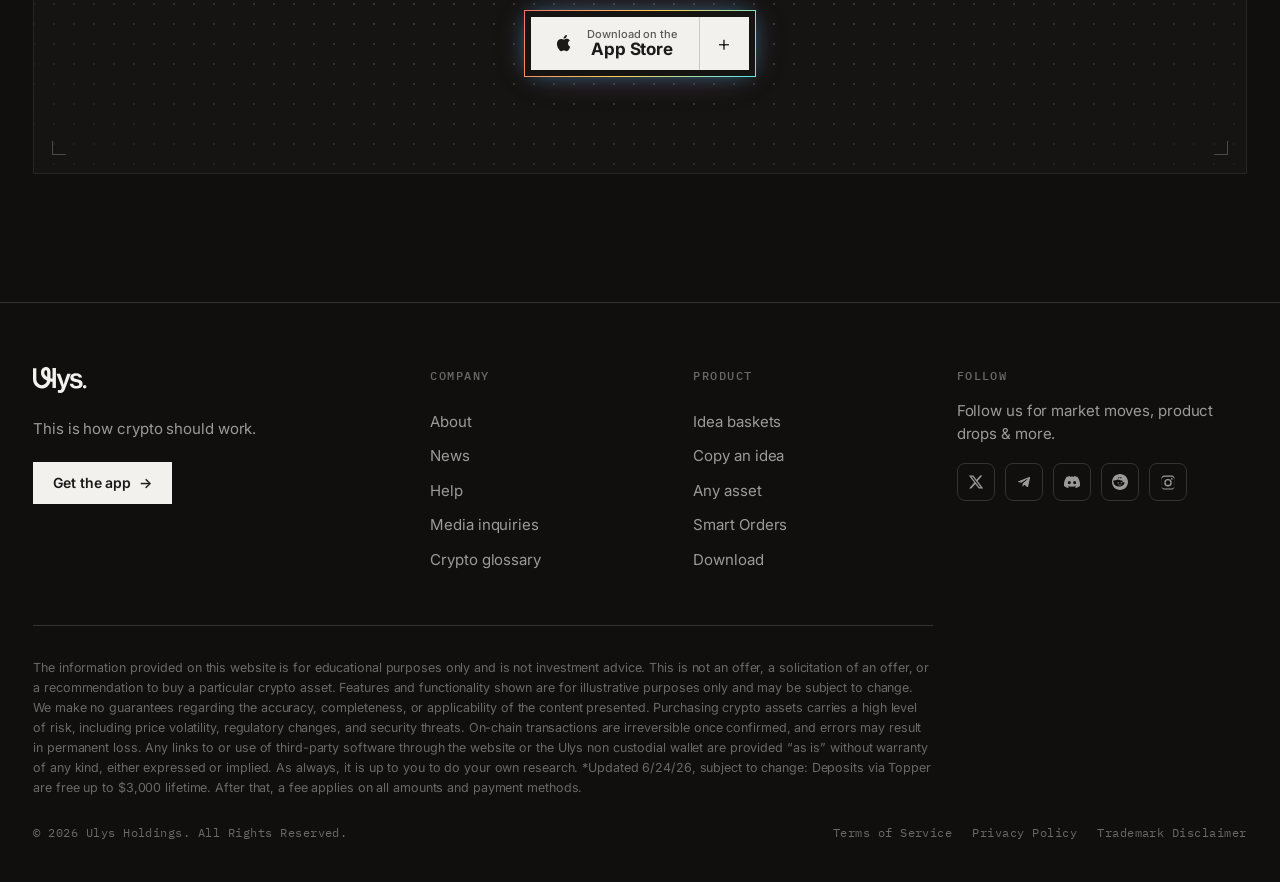
==== commit 2bfd0444: "Hero prompt bar: square edges + corner brackets Co-Authored-By: Claude Opus 5.5 <noreply@anthropic.c" ====
--- a/index.html
+++ b/index.html
@@ -8,7 +8,7 @@
   <link rel="preconnect" href="https://fonts.googleapis.com" />
   <link rel="preconnect" href="https://fonts.gstatic.com" crossorigin />
   <link href="https://fonts.googleapis.com/css2?family=Archivo:wght@400;500;600;700;800;900&family=IBM+Plex+Mono:wght@400;500;600&family=Inter:wght@300;400;500;600;700&display=swap" rel="stylesheet" />
-  <link rel="stylesheet" href="styles.css?v=88" />
+  <link rel="stylesheet" href="styles.css?v=89" />
   <script>(function(){try{if(localStorage.getItem('ulys-theme')!=='light')document.documentElement.setAttribute('data-theme','dark');}catch(e){}})();</script>
 </head>
 <body class="home">
@@ -63,6 +63,7 @@
         <div class="hero-demo reveal">
           <div class="command" id="command">
             <div class="command-input">
+              <span class="brk" aria-hidden="true"><i></i><i></i><i></i><i></i></span>
               <div class="command-glow" aria-hidden="true"></div>
               <div class="command-bar">
                 <div class="command-text">
--- a/styles.css
+++ b/styles.css
@@ -1259,3 +1259,8 @@
 :is(.bk-bar, .s-bar, .n-bar) > span:nth-child(4) { background: var(--w4) !important; }
 .basket-card.is-skeleton .bk-bar > span { background: rgba(255,255,255,.08) !important; }
 .basket-card.is-thinking .bk-bar > span { background: linear-gradient(90deg, rgba(255,255,255,.06) 0%, rgba(255,255,255,.16) 50%, rgba(255,255,255,.06) 100%) !important; background-size: 200% 100% !important; }
+
+/* hero prompt bar: square edges + corner brackets just outside it */
+.command-input, .command-glow, .command-bar { border-radius: 0; }
+.command-input .brk { inset: -12px; z-index: 2; }
+.command-input .brk i { width: 12px; height: 12px; border-color: var(--faint); opacity: .9; }
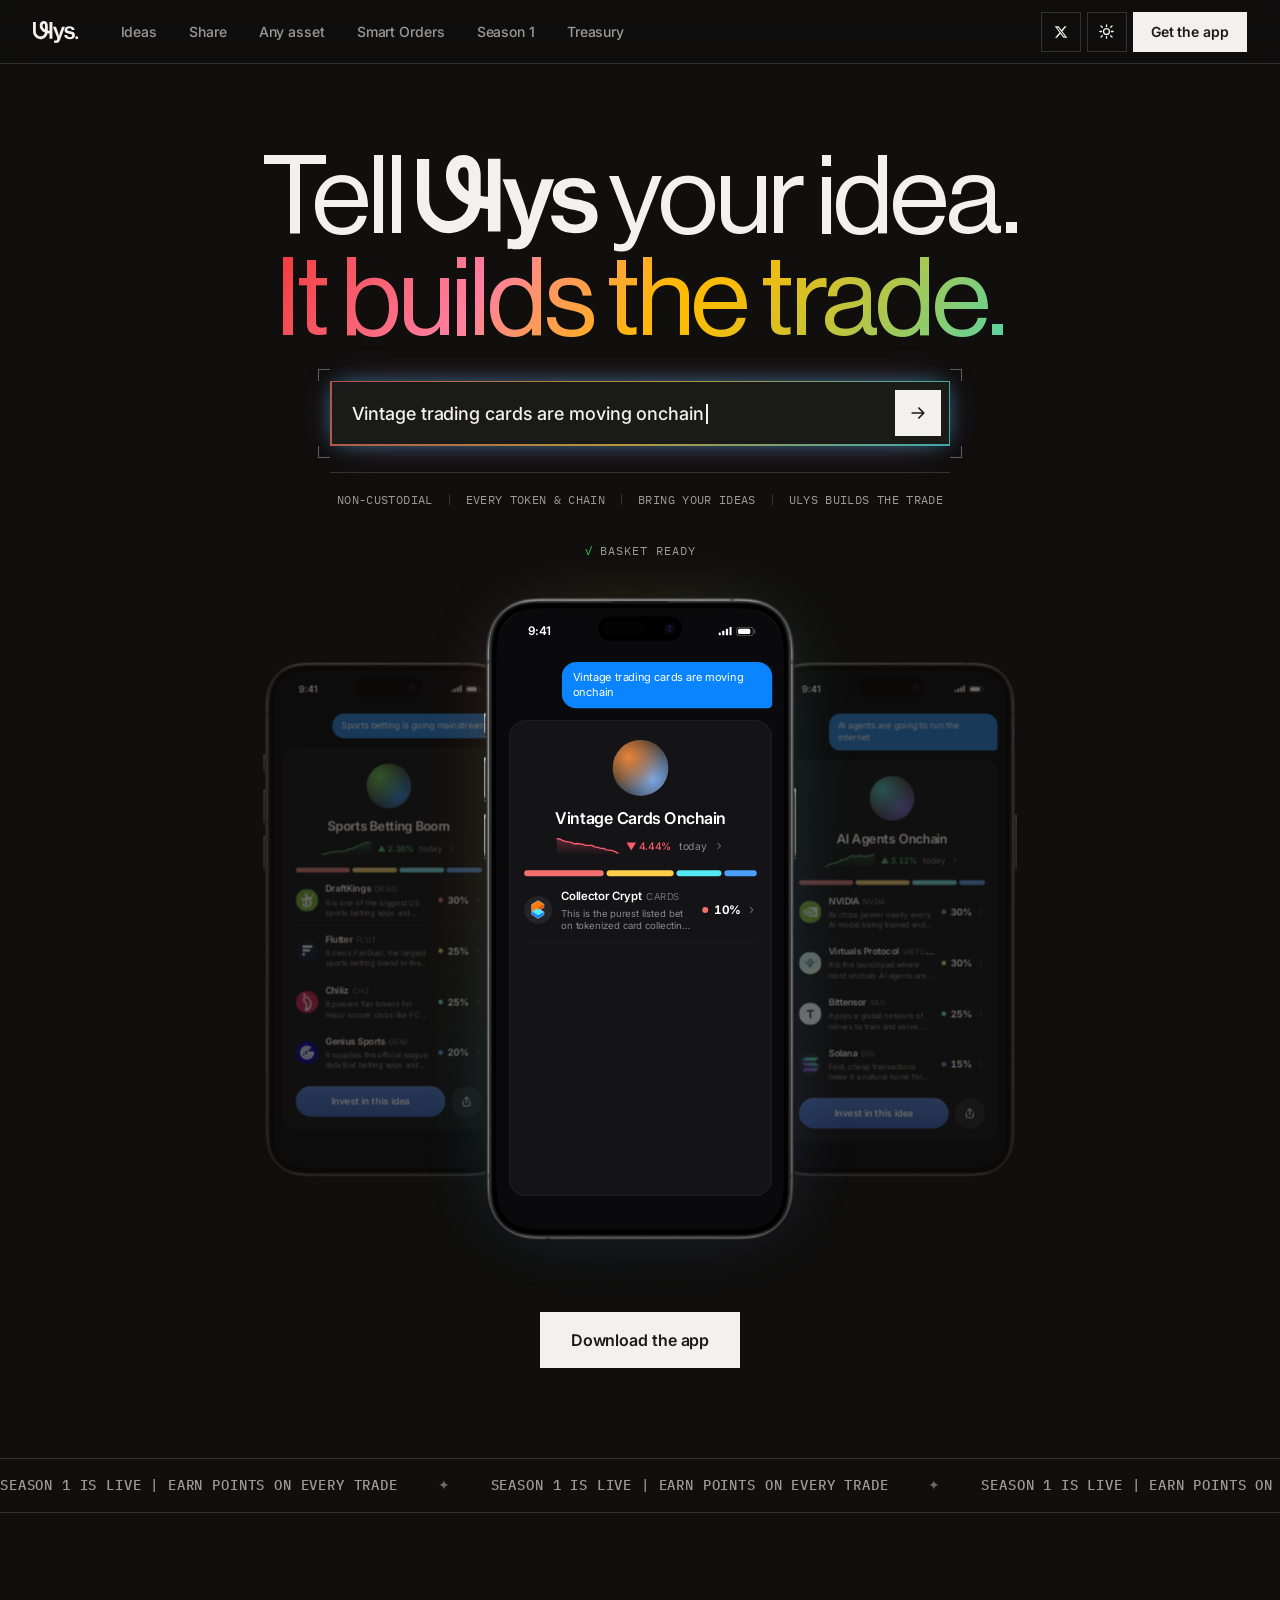
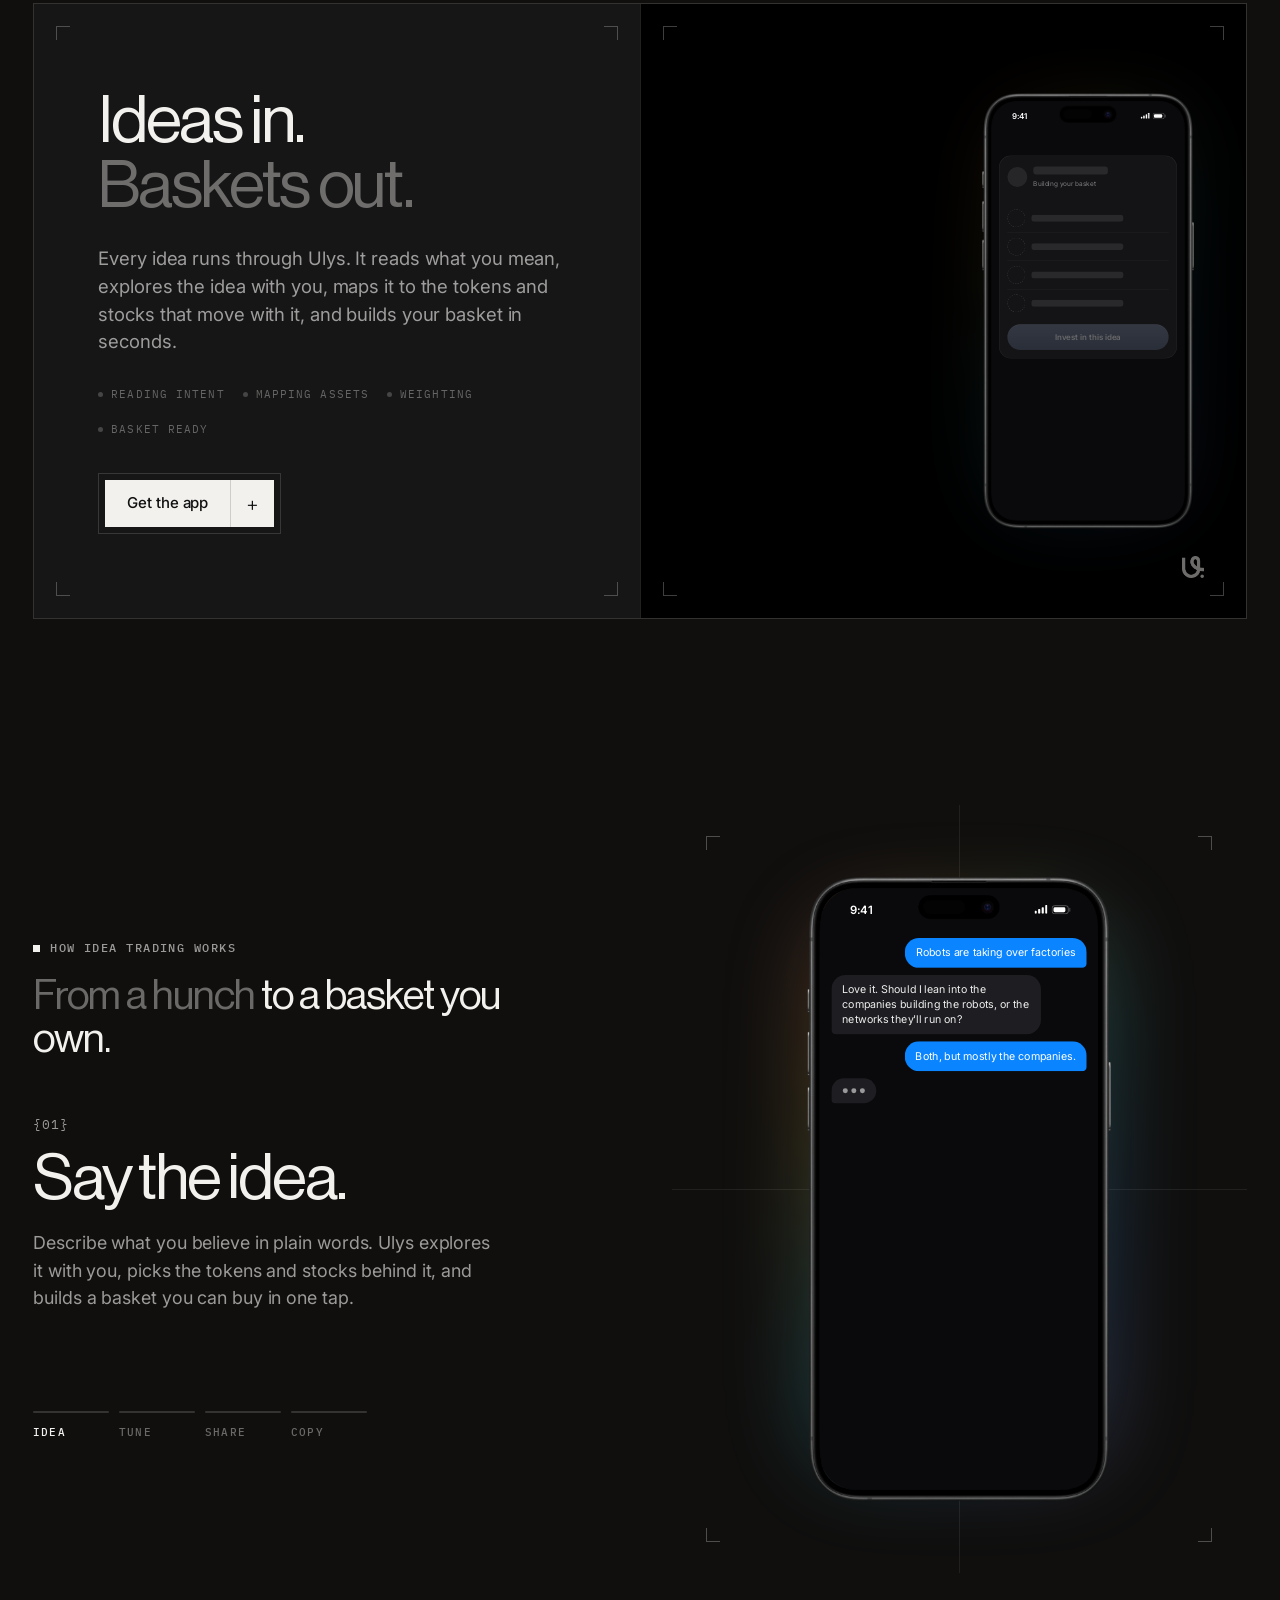
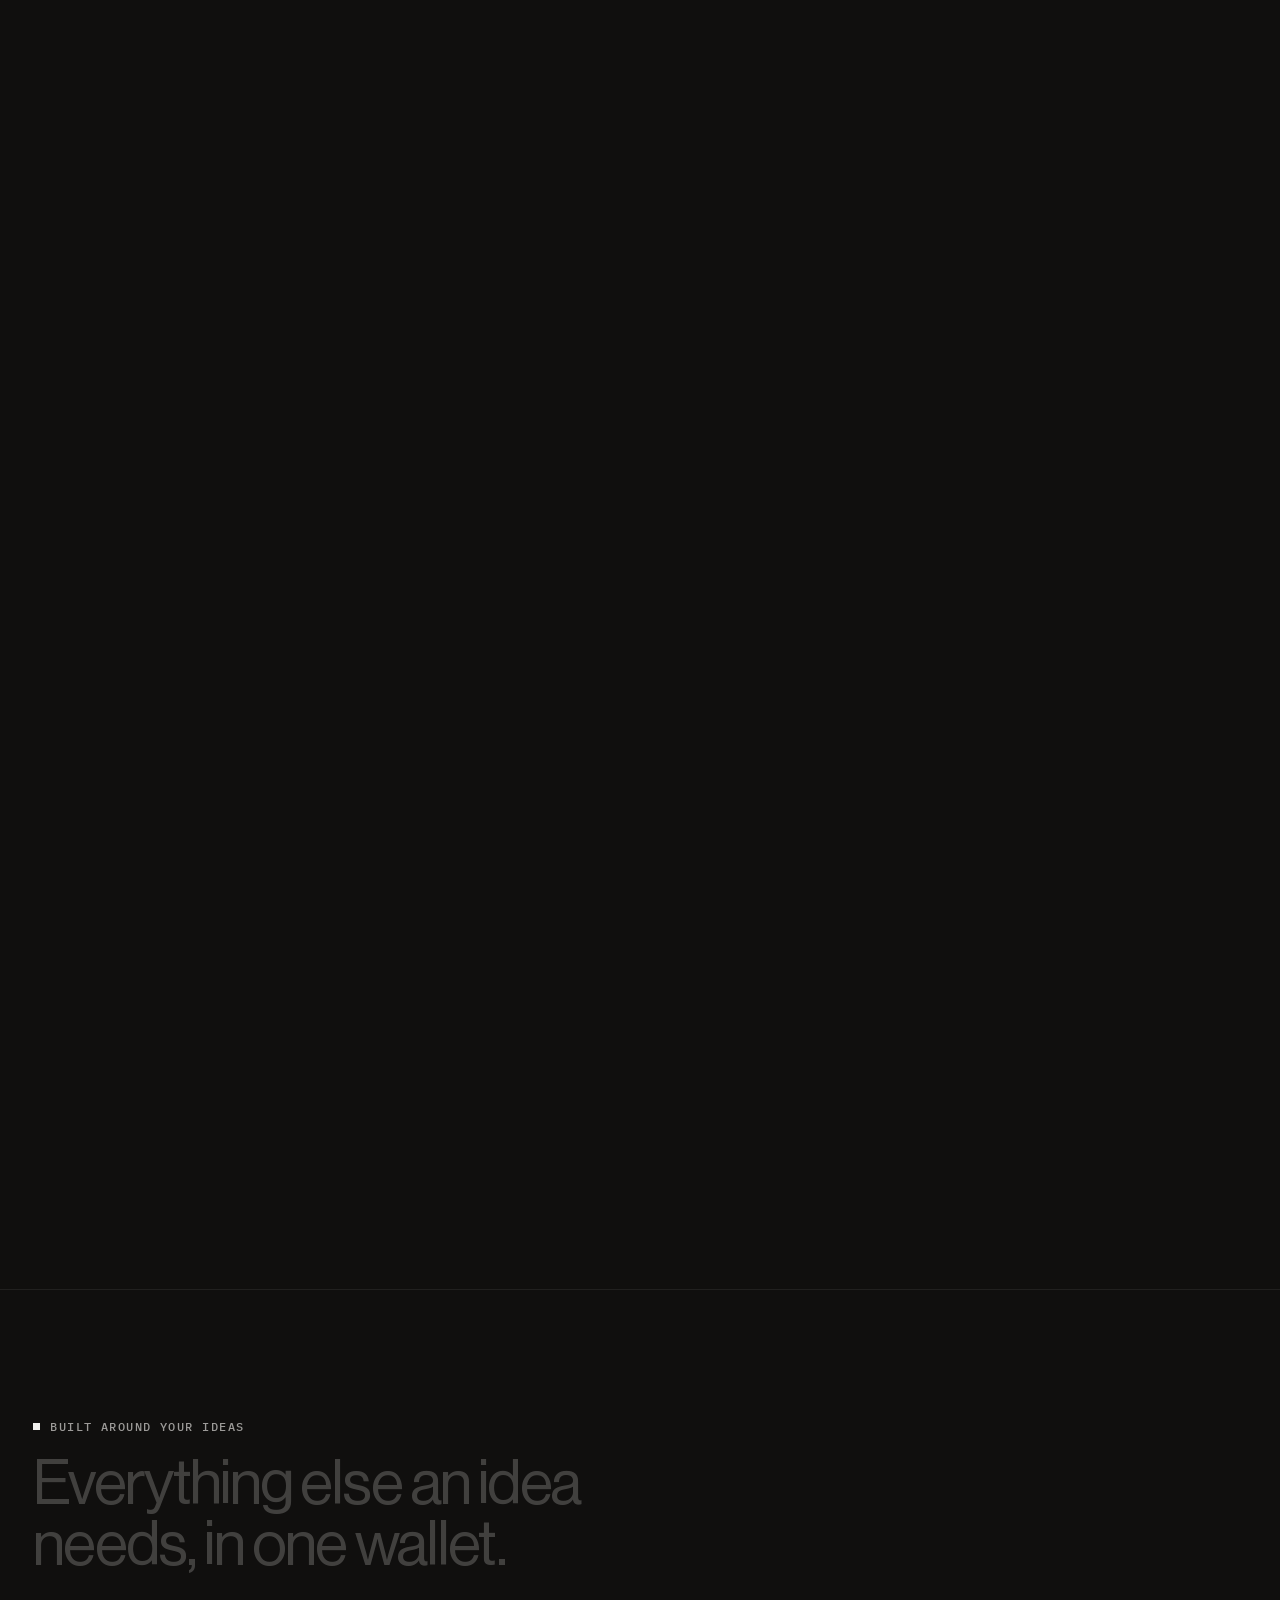
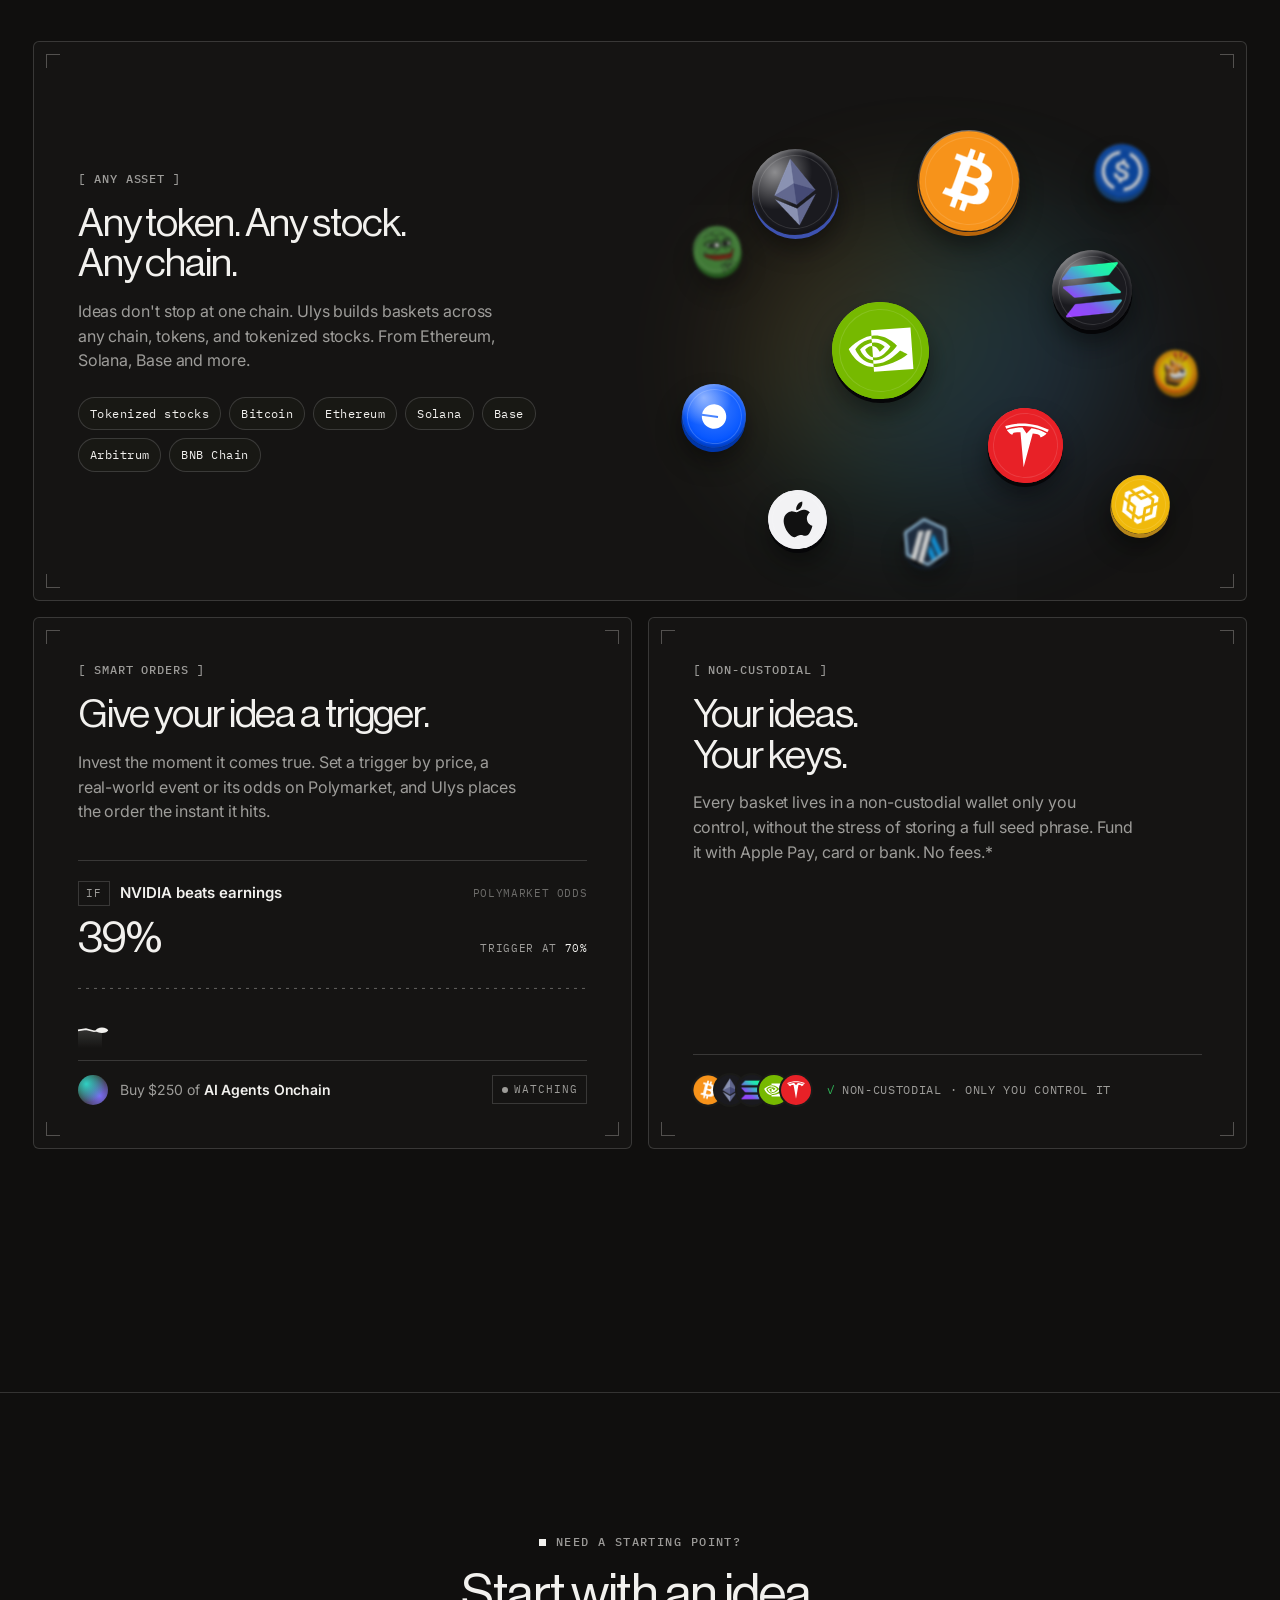
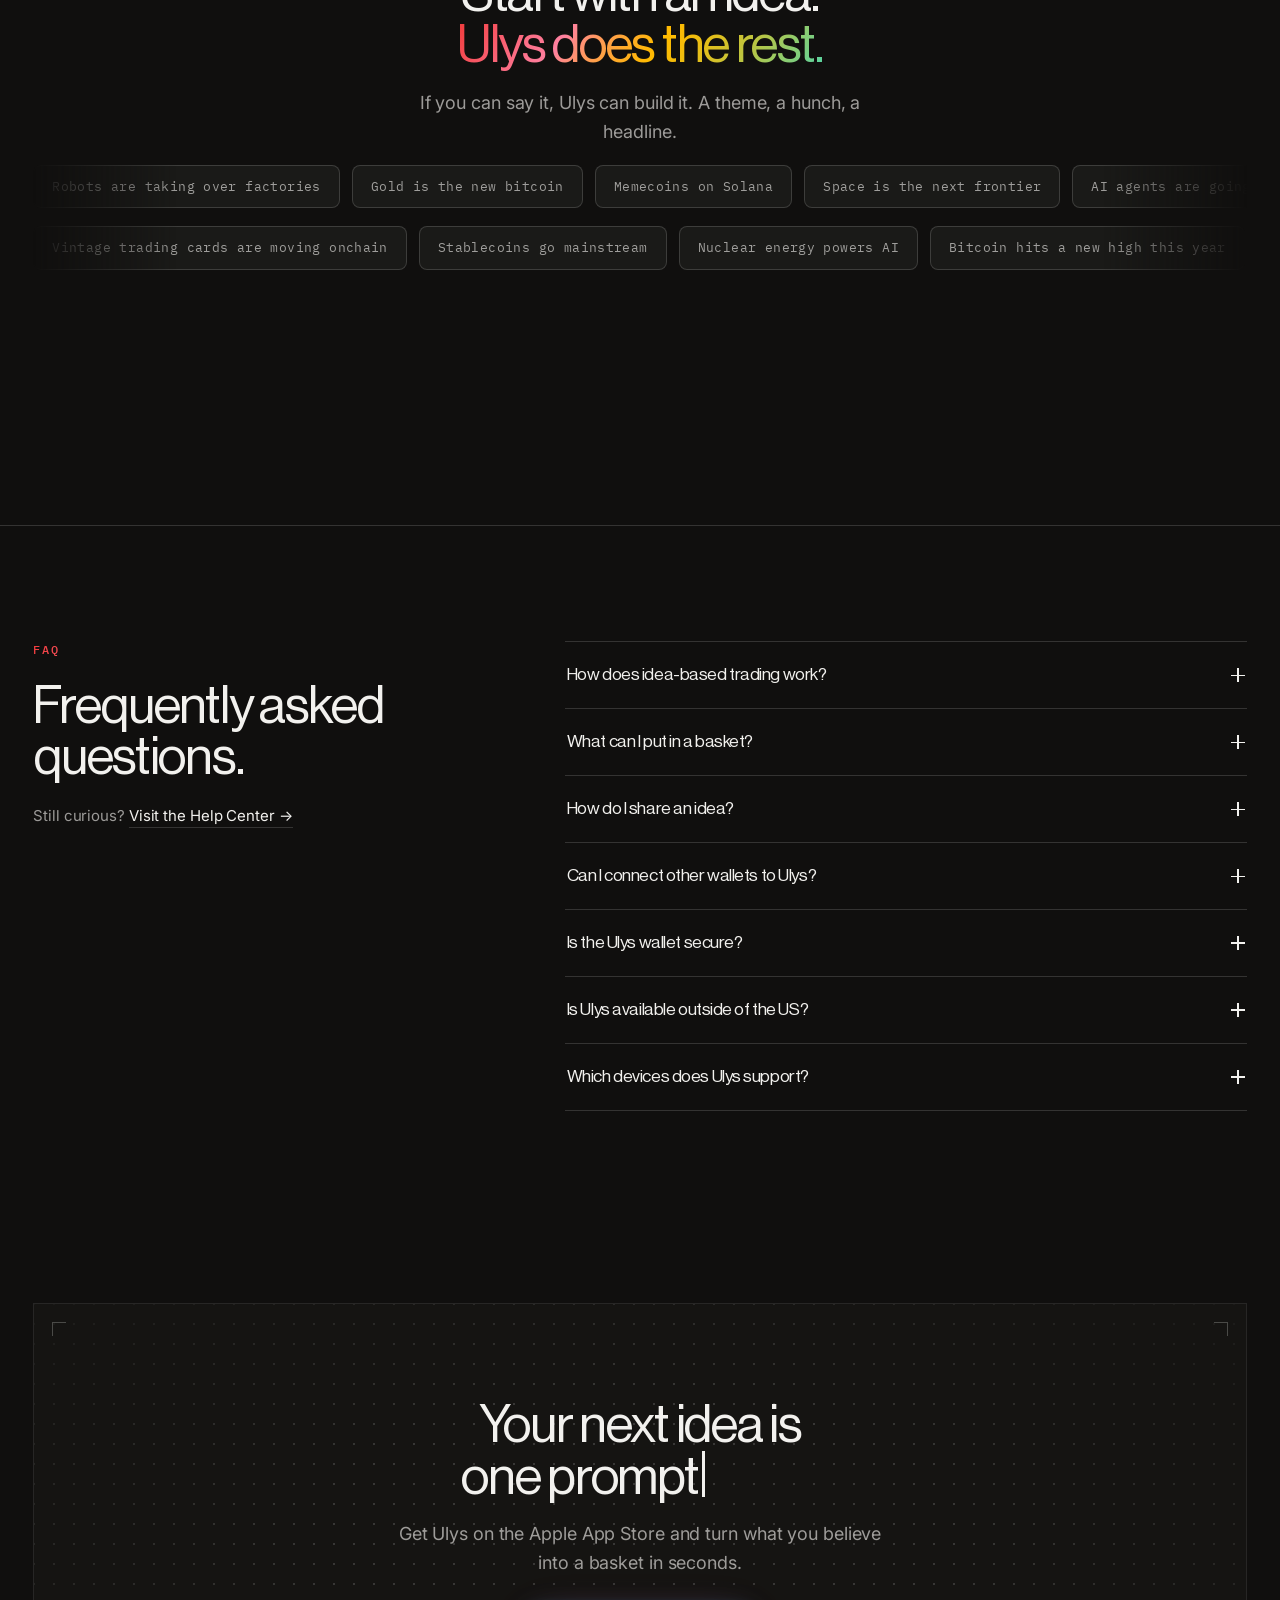
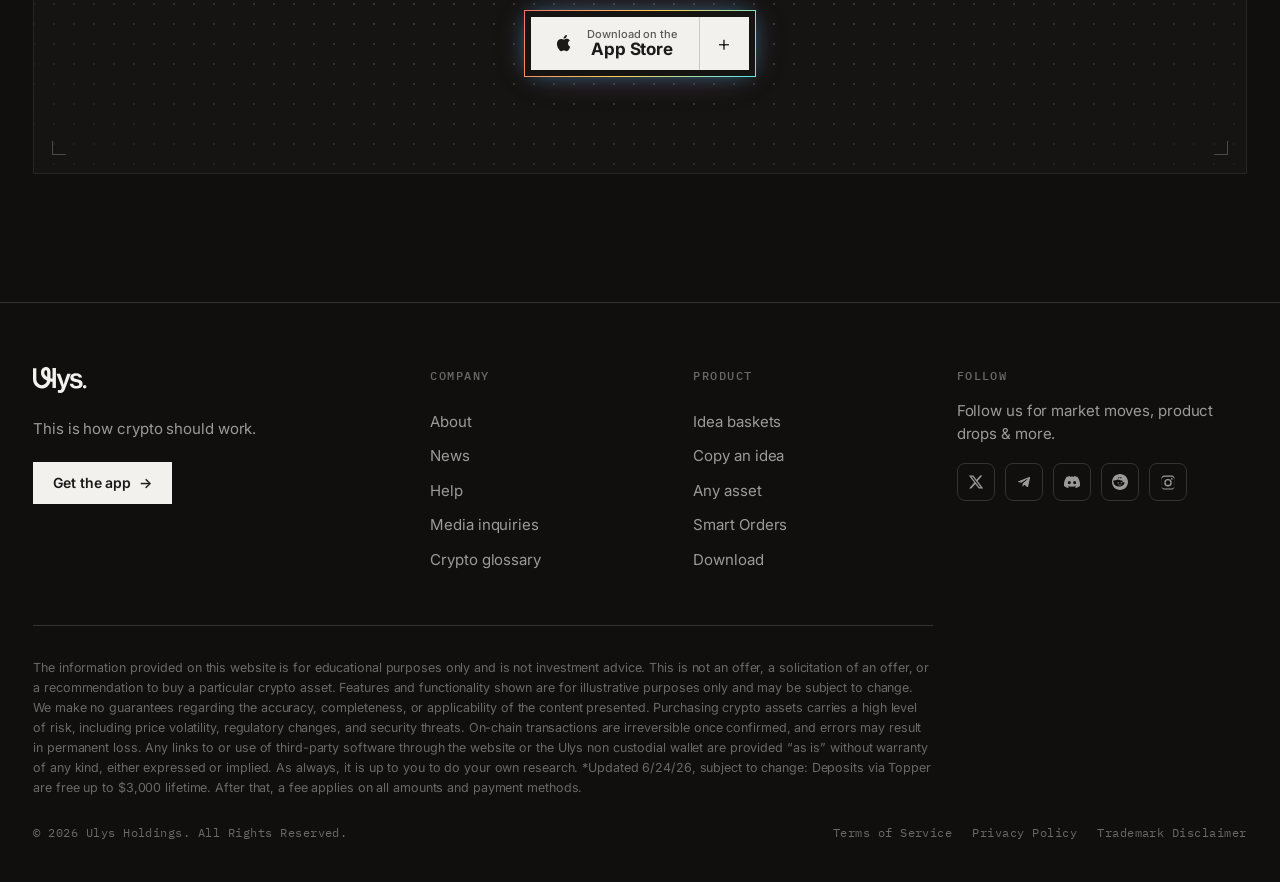
==== commit 1bdc0a92: "Hero headline: Ulys wordmark in place of the word Ulys Co-Authored-By: Claude Opus 5.5 <noreply@anth" ====
--- a/index.html
+++ b/index.html
@@ -8,7 +8,7 @@
   <link rel="preconnect" href="https://fonts.googleapis.com" />
   <link rel="preconnect" href="https://fonts.gstatic.com" crossorigin />
   <link href="https://fonts.googleapis.com/css2?family=Archivo:wght@400;500;600;700;800;900&family=IBM+Plex+Mono:wght@400;500;600&family=Inter:wght@300;400;500;600;700&display=swap" rel="stylesheet" />
-  <link rel="stylesheet" href="styles.css?v=89" />
+  <link rel="stylesheet" href="styles.css?v=90" />
   <script>(function(){try{if(localStorage.getItem('ulys-theme')!=='light')document.documentElement.setAttribute('data-theme','dark');}catch(e){}})();</script>
 </head>
 <body class="home">
@@ -57,7 +57,7 @@
       <div class="hero-inner">
         <svg viewBox="0 0 383 186" class="hero-wordmark reveal" role="img" aria-label="Ulys"><path d="M369.886 129.09c-6.741 0-12.206 5.465-12.206 12.207 0 6.74 5.465 12.205 12.206 12.205 6.742 0 12.207-5.465 12.207-12.205 0-6.742-5.465-12.207-12.207-12.207ZM101.324 39.816l-.02.255v31.035c-3.896-2.274-5.979-4.078-6.327-4.39-11.082-11.103-15.453-17.878-13.845-30.84l.032-.151.02-.343c.057-.494.516-3.942 2.295-7.034 1.834-3.19 4.148-4.49 7.988-4.49 3.616 0 5.132 1.103 6.048 2.063 3.198 3.353 3.945 10.772 3.809 13.895Zm38.125 42.31c-5.286-.45-10.05-1.201-14.288-2.12V40.801c.144-3.383.271-20.028-10.244-31.199-5.913-6.281-14.022-9.601-23.45-9.601C78.605 0 68.205 6.24 62.18 17.569c-3.701 6.961-4.57 13.648-4.752 15.59-2.958 24.487 8.662 38.41 20.823 50.571l.092.092c.655.639 6.733 6.408 18.693 11.919 1.274.587 2.564 1.15 3.872 1.688-1.265 9.255-5.577 16.945-12.861 22.917-8.577 7.034-18.78 9.539-25.467 9.539-9.342 0-17.182-3.432-25.421-11.129-12.275-11.467-13.303-24.823-13.303-36.443V8.046H0v74.267c0 16.998 2.48 36.693 20.873 53.876 12.643 11.812 26.286 17.553 41.708 17.553 14.003 0 29.178-5.588 40.594-14.948 10.918-8.952 18.061-20.98 20.766-34.668 4.995.922 10.171 1.564 15.508 1.936v44.416h24.59V7.552h-24.59v74.574ZM245.085 47.893l-16.328 47.643c-4.226 12.487-8.837 31.889-8.837 31.889h-.384s-4.227-19.21-8.645-31.889l-16.906-47.643h-25.934l35.348 89.138c2.113 5.57 1.152 15.176 1.152 17.097-2.112 8.26-6.724 11.335-14.984 11.335-2.496 0-9.222-.386-10.182-.962h-1.345v19.788c1.729.576 14.793 1.152 17.867 1.152 16.713 0 25.549-6.532 34.002-29.2l39.766-108.348h-24.59ZM316.301 87.66c-15.562-2.882-26.127-4.611-26.127-13.64 0-7.109 5.956-12.295 17.291-12.295 12.101 0 18.633 4.802 20.362 13.64h23.246c-2.499-17.867-16.138-30.162-43.416-30.162-24.014 0-40.535 11.143-40.535 30.546 0 23.245 18.251 27.662 37.46 31.506 16.137 3.072 26.512 4.993 26.512 15.176 0 8.26-6.34 14.023-19.788 14.023-13.063 0-22.476-5.187-24.397-17.482h-23.436c1.536 20.747 18.441 34.771 47.641 34.771 25.359 0 43.8-11.333 43.8-32.851 0-24.971-19.211-29.582-38.613-33.233Z"></path></svg>
 
-        <h1 class="hero-tagline reveal">Tell Ulys your idea.<br /><span class="grad">It builds the trade.</span></h1>
+        <h1 class="hero-tagline reveal" aria-label="Tell Ulys your idea. It builds the trade.">Tell <span class="h-logo" aria-hidden="true"><svg viewBox="0 0 350 186"><path d="M101.324 39.816l-.02.255v31.035c-3.896-2.274-5.979-4.078-6.327-4.39-11.082-11.103-15.453-17.878-13.845-30.84l.032-.151.02-.343c.057-.494.516-3.942 2.295-7.034 1.834-3.19 4.148-4.49 7.988-4.49 3.616 0 5.132 1.103 6.048 2.063 3.198 3.353 3.945 10.772 3.809 13.895Zm38.125 42.31c-5.286-.45-10.05-1.201-14.288-2.12V40.801c.144-3.383.271-20.028-10.244-31.199-5.913-6.281-14.022-9.601-23.45-9.601C78.605 0 68.205 6.24 62.18 17.569c-3.701 6.961-4.57 13.648-4.752 15.59-2.958 24.487 8.662 38.41 20.823 50.571l.092.092c.655.639 6.733 6.408 18.693 11.919 1.274.587 2.564 1.15 3.872 1.688-1.265 9.255-5.577 16.945-12.861 22.917-8.577 7.034-18.78 9.539-25.467 9.539-9.342 0-17.182-3.432-25.421-11.129-12.275-11.467-13.303-24.823-13.303-36.443V8.046H0v74.267c0 16.998 2.48 36.693 20.873 53.876 12.643 11.812 26.286 17.553 41.708 17.553 14.003 0 29.178-5.588 40.594-14.948 10.918-8.952 18.061-20.98 20.766-34.668 4.995.922 10.171 1.564 15.508 1.936v44.416h24.59V7.552h-24.59v74.574ZM245.085 47.893l-16.328 47.643c-4.226 12.487-8.837 31.889-8.837 31.889h-.384s-4.227-19.21-8.645-31.889l-16.906-47.643h-25.934l35.348 89.138c2.113 5.57 1.152 15.176 1.152 17.097-2.112 8.26-6.724 11.335-14.984 11.335-2.496 0-9.222-.386-10.182-.962h-1.345v19.788c1.729.576 14.793 1.152 17.867 1.152 16.713 0 25.549-6.532 34.002-29.2l39.766-108.348h-24.59ZM316.301 87.66c-15.562-2.882-26.127-4.611-26.127-13.64 0-7.109 5.956-12.295 17.291-12.295 12.101 0 18.633 4.802 20.362 13.64h23.246c-2.499-17.867-16.138-30.162-43.416-30.162-24.014 0-40.535 11.143-40.535 30.546 0 23.245 18.251 27.662 37.46 31.506 16.137 3.072 26.512 4.993 26.512 15.176 0 8.26-6.34 14.023-19.788 14.023-13.063 0-22.476-5.187-24.397-17.482h-23.436c1.536 20.747 18.441 34.771 47.641 34.771 25.359 0 43.8-11.333 43.8-32.851 0-24.971-19.211-29.582-38.613-33.233Z"/></svg></span> your idea.<br /><span class="grad">It builds the trade.</span></h1>
 
         <!-- The centerpiece: type an idea, Ulys builds a basket for it -->
         <div class="hero-demo reveal">
--- a/styles.css
+++ b/styles.css
@@ -1264,3 +1264,7 @@
 .command-input, .command-glow, .command-bar { border-radius: 0; }
 .command-input .brk { inset: -12px; z-index: 2; }
 .command-input .brk i { width: 12px; height: 12px; border-color: var(--faint); opacity: .9; }
+
+/* hero headline: the Ulys wordmark in place of the word "Ulys" (letters match the cap height, sit on the baseline) */
+.h-logo { display: inline-block; }
+.h-logo svg { height: .87em; width: auto; vertical-align: -.15em; fill: currentColor; overflow: visible; }
